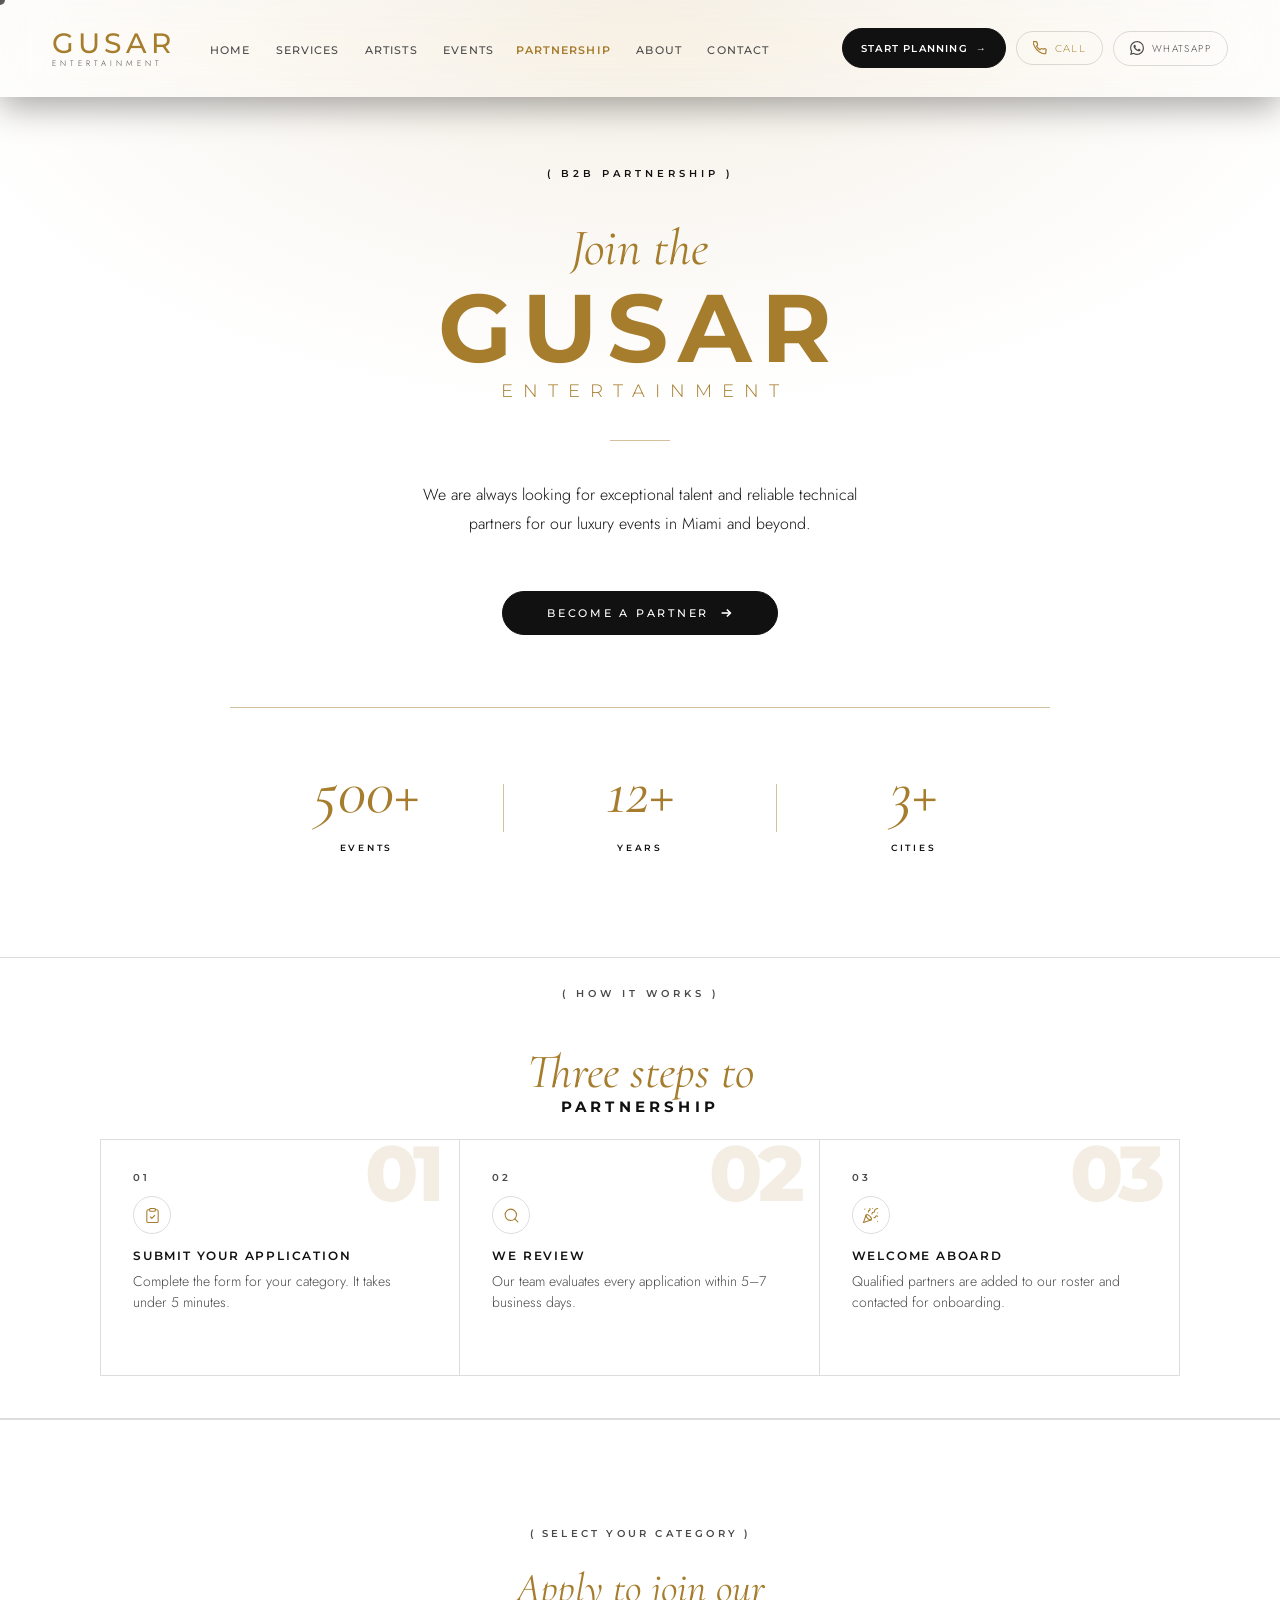
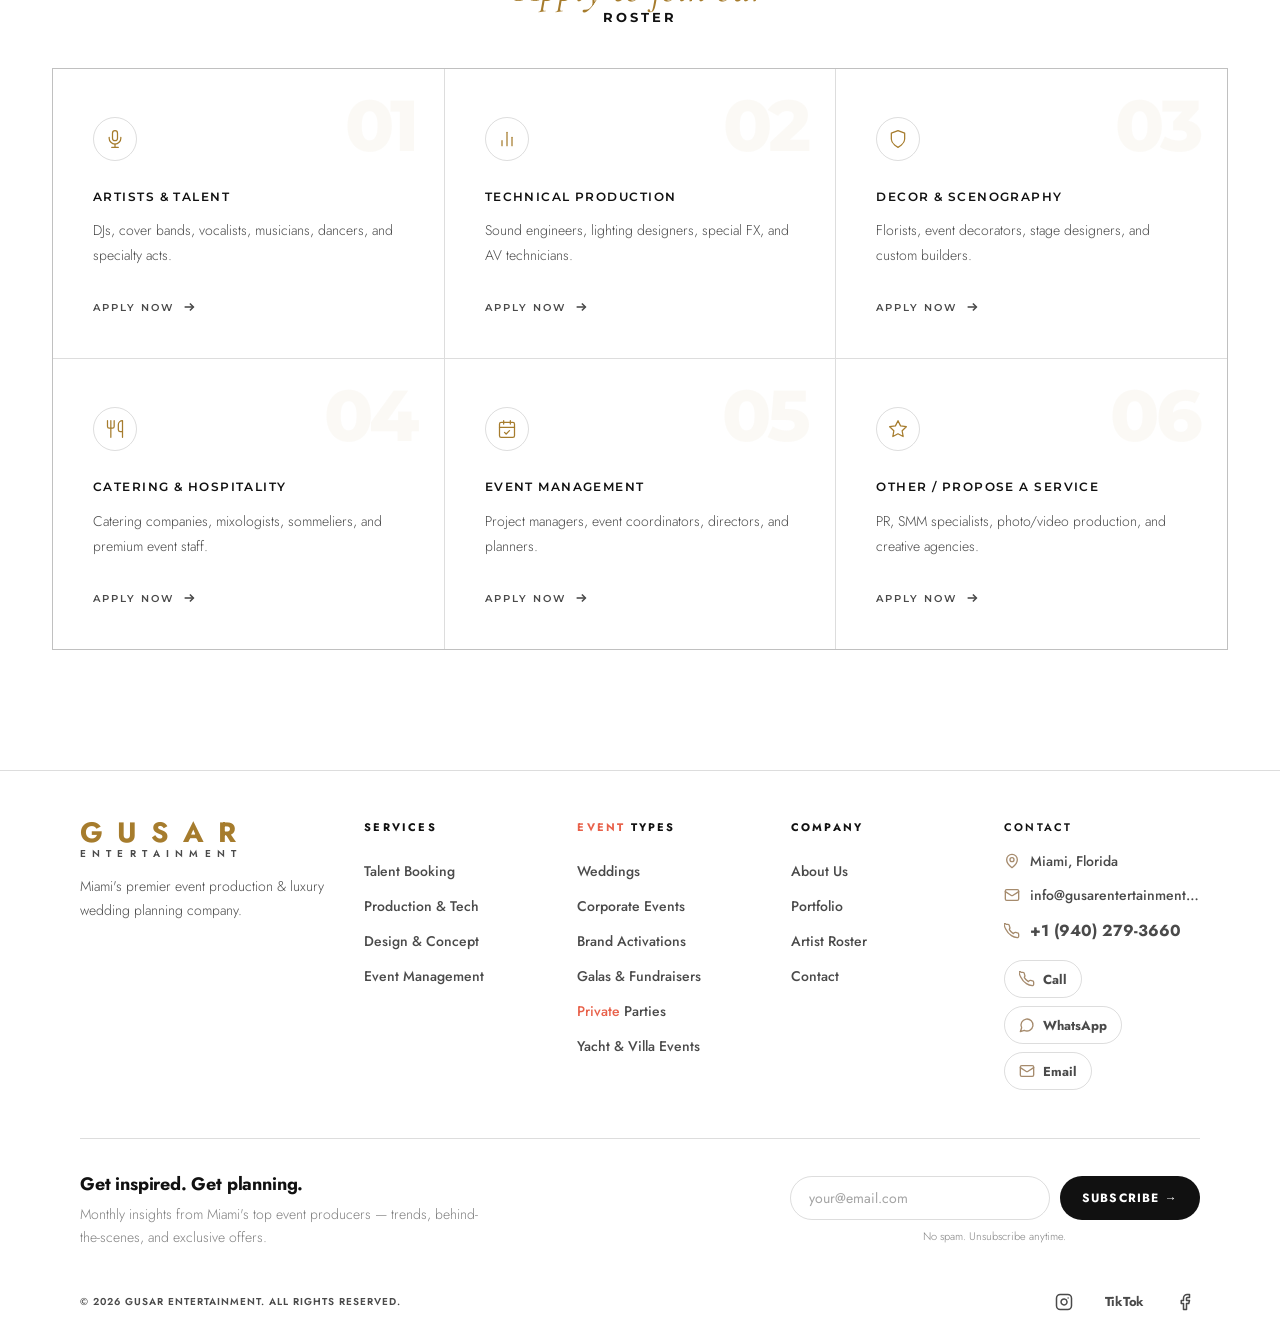
==== partnership.html @ 5da93780 "3" ====
<!DOCTYPE html>
<html lang="en">
<head>
  <meta charset="UTF-8">
  <meta name="viewport" content="width=device-width, initial-scale=1.0, minimum-scale=1.0, maximum-scale=1.0, user-scalable=no, viewport-fit=cover">
  <meta name="theme-color" content="transparent">
  <meta name="apple-mobile-web-app-capable" content="yes">
  <meta name="apple-mobile-web-app-status-bar-style" content="black-translucent">
  <meta name="color-scheme" content="light">
  <title>Partnership - GUSAR Entertainment</title>
  <link rel="preconnect" href="https://fonts.googleapis.com">
  <link rel="preconnect" href="https://fonts.gstatic.com" crossorigin>
  <link href="https://fonts.googleapis.com/css2?family=Cormorant+Garamond:ital,wght@0,400;0,500;1,400;1,500&family=Montserrat:wght@300;400;500;600;700&family=Jost:wght@300;400;500&display=swap" rel="stylesheet">
  <link rel="stylesheet" href="css/style.css?v=partnership-hiw-light">
  <style>
    /* ═══════════════════════════════════════════
       LUXURY LIGHT MINIMALISM — PARTNERSHIP
       ═══════════════════════════════════════════ */
    .partnership-page {
      --pp-bg:       #FFFFFF;
      --pp-bg2:      #FFFFFF;
      --pp-bg3:      #F8F6F1;
      --pp-bg4:      #FFFFFF;
      --pp-light-bg: #FFFFFF;
      --pp-light-card: #F8F6F1;
      --pp-light-text: #111111;
      --pp-light-muted: #4A4A4A;
      --pp-card-bg:  #FFFFFF;
      --pp-card-bg2: #F8F6F1;
      --pp-text:     #111111;
      --pp-text2:    #4A4A4A;
      --pp-accent:   #A67C2D;
      --pp-accent-l: #C29A4A;
      --pp-gold:     #A67C2D;
      --pp-border:   rgba(17, 17, 17, 0.14);
      --pp-border-h: rgba(166, 124, 45, 0.48);
      --pp-button-bg: #111111;
      --pp-button-text: #FFFFFF;
      --pp-ease:     cubic-bezier(0.4, 0, 0.2, 1);
      background: var(--pp-bg);
      color: var(--pp-text);
    }

    /* Base font */
    .partnership-page,
    .partnership-page * {
      font-family: 'Jost', 'Inter', sans-serif !important;
    }
    .partnership-page #cursor {
      background: var(--pp-button-bg) !important;
    }

    /* ── SCROLL ANIMATIONS ── */
    .fade-up {
      opacity: 0;
      transform: translateY(20px);
      transition: opacity 0.7s var(--pp-ease), transform 0.7s var(--pp-ease);
    }
    .fade-up.in { opacity: 1; transform: translateY(0); }
    .fade-up.d1 { transition-delay: 0.1s; }
    .fade-up.d2 { transition-delay: 0.2s; }
    .fade-up.d3 { transition-delay: 0.3s; }
    .fade-up.d4 { transition-delay: 0.4s; }

    /* ── NAV ── */
    .partnership-page nav,
    .partnership-page nav.scrolled,
    body.partnership-page.page-scrolled nav {
      background: rgba(255, 255, 255, 0.84) !important;
      backdrop-filter: blur(28px) saturate(145%) !important;
      -webkit-backdrop-filter: blur(28px) saturate(145%) !important;
      border-bottom: 1px solid rgba(17, 17, 17, 0.1) !important;
      box-shadow: 0 10px 34px rgba(17, 17, 17, 0.07) !important;
    }
    .partnership-page .nav-logo-top {
      color: var(--pp-accent) !important;
      font-family: 'Montserrat', sans-serif !important;
      letter-spacing: 0.15em !important;
    }
    .partnership-page .nav-logo-sub {
      color: var(--pp-text2) !important;
      letter-spacing: 0.58em !important;
      width: 100% !important;
      text-align: center !important;
    }
    .partnership-page .nav-links a {
      color: var(--pp-text2) !important;
      font-family: 'Montserrat', sans-serif !important;
      letter-spacing: 0.1em !important;
      font-weight: 500 !important;
      font-size: 11px !important;
    }
    .partnership-page .nav-links a:hover { color: var(--pp-accent) !important; }
    .partnership-page .nav-links a[href="partnership.html"] {
      color: var(--pp-accent) !important;
      font-weight: 600 !important;
    }
    .partnership-page .nav-call {
      color: var(--pp-accent) !important;
      border: 1px solid var(--pp-border) !important;
      border-radius: 30px !important;
      animation: none !important;
      background: transparent !important;
      font-family: 'Montserrat', sans-serif !important;
      font-size: 10px !important;
      letter-spacing: 0.12em !important;
    }
    .partnership-page .nav-call:hover {
      background: var(--pp-button-bg) !important;
      border-color: var(--pp-button-bg) !important;
      color: var(--pp-button-text) !important;
    }
    .partnership-page .nav-wa {
      color: var(--pp-text2) !important;
      border: 1px solid var(--pp-border) !important;
      border-radius: 30px !important;
      animation: none !important;
      background: transparent !important;
    }
    .partnership-page .nav-wa:hover {
      border-color: var(--pp-button-bg) !important;
      color: var(--pp-accent-l) !important;
    }
    .partnership-page .nav-burger span { background: var(--pp-text) !important; }

    @media (max-width: 900px) {
      .partnership-page nav,
      .partnership-page nav.scrolled,
      body.partnership-page.page-scrolled nav {
        padding: calc(env(safe-area-inset-top,0px) + 14px) 20px 14px !important;
        justify-content: space-between !important;
      }
      .partnership-page .nav-logo {
        position: static !important;
        transform: none !important;
        align-items: flex-start !important;
        margin-right: auto !important;
      }
      .partnership-page .nav-links-left,
      .partnership-page .nav-links-right { display: none !important; }
      .partnership-page .nav-right { display: flex !important; align-items: center !important; gap: 8px !important; margin-left: auto !important; }
      .partnership-page .nav-actions { display: flex !important; align-items: center !important; gap: 8px !important; }
      .partnership-page .nav-call,
      .partnership-page .nav-wa { min-height: 38px !important; padding: 0 11px !important; font-size: 8px !important; white-space: nowrap !important; }
      .partnership-page .nav-burger { display: flex !important; margin-left: 0 !important; }
    }
    @media (max-width: 430px) {
      .partnership-page nav,
      .partnership-page nav.scrolled,
      body.partnership-page.page-scrolled nav { padding: calc(env(safe-area-inset-top,0px) + 12px) 14px 12px !important; }
      .partnership-page .nav-logo-top { font-size: 22px !important; }
      .partnership-page .nav-logo-sub { font-size: 6px !important; letter-spacing: 1em !important; }
      .partnership-page .nav-call,
      .partnership-page .nav-wa { width: 38px !important; min-height: 38px !important; padding: 0 !important; font-size: 0 !important; justify-content: center !important; }
      .partnership-page .nav-burger { width: 38px !important; height: 38px !important; }
    }

    /* ════════════════════════
       HERO
       ════════════════════════ */
    .pp-hero {
      padding: 160px 52px 100px;
      text-align: center;
      background: var(--pp-bg);
      position: relative;
      overflow: hidden;
      min-height: 100svh;
      display: flex;
      align-items: center;
      justify-content: center;
    }
    .pp-hero::before {
      content: '';
      position: absolute;
      inset: 0;
      background: radial-gradient(ellipse 80% 60% at 50% 0%, rgba(166, 124, 45, 0.12) 0%, transparent 72%);
      pointer-events: none;
    }
    .pp-hero-inner { max-width: 820px; width: 100%; position: relative; }

    .pp-section-label {
      display: inline-block;
      font-family: 'Montserrat', sans-serif !important;
      font-size: 10px;
      font-weight: 600;
      letter-spacing: 0.4em;
      text-transform: uppercase;
      color: var(--pp-text2);
      margin-bottom: 40px;
    }

    .pp-hero h1 { margin: 0 0 36px; line-height: 1; }
    .pp-hero .pp-section-label { color: var(--pp-text); }
    .pp-hero-join {
      display: block;
      font-family: 'Cormorant Garamond', serif !important;
      font-size: clamp(28px, 4vw, 52px);
      font-weight: 400;
      font-style: italic;
      color: var(--pp-accent);
      line-height: 1.1;
      margin-bottom: 4px;
    }
    .pp-hero-name {
      display: block;
      font-family: 'Montserrat', sans-serif !important;
      font-size: clamp(44px, 8vw, 96px);
      font-weight: 700;
      letter-spacing: 0.1em;
      text-transform: uppercase;
      color: var(--pp-accent);
      line-height: 1;
      margin-bottom: 4px;
    }
    .pp-hero-network {
      display: block;
      font-family: 'Montserrat', sans-serif !important;
      font-size: clamp(14px, 2vw, 22px);
      font-weight: 300;
      letter-spacing: 0.4em;
      text-transform: uppercase;
      color: var(--pp-accent);
      line-height: 1;
    }
    .pp-hero-entertainment {
      display: block;
      font-family: 'Montserrat', sans-serif !important;
      font-size: clamp(12px, 1.55vw, 18px);
      font-weight: 300;
      letter-spacing: 0.56em;
      text-transform: uppercase;
      color: var(--pp-accent);
      line-height: 1;
      margin-top: 6px;
      padding-left: 0.56em;
    }

    .pp-divider-line {
      width: 60px;
      height: 1px;
      background: var(--pp-border-h);
      margin: 40px auto;
    }

    .pp-subtitle {
      font-size: 16px;
      font-weight: 300;
      color: var(--pp-text);
      line-height: 1.8;
      max-width: 480px;
      margin: 0 auto 52px;
    }

    .pp-btn {
      display: inline-flex;
      align-items: center;
      gap: 10px;
      background: var(--pp-button-bg);
      border: 1px solid var(--pp-button-bg);
      color: var(--pp-button-text);
      padding: 14px 44px;
      border-radius: 30px;
      font-family: 'Montserrat', sans-serif !important;
      font-weight: 500;
      font-size: 11px;
      letter-spacing: 0.25em;
      text-transform: uppercase;
      text-decoration: none;
      cursor: pointer;
      transition: all 0.4s var(--pp-ease);
      margin-bottom: 72px;
    }
    .pp-btn:hover {
      background: transparent;
      border-color: var(--pp-button-bg);
      color: var(--pp-text);
    }
    .pp-btn svg { width: 14px; height: 14px; flex-shrink: 0; transition: transform 0.3s; }
    .pp-btn:hover svg { transform: translateX(4px); }

    .pp-stats {
      display: flex;
      align-items: center;
      justify-content: center;
      border-top: 1px solid var(--pp-border-h);
      padding-top: 52px;
    }
    .pp-stat { flex: 1; text-align: center; padding: 0 32px; }
    .pp-stat strong {
      display: block;
      font-family: 'Cormorant Garamond', serif !important;
      font-size: clamp(38px, 5vw, 64px);
      font-weight: 400;
      font-style: italic;
      color: var(--pp-accent);
      line-height: 1;
      margin-bottom: 10px;
    }
    .pp-stat span {
      font-family: 'Montserrat', sans-serif !important;
      font-size: 9px;
      text-transform: uppercase;
      letter-spacing: 0.3em;
      color: var(--pp-text);
      font-weight: 600;
    }
    .pp-stat-sep { width: 1px; height: 48px; background: var(--pp-border-h); flex-shrink: 0; }

    /* ════════════════════════
       HOW IT WORKS
       ════════════════════════ */
    .hiw-section {
      padding: 22px 52px 42px;
      background: var(--pp-light-bg);
      border-top: 1px solid var(--pp-border);
      border-bottom: 1px solid var(--pp-border);
    }
    .hiw-inner { max-width: 1080px; margin: 0 auto; }
    .hiw-header { text-align: center; margin-bottom: 24px; }

    .hiw-heading {
      font-family: 'Cormorant Garamond', serif !important;
      font-size: clamp(30px, 3.8vw, 48px);
      font-weight: 400;
      font-style: italic;
      color: var(--pp-accent);
      line-height: 1.1;
      margin: 6px 0 2px;
    }
    .hiw-heading-caps {
      display: block;
      font-family: 'Montserrat', sans-serif !important;
      font-size: clamp(12px, 1.4vw, 15px);
      font-weight: 700;
      letter-spacing: 0.28em;
      text-transform: uppercase;
      color: var(--pp-light-text);
      font-style: normal;
    }

    .hiw-grid {
      display: grid;
      grid-template-columns: repeat(3, 1fr);
      border: 1px solid var(--pp-border);
    }
    @media (min-width: 901px) {
      .hiw-grid { min-height: 0; }
      .hiw-icon-wrap svg { width: 17px; height: 17px; }
    }
    .hiw-step {
      position: relative;
      padding: 24px 32px 26px;
      overflow: hidden;
      background: var(--pp-light-bg);
      transition: background 0.4s var(--pp-ease);
    }
    .hiw-step:hover { background: var(--pp-light-card); }
    .hiw-step-border { border-right: 1px solid var(--pp-border); }

    .hiw-bg-num {
      position: absolute;
      top: -6px;
      right: 18px;
      font-family: 'Montserrat', sans-serif !important;
      font-size: 78px;
      font-weight: 800;
      color: var(--pp-accent);
      opacity: 0.13;
      line-height: 1;
      user-select: none;
      pointer-events: none;
      letter-spacing: -0.05em;
      transition: opacity 0.4s;
    }
    .hiw-step:hover .hiw-bg-num { opacity: 0.18; }

    .hiw-num {
      display: inline-block;
      font-family: 'Montserrat', sans-serif !important;
      font-size: 10px;
      font-weight: 600;
      letter-spacing: 0.3em;
      color: var(--pp-light-muted);
      text-transform: uppercase;
      margin-bottom: 12px;
    }

    .hiw-icon-wrap {
      width: 38px;
      height: 38px;
      border: 1px solid var(--pp-border);
      border-radius: 50%;
      display: flex;
      align-items: center;
      justify-content: center;
      color: var(--pp-accent);
      margin-bottom: 14px;
      transition: border-color 0.4s, background 0.4s;
    }
    .hiw-step:hover .hiw-icon-wrap {
      border-color: var(--pp-accent);
      background: transparent;
    }

    .hiw-title {
      font-family: 'Montserrat', sans-serif !important;
      font-size: 12px;
      font-weight: 600;
      color: var(--pp-light-text);
      text-transform: uppercase;
      letter-spacing: 0.15em;
      margin: 0 0 8px;
      line-height: 1.25;
    }
    .hiw-desc {
      font-size: 14px;
      font-weight: 300;
      color: var(--pp-light-muted);
      line-height: 1.45;
      margin: 0;
    }
    .hiw-deco-line {
      margin-top: 36px;
      width: 0;
      height: 1px;
      background: var(--pp-accent);
      opacity: 0.35;
      transition: width 0.7s var(--pp-ease);
    }
    .hiw-step:hover .hiw-deco-line { width: 100%; }

    /* ════════════════════════
       CATEGORIES
       ════════════════════════ */
    .pp-cats {
      padding: 100px 52px 120px;
      background: var(--pp-bg2);
      border-top: 1px solid var(--pp-border);
    }
    .pp-cats-inner { max-width: 1200px; margin: 0 auto; }
    .pp-cats-header {
      width: min(100%, 360px);
      margin: 0 auto 42px;
      text-align: center;
    }

    .pp-cats-header .pp-section-label {
      margin-bottom: 28px;
      letter-spacing: 0.32em;
      white-space: nowrap;
    }

    .pp-cats-title-d {
      font-family: 'Cormorant Garamond', serif !important;
      font-size: clamp(30px, 3.2vw, 42px);
      font-weight: 400;
      font-style: italic;
      color: var(--pp-accent);
      line-height: 0.98;
      margin: 0;
    }
    .pp-cats-title-caps {
      display: block;
      font-family: 'Montserrat', sans-serif !important;
      font-size: clamp(11px, 1.1vw, 13px);
      font-weight: 700;
      letter-spacing: 0.24em;
      line-height: 1.2;
      margin-top: 2px;
      text-transform: uppercase;
      color: var(--pp-text);
      font-style: normal;
    }

    .pp-cards-grid {
      display: grid;
      grid-template-columns: repeat(3, 1fr);
      gap: 1px;
      background: var(--pp-border);
      border: 1px solid var(--pp-border);
    }
    .pp-card {
      background: var(--pp-card-bg);
      padding: 48px 40px 44px;
      position: relative;
      overflow: hidden;
      text-decoration: none;
      color: var(--pp-text);
      display: flex;
      flex-direction: column;
      cursor: pointer;
      transition: background 0.4s var(--pp-ease);
    }
    .pp-card:hover { background: var(--pp-card-bg2); }
    .pp-card-num {
      position: absolute;
      top: 20px;
      right: 28px;
      font-family: 'Montserrat', sans-serif !important;
      font-size: 72px;
      font-weight: 800;
      color: var(--pp-accent);
      opacity: 0.04;
      line-height: 1;
      user-select: none;
      pointer-events: none;
      letter-spacing: -0.05em;
      transition: opacity 0.4s;
    }
    .pp-card:hover .pp-card-num { opacity: 0.09; }
    .pp-card-icon {
      width: 44px;
      height: 44px;
      border: 1px solid var(--pp-border);
      border-radius: 50%;
      display: flex;
      align-items: center;
      justify-content: center;
      color: var(--pp-accent);
      margin-bottom: 28px;
      flex-shrink: 0;
      transition: border-color 0.4s, background 0.4s;
    }
    .pp-card:hover .pp-card-icon {
      border-color: var(--pp-accent);
      background: transparent;
    }
    .pp-card-title {
      font-family: 'Montserrat', sans-serif !important;
      font-size: 12px;
      font-weight: 600;
      color: var(--pp-text);
      text-transform: uppercase;
      letter-spacing: 0.12em;
      margin: 0 0 14px;
      line-height: 1.3;
    }
    .pp-card-desc {
      font-size: 14px;
      font-weight: 300;
      color: var(--pp-text2);
      line-height: 1.8;
      flex: 1;
      margin: 0 0 32px;
    }
    .pp-card-cta {
      display: inline-flex;
      align-items: center;
      gap: 8px;
      font-family: 'Montserrat', sans-serif !important;
      font-size: 10px;
      font-weight: 600;
      letter-spacing: 0.2em;
      text-transform: uppercase;
      color: var(--pp-text2);
      transition: gap 0.3s, color 0.3s;
    }
    .pp-card:hover .pp-card-cta { gap: 14px; color: var(--pp-accent); }
    .pp-card-cta svg { width: 14px; height: 14px; transition: transform 0.3s; }
    .pp-card:hover .pp-card-cta svg { transform: translateX(4px); }

    /* ════════════════════════
       FOOTER OVERRIDES
       ════════════════════════ */
    .partnership-page footer {
      background: var(--pp-bg4) !important;
      border-top: 1px solid var(--pp-border) !important;
    }
    .partnership-page footer .nf-logo-name { color: var(--pp-accent) !important; }
    .partnership-page footer .nf-logo-sub,
    .partnership-page footer .nf-brand-desc { color: var(--pp-text2) !important; }
    .partnership-page footer .nf-col-title { color: var(--pp-text) !important; }
    .partnership-page footer .nf-acc-btn { color: var(--pp-text) !important; background: transparent !important; border-color: transparent !important; }
    .partnership-page footer .nf-chevron { color: var(--pp-text2) !important; }
    .partnership-page footer .nf-list a,
    .partnership-page footer .nf-contact-item,
    .partnership-page footer .nf-action,
    .partnership-page footer .nf-wa,
    .partnership-page footer .nf-copy,
    .partnership-page footer .nf-social-link,
    .partnership-page footer .nf-tiktok { color: var(--pp-text2) !important; }
    .partnership-page footer .nf-action,
    .partnership-page footer .nf-wa {
      background: transparent !important;
      border-color: var(--pp-border) !important;
    }
    .partnership-page footer .nf-list a:hover,
    .partnership-page footer .nf-contact-item:hover,
    .partnership-page footer .nf-action:hover,
    .partnership-page footer .nf-wa:hover,
    .partnership-page footer .nf-social-link:hover { color: var(--pp-accent) !important; }
    .partnership-page footer .nf-action:hover,
    .partnership-page footer .nf-wa:hover { background: var(--pp-button-bg) !important; color: var(--pp-button-text) !important; }
    .partnership-page footer .nf-bottom {
      border-top: 0 !important;
      padding-top: 10px !important;
    }
    .partnership-page footer .nf-newsletter {
      border-top-color: var(--pp-border) !important;
      border-bottom: 0 !important;
      margin-bottom: 10px !important;
      padding-bottom: 18px !important;
    }
    .partnership-page footer .nf-newsletter-headline { color: var(--pp-text) !important; }
    .partnership-page footer .nf-newsletter-sub,
    .partnership-page footer .nf-newsletter-note { color: var(--pp-text2) !important; opacity: 0.7; }
    .partnership-page footer .nf-newsletter-input { border-color: var(--pp-border) !important; color: var(--pp-text) !important; }
    .partnership-page footer .nf-newsletter-input::placeholder { color: var(--pp-text2) !important; opacity: 0.5; }
    .partnership-page footer .nf-newsletter-btn { background: var(--pp-button-bg) !important; color: var(--pp-button-text) !important; }
    .partnership-page footer .nf-newsletter-btn:hover { background: var(--pp-accent-l) !important; }

    /* ════════════════════════
       MOBILE
       ════════════════════════ */
    @media (max-width: 900px) {
      .pp-hero { padding: 140px 28px 72px; min-height: auto; }
      .pp-stat { padding: 0 20px; }
      .pp-stat strong { font-size: 36px; }
      .hiw-section { padding: 20px 28px 34px; }
      .hiw-header { margin-bottom: 18px; }
      .hiw-heading { font-size: 31px; margin: 6px 0 2px; }
      .hiw-heading-caps { font-size: 11px; letter-spacing: 0.22em; }
      .hiw-grid { grid-template-columns: 1fr; }
      .hiw-step {
        display: grid;
        grid-template-columns: 34px 1fr;
        column-gap: 14px;
        align-items: start;
        padding: 14px 18px;
      }
      .hiw-step-border { border-right: none; border-bottom: 1px solid var(--pp-border); }
      .hiw-bg-num {
        top: 8px;
        right: 14px;
        font-size: 48px;
      }
      .hiw-num {
        grid-column: 1;
        grid-row: 1;
        margin: 2px 0 0;
        font-size: 8px;
        letter-spacing: 0.18em;
      }
      .hiw-icon-wrap {
        grid-column: 1;
        grid-row: 2 / span 2;
        width: 32px;
        height: 32px;
        margin: 14px 0 0;
      }
      .hiw-icon-wrap svg { width: 16px; height: 16px; }
      .hiw-text-wrap {
        grid-column: 2;
        grid-row: 1 / span 3;
      }
      .hiw-title {
        font-size: 10px;
        letter-spacing: 0.12em;
        margin: 0 0 6px;
      }
      .hiw-desc {
        font-size: 13px;
        line-height: 1.45;
      }
      .hiw-deco-line { display: none; }
      .pp-cats { padding: 72px 28px 88px; }
      .pp-cards-grid { grid-template-columns: repeat(2, 1fr); }
      .pp-card { padding: 36px 28px 32px; }
      .partnership-page footer { background: var(--pp-bg4) !important; }
    }
    @media (max-width: 560px) {
      .pp-hero { padding: 120px 20px 56px; }
      .pp-stats {
        flex-direction: row;
        gap: 0;
        padding-top: 40px;
      }
      .pp-stat {
        min-width: 0;
        padding: 0 8px;
      }
      .pp-stat strong { font-size: 32px; }
      .pp-stat span {
        font-size: 8px;
        letter-spacing: 0.22em;
      }
      .pp-stat-sep {
        width: 1px;
        height: 44px;
      }
      .hiw-section { padding: 18px 20px 30px; }
      .hiw-header { margin-bottom: 14px; }
      .hiw-heading { font-size: 28px; }
      .hiw-step { padding: 13px 14px; }
      .pp-cats { padding: 56px 20px 72px; }
      .pp-cats-header {
        width: min(100%, 300px);
        margin-bottom: 34px;
      }
      .pp-cats-header .pp-section-label {
        margin-bottom: 24px;
        letter-spacing: 0.24em;
        font-size: 9px;
      }
      .pp-cats-title-d {
        font-size: 32px;
      }
      .pp-cats-title-caps {
        font-size: 11px;
        letter-spacing: 0.2em;
      }
      .pp-cards-grid { grid-template-columns: 1fr; }
    }

    /* Match the shared home navigation treatment */
    .partnership-page nav,
    .partnership-page nav.scrolled,
    body.partnership-page.page-scrolled nav {
      background: rgba(255, 255, 255, 0.055) !important;
      backdrop-filter: blur(28px) saturate(145%) !important;
      -webkit-backdrop-filter: blur(28px) saturate(145%) !important;
      border-bottom: 1px solid rgba(255, 255, 255, 0.1) !important;
      box-shadow: 0 10px 34px rgba(0, 0, 0, 0.34) !important;
    }

    .partnership-page .nav-logo-sub {
      width: auto !important;
      letter-spacing: 0.5em !important;
      text-align: left !important;
    }

    .partnership-page .nav-cta {
      display: inline-flex !important;
      align-items: center !important;
      justify-content: center !important;
      min-height: 40px !important;
      padding: 0 18px !important;
      border-radius: 999px !important;
      background: var(--pp-button-bg) !important;
      border: 1px solid var(--pp-button-bg) !important;
      color: var(--pp-button-text) !important;
      font-family: "Montserrat", sans-serif !important;
      font-size: 10px !important;
      font-weight: 600 !important;
      letter-spacing: 0.12em !important;
      text-transform: uppercase !important;
      text-decoration: none !important;
      white-space: nowrap !important;
      gap: 8px !important;
    }

    .partnership-page .nav-cta:hover {
      transform: translateY(-1px) !important;
      background: var(--pp-accent) !important;
      border-color: var(--pp-accent) !important;
      color: #111111 !important;
    }

    .partnership-page .nav-arrow {
      display: inline-block !important;
      transition: transform 0.25s !important;
    }

    .partnership-page .nav-cta:hover .nav-arrow {
      transform: translateX(3px) !important;
    }

    .partnership-page footer .nf-logo-wrap {
      display: inline-block;
      width: 156px;
    }

    .partnership-page footer .nf-logo-name {
      display: flex;
      justify-content: space-between;
      width: 100%;
      letter-spacing: 0 !important;
      line-height: 1 !important;
      white-space: nowrap;
    }

    .partnership-page footer .nf-logo-sub {
      display: flex;
      justify-content: space-between;
      width: 100%;
      letter-spacing: 0 !important;
      line-height: 1 !important;
      white-space: nowrap;
    }

    @media (min-width: 901px) {
      .partnership-page nav,
      .partnership-page nav.scrolled,
      body.partnership-page.page-scrolled nav {
        justify-content: flex-start !important;
        gap: clamp(16px, 1.7vw, 28px) !important;
      }

      .partnership-page .nav-logo {
        position: static !important;
        order: 1 !important;
        flex: 0 0 auto !important;
        align-items: flex-start !important;
        margin: 0 clamp(8px, 1vw, 18px) 0 0 !important;
        transform: none !important;
      }

      .partnership-page .nav-links-left {
        order: 2 !important;
      }

      .partnership-page .nav-right {
        order: 3 !important;
        flex: 1 1 auto !important;
        min-width: 0 !important;
        justify-content: space-between !important;
        gap: clamp(16px, 1.5vw, 26px) !important;
      }

      .partnership-page .nav-links {
        gap: clamp(18px, 2vw, 34px) !important;
        flex: 0 1 auto !important;
      }

      .partnership-page .nav-links-right {
        margin-right: auto !important;
      }

      .partnership-page .nav-actions {
        flex: 0 0 auto !important;
        margin-left: auto !important;
      }
    }

    @media (min-width: 901px) and (max-width: 1240px) {
      .partnership-page nav,
      .partnership-page nav.scrolled,
      body.partnership-page.page-scrolled nav {
        padding-left: 28px !important;
        padding-right: 28px !important;
        gap: 14px !important;
      }

      .partnership-page .nav-links {
        gap: 16px !important;
      }

      .partnership-page .nav-links a {
        font-size: 10px !important;
        letter-spacing: 0.08em !important;
      }

      .partnership-page .nav-logo-top {
        font-size: 24px !important;
      }

      .partnership-page .nav-logo-sub {
        font-size: 6px !important;
        letter-spacing: 0.42em !important;
      }

      .partnership-page .nav-call,
      .partnership-page .nav-wa,
      .partnership-page .nav-cta {
        padding-left: 12px !important;
        padding-right: 12px !important;
        font-size: 9px !important;
        letter-spacing: 0.08em !important;
      }
    }

    @media (max-width: 900px) {
      .partnership-page .nav-cta {
        min-height: 38px !important;
        padding: 0 14px !important;
        font-size: 9px !important;
        letter-spacing: 0.1em !important;
      }
    }

    @media (max-width: 560px) {
      .partnership-page .nav-call,
      .partnership-page .nav-wa {
        display: none !important;
      }

      .partnership-page .nav-cta {
        min-height: 36px !important;
        padding: 0 12px !important;
        font-size: 8px !important;
        letter-spacing: 0.08em !important;
      }

      .partnership-page .nav-cta .nav-arrow {
        display: none !important;
      }
    }
  </style>
</head>
<body class="partnership-page has-bottom-nav" data-cc-id="cc-partnership">
  <div id="cursor"></div>
  <nav id="nav">
    <ul class="nav-links nav-links-left">
      <li><a href="index.html#hero">Home</a></li>
      <li><a href="index.html#services-editorial">Services</a></li>
      <li><a href="index.html#roster">Artists</a></li>
      <li><a href="index.html#portfolio">Events</a></li>
    </ul>
    <a href="index.html" class="nav-logo">
      <span class="nav-logo-top">GUSAR</span>
      <span class="nav-logo-sub">Entertainment</span>
    </a>
    <div class="nav-right">
      <ul class="nav-links nav-links-right">
        <li><a href="partnership.html">Partnership</a></li>
        <li><a href="index.html#about">About</a></li>
        <li><a href="#contacts">Contact</a></li>
      </ul>
      <div class="nav-actions">
        <a href="index.html#quiz-section" class="nav-cta">Start planning <span class="nav-arrow" aria-hidden="true">&rarr;</span></a>
        <a href="tel:+19402793660" class="nav-call" aria-label="Call GUSAR Entertainment">
          <svg viewBox="0 0 24 24" fill="none" stroke="currentColor" stroke-width="2" stroke-linecap="round" stroke-linejoin="round"><path d="M22 16.92v3a2 2 0 01-2.18 2 19.79 19.79 0 01-8.63-3.07A19.5 19.5 0 013.07 9.81a19.79 19.79 0 01-3.07-8.68A2 2 0 012 .99h3a2 2 0 012 1.72c.12.96.36 1.9.72 2.81a2 2 0 01-.45 2.11L6.09 8.91a16 16 0 006 6l1.27-1.27a2 2 0 012.11-.45c.91.36 1.85.6 2.81.72A2 2 0 0122 16.92z"/></svg>
          Call
        </a>
        <a href="https://wa.me/19402793660" class="nav-wa" target="_blank" rel="noopener" aria-label="Message GUSAR Entertainment on WhatsApp">
          <svg viewBox="0 0 24 24" fill="currentColor"><path d="M17.472 14.382c-.297-.149-1.758-.867-2.03-.967-.273-.099-.471-.148-.67.15-.197.297-.767.966-.94 1.164-.173.199-.347.223-.644.075-.297-.15-1.255-.463-2.39-1.475-.883-.788-1.48-1.761-1.653-2.059-.173-.297-.018-.458.13-.606.134-.133.298-.347.446-.52.149-.174.198-.298.298-.497.099-.198.05-.371-.025-.52-.075-.149-.669-1.612-.916-2.207-.242-.579-.487-.5-.669-.51-.173-.008-.371-.01-.57-.01-.198 0-.52.074-.792.372-.272.297-1.04 1.016-1.04 2.479 0 1.462 1.065 2.875 1.213 3.074.149.198 2.096 3.2 5.077 4.487.709.306 1.262.489 1.694.625.712.227 1.36.195 1.871.118.571-.085 1.758-.719 2.006-1.413.248-.694.248-1.289.173-1.413-.074-.124-.272-.198-.57-.347m-5.421 7.403h-.004a9.87 9.87 0 01-5.031-1.378l-.361-.214-3.741.982.998-3.648-.235-.374a9.86 9.86 0 01-1.51-5.26c.001-5.45 4.436-9.884 9.888-9.884 2.64 0 5.122 1.03 6.988 2.898a9.825 9.825 0 012.893 6.994c-.003 5.45-4.437 9.884-9.885 9.884m8.413-18.297A11.815 11.815 0 0012.05 0C5.495 0 .16 5.335.157 11.892c0 2.096.547 4.142 1.588 5.945L.057 24l6.305-1.654a11.882 11.882 0 005.683 1.448h.005c6.554 0 11.89-5.335 11.893-11.893a11.821 11.821 0 00-3.48-8.413z"/></svg>
          WhatsApp
        </a>
      </div>
    </div>
    <button class="nav-burger" aria-label="Open menu" aria-expanded="false">
      <span></span><span></span><span></span>
    </button>
  </nav>

  <!-- MOBILE MENU OVERLAY -->
  <div id="mobile-menu" aria-hidden="true">
    <button class="mobile-menu-close" aria-label="Close menu">
      <svg viewBox="0 0 24 24" fill="none" stroke="currentColor" stroke-width="1.5" stroke-linecap="round">
        <line x1="18" y1="6" x2="6" y2="18"/><line x1="6" y1="6" x2="18" y2="18"/>
      </svg>
    </button>
    <div class="mobile-menu-nav" role="navigation" aria-label="Mobile menu">
      <a href="index.html#hero" class="mobile-menu-link">Home</a>
      <a href="index.html#services-editorial" class="mobile-menu-link">Services</a>
      <a href="index.html#roster" class="mobile-menu-link">Artists</a>
      <a href="index.html#portfolio" class="mobile-menu-link">Events</a>
      <a href="partnership.html" class="mobile-menu-link">Partnership</a>
      <a href="index.html#about" class="mobile-menu-link">About</a>
      <a href="#contacts" class="mobile-menu-link">Contact</a>
    </div>
    <div class="mobile-menu-contacts">
      <a href="tel:+19402793660" class="mobile-menu-btn mobile-menu-call">
        <svg viewBox="0 0 24 24" fill="none" stroke="currentColor" stroke-width="1.8" stroke-linecap="round" stroke-linejoin="round"><path d="M22 16.92v3a2 2 0 01-2.18 2 19.79 19.79 0 01-8.63-3.07A19.5 19.5 0 013.07 9.81a19.79 19.79 0 01-3.07-8.68A2 2 0 012 .99h3a2 2 0 012 1.72c.12.96.36 1.9.72 2.81a2 2 0 01-.45 2.11L6.09 8.91a16 16 0 006 6l1.27-1.27a2 2 0 012.11-.45c.91.36 1.85.6 2.81.72A2 2 0 0122 16.92z"/></svg>
        Call
      </a>
      <a href="https://wa.me/19402793660" class="mobile-menu-btn mobile-menu-wa" target="_blank" rel="noopener">
        <svg viewBox="0 0 24 24" fill="currentColor"><path d="M17.472 14.382c-.297-.149-1.758-.867-2.03-.967-.273-.099-.471-.148-.67.15-.197.297-.767.966-.94 1.164-.173.199-.347.223-.644.075-.297-.15-1.255-.463-2.39-1.475-.883-.788-1.48-1.761-1.653-2.059-.173-.297-.018-.458.13-.606.134-.133.298-.347.446-.52.149-.174.198-.298.298-.497.099-.198.05-.371-.025-.52-.075-.149-.669-1.612-.916-2.207-.242-.579-.487-.5-.669-.51-.173-.008-.371-.01-.57-.01-.198 0-.52.074-.792.372-.272.297-1.04 1.016-1.04 2.479 0 1.462 1.065 2.875 1.213 3.074.149.198 2.096 3.2 5.077 4.487.709.306 1.262.489 1.694.625.712.227 1.36.195 1.871.118.571-.085 1.758-.719 2.006-1.413.248-.694.248-1.289.173-1.413-.074-.124-.272-.198-.57-.347m-5.421 7.403h-.004a9.87 9.87 0 01-5.031-1.378l-.361-.214-3.741.982.998-3.648-.235-.374a9.86 9.86 0 01-1.51-5.26c.001-5.45 4.436-9.884 9.888-9.884 2.64 0 5.122 1.03 6.988 2.898a9.825 9.825 0 012.893 6.994c-.003 5.45-4.437 9.884-9.885 9.884m8.413-18.297A11.815 11.815 0 0012.05 0C5.495 0 .16 5.335.157 11.892c0 2.096.547 4.142 1.588 5.945L.057 24l6.305-1.654a11.882 11.882 0 005.683 1.448h.005c6.554 0 11.89-5.335 11.893-11.893a11.821 11.821 0 00-3.48-8.413z"/></svg>
        WhatsApp
      </a>
      <a href="https://instagram.com/gusarentertainment" class="mobile-menu-btn mobile-menu-ig" target="_blank" rel="noopener">
        <svg viewBox="0 0 24 24" fill="none" stroke="currentColor" stroke-width="1.8" stroke-linecap="round" stroke-linejoin="round"><rect x="2" y="2" width="20" height="20" rx="5" ry="5"/><circle cx="12" cy="12" r="4"/><circle cx="17.5" cy="6.5" r="0.5" fill="currentColor"/></svg>
        Instagram
      </a>
    </div>
  </div>

  <main>

    <!-- ── HERO ── -->
    <section class="pp-hero">
      <div class="pp-hero-inner">
        <span class="pp-section-label fade-up">( B2B Partnership )</span>
        <h1 class="fade-up d1">
          <span class="pp-hero-join">Join the</span>
          <span class="pp-hero-name">GUSAR</span>
          <span class="pp-hero-entertainment">Entertainment</span>
        </h1>
        <div class="pp-divider-line fade-up d2"></div>
        <p class="pp-subtitle fade-up d2">We are always looking for exceptional talent and reliable technical partners for our luxury events in Miami and beyond.</p>
        <a href="#pp-categories" class="pp-btn fade-up d3" data-open-collab>
          Become a Partner
          <svg viewBox="0 0 16 16" fill="none" stroke="currentColor" stroke-width="1.8" aria-hidden="true"><path d="M3 8h10"/><path d="M9 4l4 4-4 4"/></svg>
        </a>
        <div class="pp-stats fade-up d4">
          <div class="pp-stat">
            <strong>500+</strong>
            <span>Events</span>
          </div>
          <div class="pp-stat-sep"></div>
          <div class="pp-stat">
            <strong>12+</strong>
            <span>Years</span>
          </div>
          <div class="pp-stat-sep"></div>
          <div class="pp-stat">
            <strong>3+</strong>
            <span>Cities</span>
          </div>
        </div>
      </div>
    </section>

    <!-- ── HOW IT WORKS ── -->
    <section class="hiw-section">
      <div class="hiw-inner">
        <div class="hiw-header fade-up">
          <span class="pp-section-label">( How It Works )</span>
          <p class="hiw-heading">Three steps to<span class="hiw-heading-caps">Partnership</span></p>
        </div>
        <div class="hiw-grid">

          <div class="hiw-step hiw-step-border fade-up d1">
            <div class="hiw-bg-num" aria-hidden="true">01</div>
            <span class="hiw-num">01</span>
            <div class="hiw-icon-wrap">
              <svg xmlns="http://www.w3.org/2000/svg" width="22" height="22" viewBox="0 0 24 24" fill="none" stroke="currentColor" stroke-width="1.5" stroke-linecap="round" stroke-linejoin="round"><rect width="8" height="4" x="8" y="2" rx="1" ry="1"/><path d="M16 4h2a2 2 0 0 1 2 2v14a2 2 0 0 1-2 2H6a2 2 0 0 1-2-2V6a2 2 0 0 1 2-2h2"/><path d="m9 14 2 2 4-4"/></svg>
            </div>
            <h3 class="hiw-title">Submit Your Application</h3>
            <p class="hiw-desc">Complete the form for your category. It takes under 5 minutes.</p>
            <div class="hiw-deco-line"></div>
          </div>

          <div class="hiw-step hiw-step-border fade-up d2">
            <div class="hiw-bg-num" aria-hidden="true">02</div>
            <span class="hiw-num">02</span>
            <div class="hiw-icon-wrap">
              <svg xmlns="http://www.w3.org/2000/svg" width="22" height="22" viewBox="0 0 24 24" fill="none" stroke="currentColor" stroke-width="1.5" stroke-linecap="round" stroke-linejoin="round"><circle cx="11" cy="11" r="8"/><path d="m21 21-4.3-4.3"/></svg>
            </div>
            <h3 class="hiw-title">We Review</h3>
            <p class="hiw-desc">Our team evaluates every application within 5–7 business days.</p>
            <div class="hiw-deco-line"></div>
          </div>

          <div class="hiw-step fade-up d3">
            <div class="hiw-bg-num" aria-hidden="true">03</div>
            <span class="hiw-num">03</span>
            <div class="hiw-icon-wrap">
              <svg xmlns="http://www.w3.org/2000/svg" width="22" height="22" viewBox="0 0 24 24" fill="none" stroke="currentColor" stroke-width="1.5" stroke-linecap="round" stroke-linejoin="round"><path d="M5.8 11.3 2 22l10.7-3.79"/><path d="M4 3h.01"/><path d="M22 8h.01"/><path d="M15 2h.01"/><path d="M22 20h.01"/><path d="m22 2-2.24.75a2.9 2.9 0 0 0-1.96 3.12v0c.1.86-.57 1.63-1.45 1.63h-.38c-.86 0-1.6.6-1.76 1.44L14 10"/><path d="m22 13-.82-.33c-.86-.34-1.82.2-1.98 1.11v0c-.11.7-.72 1.22-1.43 1.22H17"/><path d="m11 2 .33.82c.34.86-.2 1.82-1.11 1.98v0C9.52 4.9 9 5.52 9 6.23V7"/><path d="M11 13c1.93 1.93 2.83 4.17 2 5-.83.83-3.07-.07-5-2-1.93-1.93-2.83-4.17-2-5 .83-.83 3.07.07 5 2Z"/></svg>
            </div>
            <h3 class="hiw-title">Welcome Aboard</h3>
            <p class="hiw-desc">Qualified partners are added to our roster and contacted for onboarding.</p>
            <div class="hiw-deco-line"></div>
          </div>

        </div>
      </div>
    </section>

    <!-- ── CATEGORIES ── -->
    <section class="pp-cats" id="pp-categories">
      <div class="pp-cats-inner">
        <div class="pp-cats-header fade-up">
          <span class="pp-section-label">( Select Your Category )</span>
          <p class="pp-cats-title-d">Apply to join our<span class="pp-cats-title-caps">Roster</span></p>
        </div>
        <div class="pp-cards-grid">

          <a href="#collab-section" class="pp-card fade-up d1" data-open-collab aria-haspopup="dialog">
            <span class="pp-card-num" aria-hidden="true">01</span>
            <div class="pp-card-icon">
              <svg xmlns="http://www.w3.org/2000/svg" width="20" height="20" viewBox="0 0 24 24" fill="none" stroke="currentColor" stroke-width="1.5" stroke-linecap="round" stroke-linejoin="round"><path d="M12 2a3 3 0 0 1 3 3v6a3 3 0 0 1-6 0V5a3 3 0 0 1 3-3Z"/><path d="M19 10v1a7 7 0 0 1-14 0v-1"/><path d="M12 18v4"/><path d="M8 22h8"/></svg>
            </div>
            <h3 class="pp-card-title">Artists &amp; Talent</h3>
            <p class="pp-card-desc">DJs, cover bands, vocalists, musicians, dancers, and specialty acts.</p>
            <span class="pp-card-cta">Apply Now <svg viewBox="0 0 16 16" fill="none" stroke="currentColor" stroke-width="1.8" aria-hidden="true"><path d="M3 8h10"/><path d="M9 4l4 4-4 4"/></svg></span>
          </a>

          <a href="https://wa.me/19402793660" target="_blank" rel="noopener" class="pp-card fade-up d2">
            <span class="pp-card-num" aria-hidden="true">02</span>
            <div class="pp-card-icon">
              <svg xmlns="http://www.w3.org/2000/svg" width="20" height="20" viewBox="0 0 24 24" fill="none" stroke="currentColor" stroke-width="1.5" stroke-linecap="round" stroke-linejoin="round"><line x1="18" x2="18" y1="20" y2="10"/><line x1="12" x2="12" y1="20" y2="4"/><line x1="6" x2="6" y1="20" y2="14"/></svg>
            </div>
            <h3 class="pp-card-title">Technical Production</h3>
            <p class="pp-card-desc">Sound engineers, lighting designers, special FX, and AV technicians.</p>
            <span class="pp-card-cta">Apply Now <svg viewBox="0 0 16 16" fill="none" stroke="currentColor" stroke-width="1.8" aria-hidden="true"><path d="M3 8h10"/><path d="M9 4l4 4-4 4"/></svg></span>
          </a>

          <a href="https://wa.me/19402793660" target="_blank" rel="noopener" class="pp-card fade-up d3">
            <span class="pp-card-num" aria-hidden="true">03</span>
            <div class="pp-card-icon">
              <svg xmlns="http://www.w3.org/2000/svg" width="20" height="20" viewBox="0 0 24 24" fill="none" stroke="currentColor" stroke-width="1.5" stroke-linecap="round" stroke-linejoin="round"><path d="M12 22s8-4 8-10V5l-8-3-8 3v7c0 6 8 10 8 10"/></svg>
            </div>
            <h3 class="pp-card-title">Decor &amp; Scenography</h3>
            <p class="pp-card-desc">Florists, event decorators, stage designers, and custom builders.</p>
            <span class="pp-card-cta">Apply Now <svg viewBox="0 0 16 16" fill="none" stroke="currentColor" stroke-width="1.8" aria-hidden="true"><path d="M3 8h10"/><path d="M9 4l4 4-4 4"/></svg></span>
          </a>

          <a href="https://wa.me/19402793660" target="_blank" rel="noopener" class="pp-card fade-up d1">
            <span class="pp-card-num" aria-hidden="true">04</span>
            <div class="pp-card-icon">
              <svg xmlns="http://www.w3.org/2000/svg" width="20" height="20" viewBox="0 0 24 24" fill="none" stroke="currentColor" stroke-width="1.5" stroke-linecap="round" stroke-linejoin="round"><path d="M3 2v7c0 1.1.9 2 2 2h4a2 2 0 0 0 2-2V2"/><path d="M7 2v20"/><path d="M21 15V2a5 5 0 0 0-5 5v6c0 1.1.9 2 2 2h3Zm0 0v7"/></svg>
            </div>
            <h3 class="pp-card-title">Catering &amp; Hospitality</h3>
            <p class="pp-card-desc">Catering companies, mixologists, sommeliers, and premium event staff.</p>
            <span class="pp-card-cta">Apply Now <svg viewBox="0 0 16 16" fill="none" stroke="currentColor" stroke-width="1.8" aria-hidden="true"><path d="M3 8h10"/><path d="M9 4l4 4-4 4"/></svg></span>
          </a>

          <a href="https://wa.me/19402793660" target="_blank" rel="noopener" class="pp-card fade-up d2">
            <span class="pp-card-num" aria-hidden="true">05</span>
            <div class="pp-card-icon">
              <svg xmlns="http://www.w3.org/2000/svg" width="20" height="20" viewBox="0 0 24 24" fill="none" stroke="currentColor" stroke-width="1.5" stroke-linecap="round" stroke-linejoin="round"><rect width="18" height="18" x="3" y="4" rx="2" ry="2"/><line x1="16" x2="16" y1="2" y2="6"/><line x1="8" x2="8" y1="2" y2="6"/><line x1="3" x2="21" y1="10" y2="10"/><path d="m9 16 2 2 4-4"/></svg>
            </div>
            <h3 class="pp-card-title">Event Management</h3>
            <p class="pp-card-desc">Project managers, event coordinators, directors, and planners.</p>
            <span class="pp-card-cta">Apply Now <svg viewBox="0 0 16 16" fill="none" stroke="currentColor" stroke-width="1.8" aria-hidden="true"><path d="M3 8h10"/><path d="M9 4l4 4-4 4"/></svg></span>
          </a>

          <a href="https://wa.me/19402793660" target="_blank" rel="noopener" class="pp-card fade-up d3">
            <span class="pp-card-num" aria-hidden="true">06</span>
            <div class="pp-card-icon">
              <svg xmlns="http://www.w3.org/2000/svg" width="20" height="20" viewBox="0 0 24 24" fill="none" stroke="currentColor" stroke-width="1.5" stroke-linecap="round" stroke-linejoin="round"><polygon points="12 2 15.09 8.26 22 9.27 17 14.14 18.18 21.02 12 17.77 5.82 21.02 7 14.14 2 9.27 8.91 8.26 12 2"/></svg>
            </div>
            <h3 class="pp-card-title">Other / Propose a Service</h3>
            <p class="pp-card-desc">PR, SMM specialists, photo/video production, and creative agencies.</p>
            <span class="pp-card-cta">Apply Now <svg viewBox="0 0 16 16" fill="none" stroke="currentColor" stroke-width="1.8" aria-hidden="true"><path d="M3 8h10"/><path d="M9 4l4 4-4 4"/></svg></span>
          </a>

        </div>
      </div>
    </section>

    <!-- ── COLLABORATION QUIZ ── -->
    <section id="collab-section" class="collab-modal" role="dialog" aria-modal="true" aria-labelledby="collab-title" aria-hidden="true">
    <style>
      #collab-section {
        --gq-bg:          #FFFFFF;
        --gq-card:        #FFFFFF;
        --gq-input-bg:    #FFFFFF;
        --gq-border:      rgba(17, 17, 17, 0.16);
        --gq-border-hover: #A67C2D;
        --gq-gold:        #A67C2D;
        --gq-gold-hover:  #C29A4A;
        --gq-gold-mut:    transparent;
        --gq-text:        #111111;
        --gq-text-mut:    #4A4A4A;
        --gq-text-dim:    #777777;
        --gq-error:       #A67C2D;
        --ez: cubic-bezier(0.4, 0, 0.2, 1);

        background: radial-gradient(ellipse 70% 40% at 50% 0%, rgba(166, 124, 45, 0.1), transparent 60%), rgba(255, 255, 255, 0.98);
        color: var(--gq-text);
        font-family: 'Jost', 'Inter', sans-serif !important;
        padding: 48px 24px;
        box-sizing: border-box;
        width: 100%;
        min-height: 100dvh;
        position: fixed;
        inset: 0;
        z-index: 5000;
        overflow-y: auto;
        display: none;
        backdrop-filter: blur(18px);
        -webkit-backdrop-filter: blur(18px);
      }
      #collab-section.is-open { display: block; }
      body.collab-modal-open { overflow: hidden; }
      #collab-section *, #collab-section *::before, #collab-section *::after { box-sizing: border-box; }

      #collab-section .gq-inner { max-width: 820px; margin: 0 auto; width: 100%; position: relative; z-index: 1; }
      #collab-section .gq-modal-close {
        position: sticky;
        top: 0;
        z-index: 2;
        width: 46px;
        height: 46px;
        margin: 0 0 18px auto;
        display: flex;
        align-items: center;
        justify-content: center;
        background: rgba(255, 255, 255, 0.94);
        border: 1px solid var(--gq-border);
        border-radius: 50%;
        color: var(--gq-text);
        cursor: pointer;
        transition: border-color 0.3s var(--ez), color 0.3s var(--ez);
      }
      #collab-section .gq-modal-close:hover { color: var(--gq-gold); border-color: var(--gq-gold); }
      #collab-section .gq-modal-close svg { width: 20px; height: 20px; }

      #collab-section .gq-head { text-align: center; margin-bottom: 48px; }
      #collab-section .gq-label {
        font-family: 'Montserrat', sans-serif !important;
        font-size: 10px;
        font-weight: 600;
        letter-spacing: 0.38em;
        color: var(--gq-gold);
        text-transform: uppercase;
        margin-bottom: 16px;
        display: block;
      }
      #collab-section .gq-title {
        font-size: clamp(32px, 4vw, 48px);
        font-weight: 300;
        letter-spacing: -0.01em;
        line-height: 1.15;
        margin: 0 0 16px;
        color: var(--gq-text);
      }
      #collab-section .gq-title em {
        font-family: 'Cormorant Garamond', serif !important;
        font-style: italic;
        font-weight: 400;
        color: var(--gq-gold);
        font-size: 1.15em;
      }
      #collab-section .gq-subtitle { font-size: 15px; color: var(--gq-text-mut); line-height: 1.7; max-width: 500px; margin: 0 auto; font-weight: 300; }

      #collab-section .gq-prog { margin-bottom: 32px; }
      #collab-section .gq-prog-label {
        font-family: 'Montserrat', sans-serif !important;
        font-size: 10px;
        font-weight: 600;
        letter-spacing: 0.2em;
        text-transform: uppercase;
        color: var(--gq-text-mut);
        margin-bottom: 12px;
        text-align: left;
      }
      #collab-section .gq-track { height: 1px; background: var(--gq-border); }
      #collab-section .gq-fill { height: 100%; background: var(--gq-gold); transition: width 0.6s var(--ez); width: 20%; }

      #collab-section .gq-card { background: var(--gq-card); border: 1px solid var(--gq-border); padding: 56px 48px; }
      #collab-section .gq-step { display: none; }
      #collab-section .gq-step.active { display: block; animation: gqFadeIn 0.4s var(--ez); }
      @keyframes gqFadeIn { from { opacity: 0; transform: translateY(12px); } to { opacity: 1; transform: translateY(0); } }

      #collab-section .gq-num {
        font-family: 'Montserrat', sans-serif !important;
        font-size: 10px;
        letter-spacing: 0.28em;
        text-transform: uppercase;
        color: var(--gq-gold);
        font-weight: 600;
        display: block;
        margin-bottom: 16px;
      }
      #collab-section .gq-stitle { font-size: clamp(22px, 3vw, 30px); font-weight: 300; letter-spacing: -0.01em; line-height: 1.2; margin: 0 0 8px; color: var(--gq-text); }
      #collab-section .gq-sub { font-size: 14px; color: var(--gq-text-mut); margin: 0 0 32px; line-height: 1.6; font-weight: 300; }

      #collab-section .qz-grid { display: grid; grid-template-columns: repeat(3, 1fr); gap: 12px; margin-bottom: 32px; }
      #collab-section .quiz-card {
        background: var(--gq-input-bg);
        border: 1px solid var(--gq-border);
        padding: 20px;
        aspect-ratio: 1 / 1;
        display: flex;
        flex-direction: column;
        align-items: center;
        justify-content: center;
        gap: 12px;
        cursor: pointer;
        position: relative;
        transition: all 0.3s var(--ez);
        color: var(--gq-text);
        text-align: center;
        width: 100%;
        outline: none;
      }
      #collab-section .quiz-card:hover { border-color: var(--gq-border-hover); transform: translateY(-2px); }
      #collab-section .quiz-card.sel,
      #collab-section .quiz-card[aria-pressed="true"] { border-color: var(--gq-gold); background: transparent; }
      #collab-section .quiz-card:focus-visible { outline: 1px solid var(--gq-gold); outline-offset: 2px; }

      #collab-section .quiz-card__icon { color: var(--gq-gold); width: 40px; height: 40px; opacity: 0.7; transition: opacity 0.3s; flex-shrink: 0; }
      #collab-section .quiz-card.sel .quiz-card__icon { opacity: 1; }

      #collab-section .quiz-card__label { font-size: 13px; font-weight: 400; line-height: 1.3; display: -webkit-box; -webkit-line-clamp: 2; line-clamp: 2; -webkit-box-orient: vertical; overflow: hidden; margin: 0; color: var(--gq-text-mut); }
      #collab-section .quiz-card.sel .quiz-card__label { color: var(--gq-text); }

      #collab-section .quiz-card__check {
        position: absolute; top: 10px; right: 10px;
        width: 20px; height: 20px;
        background: var(--gq-gold);
        border-radius: 50%;
        color: #111111;
        display: flex; align-items: center; justify-content: center;
        opacity: 0; transform: scale(0.5);
        transition: all 0.3s var(--ez);
      }
      #collab-section .quiz-card__check svg { width: 12px; height: 12px; stroke-width: 3px; }
      #collab-section .quiz-card.sel .quiz-card__check { opacity: 1; transform: scale(1); }

      #collab-section .qz-grid-sm { grid-template-columns: repeat(3, 1fr); gap: 10px; margin-bottom: 24px; display: grid; }
      #collab-section .qz-grid-sm .quiz-card { aspect-ratio: auto; padding: 14px 10px; min-height: 80px; }
      #collab-section .qz-grid-sm .quiz-card__icon { width: 26px; height: 26px; }
      #collab-section .qz-grid-sm .quiz-card__label { font-size: 12px; }

      #collab-section .gq-field { margin-bottom: 24px; width: 100%; }
      #collab-section .gq-flabel {
        font-family: 'Montserrat', sans-serif !important;
        display: block;
        font-size: 10px;
        letter-spacing: 0.18em;
        text-transform: uppercase;
        color: var(--gq-text-mut);
        font-weight: 600;
        margin-bottom: 10px;
      }
      #collab-section .gq-input {
        width: 100%;
        background: var(--gq-input-bg) !important;
        border: 1px solid var(--gq-border) !important;
        color: var(--gq-text) !important;
        -webkit-text-fill-color: var(--gq-text) !important;
        padding: 16px 20px;
        font-size: 15px !important;
        outline: none;
        transition: border-color 0.3s;
        opacity: 1 !important;
        visibility: visible !important;
        font-family: 'Jost', sans-serif !important;
        font-weight: 300 !important;
      }
      #collab-section .gq-input:focus { border-color: var(--gq-gold) !important; }
      #collab-section .gq-input::placeholder { color: var(--gq-text-dim) !important; -webkit-text-fill-color: var(--gq-text-dim) !important; }
      #collab-section .gq-ta { min-height: 100px; resize: vertical; line-height: 1.6; }
      #collab-section .gq-col2 { display: grid; grid-template-columns: 1fr 1fr; gap: 16px; margin-bottom: 24px; }

      #collab-section .gq-fcheck { display: flex; align-items: center; gap: 8px; margin-top: 10px; font-size: 13px; color: var(--gq-text-mut); cursor: pointer; user-select: none; font-weight: 300; }
      #collab-section .gq-fcheck input { accent-color: var(--gq-gold); cursor: pointer; width: 16px; height: 16px; }

      #collab-section .gq-chips { display: flex; flex-wrap: wrap; gap: 8px; margin-bottom: 16px; }
      #collab-section .gq-chip {
        background: var(--gq-input-bg);
        border: 1px solid var(--gq-border);
        padding: 9px 18px;
        cursor: pointer;
        font-size: 13px;
        color: var(--gq-text-mut);
        transition: all 0.3s var(--ez);
        user-select: none;
        font-weight: 400;
      }
      #collab-section .gq-chip:hover { border-color: var(--gq-border-hover); color: var(--gq-text); }
      #collab-section .gq-chip.sel { border-color: var(--gq-gold); background: transparent; color: var(--gq-gold); }

      #collab-section .gq-cons { margin: 24px 0; }
      #collab-section .gq-cons-lbl { display: flex; align-items: flex-start; gap: 12px; cursor: pointer; user-select: none; }
      #collab-section .gq-cons-box { width: 18px; height: 18px; border: 1px solid var(--gq-border); background: var(--gq-input-bg); flex-shrink: 0; position: relative; transition: all 0.2s; }
      #collab-section .gq-cons-chk { display: none; }
      #collab-section .gq-cons-chk:checked + .gq-cons-box { background: var(--gq-gold); border-color: var(--gq-gold); }
      #collab-section .gq-cons-chk:checked + .gq-cons-box::after { content: ''; position: absolute; left: 5px; top: 1px; width: 5px; height: 10px; border: solid #111111; border-width: 0 2px 2px 0; transform: rotate(45deg); }
      #collab-section .gq-cons-txt { font-size: 13px; color: var(--gq-text-mut); line-height: 1.5; font-weight: 300; }

      #collab-section .gq-err { font-size: 12px; font-weight: 500; color: var(--gq-error); margin: 0 0 16px; display: none; font-family: 'Montserrat', sans-serif !important; letter-spacing: 0.05em; }
      #collab-section .gq-err.show { display: block; animation: gqFadeIn 0.3s ease; }

      #collab-section .gq-row { display: flex; gap: 12px; justify-content: space-between; margin-top: 32px; flex-wrap: wrap; }
      #collab-section .gq-btn {
        font-family: 'Montserrat', sans-serif !important;
        display: inline-flex;
        align-items: center;
        justify-content: center;
        padding: 14px 32px;
        font-size: 10px;
        font-weight: 600;
        letter-spacing: 0.22em;
        text-transform: uppercase;
        text-decoration: none;
        border-radius: 30px;
        border: 1px solid transparent;
        cursor: pointer;
        transition: all 0.3s var(--ez);
      }
      #collab-section .gq-btn-primary { background: #111111; color: #FFFFFF; border-color: #111111; margin-left: auto; }
      #collab-section .gq-btn-primary:hover { background: var(--gq-gold-hover); border-color: var(--gq-gold-hover); }
      #collab-section .gq-btn-secondary { background: transparent; color: var(--gq-text-mut); border-color: var(--gq-border); }
      #collab-section .gq-btn-secondary:hover { color: var(--gq-text); border-color: var(--gq-border-hover); }

      #collab-section .gq-succ { display: none; text-align: center; padding: 24px 0; }
      #collab-section .gq-succ.show { display: block; animation: gqFadeIn 0.5s var(--ez); }
      #collab-section .gq-succ-ic {
        width: 64px; height: 64px;
        border-radius: 50%;
        border: 1px solid var(--gq-gold);
        color: var(--gq-gold);
        display: flex; align-items: center; justify-content: center;
        margin: 0 auto 24px;
        background: var(--gq-gold-mut);
      }
      #collab-section .gq-succ-ic svg { width: 28px; height: 28px; }
      #collab-section .gq-succ-t {
        font-family: 'Cormorant Garamond', serif !important;
        font-size: clamp(28px, 4vw, 42px);
        font-weight: 400;
        font-style: italic;
        letter-spacing: -0.01em;
        margin: 0 0 16px;
        color: var(--gq-gold);
      }
      #collab-section .gq-succ-s { color: var(--gq-text-mut); font-size: 15px; line-height: 1.7; max-width: 480px; margin: 0 auto 32px; font-weight: 300; }
      #collab-section .gq-close { background: none; border: none; color: var(--gq-text-mut); font-size: 11px; font-weight: 600; cursor: pointer; padding: 8px 16px; letter-spacing: 0.15em; text-transform: uppercase; text-decoration: underline; text-underline-offset: 4px; transition: color 0.3s; font-family: 'Montserrat', sans-serif !important; }
      #collab-section .gq-close:hover { color: var(--gq-gold); }

      #collab-section .gq-trust {
        display: flex; justify-content: center; align-items: center;
        gap: 20px; margin-top: 40px; flex-wrap: wrap;
        font-family: 'Montserrat', sans-serif !important;
        font-size: 10px; font-weight: 600; color: var(--gq-text-dim);
        letter-spacing: 0.15em; text-transform: uppercase;
      }
      #collab-section .gq-trust-i { display: inline-flex; align-items: center; gap: 8px; }
      #collab-section .gq-trust-i svg { width: 14px; height: 14px; color: var(--gq-gold); opacity: 0.7; }

      @media (max-width: 768px) {
        #collab-section { padding: 28px 16px; }
        #collab-section .gq-card { padding: 36px 24px; }
        #collab-section .qz-grid, #collab-section .qz-grid-sm { grid-template-columns: repeat(3, 1fr); gap: 10px; }
        #collab-section .gq-col2 { grid-template-columns: 1fr; gap: 0; }
      }
      @media (max-width: 480px) {
        #collab-section { padding: 18px 12px; }
        #collab-section .gq-card { padding: 28px 16px; }
        #collab-section .gq-title { font-size: 26px; }
        #collab-section .qz-grid, #collab-section .qz-grid-sm { grid-template-columns: repeat(2, 1fr); }
        #collab-section .quiz-card { padding: 12px; gap: 8px; }
        #collab-section .quiz-card__icon { width: 32px; height: 32px; }
        #collab-section .gq-btn { width: 100%; justify-content: center; }
        #collab-section .gq-btn-primary { margin-left: 0; margin-bottom: 12px; }
        #collab-section .gq-row { flex-direction: column-reverse; gap: 0; }
      }
    </style>

    <div class="gq-inner">
      <button type="button" class="gq-modal-close" data-close-collab aria-label="Close application form">
        <svg viewBox="0 0 24 24" fill="none" stroke="currentColor" stroke-width="1.5" stroke-linecap="round">
          <line x1="18" y1="6" x2="6" y2="18"></line>
          <line x1="6" y1="6" x2="18" y2="18"></line>
        </svg>
      </button>

      <div class="gq-head">
        <span class="gq-label">( Join Our Network )</span>
        <h2 class="gq-title" id="collab-title">Collaborate With <em>Gusar Entertainment</em></h2>
        <p class="gq-subtitle">Tell us about yourself in 5 quick steps. Our partnership team reviews every application personally.</p>
      </div>

      <div class="gq-prog">
        <div class="gq-prog-label" id="cProgLabel">Step 1 of 5 · Category</div>
        <div class="gq-track"><div class="gq-fill" id="cProgFill"></div></div>
      </div>

      <div class="gq-card">

        <!-- STEP 1 -->
        <div class="gq-step active" data-step="1">
          <span class="gq-num">01 · Artist Type</span>
          <h3 class="gq-stitle">What kind of artist are you?</h3>
          <p class="gq-sub">Select the role that best describes your act.</p>
          <div class="qz-grid" data-name="collabCategory" data-multi="false">
            <button type="button" class="quiz-card" aria-pressed="false" data-val="DJ">
              <svg class="quiz-card__icon" viewBox="0 0 24 24" fill="none" stroke="currentColor" stroke-width="1.5" stroke-linecap="round" stroke-linejoin="round"><path d="M9 18V5l12-2v13"/><circle cx="6" cy="18" r="3"/><circle cx="18" cy="16" r="3"/></svg>
              <span class="quiz-card__label">DJ</span>
              <span class="quiz-card__check"><svg viewBox="0 0 24 24" fill="none" stroke="currentColor" stroke-linecap="round" stroke-linejoin="round"><polyline points="20 6 9 17 4 12"/></svg></span>
            </button>
            <button type="button" class="quiz-card" aria-pressed="false" data-val="Singer / Vocalist">
              <svg class="quiz-card__icon" viewBox="0 0 24 24" fill="none" stroke="currentColor" stroke-width="1.5" stroke-linecap="round" stroke-linejoin="round"><path d="M12 2a3 3 0 0 1 3 3v6a3 3 0 0 1-6 0V5a3 3 0 0 1 3-3Z"/><path d="M19 10v1a7 7 0 0 1-14 0v-1"/><path d="M12 18v4"/><path d="M8 22h8"/></svg>
              <span class="quiz-card__label">Singer /<br>Vocalist</span>
              <span class="quiz-card__check"><svg viewBox="0 0 24 24" fill="none" stroke="currentColor" stroke-linecap="round" stroke-linejoin="round"><polyline points="20 6 9 17 4 12"/></svg></span>
            </button>
            <button type="button" class="quiz-card" aria-pressed="false" data-val="Live Band">
              <svg class="quiz-card__icon" viewBox="0 0 24 24" fill="none" stroke="currentColor" stroke-width="1.5" stroke-linecap="round" stroke-linejoin="round"><path d="M9 18V5l12-2v13"/><circle cx="6" cy="18" r="3"/><circle cx="18" cy="16" r="3"/></svg>
              <span class="quiz-card__label">Live<br>Band</span>
              <span class="quiz-card__check"><svg viewBox="0 0 24 24" fill="none" stroke="currentColor" stroke-linecap="round" stroke-linejoin="round"><polyline points="20 6 9 17 4 12"/></svg></span>
            </button>
            <button type="button" class="quiz-card" aria-pressed="false" data-val="Dancer">
              <svg class="quiz-card__icon" viewBox="0 0 24 24" fill="none" stroke="currentColor" stroke-width="1.5" stroke-linecap="round" stroke-linejoin="round"><circle cx="12" cy="4" r="2"/><path d="M15 22v-7l-2-2V9l3-3 2 4 3 1"/><path d="M9 22v-6l-3-2 1-5 3-3"/></svg>
              <span class="quiz-card__label">Dancer</span>
              <span class="quiz-card__check"><svg viewBox="0 0 24 24" fill="none" stroke="currentColor" stroke-linecap="round" stroke-linejoin="round"><polyline points="20 6 9 17 4 12"/></svg></span>
            </button>
            <button type="button" class="quiz-card" aria-pressed="false" data-val="Acrobat / Aerialist">
              <svg class="quiz-card__icon" viewBox="0 0 24 24" fill="none" stroke="currentColor" stroke-width="1.5" stroke-linecap="round" stroke-linejoin="round"><path d="M12 2v4M12 6c3 0 5 2 5 5"/><path d="M7 11c0-3 2-5 5-5"/><circle cx="12" cy="11" r="2"/><path d="M12 13l-4 7"/><path d="M12 13l4 7"/><path d="M8 20h8"/></svg>
              <span class="quiz-card__label">Acrobat /<br>Aerialist</span>
              <span class="quiz-card__check"><svg viewBox="0 0 24 24" fill="none" stroke="currentColor" stroke-linecap="round" stroke-linejoin="round"><polyline points="20 6 9 17 4 12"/></svg></span>
            </button>
            <button type="button" class="quiz-card" aria-pressed="false" data-val="Other">
              <svg class="quiz-card__icon" viewBox="0 0 24 24" fill="none" stroke="currentColor" stroke-width="1.5" stroke-linecap="round" stroke-linejoin="round"><line x1="12" y1="5" x2="12" y2="19"/><line x1="5" y1="12" x2="19" y2="12"/></svg>
              <span class="quiz-card__label">Other</span>
              <span class="quiz-card__check"><svg viewBox="0 0 24 24" fill="none" stroke="currentColor" stroke-linecap="round" stroke-linejoin="round"><polyline points="20 6 9 17 4 12"/></svg></span>
            </button>
          </div>
          <div class="gq-field">
            <label class="gq-flabel" for="cOtherArtistType">Other artist type</label>
            <input type="text" class="gq-input" id="cOtherArtistType" placeholder="Describe your act">
          </div>
          <p class="gq-err" id="cerr-1">Please select or type your artist type</p>
          <div class="gq-row">
            <button type="button" class="gq-btn gq-btn-primary gq-next" data-next="1">Continue &rarr;</button>
          </div>
        </div>

        <!-- STEP 2 -->
        <div class="gq-step" data-step="2">
          <span class="gq-num">02 · Specialization</span>
          <h3 class="gq-stitle">What exactly do you do?</h3>
          <p class="gq-sub">Select your main roles (you can pick multiple)</p>
          <div class="qz-grid-sm" data-name="specialization" data-multi="true">
            <button type="button" class="quiz-card" aria-pressed="false" data-val="DJ"><span class="quiz-card__label">DJ</span><span class="quiz-card__check"><svg viewBox="0 0 24 24" fill="none" stroke="currentColor" stroke-linecap="round" stroke-linejoin="round"><polyline points="20 6 9 17 4 12"/></svg></span></button>
            <button type="button" class="quiz-card" aria-pressed="false" data-val="Singer / Vocalist"><span class="quiz-card__label">Singer</span><span class="quiz-card__check"><svg viewBox="0 0 24 24" fill="none" stroke="currentColor" stroke-linecap="round" stroke-linejoin="round"><polyline points="20 6 9 17 4 12"/></svg></span></button>
            <button type="button" class="quiz-card" aria-pressed="false" data-val="Live Band"><span class="quiz-card__label">Live Band</span><span class="quiz-card__check"><svg viewBox="0 0 24 24" fill="none" stroke="currentColor" stroke-linecap="round" stroke-linejoin="round"><polyline points="20 6 9 17 4 12"/></svg></span></button>
            <button type="button" class="quiz-card" aria-pressed="false" data-val="Dancer"><span class="quiz-card__label">Dancer</span><span class="quiz-card__check"><svg viewBox="0 0 24 24" fill="none" stroke="currentColor" stroke-linecap="round" stroke-linejoin="round"><polyline points="20 6 9 17 4 12"/></svg></span></button>
            <button type="button" class="quiz-card" aria-pressed="false" data-val="Acrobat / Aerialist"><span class="quiz-card__label">Acrobat</span><span class="quiz-card__check"><svg viewBox="0 0 24 24" fill="none" stroke="currentColor" stroke-linecap="round" stroke-linejoin="round"><polyline points="20 6 9 17 4 12"/></svg></span></button>
            <button type="button" class="quiz-card" aria-pressed="false" data-val="Specialty Act"><span class="quiz-card__label">Specialty Act</span><span class="quiz-card__check"><svg viewBox="0 0 24 24" fill="none" stroke="currentColor" stroke-linecap="round" stroke-linejoin="round"><polyline points="20 6 9 17 4 12"/></svg></span></button>
          </div>
          <div class="gq-field">
            <label class="gq-flabel" for="cCustomSpec">Other specialization</label>
            <input type="text" class="gq-input" id="cCustomSpec" placeholder="e.g. Magician, saxophonist, violinist...">
          </div>
          <p class="gq-err" id="cerr-2">Please select or type a specialization</p>
          <div class="gq-row">
            <button type="button" class="gq-btn gq-btn-secondary gq-back" data-back="2">&larr; Back</button>
            <button type="button" class="gq-btn gq-btn-primary gq-next" data-next="2">Continue &rarr;</button>
          </div>
        </div>

        <!-- STEP 3 -->
        <div class="gq-step" data-step="3">
          <span class="gq-num">03 · Portfolio</span>
          <h3 class="gq-stitle">Show us your work</h3>
          <p class="gq-sub">The best way to impress us is to show us what you can do.</p>
          <div class="gq-field">
            <label class="gq-flabel" for="cInsta">Instagram Handle</label>
            <input type="text" class="gq-input" id="cInsta" placeholder="@yourprofile">
          </div>
          <div class="gq-field">
            <label class="gq-flabel" for="cVideo">Promo Video / Reel URL (Important)</label>
            <input type="url" class="gq-input" id="cVideo" placeholder="YouTube, Vimeo, or Drive link">
          </div>
          <div class="gq-field">
            <label class="gq-flabel" for="cWeb">Website / Press Kit (Optional)</label>
            <input type="url" class="gq-input" id="cWeb" placeholder="https://yourwebsite.com">
          </div>
          <p class="gq-err" id="cerr-3">Please provide at least your Instagram or a Video link</p>
          <div class="gq-row">
            <button type="button" class="gq-btn gq-btn-secondary gq-back" data-back="3">&larr; Back</button>
            <button type="button" class="gq-btn gq-btn-primary gq-next" data-next="3">Continue &rarr;</button>
          </div>
        </div>

        <!-- STEP 4 -->
        <div class="gq-step" data-step="4">
          <span class="gq-num">04 · Details</span>
          <h3 class="gq-stitle">Location &amp; Languages</h3>
          <p class="gq-sub">Help us match you with the right events.</p>
          <div class="gq-field">
            <label class="gq-flabel" for="cCity">Where are you currently based?</label>
            <input type="text" class="gq-input" id="cCity" placeholder="e.g. Miami, FL">
            <label class="gq-fcheck"><input type="checkbox" id="cTravel"> <span>I am willing to travel for events</span></label>
          </div>
          <div class="gq-field" style="margin-top: 32px;">
            <label class="gq-flabel">Spoken Languages</label>
            <div class="gq-chips" data-name="collabLangs">
              <button type="button" class="gq-chip" data-val="English">English</button>
              <button type="button" class="gq-chip" data-val="Spanish">Spanish</button>
              <button type="button" class="gq-chip" data-val="Russian">Russian</button>
              <button type="button" class="gq-chip" data-val="Portuguese">Portuguese</button>
              <button type="button" class="gq-chip" data-val="French">French</button>
            </div>
          </div>
          <p class="gq-err" id="cerr-4">Please tell us where you are based</p>
          <div class="gq-row">
            <button type="button" class="gq-btn gq-btn-secondary gq-back" data-back="4">&larr; Back</button>
            <button type="button" class="gq-btn gq-btn-primary gq-next" data-next="4">Continue &rarr;</button>
          </div>
        </div>

        <!-- STEP 5 -->
        <div class="gq-step" data-step="5">
          <span class="gq-num">05 · Contact</span>
          <h3 class="gq-stitle">How can we reach you?</h3>
          <p class="gq-sub">Final step! Leave your details so our booking team can contact you.</p>
          <div class="gq-col2">
            <div class="gq-field">
              <label class="gq-flabel" for="cName">Full Name / Stage Name</label>
              <input type="text" class="gq-input" id="cName" placeholder="Your name">
            </div>
            <div class="gq-field">
              <label class="gq-flabel" for="cPhone">Phone / WhatsApp</label>
              <input type="tel" class="gq-input" id="cPhone" placeholder="+1 (305) 555-0000">
            </div>
          </div>
          <div class="gq-field">
            <label class="gq-flabel" for="cEmail">Email</label>
            <input type="email" class="gq-input" id="cEmail" placeholder="you@example.com">
          </div>
          <div class="gq-field">
            <label class="gq-flabel" for="cBio">Short Bio / Rates (Optional)</label>
            <textarea class="gq-input gq-ta" id="cBio" placeholder="Tell us a bit about your experience or standard rates..."></textarea>
          </div>
          <p class="gq-err" id="cerr-5">Please complete name, phone, and email</p>
          <div class="gq-row">
            <button type="button" class="gq-btn gq-btn-secondary gq-back" data-back="5">&larr; Back</button>
            <button type="button" class="gq-btn gq-btn-primary" id="cSubmit">Submit Application &rarr;</button>
          </div>
        </div>

        <!-- SUCCESS -->
        <div class="gq-succ" id="cSucc">
          <div class="gq-succ-ic"><svg viewBox="0 0 24 24" fill="none" stroke="currentColor" stroke-width="2" stroke-linecap="round" stroke-linejoin="round"><polyline points="20 6 9 17 4 12"/></svg></div>
          <h3 class="gq-succ-t">Application Received</h3>
          <p class="gq-succ-s">Thank you for wanting to join Gusar Entertainment.<br>Our talent managers will review your portfolio and reach out if there's a match for our upcoming events.</p>
          <button type="button" class="gq-close" id="cClose" style="margin-top:20px;">Back to Home</button>
        </div>

      </div>

      <div class="gq-trust">
        <span class="gq-trust-i"><svg viewBox="0 0 24 24" fill="none" stroke="currentColor" stroke-width="2" stroke-linecap="round" stroke-linejoin="round"><path d="M12 22s8-4 8-10V5l-8-3-8 3v7c0 6 8 10 8 10"/></svg> Reviewed Personally</span>
        <span class="gq-trust-i"><svg viewBox="0 0 24 24" fill="none" stroke="currentColor" stroke-width="2" stroke-linecap="round" stroke-linejoin="round"><rect width="18" height="11" x="3" y="11" rx="2" ry="2"/><path d="M7 11V7a5 5 0 0 1 10 0v4"/></svg> Data Secure</span>
        <span class="gq-trust-i"><svg viewBox="0 0 24 24" fill="none" stroke="currentColor" stroke-width="2" stroke-linecap="round" stroke-linejoin="round"><circle cx="12" cy="12" r="10"/><polyline points="12 6 12 12 16 14"/></svg> Reply in 5–7 days</span>
      </div>
    </div>
    </section>

    <!-- COLLABORATION SCRIPT -->
    <script>
    (function(){
      const sec = document.getElementById('collab-section');
      if(!sec) return;

      const COLLAB_SCRIPT_URL = 'https://script.google.com/macros/s/AKfycbyERCBhNWg5FZMPO96XJK_3Wo_9eslOugO8GNGDeYnRJHcblYYJU-bM28SwTblAQHhM/exec';

      let step = 1;
      const totalSteps = 5;
      const stepTitles = ['Artist Type', 'Specialization', 'Portfolio', 'Details', 'Contact'];

      function updateUI() {
        sec.querySelector('#cProgFill').style.width = ((step / totalSteps) * 100) + '%';
        sec.querySelector('#cProgLabel').innerText = `Step ${step} of ${totalSteps} · ${stepTitles[step-1]}`;
        sec.querySelectorAll('.gq-step').forEach(s => s.classList.remove('active'));
        sec.querySelector(`.gq-step[data-step="${step}"]`)?.classList.add('active');
        sec.querySelectorAll('.gq-err').forEach(e => e.classList.remove('show'));
      }

      function openModal(event) {
        if(event) event.preventDefault();
        sec.classList.add('is-open');
        sec.setAttribute('aria-hidden', 'false');
        document.body.classList.add('collab-modal-open');
        step = 1;
        updateUI();
        window.setTimeout(() => sec.querySelector('.quiz-card')?.focus(), 80);
      }

      function closeModal() {
        sec.classList.remove('is-open');
        sec.setAttribute('aria-hidden', 'true');
        document.body.classList.remove('collab-modal-open');
      }

      document.querySelectorAll('[data-open-collab]').forEach(trigger => {
        trigger.addEventListener('click', openModal);
      });

      sec.querySelectorAll('[data-close-collab]').forEach(trigger => {
        trigger.addEventListener('click', closeModal);
      });

      sec.addEventListener('click', event => {
        if(event.target === sec) closeModal();
      });

      document.addEventListener('keydown', event => {
        if(event.key === 'Escape' && sec.classList.contains('is-open')) closeModal();
      });

      sec.querySelectorAll('.quiz-card').forEach(choice => {
        choice.addEventListener('click', function() {
          const parent = this.closest('[data-multi]');
          if (parent.dataset.multi === 'false') {
            parent.querySelectorAll('.quiz-card').forEach(c => {
              c.classList.remove('sel');
              c.setAttribute('aria-pressed', 'false');
            });
          }
          this.classList.toggle('sel');
          const isSel = this.classList.contains('sel');
          this.setAttribute('aria-pressed', isSel ? 'true' : 'false');
          sec.querySelectorAll('.gq-err').forEach(e => e.classList.remove('show'));
        });
      });

      sec.querySelectorAll('.gq-chip').forEach(chip => {
        chip.addEventListener('click', function() {
          this.classList.toggle('sel');
        });
      });

      function validate(s) {
        let err = sec.querySelector(`#cerr-${s}`);
        if(s === 1) {
          const hasType = sec.querySelector('.gq-step[data-step="1"] .quiz-card.sel');
          const hasCustomType = sec.querySelector('#cOtherArtistType')?.value.trim() !== '';
          if(!hasType && !hasCustomType) { err.classList.add('show'); return false; }
        }
        if(s === 2) {
          const hasSpec = sec.querySelector('.gq-step[data-step="2"] .quiz-card.sel');
          const hasCustom = sec.querySelector('#cCustomSpec').value.trim() !== '';
          if(!hasSpec && !hasCustom) { err.classList.add('show'); return false; }
        }
        if(s === 3) {
          const ig = sec.querySelector('#cInsta').value.trim();
          const vid = sec.querySelector('#cVideo').value.trim();
          if(!ig && !vid) { err.classList.add('show'); return false; }
        }
        if(s === 4) {
          const loc = sec.querySelector('#cCity').value.trim();
          if(!loc) { err.classList.add('show'); return false; }
        }
        if(s === 5) {
          const n = sec.querySelector('#cName').value.trim();
          const p = sec.querySelector('#cPhone').value.trim();
          const e = sec.querySelector('#cEmail').value.trim();
          if(!n || !p || !e) { err.classList.add('show'); return false; }
        }
        return true;
      }

      sec.querySelectorAll('.gq-next').forEach(btn => {
        btn.addEventListener('click', function() {
          const s = parseInt(this.dataset.next);
          if(validate(s)) { step = s + 1; updateUI(); }
        });
      });
      sec.querySelectorAll('.gq-back').forEach(btn => {
        btn.addEventListener('click', function() {
          step = parseInt(this.dataset.back) - 1; updateUI();
        });
      });

      const submitBtn = sec.querySelector('#cSubmit');
      if(submitBtn) {
        submitBtn.addEventListener('click', async function() {
          if(!validate(5)) return;
          const origText = this.innerText;
          this.innerText = 'Submitting...';
          this.style.opacity = '0.7';
          this.style.pointerEvents = 'none';

          const selectedCat = sec.querySelector('.gq-step[data-step="1"] .quiz-card.sel')?.dataset.val || '';
          const typedCat = sec.querySelector('#cOtherArtistType')?.value.trim() || '';
          const cat = typedCat || selectedCat || 'Not specified';
          const specs = Array.from(sec.querySelectorAll('.gq-step[data-step="2"] .quiz-card.sel')).map(c => c.dataset.val);
          const customSpec = sec.querySelector('#cCustomSpec').value.trim();
          if(customSpec) specs.push(customSpec);
          const langs = Array.from(sec.querySelectorAll('.gq-step[data-step="4"] .gq-chip.sel')).map(c => c.dataset.val);

          const data = {
            type: "TalentApplication",
            category: cat,
            specialization: specs.join(', '),
            instagram: sec.querySelector('#cInsta').value,
            videoLink: sec.querySelector('#cVideo').value,
            website: sec.querySelector('#cWeb').value,
            location: sec.querySelector('#cCity').value,
            willingToTravel: sec.querySelector('#cTravel').checked ? "Yes" : "No",
            languages: langs.join(', '),
            name: sec.querySelector('#cName').value,
            phone: sec.querySelector('#cPhone').value,
            email: sec.querySelector('#cEmail').value,
            bio: sec.querySelector('#cBio').value
          };

          try {
            await fetch(COLLAB_SCRIPT_URL, {
              method: 'POST', mode: 'no-cors', headers: { 'Content-Type': 'application/json' },
              body: JSON.stringify(data)
            });
          } catch(e) { console.error(e); }

          sec.querySelector('.gq-step[data-step="5"]').classList.remove('active');
          sec.querySelector('.gq-prog').style.display = 'none';
          sec.querySelector('#cSucc').classList.add('show');
          this.innerText = origText;
          this.style.opacity = '1';
          this.style.pointerEvents = 'auto';
        });
      }

      const closeBtn = sec.querySelector('#cClose');
      if(closeBtn) {
        closeBtn.addEventListener('click', () => {
          sec.querySelector('#cSucc').classList.remove('show');
          sec.querySelector('.gq-prog').style.display = 'block';
          step = 1; updateUI();
          sec.querySelectorAll('.quiz-card').forEach(c => { c.classList.remove('sel'); c.setAttribute('aria-pressed', 'false'); });
          sec.querySelectorAll('.gq-chip').forEach(c => c.classList.remove('sel'));
          sec.querySelectorAll('input[type="text"], input[type="tel"], input[type="email"], input[type="url"], textarea').forEach(i => i.value = '');
          sec.querySelectorAll('input[type="checkbox"]').forEach(i => i.checked = false);
          closeModal();
        });
      }

    })();
    </script>
  </main>

  <footer id="contacts">
    <div class="nf-inner">
      <div class="nf-grid">
          <div class="nf-brand">
            <div class="nf-logo-wrap">
              <h2 class="nf-logo-name" aria-label="GUSAR">
                <span>G</span><span>U</span><span>S</span><span>A</span><span>R</span>
              </h2>
              <p class="nf-logo-sub" aria-label="Entertainment">
                <span>E</span><span>N</span><span>T</span><span>E</span><span>R</span><span>T</span><span>A</span><span>I</span><span>N</span><span>M</span><span>E</span><span>N</span><span>T</span>
              </p>
            </div>
            <p class="nf-brand-desc">Miami's premier event production &amp; luxury wedding planning company.</p>
          </div>
        <div class="nf-col">
          <button class="nf-acc-btn" aria-expanded="false" data-nf-acc="services">
            <span class="nf-col-title">Services</span>
            <svg class="nf-chevron" viewBox="0 0 16 16" fill="none" stroke="currentColor" stroke-width="2" stroke-linecap="round" stroke-linejoin="round" aria-hidden="true"><path d="M4 6l4 4 4-4"/></svg>
          </button>
          <ul class="nf-list" id="nf-services">
            <li><a href="index.html#services-editorial">Talent Booking</a></li>
            <li><a href="index.html#services-editorial">Production &amp; Tech</a></li>
            <li><a href="index.html#services-editorial">Design &amp; Concept</a></li>
            <li><a href="index.html#services-editorial">Event Management</a></li>
          </ul>
        </div>
        <div class="nf-col">
          <button class="nf-acc-btn" aria-expanded="false" data-nf-acc="eventtypes">
            <span class="nf-col-title"><span class="mmcl-accent">Event</span> Types</span>
            <svg class="nf-chevron" viewBox="0 0 16 16" fill="none" stroke="currentColor" stroke-width="2" stroke-linecap="round" stroke-linejoin="round" aria-hidden="true"><path d="M4 6l4 4 4-4"/></svg>
          </button>
          <ul class="nf-list" id="nf-eventtypes">
            <li><a href="index.html#services-editorial">Weddings</a></li>
            <li><a href="index.html#services-editorial">Corporate Events</a></li>
            <li><a href="index.html#services-editorial">Brand Activations</a></li>
            <li><a href="index.html#services-editorial">Galas &amp; Fundraisers</a></li>
            <li><a href="index.html#services-editorial"><span class="mmcl-accent">Private</span> Parties</a></li>
            <li><a href="index.html#services-editorial">Yacht &amp; Villa Events</a></li>
          </ul>
        </div>
        <div class="nf-col">
          <button class="nf-acc-btn" aria-expanded="false" data-nf-acc="company">
            <span class="nf-col-title">Company</span>
            <svg class="nf-chevron" viewBox="0 0 16 16" fill="none" stroke="currentColor" stroke-width="2" stroke-linecap="round" stroke-linejoin="round" aria-hidden="true"><path d="M4 6l4 4 4-4"/></svg>
          </button>
          <ul class="nf-list" id="nf-company">
            <li><a href="index.html#about">About Us</a></li>
            <li><a href="index.html#portfolio">Portfolio</a></li>
            <li><a href="index.html#roster">Artist Roster</a></li>
            <li><a href="index.html#cta">Contact</a></li>
          </ul>
        </div>
        <div class="nf-col">
          <span class="nf-contact-title" style="font-family:'Montserrat',sans-serif;font-size:11px;font-weight:600;letter-spacing:0.2em;text-transform:uppercase;color:#111111;display:block;margin-bottom:16px;">Contact</span>
          <div class="nf-contact-list">
            <a href="#" class="nf-contact-item">
              <svg xmlns="http://www.w3.org/2000/svg" width="16" height="16" viewBox="0 0 24 24" fill="none" stroke="currentColor" stroke-width="2" stroke-linecap="round" stroke-linejoin="round" aria-hidden="true"><path d="M20 10c0 6-8 12-8 12s-8-6-8-12a8 8 0 0 1 16 0Z"/><circle cx="12" cy="10" r="3"/></svg>
              <span>Miami, Florida</span>
            </a>
            <a href="mailto:info@gusarentertainment.com" class="nf-contact-item">
              <svg xmlns="http://www.w3.org/2000/svg" width="16" height="16" viewBox="0 0 24 24" fill="none" stroke="currentColor" stroke-width="2" stroke-linecap="round" stroke-linejoin="round" aria-hidden="true"><rect width="20" height="16" x="2" y="4" rx="2"/><path d="m22 7-8.97 5.7a1.94 1.94 0 0 1-2.06 0L2 7"/></svg>
              <span>info@gusarentertainment.com</span>
            </a>
            <a href="tel:+19402793660" class="nf-contact-item nf-phone">
              <svg xmlns="http://www.w3.org/2000/svg" width="16" height="16" viewBox="0 0 24 24" fill="none" stroke="currentColor" stroke-width="2" stroke-linecap="round" stroke-linejoin="round" aria-hidden="true"><path d="M22 16.92v3a2 2 0 0 1-2.18 2 19.79 19.79 0 0 1-8.63-3.07A19.5 19.5 0 0 1 3.07 9.81a19.79 19.79 0 0 1-3.07-8.67A2 2 0 0 1 3 2h3a2 2 0 0 1 2 1.72 12.84 12.84 0 0 0 .7 2.81 2 2 0 0 1-.45 2.11L8.09 9.91a16 16 0 0 0 6 6l1.27-1.27a2 2 0 0 1 2.11-.45 12.84 12.84 0 0 0 2.81.7A2 2 0 0 1 22 16.92z"/></svg>
              <span>+1 (940) 279-3660</span>
            </a>
            <div class="nf-actions" aria-label="Contact actions">
              <a href="tel:+19402793660" class="nf-action nf-action-call">
                <svg xmlns="http://www.w3.org/2000/svg" width="16" height="16" viewBox="0 0 24 24" fill="none" stroke="currentColor" stroke-width="2" stroke-linecap="round" stroke-linejoin="round" aria-hidden="true"><path d="M22 16.92v3a2 2 0 0 1-2.18 2 19.79 19.79 0 0 1-8.63-3.07A19.5 19.5 0 0 1 3.07 9.81a19.79 19.79 0 0 1-3.07-8.67A2 2 0 0 1 3 2h3a2 2 0 0 1 2 1.72 12.84 12.84 0 0 0 .7 2.81 2 2 0 0 1-.45 2.11L8.09 9.91a16 16 0 0 0 6 6l1.27-1.27a2 2 0 0 1 2.11-.45 12.84 12.84 0 0 0 2.81.7A2 2 0 0 1 22 16.92z"/></svg>
                Call
              </a>
              <a href="https://wa.me/19402793660" class="nf-action nf-wa" target="_blank" rel="noopener">
                <svg xmlns="http://www.w3.org/2000/svg" width="16" height="16" viewBox="0 0 24 24" fill="none" stroke="currentColor" stroke-width="2" stroke-linecap="round" stroke-linejoin="round" aria-hidden="true"><path d="M7.9 20A9 9 0 1 0 4 16.1L2 22Z"/></svg>
                WhatsApp
              </a>
              <a href="mailto:info@gusarentertainment.com" class="nf-action nf-action-email">
                <svg xmlns="http://www.w3.org/2000/svg" width="16" height="16" viewBox="0 0 24 24" fill="none" stroke="currentColor" stroke-width="2" stroke-linecap="round" stroke-linejoin="round" aria-hidden="true"><rect width="20" height="16" x="2" y="4" rx="2"/><path d="m22 7-8.97 5.7a1.94 1.94 0 0 1-2.06 0L2 7"/></svg>
                Email
              </a>
            </div>
          </div>
        </div>
      </div>
      <div class="nf-newsletter">
        <div class="nf-newsletter-text">
          <p class="nf-newsletter-headline">Get inspired. Get planning.</p>
          <p class="nf-newsletter-sub">Monthly insights from Miami's top event producers — trends, behind-the-scenes, and exclusive offers.</p>
        </div>
        <form class="nf-newsletter-form" onsubmit="return false;">
          <div class="nf-newsletter-row">
            <input class="nf-newsletter-input" type="email" placeholder="your@email.com" aria-label="Email address" required>
            <button class="nf-newsletter-btn" type="submit">SUBSCRIBE →</button>
          </div>
          <p class="nf-newsletter-note">No spam. Unsubscribe anytime.</p>
        </form>
      </div>

      <div class="nf-bottom">
        <p class="nf-copy">© 2026 GUSAR ENTERTAINMENT. ALL RIGHTS RESERVED.</p>
        <div class="nf-socials">
          <a href="https://www.instagram.com/gusarentertainment/" target="_blank" rel="noopener" class="nf-social-link" aria-label="Instagram">
            <svg xmlns="http://www.w3.org/2000/svg" width="18" height="18" viewBox="0 0 24 24" fill="none" stroke="currentColor" stroke-width="2" stroke-linecap="round" stroke-linejoin="round" aria-hidden="true"><rect width="20" height="20" x="2" y="2" rx="5" ry="5"/><path d="M16 11.37A4 4 0 1 1 12.63 8 4 4 0 0 1 16 11.37z"/><line x1="17.5" y1="6.5" x2="17.51" y2="6.5"/></svg>
          </a>
          <a href="#" class="nf-social-link" aria-label="TikTok">
            <span class="nf-tiktok">TikTok</span>
          </a>
          <a href="#" class="nf-social-link" aria-label="Facebook">
            <svg xmlns="http://www.w3.org/2000/svg" width="18" height="18" viewBox="0 0 24 24" fill="none" stroke="currentColor" stroke-width="2" stroke-linecap="round" stroke-linejoin="round" aria-hidden="true"><path d="M18 2h-3a5 5 0 0 0-5 5v3H7v4h3v8h4v-8h3l1-4h-4V7a1 1 0 0 1 1-1h3z"/></svg>
          </a>
        </div>
      </div>
    </div>
    <script>
      (function() {
        document.querySelectorAll('.nf-acc-btn').forEach(function(btn) {
          btn.addEventListener('click', function() {
            var id = 'nf-' + this.dataset.nfAcc;
            var list = document.getElementById(id);
            var open = this.getAttribute('aria-expanded') === 'true';
            this.setAttribute('aria-expanded', open ? 'false' : 'true');
            list.classList.toggle('is-open', !open);
          });
        });
      })();
    </script>
  </footer>

  <div class="bottom-nav" role="navigation" aria-label="Quick mobile navigation">
    <div class="bottom-nav-side">
      <a href="index.html#hero" class="bottom-nav-item" aria-label="Go to home">
        <svg viewBox="0 0 24 24" aria-hidden="true"><path d="m3 10 9-7 9 7"/><path d="M5 9v11h14V9"/><path d="M9 20v-6h6v6"/></svg>
        <span>Home</span>
      </a>
      <a href="index.html#services-editorial" class="bottom-nav-item" aria-label="Go to services">
        <svg viewBox="0 0 24 24" aria-hidden="true"><path d="m12 3 1.8 5.2L19 10l-5.2 1.8L12 17l-1.8-5.2L5 10l5.2-1.8Z"/><path d="m19 14 .7 2.1L22 17l-2.3.9L19 20l-.7-2.1L16 17l2.3-.9Z"/></svg>
        <span>Services</span>
      </a>
    </div>
    <a href="index.html#quiz-section" class="bottom-nav-quote" aria-label="Go to application quiz">
      <span class="bottom-nav-quote-ring">
        <span class="bottom-nav-quote-text">Start</span>
      </span>
    </a>
    <div class="bottom-nav-side">
      <a href="tel:+19402793660" class="bottom-nav-item" aria-label="Call GUSAR Entertainment">
        <svg viewBox="0 0 24 24" aria-hidden="true"><path d="M22 16.92v3a2 2 0 0 1-2.18 2 19.8 19.8 0 0 1-8.63-3.07 19.5 19.5 0 0 1-6-6A19.8 19.8 0 0 1 2.11 4.2 2 2 0 0 1 4.1 2h3a2 2 0 0 1 2 1.72c.12.9.32 1.77.62 2.6a2 2 0 0 1-.45 2.1L8 9.7a16 16 0 0 0 6.3 6.3l1.27-1.27a2 2 0 0 1 2.1-.45c.83.3 1.7.5 2.6.62A2 2 0 0 1 22 16.92Z"/></svg>
        <span>Call</span>
      </a>
      <a href="https://wa.me/19402793660" class="bottom-nav-item" target="_blank" rel="noopener" aria-label="Message GUSAR Entertainment on WhatsApp">
        <svg viewBox="0 0 24 24" aria-hidden="true"><path d="M7.9 20A9 9 0 1 0 4 16.1L2 22Z"/><path d="M8.8 9.2c.2 3.2 2.8 5.8 6 6"/><path d="M9 9h.01"/><path d="M15 15h.01"/></svg>
        <span>WhatsApp</span>
      </a>
    </div>
  </div>

  <!-- Scroll fade-up init -->
  <script>
  (function() {
    const els = document.querySelectorAll('.fade-up');
    if (!els.length) return;
    const io = new IntersectionObserver(function(entries) {
      entries.forEach(function(e) {
        if (e.isIntersecting) { e.target.classList.add('in'); io.unobserve(e.target); }
      });
    }, { threshold: 0.12 });
    els.forEach(function(el) { io.observe(el); });
  })();
  </script>

  <script src="js/script.js?v=viewport-lock"></script>
</body>
</html>
---- css/style.css ----
/* ── TOKENS ── */
  :root {
    --black: #080808;
    --surface: #111111;
    --surface2: #181818;
    --cream: #F4EFE6;
    --cream-dim: rgba(244,239,230,0.55);
    --gold: oklch(0.75 0.11 74);
    --gold-dim: oklch(0.75 0.11 74 / 0.35);
    --border: rgba(244,239,230,0.08);
    --serif: 'Cormorant Garamond', Georgia, serif;
    --sans: 'DM Sans', sans-serif;
    --mono: 'Space Mono', monospace;
  }

  *, *::before, *::after { box-sizing: border-box; margin: 0; padding: 0; }

  html {
    width: 100%;
    min-width: 320px;
    background: transparent;
    overflow-x: hidden;
    scroll-behavior: smooth;
    overscroll-behavior-x: none;
    overscroll-behavior-y: none;
    -webkit-text-size-adjust: 100%;
    text-size-adjust: 100%;
  }

  body {
    width: 100%;
    min-width: 320px;
    min-height: 100%;
    background: var(--black);
    color: var(--cream);
    font-family: var(--sans);
    font-weight: 300;
    overflow-x: hidden;
    overscroll-behavior-x: none;
    touch-action: pan-y;
    -webkit-tap-highlight-color: transparent;
    cursor: none;
  }

  img,
  video,
  canvas,
  svg {
    max-width: 100%;
  }

  input,
  select,
  textarea {
    font-size: 16px;
  }

  /* ── CURSOR ── */
  #cursor {
    position: fixed; top: 0; left: 0; z-index: 10000;
    width: 10px; height: 10px;
    background: #D6A23A;
    border-radius: 50%;
    pointer-events: none;
    transform: translate(-50%,-50%);
    will-change: left, top;
  }
  #cursor-ring, #cursor-canvas { display: none !important; }
  @media (pointer: coarse), (max-width: 900px) {
    #cursor { display: none !important; }
    body { cursor: auto !important; }
  }

  /* NAV */
nav {
  position: fixed !important;
  top: 0;
  left: 0;
  right: 0;
  z-index: 999999 !important;
  padding: 28px 52px;
  display: flex;
  align-items: center;
  justify-content: space-between;
  background: transparent !important;
  border-bottom: 1px solid transparent !important;
  box-shadow: none !important;
  backdrop-filter: none !important;
  -webkit-backdrop-filter: none !important;
  transition: transform 0.32s ease, background 0.4s, padding 0.4s, backdrop-filter 0.4s, box-shadow 0.4s;
  will-change: transform;
  transform: translateZ(0);
}

body.nav-hidden nav {
  transform: translate3d(0, -110%, 0) !important;
}

body.mobile-menu-open nav,
body:not(.page-scrolled) nav {
  transform: translate3d(0, 0, 0);
}

/* Home page dark theme aligned with Partnership */
  body.home-light {
  --home-bg: #1E1E1E;
  --home-bg2: #1E1E1E;
  --home-card: #1E1E1E;
  --home-text: #F2F2F2;
  --home-muted: #F2F2F2;
  --home-accent: #C6B69D;
  --home-button-bg: #D3C3AA;
  --home-button-text: #1E1E1E;
  --home-border: #C6B69D;
  --black: #1E1E1E;
  --surface: #1E1E1E;
  --surface2: #1E1E1E;
  --cream: #F2F2F2;
  --cream-dim: #F2F2F2;
  --gold: #C6B69D;
  --gold-dim: #C6B69D;
  --border: #C6B69D;
  background: var(--home-bg) !important;
  color: var(--home-text) !important;
  font-family: "Jost", "Inter", sans-serif !important;
}

html:has(body.home-light),
html:has(body.partnership-page),
body.home-light,
body.partnership-page {
  background-color: transparent !important;
}

body.home-light *,
body.home-light *::before,
body.home-light *::after {
  font-family: "Jost", "Inter", sans-serif !important;
}

body.home-light #cursor {
  background: var(--home-button-bg) !important;
}

body.home-light nav,
body.home-light nav.scrolled,
body.home-light.page-scrolled nav {
  background: rgba(30, 30, 30, 0.94) !important;
  backdrop-filter: blur(24px) !important;
  -webkit-backdrop-filter: blur(24px) !important;
  border-bottom: 1px solid var(--home-border) !important;
  box-shadow: none !important;
}

body.home-light .nav-logo-top {
  color: var(--home-accent) !important;
  font-family: "Montserrat", sans-serif !important;
  letter-spacing: 0.15em !important;
}

body.home-light .nav-logo-sub {
  color: var(--home-muted) !important;
  font-family: "Jost", sans-serif !important;
  letter-spacing: 0.58em !important;
  width: 100% !important;
  text-align: center !important;
}

body.home-light .nav-links a {
  color: var(--home-muted) !important;
  font-family: "Montserrat", sans-serif !important;
  font-size: 11px !important;
  font-weight: 500 !important;
  letter-spacing: 0.1em !important;
}

body.home-light .nav-links a:hover,
body.home-light .nav-links a[href="partnership.html"] {
  color: var(--home-accent) !important;
}

body.home-light .nav-call,
body.home-light .nav-wa {
  background: transparent !important;
  border: 1px solid var(--home-border) !important;
  border-radius: 30px !important;
  color: var(--home-accent) !important;
  font-family: "Montserrat", sans-serif !important;
  font-size: 10px !important;
  letter-spacing: 0.12em !important;
  box-shadow: none !important;
}

body.home-light .nav-call:hover,
body.home-light .nav-wa:hover {
  background: var(--home-button-bg) !important;
  border-color: var(--home-button-bg) !important;
  color: var(--home-button-text) !important;
}

body.home-light .nav-burger span {
  background: var(--home-text) !important;
}

body.home-light #mobile-menu {
  background: var(--home-bg) !important;
  color: var(--home-text) !important;
}

body.home-light .mobile-menu-link {
  color: var(--home-text) !important;
  border-bottom-color: transparent !important;
}

body.home-light .mobile-menu-link:hover {
  color: var(--home-text) !important;
  padding-left: 0 !important;
}

body.home-light .mobile-menu-link::before {
  color: var(--home-text) !important;
}

body.home-light .mobile-menu-link::after {
  display: none !important;
  content: none !important;
}

body.home-light .mobile-menu-close,
body.home-light .mobile-menu-btn {
  background: transparent !important;
  border-color: var(--home-border) !important;
  color: var(--home-text) !important;
  box-shadow: none !important;
}

body.home-light .mobile-menu-close:hover,
body.home-light .mobile-menu-btn:hover {
  background: var(--home-button-bg) !important;
  border-color: var(--home-button-bg) !important;
  color: var(--home-button-text) !important;
  box-shadow: none !important;
}

body.home-light #hero,
body.home-light #services-editorial,
body.home-light #testimonials,
body.home-light #quiz-section,
body.home-light #about,
body.home-light #stats,
body.home-light #roster,
body.home-light #portfolio,
body.home-light #process,
body.home-light #cta,
body.home-light .mcta,
body.home-light footer,
body.home-light .new-footer {
  background: var(--home-bg) !important;
  color: var(--home-text) !important;
  border-color: var(--home-border) !important;
}

body.home-light .nf-newsletter-headline,
body.home-light .nf-newsletter-sub {
  color: #fff !important;
}

body.home-light #hero {
  min-height: min(760px, 100svh) !important;
}

body.home-light .hero-bg {
  background: var(--home-bg) !important;
}

body.home-light .hero-bg-img {
  opacity: 0.42 !important;
  filter: grayscale(0.2) brightness(0.58) contrast(1.08) saturate(0.9) !important;
}

body.home-light .hero-bg::after {
  background:
    linear-gradient(90deg, rgba(30, 30, 30, 0.78) 0%, rgba(30, 30, 30, 0.54) 45%, rgba(30, 30, 30, 0.78) 100%),
    linear-gradient(180deg, rgba(30, 30, 30, 0.26) 0%, rgba(30, 30, 30, 0.18) 42%, rgba(30, 30, 30, 0.7) 100%),
    radial-gradient(circle at 50% 18%, rgba(198, 182, 157, 0.08), transparent 56%) !important;
}

body.home-light .hero-glow {
  background: radial-gradient(circle, rgba(198, 182, 157, 0.08), transparent 64%) !important;
}

body.home-light .hero-title,
body.home-light .hero-title-line span,
body.home-light .section-title,
body.home-light .cta-title,
body.home-light .mcta-headline,
body.home-light .ed-card-title,
body.home-light .tss-name,
body.home-light .portfolio-title,
body.home-light .process-title,
body.home-light .about-text p strong,
body.home-light .qtitle,
body.home-light .qstep-title,
body.home-light .qsvc-name {
  color: var(--home-text) !important;
  -webkit-text-fill-color: currentColor !important;
}

body.home-light .hero-title,
body.home-light .hero-title-line span,
body.home-light .section-title,
body.home-light .cta-title,
body.home-light .mcta-headline {
  font-family: "Montserrat", sans-serif !important;
  letter-spacing: 0.04em !important;
}

body.home-light .section-title em,
body.home-light .cta-title em,
body.home-light .mcta-headline em,
body.home-light .hero-title-line.italic-line span {
  color: var(--home-accent) !important;
  font-family: "Cormorant Garamond", serif !important;
  font-style: italic !important;
  letter-spacing: 0 !important;
}

body.home-light .hero-label,
body.home-light .section-label,
body.home-light .ed-label,
body.home-light .process-num,
body.home-light .portfolio-cat,
body.home-light .hero-support,
body.home-light .hero-outcome,
body.home-light .hero-tailored {
  color: var(--home-accent) !important;
  font-family: "Montserrat", sans-serif !important;
}

body.home-light .hero-sub,
body.home-light .hero-checks,
body.home-light .hero-checks li,
body.home-light .hero-microcopy,
body.home-light .section-sub,
body.home-light .about-text p,
body.home-light .process-desc,
body.home-light .cta-sub,
body.home-light .ed-card-desc,
body.home-light .ed-tech-list li,
body.home-light .ed-tech-description,
body.home-light .tss-sub,
body.home-light .tss-time,
body.home-light .qsubtitle,
body.home-light .qsvc-desc,
body.home-light .qconsent-text {
  color: var(--home-muted) !important;
}

body.home-light .section-label::before,
body.home-light .hero-line,
body.home-light .hero-line-bottom,
body.home-light #testimonials::before,
body.home-light #about::before,
body.home-light #roster::before,
body.home-light #portfolio::before,
body.home-light #process::before {
  background: var(--home-border) !important;
}

body.home-light .btn-primary,
body.home-light .ed-btn,
body.home-light .mcta-btn,
body.home-light .qbtn-next,
body.home-light .qbtn-submit {
  background: var(--home-button-bg) !important;
  border: 1px solid var(--home-button-bg) !important;
  border-radius: 30px !important;
  color: var(--home-button-text) !important;
  font-family: "Montserrat", sans-serif !important;
  font-size: 11px !important;
  font-weight: 500 !important;
  letter-spacing: 0.25em !important;
  text-transform: uppercase !important;
  box-shadow: none !important;
}

body.home-light .btn-primary:hover,
body.home-light .ed-btn:hover,
body.home-light .mcta-btn:hover,
body.home-light .qbtn-next:hover,
body.home-light .qbtn-submit:hover {
  background: transparent !important;
  color: var(--home-button-bg) !important;
  border-color: var(--home-button-bg) !important;
  box-shadow: none !important;
}

body.home-light .btn-ghost,
body.home-light .btn-ghost-gold,
body.home-light .qbtn-back,
body.home-light .qbtn-home {
  background: transparent !important;
  border: 1px solid var(--home-border) !important;
  border-radius: 30px !important;
  color: var(--home-text) !important;
  font-family: "Montserrat", sans-serif !important;
  letter-spacing: 0.18em !important;
  box-shadow: none !important;
}

body.home-light .btn-ghost:hover,
body.home-light .btn-ghost-gold:hover,
body.home-light .qbtn-back:hover,
body.home-light .qbtn-home:hover {
  background: var(--home-button-bg) !important;
  color: var(--home-button-text) !important;
  border-color: var(--home-button-bg) !important;
}

body.home-light #marquee-gusar {
  --mq-bg: #1E1E1E;
  --mq-green-dark: #1E1E1E;
  --mq-text: #F2F2F2;
  --mq-muted: #C6B69D;
  background: var(--home-bg) !important;
  border-color: var(--home-border) !important;
}

body.home-light #marquee-gusar::before {
  background: linear-gradient(to right, var(--home-bg), rgba(30, 30, 30, 0.72), transparent) !important;
}

body.home-light #marquee-gusar::after {
  background: linear-gradient(to left, var(--home-bg), rgba(30, 30, 30, 0.72), transparent) !important;
}

body.home-light #services-editorial {
  --ed-bg: #1E1E1E;
  --ed-card-bg: #1E1E1E;
  --ed-card-hover: #1E1E1E;
  --ed-text: #F2F2F2;
  --ed-text-mut: #F2F2F2;
  --ed-border: #C6B69D;
  --ed-gold: #C6B69D;
  --ed-gold-hover: #D3C3AA;
  --ed-tags: #C6B69D;
}

body.home-light .ed-grid,
body.home-light .ed-card,
body.home-light .ed-cta-block,
body.home-light .tss-card,
body.home-light .roster-card,
body.home-light .portfolio-item,
body.home-light .process-step,
body.home-light .quiz-card,
body.home-light .qchoice,
body.home-light .qsvc,
body.home-light .qpill,
body.home-light .qcmethod,
body.home-light .qbudget-toggle {
  background: var(--home-card) !important;
  color: var(--home-text) !important;
  border-color: var(--home-border) !important;
  box-shadow: none !important;
}

body.home-light .ed-bg,
body.home-light .portfolio-bg,
body.home-light .about-img-placeholder,
body.home-light .roster-img {
  background:
    radial-gradient(circle at 25% 20%, rgba(198, 182, 157, 0.08), transparent 36%),
    repeating-linear-gradient(135deg, rgba(198, 182, 157, 0.06) 0 1px, transparent 1px 26px),
    var(--home-bg) !important;
}

body.home-light #services-editorial .ed-bg {
  opacity: 0 !important;
}

body.home-light .ed-bg:has(img)::after,
body.home-light .portfolio-overlay,
body.home-light .roster-card::after {
  background: linear-gradient(180deg, transparent 20%, rgba(30, 30, 30, 0.82) 100%) !important;
}

body.home-light .ed-card-technical,
body.home-light .ed-card-technical .ed-tech-description,
body.home-light .tss-bar,
body.home-light .tss-chat,
body.home-light .tss-bubble--in,
body.home-light .tss-bubble--out,
body.home-light .qfield-input,
body.home-light .qfield-input:-webkit-autofill,
body.home-light .qfield-input:-webkit-autofill:focus {
  background: var(--home-bg) !important;
  color: var(--home-text) !important;
  -webkit-text-fill-color: var(--home-text) !important;
  border-color: var(--home-border) !important;
  box-shadow: none !important;
}

body.home-light #quiz-section #qEventTypeChoices .qchoice,
body.home-light #quiz-section #qEventTypeChoices .qchoice:hover,
body.home-light #quiz-section #qEventTypeChoices .qchoice.selected,
body.home-light #quiz-section .qservices .qsvc,
body.home-light #quiz-section .qservices .qsvc:hover,
body.home-light #quiz-section .qservices .qsvc.selected,
body.home-light #quiz-section .qcmethod,
body.home-light #quiz-section .qcmethod:hover,
body.home-light #quiz-section .qcmethod.selected,
body.home-light #quiz-section #qHeardPills .qpill,
body.home-light #quiz-section #qHeardPills .qpill:hover,
body.home-light #quiz-section #qHeardPills .qpill.selected {
  background: var(--home-bg) !important;
  color: var(--home-text) !important;
  border-color: var(--home-border) !important;
  box-shadow: none !important;
}

body.home-light #quiz-section #qEventTypeChoices .qchoice.selected,
body.home-light #quiz-section .qservices .qsvc.selected,
body.home-light #quiz-section .qcmethod.selected,
body.home-light #quiz-section #qHeardPills .qpill.selected {
  color: var(--home-accent) !important;
}

body.home-light #quiz-section #qEventTypeChoices .qchoice-icon-svg,
body.home-light #quiz-section .qservices .qsvc-icon {
  color: var(--home-accent) !important;
}

body.home-light #quiz-section #qEventTypeChoices .qchoice-label,
body.home-light #quiz-section .qservices .qsvc-name {
  color: var(--home-text) !important;
}

body.home-light #quiz-section .qservices .qsvc-desc {
  color: var(--home-muted) !important;
}

body.home-light #quiz-section #qEventTypeChoices .qchoice-tick,
body.home-light #quiz-section #qEventTypeChoices .qchoice.selected .qchoice-tick,
body.home-light #quiz-section .qservices .qsvc::after,
body.home-light #quiz-section .qservices .qsvc.selected::after {
  border-color: var(--home-border) !important;
}

body.home-light #quiz-section #qEventTypeChoices .qchoice.selected .qchoice-tick::after,
body.home-light #quiz-section .qservices .qsvc.selected::before {
  background: var(--home-accent) !important;
}

/* bottom-nav is always dark glass regardless of page theme */

body.home-light .nf-logo-name,
body.home-light .new-footer .nf-logo-name {
  color: var(--home-accent) !important;
}

body.home-light .nf-list a,
body.home-light .nf-contact-item,
body.home-light .nf-action,
body.home-light .nf-wa,
body.home-light .nf-copy,
body.home-light .nf-social-link,
body.home-light .nf-tiktok,
body.home-light .nf-brand-desc {
  color: var(--home-muted) !important;
}

body.home-light .nf-action,
body.home-light .nf-wa {
  background: transparent !important;
  border-color: var(--home-border) !important;
}

body.home-light .nf-action:hover,
body.home-light .nf-wa:hover {
  background: var(--home-button-bg) !important;
  color: var(--home-button-text) !important;
  border-color: var(--home-button-bg) !important;
}

@media (max-width: 430px) {
  body.home-light .nav-logo-sub {
    letter-spacing: 1em !important;
  }
}

nav.scrolled,
body.page-scrolled nav {
  background: rgba(8, 8, 8, 0.96) !important;
  backdrop-filter: blur(18px) !important;
  -webkit-backdrop-filter: blur(18px) !important;
  padding: 18px 52px !important;
  border-bottom: 1px solid transparent !important;
  box-shadow: 0 16px 50px rgba(0, 0, 0, 0.65) !important;
}
  /* Logo — centred absolutely so left/right groups can flex freely */
  .nav-logo {
    position: absolute;
    left: 50%;
    transform: translateX(-50%);
    display: flex; flex-direction: column; align-items: center;
    text-decoration: none; cursor: none; line-height: 1; gap: 2px;
  }
  .nav-logo-top {
    font-family: var(--serif);
    font-size: 28px; font-weight: 500;
    letter-spacing: 0.06em; text-transform: uppercase;
    color: var(--gold); line-height: 1;
  }
  .nav-logo-sub {
    font-family: var(--mono);
    font-size: 8px; letter-spacing: 0.38em;
    text-transform: uppercase;
    color: rgba(201,169,97,0.5); line-height: 1; white-space: nowrap;
  }
  /* Nav links */
  .nav-links { display: flex; gap: 40px; list-style: none; margin: 0; padding: 0; }
  .nav-right { display: flex; align-items: center; gap: 24px; }
  .nav-links a {
    font-family: var(--mono); font-size: 11px;
    letter-spacing: 0.15em; text-transform: uppercase;
    color: var(--cream-dim); text-decoration: none;
    transition: color 0.25s; cursor: none;
  }
  .nav-links a:hover { color: var(--gold); }
  /* Right actions */
  .nav-actions { display: flex; align-items: center; gap: 10px; }
  .nav-wa {
    display: flex; align-items: center; gap: 8px;
    font-family: var(--sans); font-size: 10px;
    letter-spacing: 0.14em; text-transform: uppercase;
    color: var(--cream-dim); text-decoration: none;
    padding: 9px 16px; border: 1px solid var(--border);
    transition: border-color 0.3s, color 0.3s; cursor: none;
    animation: navFadeIn 0.7s 0.3s both;
  }
  .nav-wa:hover { border-color: rgba(37,211,102,0.55); color: #25D366; }
  .nav-wa svg { width: 14px; height: 14px; flex-shrink: 0; }
  .nav-call {
    display: flex; align-items: center; gap: 8px;
    font-family: var(--sans); font-size: 10px;
    letter-spacing: 0.14em; text-transform: uppercase;
    color: var(--gold); text-decoration: none;
    padding: 9px 16px; border: 1px solid var(--gold-dim);
    transition: border-color 0.3s, color 0.3s; cursor: none;
    animation: navFadeIn 0.7s 0.2s both;
  }
  .nav-call:hover { border-color: var(--gold); color: var(--gold); }
  .nav-call svg { width: 14px; height: 14px; flex-shrink: 0; }
  .nav-cta {
    display: flex; align-items: center; gap: 8px;
    font-family: var(--mono); font-size: 10px;
    letter-spacing: 0.14em; text-transform: uppercase;
    padding: 9px 18px; background: var(--gold);
    color: var(--black); text-decoration: none; font-weight: 700;
    transition: transform 0.25s, box-shadow 0.25s; cursor: none;
    white-space: nowrap; animation: navFadeIn 0.7s 0.5s both;
  }
  .nav-cta:hover { transform: translateY(-1px); box-shadow: 0 6px 20px var(--gold-dim); }
  .nav-arrow { display: inline-block; transition: transform 0.25s; }
  .nav-cta:hover .nav-arrow { transform: translateX(3px); }
  @keyframes navFadeIn { from { opacity:0; transform:translateY(-5px); } to { opacity:1; transform:translateY(0); } }

  /* ── HERO ── */
  #hero {
    position: relative;
    height: 100vh; height: 100svh; min-height: 700px;
    display: flex; align-items: center;
    padding: 120px 52px 80px;
    overflow: hidden;
  }
  .hero-bg {
    position: absolute; inset: 0;
    width: 100%; height: 100%;
    background: #080808;
    overflow: hidden;
  }
  .hero-bg-img {
    position: absolute;
    inset: 0;
    width: 100%;
    height: 100%;
    object-fit: cover;
    object-position: center;
    pointer-events: none;
    filter: brightness(0.62) contrast(1.06) saturate(1);
  }
  /* Grain texture */
  .hero-bg::after {
    content: '';
    position: absolute; inset: 0;
    background:
      linear-gradient(90deg, rgba(8, 8, 8, 0.62) 0%, rgba(8, 8, 8, 0.36) 45%, rgba(8, 8, 8, 0.5) 100%),
      linear-gradient(180deg, rgba(8, 8, 8, 0.18) 0%, rgba(8, 8, 8, 0.06) 42%, rgba(8, 8, 8, 0.48) 100%),
      url("data:image/svg+xml,%3Csvg viewBox='0 0 512 512' xmlns='http://www.w3.org/2000/svg'%3E%3Cfilter id='n'%3E%3CfeTurbulence type='fractalNoise' baseFrequency='0.75' numOctaves='4' stitchTiles='stitch'/%3E%3C/filter%3E%3Crect width='100%25' height='100%25' filter='url(%23n)' opacity='0.04'/%3E%3C/svg%3E");
    opacity: 1;
    pointer-events: none;
  }
  /* Radial glow */
  .hero-glow {
    position: absolute;
    width: 70vw; height: 70vw;
    top: -20%; right: -15%;
    background: radial-gradient(ellipse, oklch(0.75 0.11 74 / 0.06) 0%, transparent 65%);
    pointer-events: none;
  }
  /* Horizontal line accent */
  .hero-line {
    position: absolute;
    top: 50%; left: 52px; right: 52px;
    height: 1px;
    background: linear-gradient(90deg, transparent, var(--border) 30%, var(--border) 70%, transparent);
    opacity: 0;
    animation: fadeIn 1.5s 1.2s forwards;
  }
  /* Bottom line */
  .hero-line-bottom {
    position: absolute;
    bottom: 0; left: 0; right: 0;
    height: 1px;
    background: var(--border);
  }

  .hero-content { position: relative; z-index: 2; width: 100%; max-width: 780px; }
  @media (min-width: 901px) {
    #hero {
      justify-content: center;
      text-align: center;
    }

    .hero-content {
      margin-inline: auto;
      max-width: 860px;
      text-align: center;
    }

    .hero-label,
    .hero-checks,
    .hero-actions {
      justify-content: center;
    }

    .hero-label {
      width: 100%;
    }

    .hero-checks {
      align-items: center;
    }

    .hero-checks li {
      justify-content: center;
      text-align: center;
    }

    .hero-microcopy {
      text-align: center;
    }
  }
  .hero-label {
    font-family: var(--sans);
    font-size: 11px;
    letter-spacing: 0.25em;
    text-transform: uppercase;
    color: var(--gold);
    margin-bottom: 32px;
    opacity: 0;
    transform: translateY(12px);
    animation: slideUp 0.8s 0.3s forwards;
    display: flex; align-items: center; gap: 14px;
  }
  .hero-label::before {
    content: '';
    display: inline-block; width: 40px; height: 1px;
    background: var(--gold);
  }
  /* Hero title — 25% smaller */
  .hero-title {
    font-family: var(--serif);
    font-size: clamp(2.5rem, 5vw, 4.5rem);
    font-weight: 600;
    line-height: 0.95;
    letter-spacing: -0.02em;
    margin-bottom: 10px;
    text-transform: uppercase;
  }
  .hero-title-line {
    display: block;
    overflow: hidden;
  }
  .hero-title-line span {
    display: block;
    opacity: 0;
    transform: translateY(110%);
    animation: revealUp 1s cubic-bezier(0.16,1,0.3,1) forwards;
  }
  .hero-title-line:nth-child(1) span { animation-delay: 0.5s; }
  .hero-title-line:nth-child(2) span { animation-delay: 0.65s; }
  .hero-title-line:nth-child(3) span { animation-delay: 0.8s; }
  .hero-title-line.italic-line span {
    animation-delay: 0.8s;
    font-family: var(--serif);
    font-style: italic;
    font-weight: 300;
    text-transform: none;
    color: var(--gold);
    font-size: clamp(36px, 5.2vw, 80px);
  }
  .hero-support {
    max-width: 720px;
    margin: 0 0 22px;
    color: var(--gold);
    font-family: var(--sans);
    font-size: clamp(15px, 1.45vw, 22px);
    font-weight: 300;
    line-height: 1.45;
    letter-spacing: 0;
    opacity: 0;
    animation: fadeIn 1s 1s forwards;
  }
  .hero-sub {
    font-size: 15px;
    color: var(--cream-dim);
    line-height: 1.75;
    max-width: 540px;
    font-weight: 300;
    margin-bottom: 22px;
    opacity: 0;
    animation: fadeIn 1s 1.1s forwards;
  }
  .hero-outcome {
    font-family: var(--serif);
    font-size: clamp(26px, 3vw, 42px);
    font-style: italic;
    color: var(--gold);
    margin-bottom: 16px;
    opacity: 0;
    animation: fadeIn 1s 1s forwards;
  }
  /* Microcopy under primary CTA */
  .hero-microcopy {
    font-family: var(--sans);
    font-size: 10px;
    letter-spacing: 0.2em;
    text-transform: uppercase;
    color: var(--cream-dim);
    opacity: 0;
    margin-top: 12px;
    animation: fadeIn 1s 1.8s both;
  }
  .hero-micro-icon {
    color: var(--gold);
  }
  .hero-tailored {
    display: inline-block;
    width: fit-content;
    margin-top: 18px;
    font-family: var(--sans);
    font-size: 12px;
    font-weight: 600;
    line-height: 1.45;
    letter-spacing: 0.14em;
    text-transform: uppercase;
    color: var(--gold);
    opacity: 0;
    background-image: linear-gradient(
      120deg,
      var(--gold) 0%,
      var(--gold) 34%,
      #fff5d6 48%,
      #ffe8a0 50%,
      #fff5d6 52%,
      var(--gold) 66%,
      var(--gold) 100%
    );
    background-size: 300% 100%;
    -webkit-background-clip: text;
    background-clip: text;
    -webkit-text-fill-color: transparent;
    animation: fadeIn 1s 2s both, shimmer-sweep 4s ease-in-out 2.2s infinite;
  }
  .services-tailored {
    display: block;
    width: min(100%, 1120px);
    margin: 0 auto 56px;
    text-align: center;
    font-size: 16px;
    font-weight: 600;
    line-height: 1.55;
    letter-spacing: 0.08em;
    text-transform: none;
    color: rgba(166, 139, 109, 0.78);
    background-image: none;
    -webkit-background-clip: initial;
    background-clip: initial;
    -webkit-text-fill-color: currentColor;
    animation: fadeIn 0.7s 0.2s both;
    text-shadow: none;
  }
  /* Secondary CTA gold border */
  .btn-ghost-gold {
  display: inline-flex;
  align-items: center;
  justify-content: center;

  height: 56px; /* фиксируем высоту */
  padding: 0 36px; /* убираем вертикальный padding */

  font-family: var(--mono);
  font-size: 11px;
  letter-spacing: 0.2em;
  text-transform: uppercase;

  border: 1px solid var(--gold);
  color: var(--cream-dim);
  text-decoration: none;

  transition: background 0.25s, color 0.25s;
  cursor: none;
}
  .btn-ghost-gold:hover { background: oklch(0.75 0.11 74 / 0.1); color: var(--gold); }
  /* Delicate scroll indicator */
  .delicate-scroll {
    position: absolute;
    bottom: 24px;
    left: 50%;
    transform: translateX(-50%);
    display: flex;
    align-items: center;
    gap: 12px;
    text-decoration: none;
    color: var(--cream);
    opacity: 0;
    animation: delicateFadeIn 1s 2s forwards;
    font-family: var(--mono);
    cursor: none;
    z-index: 3;
    transition: opacity 0.4s ease;
  }
  .delicate-scroll:hover { opacity: 1 !important; }
  .delicate-scroll-text {
    font-size: 10px;
    text-transform: uppercase;
    font-weight: 300;
    letter-spacing: 0.35em;
    margin-right: -0.35em;
  }
  .delicate-scroll-icon {
    width: 14px;
    height: 14px;
    animation: delicateBounce 2.5s infinite ease-in-out;
  }
  @keyframes delicateFadeIn {
    from { opacity: 0; }
    to   { opacity: 0.45; }
  }
  @keyframes delicateBounce {
    0%, 100% { transform: translateY(0); }
    50%      { transform: translateY(4px); }
  }
  /* Trust tags */
  .hero-category-title {
    margin-top: 28px;
    margin-bottom: 10px;
    font-family: var(--sans);
    font-size: 10px;
    font-weight: 500;
    letter-spacing: 0.22em;
    text-transform: uppercase;
    color: var(--gold);
    opacity: 0;
    animation: fadeIn 1s 1.95s forwards;
  }
  .hcb-trust { display: flex; flex-wrap: wrap; gap: 10px; opacity: 0; animation: fadeIn 1s 2s forwards; }
  .hcb-tag {
    font-family: var(--sans); font-size: 10px;
    letter-spacing: 0.22em; text-transform: uppercase;
    color: var(--cream-dim);
    border: 1px solid rgba(201,169,97,0.3);
    padding: 6px 14px;
    cursor: pointer;
    text-decoration: none;
    transition: border-color 0.25s, color 0.25s, background 0.25s;
    display: inline-block;
  }
  .hcb-tag:hover { border-color: var(--gold); color: var(--gold); background: oklch(0.75 0.11 74 / 0.07); }
  .services-category-title {
    margin-top: 28px;
    text-align: center;
    opacity: 1;
    animation: none;
  }
  .services-hcb-trust {
    justify-content: center;
    opacity: 1;
    animation: none;
  }
  @media (max-width: 900px) {
    .hcb-trust { gap: 8px; }
    .hcb-tag { font-size: 9px; padding: 5px 10px; }
  }
  .hero-checks {
    list-style: none;
    margin-bottom: 44px;
    display: flex;
    flex-direction: column;
    gap: 12px;
    opacity: 0;
    animation: fadeIn 1s 1.3s forwards;
  }
  .hero-checks li {
    display: flex;
    align-items: center;
    gap: 12px;
    font-size: 15px;
    color: var(--cream);
    font-weight: 400;
    font-family: var(--sans);
  }
  .hero-checks li::before {
    content: '✓';
    width: 18px; flex-shrink: 0;
    color: var(--gold);
    font-weight: 700;
  }
  .hero-actions {
    display: flex; gap: 16px; align-items: flex-start;
    opacity: 0;
    animation: fadeIn 1s 1.5s forwards;
  }
  .hero-actions-single {
    width: auto;
  }
  .hero-actions-single .btn-primary {
    width: auto;
    padding: 0 48px;
  }
  .btn-primary {
  display: inline-flex;
  align-items: center;
  justify-content: center;

  height: 56px; /* такая же высота */
  padding: 0 36px;

  font-family: var(--sans);
  font-size: 11px;
  font-weight: 700;
  letter-spacing: 0.2em;
  text-transform: uppercase;

  background: var(--gold);
  color: var(--black);
  text-decoration: none;

  transition: transform 0.25s, box-shadow 0.25s;
  cursor: none;
}
  .btn-primary:hover { transform: scale(1.02); box-shadow: 0 12px 40px var(--gold-dim); }
  .btn-ghost {
    font-family: var(--mono);
    font-size: 11px;
    letter-spacing: 0.2em;
    text-transform: uppercase;
    padding: 16px 36px;
    border: 1px solid var(--border);
    color: var(--cream-dim);
    text-decoration: none;
    transition: border-color 0.25s, color 0.25s;
    cursor: none;
    display: inline-block;
  }
  .btn-ghost:hover { border-color: var(--cream-dim); color: var(--cream); }

  /* Trust bar */
  .hcb-trust {
    margin-top: 32px;
    font-family: var(--mono);
    font-size: 10px;
    letter-spacing: 0.3em;
    text-transform: uppercase;
    color: var(--cream-dim);
    opacity: 0;
    animation: fadeIn 1s 1.8s forwards;
  }
  .hcb-trust span { color: var(--gold); margin: 0 6px; }
  .hero-trust {
    margin-top: 18px;
    display: flex;
    flex-wrap: wrap;
    gap: 8px;
    font-family: var(--mono);
    font-size: 10px;
    letter-spacing: 0.18em;
    text-transform: uppercase;
    color: var(--cream-dim);
    opacity: 0;
    animation: fadeIn 1s 1.9s forwards;
  }
  .hero-trust span { color: var(--gold); opacity: 0.65; }
  .section-anchor {
    display: block;
    position: relative;
    top: 0;
    visibility: hidden;
  }

  /* ── MARQUEE (old classes kept for compat) ── */

  /* ── SECTIONS ── */
  section { position: relative; }

  .section-label {
    font-family: var(--mono);
    font-size: 10px;
    letter-spacing: 0.25em;
    text-transform: uppercase;
    color: var(--gold);
    display: flex; align-items: center; gap: 14px;
    margin-bottom: 20px;
  }
  .section-label::before { content: ''; display: inline-block; width: 30px; height: 1px; background: var(--gold); }

  .section-title {
    font-family: var(--serif);
    font-size: clamp(42px, 5vw, 80px);
    font-weight: 300;
    line-height: 1.05;
    letter-spacing: -0.01em;
  }
  .section-title em { font-style: italic; color: var(--gold); }

  /* ── SERVICES ── */
  #services {
    padding: 120px 52px;
  }
  .services-header {
    display: flex; justify-content: space-between; align-items: flex-end;
    margin-bottom: 80px;
  }
  .services-header p {
    max-width: 320px;
    font-size: 15px;
    color: var(--cream-dim);
    line-height: 1.8;
  }
  .services-grid {
    display: grid;
    grid-template-columns: repeat(2, 1fr);
    gap: 1px;
    background: var(--border);
  }
  .service-card {
    background: var(--black);
    padding: 52px 44px;
    position: relative;
    overflow: hidden;
    transition: background 0.4s;
    cursor: none;
  }
  .service-card::before {
    content: '';
    position: absolute; top: 0; left: 0;
    width: 100%; height: 2px;
    background: var(--gold);
    transform: scaleX(0); transform-origin: left;
    transition: transform 0.4s cubic-bezier(0.16,1,0.3,1);
  }
  .service-card:hover { background: var(--surface); }
  .service-card:hover::before { transform: scaleX(1); }
  .service-card-img {
    width: calc(100% + 88px);
    margin: -52px -44px 32px -44px;
    height: 220px;
    overflow: hidden;
  }
  .service-card-img img {
    width: 100%;
    height: 100%;
    object-fit: cover;
    display: block;
    transition: transform 0.6s cubic-bezier(0.16,1,0.3,1);
  }
  .service-card:hover .service-card-img img { transform: scale(1.04); }
  .service-num {
    font-family: var(--mono);
    font-size: 11px;
    color: var(--gold);
    letter-spacing: 0.15em;
    margin-bottom: 32px;
  }
  .service-icon {
    width: 48px; height: 48px;
    margin-bottom: 28px;
    color: var(--cream-dim);
  }
  .service-title {
    font-family: var(--serif);
    font-size: 28px;
    font-weight: 400;
    margin-bottom: 16px;
    line-height: 1.2;
  }
  .service-desc {
    font-size: 14px;
    color: var(--cream-dim);
    line-height: 1.8;
  }
  .service-arrow {
    position: absolute; bottom: 44px; right: 44px;
    width: 36px; height: 36px;
    border: 1px solid var(--border);
    border-radius: 50%;
    display: flex; align-items: center; justify-content: center;
    transition: background 0.3s, border-color 0.3s, transform 0.3s;
  }
  .service-card:hover .service-arrow {
    background: var(--gold); border-color: var(--gold); transform: rotate(45deg);
  }
  .service-card:hover .service-arrow svg { color: var(--black); }

  /* ── STATS ── */
  #stats {
    width: 100%;
    margin: 0 auto;
    padding: 46px 52px;
    background: #0a0a0a;
    position: relative;
  }
  .stats-grid {
    display: flex;
    justify-content: center;
    align-items: flex-start;
    gap: clamp(48px, 8vw, 112px);
    width: 100%;
    max-width: 1120px;
    margin: 0 auto;
    position: relative;
    z-index: 1;
  }
  .stat-item {
    min-width: 0;
    width: max-content;
    text-align: left;
    display: flex;
    align-items: flex-start;
    gap: 14px;
    position: relative;
    color: #ffffff;
  }
  .stat-icon {
    width: 16px;
    height: 16px;
    flex: 0 0 16px;
    margin-top: 7px;
    color: #71717a;
    stroke: currentColor;
    stroke-width: 1.25;
    stroke-linecap: round;
    stroke-linejoin: round;
    transition: color 300ms ease;
  }
  .stat-item:hover .stat-icon {
    color: var(--gold);
  }
  .stat-content {
    display: flex;
    flex-direction: column;
    gap: 7px;
  }
  .stat-num {
    font-family: 'Plus Jakarta Sans', var(--sans);
    font-size: clamp(24px, 2.3vw, 32px);
    font-weight: 600;
    line-height: 0.95;
    letter-spacing: -0.02em;
    color: #ffffff;
    display: flex;
    align-items: baseline;
    gap: 1px;
  }
  .stat-num span {
    color: #c9a961;
  }
  .stat-num .stat-unit {
    font-size: 0.46em;
    line-height: 1;
    margin-left: 3px;
    letter-spacing: 0.08em;
    text-transform: uppercase;
  }
  .stat-label {
    font-family: 'Plus Jakarta Sans', var(--sans);
    font-size: 9px;
    font-weight: 600;
    line-height: 1.45;
    letter-spacing: 0.22em;
    text-transform: uppercase;
    color: #71717a;
  }

  /* ── ABOUT ── */
  #about {
    padding: 140px 52px;
    display: grid;
    grid-template-columns: 1fr 1fr;
    gap: 100px;
    align-items: center;
  }
  .about-visual {
    position: relative;
    aspect-ratio: 3/4;
  }
  .about-img-placeholder {
    position: absolute; inset: 0;
    background: var(--surface2);
    overflow: hidden;
  }
  .about-img-placeholder::before {
    content: '';
    position: absolute; inset: 0;
    background: repeating-linear-gradient(
      45deg,
      transparent,
      transparent 30px,
      rgba(244,239,230,0.015) 30px,
      rgba(244,239,230,0.015) 31px
    );
  }
  .about-img-placeholder::after {
    content: 'Event Photography';
    position: absolute;
    bottom: 24px; left: 0; right: 0;
    text-align: center;
    font-family: var(--mono); font-size: 10px;
    letter-spacing: 0.15em; text-transform: uppercase;
    color: var(--cream-dim);
  }
  .about-gold-frame {
    position: absolute;
    top: -20px; right: -20px;
    width: calc(100% - 40px); height: calc(100% - 40px);
    border: 1px solid var(--gold-dim);
    pointer-events: none;
  }
  .about-badge {
    position: absolute;
    bottom: -24px; left: -24px;
    background: var(--gold);
    color: var(--black);
    padding: 24px 28px;
    font-family: var(--serif);
    font-size: 48px;
    font-weight: 300;
    line-height: 1;
  }
  .about-badge small {
    display: block;
    font-family: var(--mono);
    font-size: 10px;
    letter-spacing: 0.2em;
    text-transform: uppercase;
    color: rgba(8,8,8,0.65);
    margin-top: 4px;
    font-weight: 400;
  }
  .about-text p {
    font-size: 16px;
    color: var(--cream-dim);
    line-height: 1.9;
    margin-bottom: 24px;
  }
  .about-text p strong { color: var(--cream); font-weight: 400; }

  /* ── ROSTER ── */
  #roster {
    padding: 120px 52px;
    background: var(--surface);
    border-top: 1px solid var(--border);
  }
  .roster-header {
    display: flex; justify-content: space-between; align-items: flex-end;
    margin-bottom: 64px;
  }
  .roster-scroll {
    display: grid;
    grid-template-columns: repeat(5, 1fr);
    gap: 16px;
  }
  .artist-card {
    position: relative;
    aspect-ratio: 3/4;
    overflow: hidden;
    cursor: none;
    background: var(--surface2);
  }
  .artist-bg {
    position: absolute; inset: 0;
    background: repeating-linear-gradient(
      135deg,
      transparent,
      transparent 25px,
      rgba(244,239,230,0.015) 25px,
      rgba(244,239,230,0.015) 26px
    );
    transition: transform 0.6s cubic-bezier(0.16,1,0.3,1);
  }
  .artist-card:hover .artist-bg { transform: scale(1.05); }
  .artist-overlay {
    position: absolute; inset: 0;
    background: linear-gradient(180deg, transparent 40%, rgba(8,8,8,0.9) 100%);
  }
  .artist-info {
    position: absolute; bottom: 0; left: 0; right: 0;
    padding: 24px 20px;
    transform: translateY(6px);
    transition: transform 0.3s;
  }
  .artist-card:hover .artist-info { transform: translateY(0); }
  .artist-name {
    font-family: var(--serif);
    font-size: 20px;
    font-weight: 400;
    line-height: 1.2;
  }
  .artist-genre {
    font-family: var(--mono);
    font-size: 10px;
    letter-spacing: 0.2em;
    text-transform: uppercase;
    color: var(--gold);
    margin-top: 4px;
  }
  .artist-num {
    position: absolute; top: 16px; left: 16px;
    font-family: var(--mono); font-size: 10px;
    color: var(--cream-dim); letter-spacing: 0.1em;
  }

  /* ── PORTFOLIO ── */
  #portfolio {
    padding: 120px 52px;
  }
  .portfolio-header {
    display: flex; justify-content: space-between; align-items: flex-end;
    margin-bottom: 64px;
  }
  .portfolio-grid {
    display: grid;
    grid-template-columns: 1.4fr 1fr 1fr;
    grid-template-rows: auto auto;
    gap: 12px;
  }
  .portfolio-item {
    position: relative;
    overflow: hidden;
    cursor: none;
    background: var(--surface2);
  }
  .portfolio-item:first-child {
    grid-row: 1 / 3;
    aspect-ratio: auto;
    min-height: 560px;
  }
  .portfolio-item:not(:first-child) { aspect-ratio: 4/3; }
  .portfolio-bg {
    position: absolute; inset: 0;
    background: repeating-linear-gradient(
      45deg,
      transparent, transparent 20px,
      rgba(244,239,230,0.015) 20px, rgba(244,239,230,0.015) 21px
    );
    transition: transform 0.7s cubic-bezier(0.16,1,0.3,1);
  }
  .portfolio-item:hover .portfolio-bg { transform: scale(1.04); }
  .portfolio-overlay {
    position: absolute; inset: 0;
    background: linear-gradient(180deg, transparent 30%, rgba(8,8,8,0.85) 100%);
  }
  .portfolio-info {
    position: absolute; bottom: 0; left: 0; right: 0;
    padding: 32px 28px;
  }
  .portfolio-cat {
    font-family: var(--mono); font-size: 10px;
    letter-spacing: 0.2em; text-transform: uppercase;
    color: var(--gold); margin-bottom: 8px;
  }
  .portfolio-title {
    font-family: var(--serif);
    font-size: clamp(22px, 2.5vw, 34px);
    font-weight: 300; line-height: 1.2;
  }
  .portfolio-placeholder {
    position: absolute; top: 50%; left: 50%;
    transform: translate(-50%,-50%);
    font-family: var(--mono); font-size: 9px;
    letter-spacing: 0.15em; text-transform: uppercase;
    color: rgba(244,239,230,0.12);
    text-align: center;
  }

  /* ── PROCESS ── */
  #process {
    padding: 120px 52px;
    background: var(--surface);
    border-top: 1px solid var(--border);
  }
  .process-header { margin-bottom: 80px; }
  .process-steps {
    display: grid;
    grid-template-columns: repeat(4, 1fr);
    gap: 1px;
    background: var(--border);
  }
  .process-step {
    background: var(--surface);
    padding: 52px 40px;
    position: relative;
  }
  .process-step::after {
    content: '';
    position: absolute; top: 68px; right: 0;
    width: 1px; height: 40px;
    background: var(--gold-dim);
  }
  .process-step:last-child::after { display: none; }
  .step-num {
    font-family: var(--serif);
    font-size: 80px;
    font-weight: 300;
    color: var(--border);
    line-height: 1;
    position: absolute; top: 32px; right: 32px;
  }
  .step-title {
    font-family: var(--serif);
    font-size: 26px;
    font-weight: 400;
    margin: 48px 0 16px;
  }
  .step-desc {
    font-size: 14px; color: var(--cream-dim); line-height: 1.8;
  }

  /* ── PARTNER ROSTER ── */
  #partnership {
    padding: 120px 52px;
    border-top: 1px solid var(--border);
  }
  .partner-header {
    margin-bottom: 80px;
  }
  .partner-subtitle {
    max-width: 520px;
    font-size: 15px;
    color: var(--cream-dim);
    line-height: 1.8;
    margin-top: 24px;
  }
  .partner-apply-intro {
    width: min(100%, 720px);
    margin: -24px auto 42px;
    text-align: center;
    font-family: var(--mono);
    font-size: 11px;
    line-height: 1.7;
    letter-spacing: 0.22em;
    text-transform: uppercase;
    color: var(--gold);
  }
  .partner-process {
    display: grid;
    grid-template-columns: repeat(3, 1fr);
    gap: 1px;
    width: min(100%, 1120px);
    margin: 0 auto 72px;
    border: 1px solid var(--border);
    background: var(--border);
  }
  .partner-process-step {
    min-height: 190px;
    padding: 34px 32px 32px;
    background: rgba(8, 8, 8, 0.86);
  }
  .partner-process-num {
    display: block;
    margin-bottom: 18px;
    font-family: var(--mono);
    font-size: 11px;
    letter-spacing: 0.2em;
    color: var(--gold);
  }
  .partner-process-step h2 {
    margin: 0 0 12px;
    font-family: var(--serif);
    font-size: clamp(24px, 2vw, 32px);
    font-weight: 400;
    line-height: 1.15;
    color: var(--cream);
  }
  .partner-process-step p {
    margin: 0;
    font-size: 14px;
    line-height: 1.8;
    color: var(--cream-dim);
  }
  .partner-grid {
    display: grid;
    grid-template-columns: repeat(3, 1fr);
    gap: 1px;
    background: var(--border);
  }
  .partner-card {
    background: var(--black);
    padding: 52px 44px 44px;
    position: relative;
    overflow: hidden;
    transition: background 0.4s;
    text-decoration: none;
    color: var(--cream);
    display: flex;
    flex-direction: column;
    cursor: none;
  }
  .partner-card::before {
    content: '';
    position: absolute; top: 0; left: 0;
    width: 100%; height: 2px;
    background: var(--gold);
    transform: scaleX(0); transform-origin: left;
    transition: transform 0.4s cubic-bezier(0.16,1,0.3,1);
  }
  .partner-card:hover { background: var(--surface); }
  .partner-card:hover::before { transform: scaleX(1); }
  .partner-card-num {
    font-family: var(--serif);
    font-size: 72px;
    font-weight: 300;
    color: var(--border);
    line-height: 1;
    position: absolute; top: 28px; right: 36px;
    transition: color 0.4s cubic-bezier(0.16,1,0.3,1);
    pointer-events: none;
  }
  .partner-card:hover .partner-card-num { color: var(--gold-dim); }
  .partner-card-title {
    font-family: var(--serif);
    font-size: 26px;
    font-weight: 400;
    margin: 48px 0 16px;
    line-height: 1.2;
  }
  .partner-card-desc {
    font-size: 14px;
    color: var(--cream-dim);
    line-height: 1.8;
    flex: 1;
  }
  .partner-card-cta {
    display: inline-flex; align-items: center; gap: 10px;
    font-family: var(--mono);
    font-size: 10px;
    letter-spacing: 0.2em;
    text-transform: uppercase;
    color: var(--gold);
    margin-top: 40px;
    transition: gap 0.3s cubic-bezier(0.16,1,0.3,1);
  }
  .partner-card:hover .partner-card-cta { gap: 16px; }
  .partner-card-cta svg {
    width: 14px; height: 14px;
    flex-shrink: 0;
    transition: transform 0.3s cubic-bezier(0.16,1,0.3,1);
  }
  .partner-card:hover .partner-card-cta svg { transform: translateX(4px); }

  .partnership-teaser {
    padding: 120px 52px;
    border-top: 1px solid var(--border);
    text-align: center;
    display: flex;
    flex-direction: column;
    align-items: center;
    gap: 24px;
  }
  .partnership-teaser .section-label {
    justify-content: center;
    margin-bottom: 0;
  }
  .partnership-teaser .partner-subtitle {
    margin: 0 auto;
    text-align: center;
  }
  .partnership-teaser .btn-primary {
    margin-top: 8px;
    min-width: 260px;
  }

  body.partnership-page { cursor: auto !important; background: #faf7f2; }

  /* ── CTA ── */
  #cta {
    padding: 160px 52px;
    text-align: center;
    position: relative;
    overflow: hidden;
  }
  #cta::before {
    content: '';
    position: absolute; inset: 0;
    background: radial-gradient(ellipse 80% 60% at 50% 50%, oklch(0.75 0.11 74 / 0.07) 0%, transparent 65%);
  }
  .cta-label { justify-content: center; margin-bottom: 32px; }
  .cta-title {
    font-family: var(--serif);
    font-size: clamp(52px, 7vw, 120px);
    font-weight: 300;
    line-height: 1;
    letter-spacing: -0.02em;
    margin-bottom: 24px;
  }
  .cta-title em { font-style: italic; color: var(--gold); }
  .cta-sub {
    font-size: 16px; color: var(--cream-dim); margin-bottom: 56px;
    font-weight: 300; line-height: 1.8;
  }
  .cta-actions { display: flex; justify-content: center; gap: 16px; flex-wrap: wrap; }
  .cta-quick-links {
    display: flex;
    justify-content: center;
    align-items: center;
    gap: 14px;
    flex-wrap: wrap;
    margin-top: 22px;
    color: var(--cream-dim);
    font-size: 15px;
    line-height: 1.6;
  }
  .cta-quick-links a {
    display: inline-flex;
    align-items: center;
    justify-content: center;
    gap: 8px;
    min-height: 38px;
    padding: 8px 14px;
    border: 1px solid rgba(166, 139, 109, 0.5);
    border-radius: 100px;
    color: var(--cream);
    text-decoration: none;
    font-size: 13px;
    font-weight: 700;
    transition: background 0.2s, color 0.2s, border-color 0.2s;
  }
  .cta-quick-links a svg {
    flex-shrink: 0;
    color: #a68b6d;
  }
  .cta-quick-links a:hover {
    background: rgba(166, 139, 109, 0.12);
    border-color: rgba(166, 139, 109, 0.72);
  }
  .cta-trust {
    margin: 34px 0 0;
    color: var(--gold);
    font-family: var(--mono);
    font-size: 11px;
    font-weight: 600;
    letter-spacing: 0.16em;
    line-height: 1.6;
    text-transform: uppercase;
  }

  /* ── FOOTER ── */
  /* ── FOOTER ── */
  footer {
    width: 100%;
    background: #fff;
    color: #3d3228;
    padding: 48px 52px 24px;
    border-top: 1px solid rgba(209,193,177,0.3);
  }
  .nf-inner { max-width: 1120px; margin: 0 auto; }
  .nf-grid {
    display: grid;
    grid-template-columns: 1.4fr 1fr 1fr 1fr 1fr;
    gap: 36px;
    margin-bottom: 48px;
  }
  /* Brand */
  .nf-logo-wrap { margin-bottom: 16px; }
  .nf-logo-name { font-size: 28px; font-weight: 700; letter-spacing: -0.02em; color: #3d3228; margin: 0 0 2px; line-height: 1; }
  .nf-logo-sub { font-size: 10px; text-transform: uppercase; letter-spacing: 0.3em; color: #a68b6d; font-weight: 600; margin: 0; }
  .nf-brand-desc { font-size: 14px; color: #8a725a; line-height: 1.7; max-width: 260px; margin: 0; }
  /* Columns */
  .nf-col-title { font-size: 11px; text-transform: uppercase; letter-spacing: 0.2em; color: #a68b6d; font-weight: 700; }
  .nf-acc-btn { width: 100%; display: flex; justify-content: space-between; align-items: center; background: none; border: none; cursor: pointer; text-align: left; padding: 0; margin-bottom: 24px; pointer-events: none; }
  .nf-chevron { display: none; }
  .nf-list { list-style: none; padding: 0; margin: 0; }
  .nf-list li { margin-bottom: 12px; }
  .nf-list a { font-size: 14px; color: #8a725a; text-decoration: none; font-weight: 500; transition: color 0.2s; cursor: pointer; }
  .nf-list a:hover { color: #3d3228; }
  /* Contact */
  .nf-contact-title { font-size: 11px; text-transform: uppercase; letter-spacing: 0.2em; color: #a68b6d; font-weight: 700; margin-bottom: 24px; display: block; }
  .nf-contact-list { display: flex; flex-direction: column; gap: 14px; }
  .nf-contact-item { display: flex; align-items: center; gap: 10px; font-size: 14px; color: #3d3228; text-decoration: none; font-weight: 500; transition: color 0.2s; }
  .nf-contact-item:hover { color: #a68b6d; }
  .nf-contact-item svg { color: #a68b6d; flex-shrink: 0; }
  .nf-contact-item span { overflow: hidden; text-overflow: ellipsis; white-space: nowrap; }
  .nf-phone { font-size: 16px; font-weight: 700; }
  .nf-actions { display: flex; align-items: center; gap: 8px; flex-wrap: wrap; margin-top: 4px; }
  .nf-action { display: inline-flex; align-items: center; justify-content: center; gap: 8px; min-height: 38px; padding: 8px 14px; border-radius: 100px; font-size: 13px; font-weight: 700; color: #3d3228; border: 1px solid rgba(166,139,109,0.32); text-decoration: none; transition: background 0.2s, color 0.2s, border-color 0.2s; }
  .nf-action svg { flex-shrink: 0; color: #a68b6d; }
  .nf-action:hover { background: rgba(166,139,109,0.12); border-color: rgba(166,139,109,0.55); color: #3d3228; }
  .nf-wa { color: #128C7E; border-color: rgba(37,211,102,0.26); }
  .nf-wa:hover { background: rgba(37,211,102,0.12); border-color: rgba(37,211,102,0.34); }
  /* Bottom */
  .nf-bottom { padding-top: 32px; border-top: 1px solid rgba(209,193,177,0.3); display: flex; justify-content: space-between; align-items: center; }
  .nf-copy { font-size: 10px; color: #8a725a; text-transform: uppercase; letter-spacing: 0.1em; font-weight: 600; margin: 0; }
  .nf-socials { display: flex; align-items: center; gap: 20px; }
  .nf-social-link { padding: 6px; color: #3d3228; text-decoration: none; display: flex; align-items: center; transition: color 0.2s; cursor: pointer; }
  .nf-social-link:hover { color: #a68b6d; }
  .nf-tiktok { font-size: 13px; font-weight: 700; letter-spacing: -0.02em; }

  /* Newsletter */
  .nf-newsletter { display: flex; align-items: center; gap: 48px; padding: 32px 0; border-top: 1px solid rgba(209,193,177,0.3); border-bottom: 1px solid rgba(209,193,177,0.3); margin-bottom: 32px; }
  .nf-newsletter-text { flex: 1; min-width: 0; }
  .nf-newsletter-headline { font-size: 18px; font-weight: 700; color: #3d3228; letter-spacing: -0.01em; margin: 0 0 6px; }
  .nf-newsletter-sub { font-size: 14px; color: #8a725a; line-height: 1.6; margin: 0; max-width: 400px; }
  .nf-newsletter-form { flex-shrink: 0; }
  .nf-newsletter-row { display: flex; gap: 10px; align-items: center; }
  .nf-newsletter-input { width: 260px; height: 44px; padding: 0 18px; border: 1px solid rgba(166,139,109,0.4); border-radius: 100px; font-size: 14px; color: #3d3228; background: transparent; outline: none; transition: border-color 0.2s; font-family: inherit; }
  .nf-newsletter-input::placeholder { color: #b8a090; }
  .nf-newsletter-input:focus { border-color: #a68b6d; }
  .nf-newsletter-btn { height: 44px; padding: 0 22px; border-radius: 100px; background: #3d3228; color: #fff; font-size: 12px; font-weight: 700; letter-spacing: 0.1em; border: none; cursor: pointer; white-space: nowrap; transition: background 0.2s; font-family: inherit; }
  .nf-newsletter-btn:hover { background: #5a4a3a; }
  .nf-newsletter-note { font-size: 11px; color: #b8a090; margin: 8px 0 0; text-align: center; }

  /* ── ANIMATIONS ── */
  @keyframes slideUp {
    to { opacity: 1; transform: translateY(0); }
  }
  @keyframes revealUp {
    to { opacity: 1; transform: translateY(0); }
  }
  @keyframes fadeIn {
    to { opacity: 1; }
  }

  /* ── BOTANICAL GOLD LEAF SYSTEM ── */
  .botanical-layer {
    position: absolute; inset: 0; z-index: 0; pointer-events: none;
    overflow: hidden;
  }
  .botanical-layer svg { position: absolute; inset: 0; width: 100%; height: 100%; }

  /* Ensure content sits above botanical layer */
  #hero > *:not(.botanical-layer):not(.hero-bg):not(.hero-glow):not(.scroll-hint):not(.delicate-scroll),
  #services > *:not(.botanical-layer),
  #stats > *:not(.botanical-layer),
  #about > *:not(.botanical-layer),
  #roster > *:not(.botanical-layer),
  #portfolio > *:not(.botanical-layer),
  #process > *:not(.botanical-layer),
  #cta > *:not(.botanical-layer),
  footer > *:not(.botanical-layer),
  .mcta > *:not(.botanical-layer) {
    position: relative; z-index: 2;
  }

  /* marquee keyframes moved to inline block-style */
  @keyframes scrollPulse {
    0%, 100% { opacity: 0.4; transform: scaleY(1); }
    50% { opacity: 1; transform: scaleY(1.15); }
  }

  /* Scroll reveal */
  .reveal {
    opacity: 0;
    transform: translateY(32px);
    transition: opacity 0.9s cubic-bezier(0.16,1,0.3,1), transform 0.9s cubic-bezier(0.16,1,0.3,1);
  }
  .reveal.visible { opacity: 1; transform: translateY(0); }
  .reveal-delay-1 { transition-delay: 0.1s; }
  .reveal-delay-2 { transition-delay: 0.2s; }
  .reveal-delay-3 { transition-delay: 0.3s; }
  .reveal-delay-4 { transition-delay: 0.4s; }
  .reveal-delay-5 { transition-delay: 0.5s; }

  /* ── TWEAKS PANEL ── */
  #tweaks-panel {
    display: none;
    position: fixed; bottom: 24px; right: 24px; z-index: 9000;
    background: var(--surface);
    border: 1px solid var(--border);
    padding: 24px;
    width: 280px;
    backdrop-filter: blur(20px);
  }
  #tweaks-panel.active { display: block; }
  .tweaks-title {
    font-family: var(--mono); font-size: 10px;
    letter-spacing: 0.2em; text-transform: uppercase;
    color: var(--gold); margin-bottom: 20px;
  }
  .tweak-row { margin-bottom: 16px; }
  .tweak-label {
    font-family: var(--mono); font-size: 10px;
    letter-spacing: 0.15em; text-transform: uppercase;
    color: var(--cream-dim); margin-bottom: 8px;
    display: block;
  }
  .tweak-select, .tweak-input {
    width: 100%; background: var(--black);
    border: 1px solid var(--border); color: var(--cream);
    padding: 8px 12px; font-family: var(--mono); font-size: 11px;
    outline: none; cursor: none;
  }
  .tweak-select option { background: var(--black); }

  @media (max-width: 900px) {
    .hero-bottom { flex-direction: column; align-items: flex-start; gap: 32px; }
    #services, #stats, #about, #roster, #portfolio, #process, #partnership, #cta { padding-left: 24px; padding-right: 24px; }
    .services-grid { grid-template-columns: 1fr; }
    .stats-grid {
      display: grid;
      grid-template-columns: repeat(2, minmax(0, 1fr));
      gap: 34px 28px;
      justify-content: stretch;
    }
    .stat-item { width: auto; }
    #about { grid-template-columns: 1fr; }
    .about-visual { display: none; }
    .roster-scroll { grid-template-columns: repeat(2,1fr); }
    .portfolio-grid { grid-template-columns: 1fr; }
    .portfolio-item:first-child { min-height: 300px; grid-row: auto; }
    .process-steps { grid-template-columns: 1fr 1fr; }
    .partner-process { grid-template-columns: 1fr; margin-bottom: 56px; }
    .partner-grid { grid-template-columns: repeat(2, 1fr); }
    footer { padding: 40px 20px 24px; }
    .nf-grid { grid-template-columns: 1fr; gap: 0; margin-bottom: 24px; }
    .nf-brand { margin-bottom: 24px; padding-bottom: 24px; border-bottom: 1px solid rgba(209,193,177,0.2); }
    .nf-col { border-bottom: 1px solid rgba(209,193,177,0.2); }
    .nf-acc-btn { pointer-events: auto; cursor: pointer; padding: 16px 0; margin-bottom: 0; }
    .nf-chevron { display: block; width: 16px; height: 16px; color: #a68b6d; transition: transform 0.3s; flex-shrink: 0; }
    .nf-acc-btn[aria-expanded="true"] .nf-chevron { transform: rotate(180deg); }
    .nf-list { display: none; padding-bottom: 16px; }
    .nf-list.is-open { display: block; }
    .nf-contact-title { display: none; }
    .nf-contact-list { padding: 16px 0; gap: 16px; }
    .nf-actions { display: grid; grid-template-columns: repeat(3, minmax(0, 1fr)); gap: 8px; width: 100%; }
    .nf-action { min-width: 0; min-height: 44px; padding: 8px 10px; font-size: 12px; }
    .nf-action svg { width: 16px; height: 16px; }
    .nf-bottom { flex-direction: column; gap: 20px; }
    .nf-copy { order: 2; text-align: center; }
    .nf-socials { order: 1; }
    .nf-newsletter { flex-direction: column; gap: 20px; align-items: flex-start; }
    .nf-newsletter-form { width: 100%; }
    .nf-newsletter-row { flex-direction: column; align-items: stretch; }
    .nf-newsletter-input { width: 100%; }
    .nf-newsletter-btn { width: 100%; }
    .nf-newsletter-note { text-align: left; }
    body { cursor: auto; }
    #cursor, #cursor-ring { display: none; }
  }

  @media (max-width: 520px) {
    .partner-apply-intro { margin: 0 auto 32px; font-size: 10px; }
    .partner-process-step { min-height: auto; padding: 28px 24px; }
    .partner-grid { grid-template-columns: 1fr; }
    .partner-card { cursor: auto; }
  }

  /* ── MICRO-CTA BANDS ── */
  .mcta {
    padding: 100px 52px;
    text-align: center;
    position: relative;
    overflow: hidden;
  }
  .mcta-1 { background: var(--surface); border-top: 1px solid var(--border); border-bottom: 1px solid var(--border); }
  .mcta-2 { background: #0c0a06; border-top: 1px solid var(--border); border-bottom: 1px solid var(--border); }
  .mcta-3 { background: var(--surface2); border-top: 1px solid var(--border); border-bottom: 1px solid var(--border); }
  .mcta-4 { background: linear-gradient(135deg, #0d0b08 0%, #111008 100%); border-top: 1px solid var(--border); border-bottom: 1px solid var(--border); }
  .mcta::before {
    content: '';
    position: absolute; inset: 0;
    background: radial-gradient(ellipse 60% 80% at 50% 50%, oklch(0.75 0.11 74 / 0.05) 0%, transparent 70%);
    pointer-events: none;
  }
  .mcta-context {
    font-family: var(--mono);
    font-size: 10px;
    letter-spacing: 0.28em;
    text-transform: uppercase;
    color: var(--cream-dim);
    margin-bottom: 28px;
    position: relative;
  }
  .mcta-headline {
    font-family: var(--serif);
    font-size: clamp(36px, 5vw, 72px);
    font-weight: 300;
    line-height: 1.05;
    color: var(--cream);
    letter-spacing: -0.01em;
    margin-bottom: 12px;
    position: relative;
  }
  .mcta-headline em { font-style: italic; color: var(--gold); }
  .mcta-sub {
    font-size: 14px;
    color: var(--cream-dim);
    margin-bottom: 44px;
    position: relative;
  }
  .mcta-actions {
    display: flex;
    align-items: center;
    justify-content: center;
    gap: 20px;
    flex-wrap: wrap;
    position: relative;
  }
  .mcta-btn {
    font-family: var(--mono);
    font-size: 11px;
    letter-spacing: 0.2em;
    text-transform: uppercase;
    padding: 16px 40px;
    background: var(--gold);
    color: var(--black);
    text-decoration: none;
    font-weight: 700;
    transition: transform 0.25s, box-shadow 0.25s;
    cursor: none;
    display: inline-block;
  }
  .mcta-btn:hover { transform: translateY(-2px); box-shadow: 0 10px 36px var(--gold-dim); }
  .mcta-link {
    font-family: var(--mono);
    font-size: 10px;
    letter-spacing: 0.18em;
    text-transform: uppercase;
    color: var(--cream-dim);
    text-decoration: none;
    display: flex;
    align-items: center;
    gap: 8px;
    transition: color 0.25s;
    cursor: none;
  }
  .mcta-link:hover { color: #25D366; }
  .mcta-link svg { width: 16px; height: 16px; }
  @media (max-width: 900px) { .mcta { padding: 72px 24px; } }

  /* ── SERVICES EDITORIAL ── */
  #services-editorial {
    --ed-bg: #0A0A0A;
    --ed-card-bg: #111111;
    --ed-card-hover: #141414;
    --ed-gold: #C9A961;
    --ed-gold-glow: rgba(201, 169, 97, 0.35);
    --ed-gold-hover: #B8985A;
    --ed-text: #F5F1EA;
    --ed-text-mut: rgba(245, 241, 234, 0.65);
    --ed-tags: rgba(201, 169, 97, 0.82);
    --ed-border: rgba(255, 255, 255, 0.1);
    --ease-out: cubic-bezier(0.23, 1, 0.32, 1);
    --ease-in-out: cubic-bezier(0.77, 0, 0.175, 1);
    --ease-hover: cubic-bezier(0.34, 1.2, 0.64, 1);
    background: var(--ed-bg);
    color: var(--ed-text);
    padding: 120px 52px;
    position: relative;
    overflow: hidden;
  }
  #services-editorial * { box-sizing: border-box; }
  #services-editorial::before {
    content: '';
    position: absolute;
    inset: 0;
    background-image: url("data:image/svg+xml,%3Csvg viewBox='0 0 256 256' xmlns='http://www.w3.org/2000/svg'%3E%3Cfilter id='noise'%3E%3CfeTurbulence type='fractalNoise' baseFrequency='0.9' numOctaves='4' stitchTiles='stitch'/%3E%3C/filter%3E%3Crect width='100%25' height='100%25' filter='url(%23noise)' opacity='1'/%3E%3C/svg%3E");
    opacity: 0.04;
    pointer-events: none;
  }
  .ed-header {
    display: flex;
    justify-content: space-between;
    align-items: flex-end;
    gap: 32px;
    margin-bottom: 80px;
    position: relative;
    z-index: 1;
  }
  .ed-header-left {
    display: flex;
    flex-direction: column;
    gap: 16px;
  }
  .ed-label {
    font-family: var(--mono);
    font-size: 11px;
    letter-spacing: 0.25em;
    text-transform: uppercase;
    color: var(--ed-gold);
    font-weight: 600;
    display: flex;
    align-items: center;
    gap: 14px;
  }
  .ed-label::before {
    content: '';
    width: 40px;
    height: 1px;
    background: var(--ed-gold);
    display: inline-block;
  }
  .ed-heading {
    font-family: var(--sans);
    font-size: clamp(40px, 4vw, 56px);
    font-weight: 600;
    line-height: 1.1;
    letter-spacing: -0.02em;
    color: var(--ed-text);
    margin: 0;
  }
  .ed-ig-link {
    font-size: 16px;
    color: var(--ed-gold);
    text-decoration: none;
    font-weight: 600;
    letter-spacing: 0.05em;
    position: relative;
    padding-bottom: 4px;
    transition: color 0.25s var(--ease-out);
  }
  .ed-ig-link::after {
    content: '';
    position: absolute;
    bottom: 0;
    left: 0;
    width: 100%;
    height: 1px;
    background: var(--ed-gold);
    transform: scaleX(0);
    transform-origin: right;
    transition: transform 0.4s var(--ease-out);
  }
  .ed-ig-link:hover::after {
    transform: scaleX(1);
    transform-origin: left;
  }
  .ed-grid {
    display: grid;
    grid-template-columns: repeat(2, minmax(0, 1fr));
    gap: 1px;
    background: var(--ed-border);
    border: 1px solid var(--ed-border);
    position: relative;
    z-index: 1;
  }
  .ed-card {
    min-height: 430px;
    background: var(--ed-card-bg);
    padding: 48px;
    display: flex;
    flex-direction: column;
    transition: background-color 0.4s var(--ease-out), box-shadow 0.4s var(--ease-out);
    position: relative;
    overflow: hidden;
    cursor: pointer;
  }
  .ed-bg {
    position: absolute;
    inset: 0;
    z-index: 0;
    opacity: 1;
    transform: scale(1);
    transition: opacity 0.7s var(--ease-out), transform 0.9s var(--ease-out);
    pointer-events: none;
    background:
      radial-gradient(circle at 20% 18%, rgba(201, 169, 97, 0.22), transparent 34%),
      linear-gradient(135deg, rgba(201, 169, 97, 0.12), rgba(255, 255, 255, 0.02) 34%, transparent 68%),
      repeating-linear-gradient(135deg, rgba(245, 241, 234, 0.035) 0 1px, transparent 1px 28px);
  }
  .ed-bg img {
    width: 100%;
    height: 100%;
    object-fit: cover;
    filter: brightness(0.78) contrast(1.04) saturate(1.02);
  }
  .ed-bg:has(img)::after {
    content: '';
    position: absolute;
    inset: 0;
    background:
      linear-gradient(90deg, rgba(10, 10, 10, 0.64) 0%, rgba(10, 10, 10, 0.34) 48%, rgba(10, 10, 10, 0.18) 100%),
      radial-gradient(circle at 18% 16%, rgba(201, 169, 97, 0.1), transparent 34%);
    pointer-events: none;
  }
  .ed-card:hover .ed-bg {
    opacity: 1;
    transform: scale(1.03);
  }
  .ed-card:hover {
    background: var(--ed-card-hover);
    box-shadow: inset 0 0 0 1px rgba(201, 169, 97, 0.28);
  }
  .ed-corner {
    position: absolute;
    top: 20px;
    left: 20px;
    width: 22px;
    height: 22px;
    border-top: 1px solid var(--ed-gold);
    border-left: 1px solid var(--ed-gold);
    opacity: 0;
    transform: scale(0.5) translate(-4px, -4px);
    transition: opacity 0.45s var(--ease-out), transform 0.45s var(--ease-hover);
    z-index: 2;
    pointer-events: none;
  }
  .ed-card:hover .ed-corner {
    opacity: 1;
    transform: scale(1) translate(0, 0);
  }
  .ed-card-top,
  .ed-card-title,
  .ed-card-body,
  .ed-tech-content,
  .ed-tech-list,
  .ed-divider,
  .ed-tags {
    position: relative;
    z-index: 2;
  }
  .ed-card-top {
    display: flex;
    align-items: center;
    gap: 16px;
    margin-bottom: 34px;
  }
  .ed-num {
    font-family: var(--mono);
    font-size: 13px;
    font-weight: 500;
    letter-spacing: 0.15em;
    color: var(--ed-gold);
    min-width: 24px;
    font-variant-numeric: tabular-nums;
    transition: transform 0.4s var(--ease-hover);
    transform-origin: left center;
  }
  .ed-line {
    width: 40px;
    height: 1px;
    background: var(--ed-gold);
    transition: width 0.5s var(--ease-out);
  }
  .ed-card-title {
    font-family: var(--sans);
    font-size: clamp(28px, 2.5vw, 36px);
    font-weight: 600;
    line-height: 1.1;
    letter-spacing: -0.02em;
    color: var(--ed-text);
    margin: 0 0 14px;
  }
  .ed-card-body {
    font-size: 16px;
    line-height: 1.55;
    font-weight: 400;
    color: var(--ed-text-mut);
    margin: 0 0 28px;
  }
  .ed-divider {
    border: none;
    height: 1px;
    background: var(--ed-border);
    margin: auto 0 24px;
  }
  .ed-tags {
    font-family: var(--mono);
    font-size: 11px;
    font-weight: 500;
    letter-spacing: 0.1em;
    text-transform: uppercase;
    color: var(--ed-tags);
    line-height: 1.6;
  }
  .ed-card:hover .ed-num { transform: scale(1.08); }
  .ed-card:hover .ed-line { width: 80px; }
  .ed-cta-block {
    width: 100%;
    margin-top: 80px;
    text-align: center;
    display: flex;
    flex-direction: column;
    align-items: center;
    border-bottom: 0;
    border-image: none;
    padding-bottom: 80px;
    position: relative;
    z-index: 1;
  }
  .ed-cta-title {
    font-family: var(--sans);
    font-size: clamp(28px, 3.5vw, 44px);
    font-weight: 600;
    line-height: 1.1;
    letter-spacing: -0.02em;
    color: var(--ed-text);
    margin: 0 0 16px;
  }
  .ed-cta-sub {
    font-size: clamp(16px, 1.5vw, 18px);
    line-height: 1.6;
    color: var(--ed-text-mut);
    max-width: 520px;
    margin: 0 auto 40px;
  }
  .ed-btn {
    display: inline-flex;
    align-items: center;
    justify-content: center;
    background: var(--ed-gold);
    color: #000000;
    padding: 18px 40px;
    font-family: var(--mono);
    font-size: 13px;
    font-weight: 700;
    letter-spacing: 0.1em;
    text-transform: uppercase;
    text-decoration: none;
    border-radius: 2px;
    transition: background-color 0.3s var(--ease-out), transform 0.2s var(--ease-hover);
    margin-bottom: 32px;
    position: relative;
    overflow: hidden;
  }
  .ed-btn:hover {
    background: var(--ed-gold-hover);
    transform: translateY(-1px);
  }
  .ed-btn-arrow {
    display: inline-block;
    margin-left: 10px;
    transition: transform 0.35s var(--ease-out);
  }
  .ed-btn:hover .ed-btn-arrow { transform: translateX(5px); }
  .ed-cta-footer {
    font-size: 16px;
    color: var(--ed-text-mut);
  }
  .ed-cta-footer a {
    color: var(--ed-gold);
    text-decoration: none;
    position: relative;
    padding-bottom: 2px;
    font-weight: 500;
  }
  .ed-cta-footer a::after {
    content: '';
    position: absolute;
    bottom: 0;
    left: 0;
    width: 100%;
    height: 1px;
    background: var(--ed-tags);
    transform: scaleX(0);
    transform-origin: right;
    transition: transform 0.4s var(--ease-out);
  }
  .ed-cta-footer a:hover::after {
    transform: scaleX(1);
    transform-origin: left;
  }
  .ed-header,
  .ed-card,
  .ed-cta-block {
    opacity: 0;
    transform: translateY(48px);
    transition: opacity 0.85s var(--ease-out), transform 0.85s var(--ease-out);
  }
  .ed-header.ed-visible,
  .ed-card.ed-visible,
  .ed-cta-block.ed-visible {
    opacity: 1;
    transform: translateY(0);
  }
  .ed-card:nth-child(1) { transition-delay: 0ms; }
  .ed-card:nth-child(2) { transition-delay: 120ms; }
  .ed-card:nth-child(3) { transition-delay: 240ms; }
  .ed-card:nth-child(4) { transition-delay: 360ms; }
  @keyframes ed-shimmer {
    0% { background-position: -250% center; }
    100% { background-position: 250% center; }
  }
  .ed-heading.ed-shimmer,
  .ed-cta-title.ed-shimmer {
    background: linear-gradient(90deg, var(--ed-text) 30%, var(--ed-gold) 47%, #EDD98A 50%, var(--ed-gold) 53%, var(--ed-text) 70%);
    background-size: 250% auto;
    -webkit-background-clip: text;
    background-clip: text;
    -webkit-text-fill-color: transparent;
    animation: ed-shimmer 1.6s var(--ease-in-out) forwards;
  }
  @keyframes ed-pulse {
    0%, 100% { box-shadow: 0 0 0 0 rgba(201, 169, 97, 0); }
    50% { box-shadow: 0 0 0 14px rgba(201, 169, 97, 0.22); }
  }
  .ed-btn.ed-pulse-active { animation: ed-pulse 2.8s ease-in-out infinite; }
  .ed-ripple {
    position: absolute;
    border-radius: 50%;
    background: radial-gradient(circle, rgba(201, 169, 97, 0.28) 0%, rgba(201, 169, 97, 0) 70%);
    transform: scale(0);
    animation: ed-ripple-out 0.8s var(--ease-out) forwards;
    pointer-events: none;
    z-index: 3;
  }
  @keyframes ed-ripple-out {
    to { transform: scale(1); opacity: 0; }
  }
  @media (max-width: 1024px) {
    #services-editorial { padding: 100px 40px; }
    .ed-card { padding: 40px; }
    .ed-card-top { margin-bottom: 30px; }
  }
  @media (max-width: 768px) {
    #services-editorial { padding: 60px 24px; }
    .ed-header {
      flex-direction: column;
      align-items: flex-start;
      gap: 24px;
      margin-bottom: 40px;
    }
    .ed-grid { grid-template-columns: 1fr; }
    .ed-card {
      min-height: 360px;
      padding: 32px;
    }
    .ed-card-top { margin-bottom: 26px; }
    .ed-cta-block {
      margin-top: 60px;
      padding-bottom: 60px;
    }
    .ed-btn {
      width: 100%;
      max-width: 320px;
    }
    .ed-card:nth-child(1),
    .ed-card:nth-child(2),
    .ed-card:nth-child(3),
    .ed-card:nth-child(4) {
      transition-delay: 0ms;
    }
  }
  .ed-card-technical {
    min-height: 384px;
    position: relative;
    overflow: hidden;
    display: flex;
    flex-direction: column;
    padding: 0;
    background: #111111;
    border: 1px solid rgba(255, 255, 255, 0.05);
    box-shadow: none;
  }
  .ed-card-technical .ed-corner,
  .ed-card-technical .ed-divider,
  .ed-card-technical .ed-tags {
    display: none;
  }
  .ed-card-technical .ed-bg {
    position: absolute;
    inset: 0;
    width: 100%;
    height: 100%;
    z-index: 0;
    opacity: 1;
    transform: none;
    background: none;
    -webkit-mask-image: none;
    mask-image: none;
  }
  .ed-card-technical .ed-bg img {
    width: 100%;
    height: 100%;
    object-fit: cover;
    opacity: 1;
    filter: brightness(0.78) contrast(1.04) saturate(1.02);
  }
  .ed-card-technical .ed-bg::after {
    content: '';
    position: absolute;
    inset: 0;
    display: block;
    background:
      linear-gradient(90deg, rgba(17, 17, 17, 0.78) 0%, rgba(17, 17, 17, 0.48) 47%, rgba(17, 17, 17, 0.16) 100%),
      linear-gradient(0deg, rgba(17, 17, 17, 0.22), rgba(17, 17, 17, 0.08)),
      radial-gradient(circle at 18% 16%, rgba(201, 169, 97, 0.1), transparent 34%);
    pointer-events: none;
  }
  .ed-card-technical .ed-tech-content {
    position: relative;
    z-index: 10;
    width: 68%;
    padding: 34px 0 0 32px;
  }
  .ed-card-technical .ed-card-top {
    gap: 12px;
    margin-bottom: 20px;
  }
  .ed-card-technical .ed-num {
    font-size: 11px;
    letter-spacing: 0.2em;
    color: #C9A961;
    min-width: auto;
  }
  .ed-card-technical .ed-line {
    width: 34px;
    opacity: 0.55;
    background: #C9A961;
  }
  .ed-card-technical .ed-card-title {
    font-family: var(--serif);
    font-size: clamp(28px, 2.35vw, 38px);
    line-height: 1.05;
    letter-spacing: 0;
    color: #ffffff;
    margin: 0 0 20px;
  }
  .ed-card-technical .ed-tech-list {
    display: flex;
    flex-direction: column;
    gap: 8px;
    margin: 0;
    padding: 0;
    list-style: none;
  }
  .ed-card-technical .ed-tech-list li {
    display: flex;
    align-items: center;
    gap: 10px;
    color: rgba(245, 241, 234, 0.82);
    font-family: var(--mono);
    font-size: 11px;
    line-height: 1.35;
    letter-spacing: 0.12em;
    text-transform: uppercase;
  }
  .ed-card-technical .ed-tech-list li::before {
    content: '';
    width: 5px;
    height: 5px;
    flex: 0 0 5px;
    border-radius: 50%;
    background: #C9A961;
    box-shadow: 0 0 0 4px rgba(201, 169, 97, 0.08);
  }
  .ed-card-technical .ed-tech-list li:last-child {
    color: #ffffff;
  }
  .ed-card-technical .ed-tech-description {
    position: absolute;
    bottom: 0;
    left: 0;
    z-index: 5;
    width: 100%;
    max-width: none;
    margin: 0;
    padding: 86px 10% 28px 32px;
    border-top: 1px solid rgba(255, 255, 255, 0.05);
    background: linear-gradient(to top, #111111 40%, rgba(17, 17, 17, 0.8) 75%, transparent 100%);
    color: rgba(245, 241, 234, 0.68);
    font-size: 13px;
    line-height: 1.6;
    font-weight: 300;
  }
  @media (max-width: 768px) {
    .ed-card-technical {
      min-height: 0;
      aspect-ratio: auto;
      padding: 0;
    }
    .ed-card-technical .ed-tech-content {
      width: 100%;
      padding: 26px 24px 28px;
    }
    .ed-card-technical .ed-card-top { margin-bottom: 18px; }
    .ed-card-technical .ed-card-title {
      font-size: 25px;
      margin-bottom: 16px;
    }
    .ed-card-technical .ed-tech-list {
      gap: 7px;
    }
    .ed-card-technical .ed-tech-list li {
      font-size: 10px;
      line-height: 1.25;
    }
    .ed-card-technical .ed-tech-description {
      padding: 82px 10% 24px 24px;
    }
  }
  @media (prefers-reduced-motion: reduce) {
    .ed-header,
    .ed-card,
    .ed-cta-block {
      opacity: 1 !important;
      transform: none !important;
      transition: none !important;
    }
    .ed-heading.ed-shimmer,
    .ed-cta-title.ed-shimmer {
      background: none !important;
      -webkit-text-fill-color: var(--ed-text) !important;
      animation: none !important;
    }
    .ed-btn.ed-pulse-active {
      animation: none !important;
    }
  }

  #quiz-section {
    padding: 38px 52px 72px;
    background: var(--black);
    border-top: 1px solid var(--border);
    position: relative;
    overflow: hidden;
  }
  #quiz-section::before {
    content: '';
    position: absolute;
    width: 60vw; height: 60vw;
    top: -20%; left: -10%;
    background: radial-gradient(ellipse, oklch(0.75 0.11 74 / 0.04) 0%, transparent 65%);
    pointer-events: none;
  }
  .quiz-inner {
    max-width: 860px;
    margin: 0 auto;
    position: relative;
    z-index: 2;
  }
  .quiz-section-header {
    text-align: center;
    margin-bottom: 26px;
  }
  .quiz-section-header .section-label {
    justify-content: center;
    margin-bottom: 12px;
  }
  .quiz-section-header .section-title {
    margin: 0 auto;
  }

  .quiz-section-header .section-title {
    font-style: normal;
  }

  /* Progress */
  .quiz-progress {
    width: 100%;
    height: 3px;
    margin-bottom: 28px;
    background: var(--border);
    position: relative;
    overflow: hidden;
  }
  .qp-fill {
    position: absolute;
    inset: 0 auto 0 0;
    width: 20%;
    background: var(--gold);
    transition: width 0.5s ease;
  }
  .qp-label {
    text-align: right;
    font-family: var(--mono);
    font-size: 10px;
    letter-spacing: 0.15em;
    text-transform: uppercase;
    color: var(--cream-dim);
    margin: 0 0 12px;
  }

  /* Card */
  .quiz-card {
    background: var(--surface);
    border: 1px solid var(--border);
    padding: 52px 56px 48px;
    position: relative;
    overflow: hidden;
  }
  .quiz-card::before {
    content: '';
    position: absolute; top: 0; left: 0; right: 0;
    height: 1px;
    background: linear-gradient(90deg, transparent, var(--gold), transparent);
    opacity: 0.5;
  }
  .quiz-whatsapp-cta {
    margin-top: 22px;
    display: flex;
    align-items: center;
    justify-content: center;
    gap: 16px;
    flex-wrap: wrap;
    font-size: 14px;
    color: var(--cream-dim);
  }
  .quiz-whatsapp-cta a {
    display: inline-flex;
    align-items: center;
    justify-content: center;
    gap: 10px;
    min-height: 46px;
    padding: 0 22px;
    border: 1px solid rgba(37, 211, 102, 0.42);
    color: #168a45;
    text-decoration: none;
    font-family: var(--mono);
    font-size: 10px;
    font-weight: 700;
    letter-spacing: 0.14em;
    text-transform: uppercase;
    transition: background 0.25s, color 0.25s, border-color 0.25s, transform 0.25s;
  }
  .quiz-whatsapp-cta a:hover {
    background: #25D366;
    border-color: #25D366;
    color: #ffffff;
    transform: translateY(-1px);
  }

  /* Steps */
  .qstep { display: none; animation: qSlideIn 0.38s cubic-bezier(0.16,1,0.3,1) forwards; }
  .qstep.active { display: block; }
  .qstep.back   { animation: qSlideBack 0.38s cubic-bezier(0.16,1,0.3,1) forwards; }
  @keyframes qSlideIn   { from { opacity:0; transform:translateX(24px);  } to { opacity:1; transform:translateX(0); } }
  @keyframes qSlideBack { from { opacity:0; transform:translateX(-24px); } to { opacity:1; transform:translateX(0); } }

  .qstep-num {
    font-family: var(--mono);
    font-size: 10px;
    letter-spacing: 0.25em;
    text-transform: uppercase;
    color: var(--gold);
    display: block;
    margin-bottom: 12px;
  }
  .qstep-title {
    font-family: var(--serif);
    font-size: clamp(28px, 3.5vw, 44px);
    font-weight: 300;
    line-height: 1.1;
    color: var(--cream);
    margin-bottom: 8px;
    letter-spacing: -0.01em;
  }
  .qstep-sub {
    font-size: 14px;
    color: var(--cream-dim);
    margin-bottom: 36px;
    line-height: 1.7;
  }

  /* Choices grid */
  .qchoices {
    display: grid;
    grid-template-columns: repeat(2, minmax(0, 1fr));
    gap: 12px 14px;
    margin-bottom: 36px;
  }
  .qchoice {
    border: 1px solid var(--border);
    border-radius: 14px;
    padding: 18px 58px 18px 20px;
    cursor: pointer;
    transition: border-color 0.2s, background 0.2s, box-shadow 0.2s, transform 0.2s;
    position: relative;
    user-select: none;
    min-height: 78px;
    display: flex;
    align-items: center;
    gap: 18px;
  }
  .qchoice:hover { border-color: oklch(0.75 0.11 74 / 0.4); background: oklch(0.75 0.11 74 / 0.03); transform: translateY(-1px); }
  .qchoice.selected { border-color: var(--gold); background: oklch(0.75 0.11 74 / 0.07); }
  .qchoice-icon { font-size: 22px; margin-bottom: 0; display: block; flex: 0 0 auto; line-height: 1; }
  .qchoice-icon--plus { font-size: 26px; font-weight: 300; color: rgba(255,255,255,0.6); }
  .qchoice-icon-svg {
    width: 44px;
    height: 34px;
    color: var(--gold);
  }
  .qchoice-icon-svg svg {
    width: 100%;
    height: 100%;
    display: block;
    overflow: visible;
  }
  .qchoice-icon-svg svg * {
    vector-effect: non-scaling-stroke;
  }
  .qchoice-icon-svg path,
  .qchoice-icon-svg rect,
  .qchoice-icon-svg circle {
    fill: none;
    stroke: currentColor;
    stroke-width: 2.2;
    stroke-linecap: round;
    stroke-linejoin: round;
  }
  .qchoice-icon-rings .ring,
  .qchoice-icon-rings .ring-shine {
    stroke-width: 3;
  }
  .qchoice-icon-rings .ring-left { opacity: 0.72; }
  .qchoice-icon-rings .ring-right { opacity: 0.95; }
  .qchoice-icon-rings .ring-shine {
    stroke-width: 1.4;
    opacity: 0.55;
  }
  .qchoice-label {
    font-size: 18px;
    font-weight: 500;
    color: var(--cream);
    line-height: 1.25;
    display: block;
    flex: 1 1 auto;
    text-align: left;
  }
  .qchoice-tick {
    position: absolute; top: 50%; right: 22px;
    width: 26px; height: 26px;
    border-radius: 50%;
    border: 2px solid rgba(54, 51, 46, 0.2);
    transition: all 0.2s;
    transform: translateY(-50%);
    background: rgba(255, 255, 255, 0.24);
  }
  .qchoice.selected .qchoice-tick {
    background: transparent;
    border-color: var(--gold);
  }
  .qchoice.selected .qchoice-tick::after {
    content: '';
    position: absolute; top: 50%; left: 50%;
    transform: translate(-50%,-50%);
    width: 12px; height: 12px;
    border-radius: 50%;
    background: var(--gold);
  }

  /* Something Else textarea */
  .qother-wrap {
    display: none;
    margin-top: 14px;
  }
  .qother-wrap.visible {
    display: block;
  }
  .qother-textarea {
    width: 100%;
    box-sizing: border-box;
    background: rgba(255,255,255,0.04);
    border: 1.5px solid rgba(255,255,255,0.18);
    border-radius: 12px;
    color: #fff;
    font-family: inherit;
    font-size: 15px;
    padding: 14px 16px;
    resize: vertical;
    outline: none;
    transition: border-color 0.2s;
  }
  .qother-textarea::placeholder { color: rgba(255,255,255,0.35); }
  .qother-textarea:focus { border-color: var(--gold); }

  /* Services grid */
  .qservices {
    display: grid;
    grid-template-columns: repeat(2, minmax(0, 1fr));
    gap: 12px 14px;
    margin-bottom: 24px;
  }
  .qsvc {
    border: 1px solid var(--border);
    border-radius: 14px;
    padding: 17px 58px 17px 20px;
    cursor: pointer;
    transition: border-color 0.2s, background 0.2s, box-shadow 0.2s, transform 0.2s;
    position: relative;
    user-select: none;
    min-height: 82px;
    display: grid;
    grid-template-columns: minmax(0, 1fr);
    grid-template-rows: auto auto;
    column-gap: 0;
    align-items: center;
  }
  .qsvc:hover { border-color: oklch(0.75 0.11 74 / 0.4); background: oklch(0.75 0.11 74 / 0.03); transform: translateY(-1px); }
  .qsvc.selected { border-color: var(--gold); background: oklch(0.75 0.11 74 / 0.07); }
  .qsvc-icon { font-size: 25px; margin-bottom: 0; display: flex; grid-row: 1 / 3; align-items: center; justify-content: center; }
  .qsvc-name { font-size: 17px; font-weight: 500; color: var(--cream); display: block; line-height: 1.2; }
  .qsvc-desc { font-size: 12px; color: var(--cream-dim); margin-top: 4px; display: block; line-height: 1.35; }
  .qsvc::after {
    content: '';
    position: absolute; top: 50%; right: 22px;
    width: 26px; height: 26px;
    border: 2px solid rgba(54, 51, 46, 0.2);
    border-radius: 50%;
    transition: all 0.2s;
    transform: translateY(-50%);
    background: rgba(255, 255, 255, 0.24);
  }
  .qsvc.selected::after {
    background: transparent;
    border-color: var(--gold);
    content: '';
    display: block;
  }
  .qsvc.selected::before {
    content: '';
    position: absolute;
    top: 50%; right: 29px;
    width: 12px; height: 12px;
    border-radius: 50%;
    background: var(--gold);
    transform: translateY(-50%);
    z-index: 1;
  }

  /* Custom service input wrap */
  .qcustom-wrap { margin-bottom: 28px; }
  .qcustom-label {
    font-family: var(--mono); font-size: 10px;
    letter-spacing: 0.2em; text-transform: uppercase;
    color: var(--cream-dim); display: block; margin-bottom: 8px;
  }

  /* Fields */
  .qfield-group { display: grid; gap: 20px; margin-bottom: 28px; }
  .qfield-group.col2 { grid-template-columns: repeat(2, 1fr); }
  .qfield-label {
    font-family: var(--mono); font-size: 10px;
    letter-spacing: 0.2em; text-transform: uppercase;
    color: var(--gold); display: block; margin-bottom: 8px;
  }
  .qfield-optional {
    font-size: 0.86em;
    letter-spacing: 0.12em;
    opacity: 0.72;
  }
  .qfield-input {
    width: 100%;
    background: var(--surface2);
    border: 1px solid var(--border);
    color: var(--cream);
    padding: 14px 18px;
    font-family: var(--sans); font-size: 15px;
    outline: none;
    transition: border-color 0.2s;
    -webkit-appearance: none;
    appearance: none;
    -webkit-text-fill-color: var(--cream);
  }
  .qfield-input::placeholder { color: var(--cream-dim); -webkit-text-fill-color: var(--cream-dim); font-size: 14px; }
  .qfield-input:focus { border-color: var(--gold); }
  textarea.qfield-input { resize: vertical; min-height: 80px; line-height: 1.6; }
  .qfield-input:-webkit-autofill,
  .qfield-input:-webkit-autofill:focus {
    -webkit-text-fill-color: var(--cream) !important;
    -webkit-box-shadow: 0 0 0 1000px var(--surface2) inset !important;
  }
  input[type="date"].qfield-input::-webkit-calendar-picker-indicator { filter: invert(0.8); cursor: pointer; }

  .qdate-options {
    display: grid;
    grid-template-columns: repeat(2, minmax(0, 1fr));
    gap: 8px;
    margin-top: 10px;
  }

  .qdate-option {
    min-height: 42px;
    padding: 9px 12px;
    border: 1px solid var(--border);
    border-radius: 10px;
    background: rgba(255,255,255,0.03);
    color: var(--cream);
    font-family: var(--mono);
    font-size: 10px;
    font-weight: 700;
    line-height: 1.15;
    letter-spacing: 0.08em;
    text-transform: uppercase;
    cursor: pointer;
    transition: border-color 0.2s, background 0.2s, color 0.2s, transform 0.2s;
  }

  .qdate-option:hover,
  .qdate-option.selected {
    border-color: var(--gold);
    background: oklch(0.75 0.11 74 / 0.08);
    color: var(--gold);
    transform: translateY(-1px);
  }

  /* Slider */
  .qslider-section { margin-bottom: 36px; }
  .qdisplay-block { text-align: center; margin-bottom: 20px; }
  .qdisplay-big {
    font-family: var(--serif);
    font-size: clamp(56px, 7vw, 88px);
    font-weight: 300;
    color: var(--gold);
    line-height: 1;
  }
  .qdisplay-unit { font-family: var(--mono); font-size: 16px; color: var(--cream-dim); margin-left: 4px; }
  .qdisplay-note { font-family: var(--mono); font-size: 10px; letter-spacing: 0.15em; text-transform: uppercase; color: var(--cream-dim); margin-top: 8px; }
  .qslider-wrap { padding: 0 4px; margin-bottom: 10px; }
  .qslider-wrap input[type=range] {
    -webkit-appearance: none; appearance: none; width: 100%; height: 2px;
    background: var(--border); outline: none; cursor: pointer;
  }
  .qslider-wrap input[type=range]::-webkit-slider-thumb {
    -webkit-appearance: none;
    width: 22px; height: 22px; border-radius: 50%;
    background: var(--gold); border: 3px solid var(--surface);
    box-shadow: 0 0 14px oklch(0.75 0.11 74 / 0.4);
    cursor: grab; transition: box-shadow 0.2s;
  }
  .qslider-wrap input[type=range]::-webkit-slider-thumb:active { cursor: grabbing; box-shadow: 0 0 24px oklch(0.75 0.11 74 / 0.7); }
  .qslider-labels { display: flex; justify-content: space-between; margin-top: 8px; }
  .qslider-labels span { font-family: var(--mono); font-size: 10px; color: var(--cream-dim); letter-spacing: 0.1em; }

  /* Pills */
  .qpill-group { display: flex; flex-wrap: wrap; gap: 8px; margin-bottom: 28px; }
  .qpill {
    border: 1px solid var(--border);
    border-radius: 999px;
    padding: 9px 18px;
    font-size: 13px; font-weight: 400;
    color: var(--cream-dim);
    cursor: pointer; transition: all 0.2s;
    user-select: none;
    font-family: var(--sans);
    appearance: none;
    -webkit-appearance: none;
  }
  .qpill:hover { border-color: oklch(0.75 0.11 74 / 0.4); color: var(--cream); }
  .qpill.selected { border-color: var(--gold); color: var(--gold); background: oklch(0.75 0.11 74 / 0.08); }

  /* Contact methods */
  .qcmethods { display: flex; flex-wrap: wrap; gap: 10px; margin-bottom: 32px; }
  .qcmethod {
    border: 1px solid var(--border);
    padding: 10px 18px;
    font-size: 13px; font-weight: 400;
    color: var(--cream-dim);
    cursor: pointer; transition: all 0.2s;
    display: flex; align-items: center; gap: 10px;
    user-select: none;
  }
  .qcmethod:hover { border-color: oklch(0.75 0.11 74 / 0.4); color: var(--cream); }
  .qcmethod.selected { border-color: var(--gold); color: var(--cream); background: oklch(0.75 0.11 74 / 0.06); }
  .qcmethod svg { width: 20px; height: 20px; flex-shrink: 0; }

  /* Consent */
  .qconsent-wrap { margin-bottom: 28px; }
  .qconsent-label { display: flex; align-items: flex-start; gap: 14px; cursor: pointer; }
  .qconsent-checkbox { position: absolute; opacity: 0; width: 0; height: 0; }
  .qconsent-box {
    width: 18px; height: 18px; flex-shrink: 0;
    border: 1px solid var(--border);
    display: flex; align-items: center; justify-content: center;
    transition: all 0.2s; margin-top: 2px;
  }
  .qconsent-checkbox:checked ~ .qconsent-box {
    background: var(--gold); border-color: var(--gold);
  }
  .qconsent-checkbox:checked ~ .qconsent-box::after {
    content: '✓'; font-size: 10px; color: var(--black); font-weight: 700;
  }
  .qconsent-text { font-size: 13px; color: var(--cream-dim); line-height: 1.6; }

  /* Budget personal */
  .qbudget-personal { text-align: center; padding: 24px 0 8px; display: none; }
  .qbudget-personal.active { display: block; }
  .qbudget-personal-icon { font-size: 36px; margin-bottom: 12px; }
  .qbudget-personal-title {
    font-family: var(--serif); font-size: 32px; font-weight: 300;
    color: var(--gold); margin-bottom: 8px;
  }
  .qbudget-personal-sub { font-size: 13px; color: var(--cream-dim); line-height: 1.6; }
  .qbudget-toggle {
    width: 100%; margin-top: 20px;
    background: transparent;
    border: 1px dashed var(--border);
    color: var(--cream-dim);
    font-family: var(--mono); font-size: 10px;
    letter-spacing: 0.15em; text-transform: uppercase;
    padding: 12px 24px; cursor: pointer;
    transition: border-color 0.25s, color 0.25s;
  }
  .qbudget-toggle:hover { border-color: var(--gold); color: var(--gold); }
  .qbudget-toggle.active { border-color: var(--gold); color: var(--gold); border-style: solid; }

  /* Error */
  .qerr {
    font-family: var(--mono); font-size: 11px;
    color: #FF6B6B; letter-spacing: 0.1em;
    margin-top: -20px; margin-bottom: 16px;
    display: none;
  }
  .qerr.show { display: block; }

  /* Buttons */
  .qbtn-row { display: flex; gap: 12px; align-items: center; margin-top: 12px; }
  .qbtn-back {
    background: transparent;
    border: 1px solid var(--border);
    color: var(--cream-dim);
    font-family: var(--mono); font-size: 11px;
    letter-spacing: 0.15em; text-transform: uppercase;
    padding: 16px 24px; cursor: pointer;
    transition: border-color 0.25s, color 0.25s;
    flex-shrink: 0;
  }
  .qbtn-back:hover { border-color: var(--cream-dim); color: var(--cream); }
  .qbtn-next {
    flex: 1;
    background: var(--gold);
    border: none; color: var(--black);
    font-family: var(--mono); font-size: 11px;
    letter-spacing: 0.2em; text-transform: uppercase;
    padding: 17px 32px; cursor: pointer;
    transition: transform 0.25s, box-shadow 0.25s;
    font-weight: 700;
  }
  .qbtn-next:hover { transform: translateY(-2px); box-shadow: 0 12px 40px oklch(0.75 0.11 74 / 0.3); }
  .qbtn-next:active { transform: scale(0.98); }
  .qbtn-next:disabled { opacity: 0.4; cursor: not-allowed; transform: none; box-shadow: none; }

  /* Success */
  .qsuccess {
    display: none; text-align: center;
    padding: 24px 0;
    animation: qSlideIn 0.5s ease forwards;
  }
  .qsuccess.active { display: block; }
  .qsuccess-icon {
    width: 72px; height: 72px; border-radius: 50%;
    background: oklch(0.75 0.11 74 / 0.1);
    border: 1px solid var(--gold);
    display: flex; align-items: center; justify-content: center;
    margin: 0 auto 24px;
    font-size: 28px;
  }
  .qsuccess-title {
    font-family: var(--serif);
    font-size: clamp(36px, 5vw, 60px);
    font-weight: 300; color: var(--cream);
    letter-spacing: -0.01em; margin-bottom: 12px;
  }
  .qsuccess-sub {
    font-size: 15px; color: var(--cream-dim);
    line-height: 1.8; max-width: 520px; margin: 0 auto 26px;
  }
  .qsuccess-sub strong { color: var(--gold); font-weight: 400; }
  .qsuccess-summary {
    max-width: 640px;
    margin: 0 auto 28px;
    padding: 20px;
    border: 1px solid var(--border);
    background: rgba(255,255,255,0.03);
    text-align: left;
  }
  .qsuccess-summary-title {
    font-family: var(--mono);
    font-size: 11px;
    font-weight: 800;
    letter-spacing: 0.18em;
    text-transform: uppercase;
    color: var(--gold);
    margin-bottom: 16px;
    text-align: center;
  }
  .qsummary-grid {
    display: grid;
    grid-template-columns: repeat(2, minmax(0, 1fr));
    gap: 12px 18px;
    margin: 0;
  }
  .qsummary-grid div {
    min-width: 0;
    padding-bottom: 10px;
    border-bottom: 1px solid rgba(166, 124, 45, 0.16);
  }
  .qsummary-grid dt {
    font-family: var(--mono);
    font-size: 9px;
    font-weight: 800;
    letter-spacing: 0.16em;
    text-transform: uppercase;
    color: var(--cream-dim);
    margin-bottom: 5px;
  }
  .qsummary-grid dd {
    margin: 0;
    color: var(--cream);
    font-size: 14px;
    line-height: 1.35;
    overflow-wrap: anywhere;
  }
  .qsuccess-actions { display: flex; flex-direction: column; gap: 12px; max-width: 380px; margin: 0 auto; }
  .qbtn-wa {
    display: flex; align-items: center; justify-content: center; gap: 10px;
    background: #25D366; border: none; color: #fff;
    font-family: var(--mono); font-size: 11px;
    letter-spacing: 0.15em; text-transform: uppercase;
    padding: 16px 28px; cursor: pointer; text-decoration: none;
    transition: transform 0.25s, box-shadow 0.25s;
  }
  .qbtn-wa:hover { transform: translateY(-2px); box-shadow: 0 8px 30px rgba(37,211,102,0.3); }
  .qbtn-ig {
    display: flex; align-items: center; justify-content: center; gap: 10px;
    background: linear-gradient(45deg,#f09433,#e6683c,#dc2743,#cc2366,#bc1888);
    border: none; color: #fff;
    font-family: var(--mono); font-size: 11px;
    letter-spacing: 0.15em; text-transform: uppercase;
    padding: 16px 28px; cursor: pointer; text-decoration: none;
    transition: transform 0.25s, filter 0.25s;
  }
  .qbtn-ig:hover { transform: translateY(-2px); filter: brightness(1.1); }
  .qbtn-home {
    display: flex; align-items: center; justify-content: center; gap: 10px;
    background: transparent; border: 1px solid var(--border); color: var(--cream-dim);
    font-family: var(--mono); font-size: 11px;
    letter-spacing: 0.15em; text-transform: uppercase;
    padding: 16px 28px; cursor: pointer; text-decoration: none;
    transition: border-color 0.25s, color 0.25s;
  }
  .qbtn-home:hover { border-color: var(--gold); color: var(--gold); }
  .qspinner {
    display: inline-block; width: 14px; height: 14px;
    border: 2px solid rgba(0,0,0,0.2); border-top-color: #000;
    border-radius: 50%; animation: qSpin 0.55s linear infinite;
    vertical-align: middle; margin-right: 8px;
  }
  @keyframes qSpin { to { transform: rotate(360deg); } }

  /* Responsive */
  @media (max-width: 900px) {
    #quiz-section { padding: 32px 24px 60px; }
    .quiz-card { padding: 36px 28px 32px; }
    #qEventTypeChoices.qchoices {
      grid-template-columns: repeat(4, minmax(0, 1fr));
      gap: 8px;
    }

    #qEventTypeChoices .qchoice {
      min-height: 74px;
      padding: 12px 8px 10px;
      border-radius: 12px;
      gap: 6px;
      align-items: center;
      justify-content: center;
      flex-direction: column;
      text-align: center;
    }

    #qEventTypeChoices .qchoice:has(.qchoice-icon--plus) {
      gap: 4px;
    }

    #qEventTypeChoices .qchoice-icon {
      font-size: 20px;
      line-height: 1;
    }

    #qEventTypeChoices .qchoice-icon--plus {
      font-size: 24px;
    }

    #qEventTypeChoices .qchoice-label {
      width: 100%;
      font-size: 11px;
      font-weight: 700;
      letter-spacing: 0.02em;
      line-height: 1.12;
      text-align: center;
      flex: 0 0 auto;
    }

    #qEventTypeChoices .qchoice-tick {
      top: 7px;
      right: 7px;
      width: 13px;
      height: 13px;
      border-width: 1px;
      opacity: 0;
      transform: none;
    }

    #qEventTypeChoices .qchoice.selected .qchoice-tick {
      opacity: 1;
    }

    #qEventTypeChoices .qchoice.selected .qchoice-tick::after {
      width: 5px;
      height: 5px;
    }

    .qservices { grid-template-columns: 1fr; }
    .qfield-group.col2 { grid-template-columns: 1fr; }
  }
  @media (max-width: 520px) {
    .quiz-section-header { margin-bottom: 20px; }
    .quiz-card { padding: 28px 20px 24px; }
    .qchoices { grid-template-columns: repeat(4, minmax(0, 1fr)); gap: 8px; }
    .qchoice {
      min-height: 74px;
      padding: 12px 8px 10px;
      border-radius: 12px;
      gap: 6px;
      align-items: center;
      justify-content: center;
      flex-direction: column;
      text-align: center;
    }
    .qchoice:has(.qchoice-icon--plus) { gap: 4px; }
    .qchoice-icon { font-size: 20px; }
    .qchoice-icon--plus { font-size: 24px; }
    .qchoice-icon-svg { width: 36px; height: 30px; }
    .qchoice-label {
      width: 100%;
      font-size: 11px;
      font-weight: 700;
      letter-spacing: 0.02em;
      line-height: 1.12;
      text-align: center;
      flex: 0 0 auto;
    }
    .qchoice-tick {
      top: 7px;
      right: 7px;
      width: 13px;
      height: 13px;
      border-width: 1px;
      opacity: 0;
      transform: none;
    }
    .qchoice.selected .qchoice-tick { opacity: 1; }
    .qchoice.selected .qchoice-tick::after { width: 5px; height: 5px; }
    .qservices { grid-template-columns: 1fr; gap: 8px; }
    .qsvc { min-height: 76px; padding: 14px 50px 14px 16px; border-radius: 12px; grid-template-columns: minmax(0, 1fr); column-gap: 0; }
    .qsvc-icon { font-size: 22px; }
    .qsvc-name { font-size: 16px; }
    .qsvc-desc { font-size: 11px; }
    .qsvc::after { right: 16px; width: 24px; height: 24px; }
    .qsvc.selected::before { right: 22px; }
    .qsuccess-summary { padding: 16px 14px; }
    .qsummary-grid { grid-template-columns: 1fr; gap: 10px; }
    .quiz-whatsapp-cta {
      align-items: stretch;
      gap: 12px;
      text-align: center;
    }
    .quiz-whatsapp-cta a {
      width: 100%;
    }
  }
  @media (max-width: 360px) {
    .qchoices, .qservices { grid-template-columns: 1fr; }
  }

/* =========================================================
   Extracted from original index.html
   ========================================================= */

#marquee-gusar {
    --mq-bg: #080808;
    --mq-green-dark: #050505;
    --mq-green-soft: #12100d;
    --mq-gold: #C6A15B;
    --mq-champagne: #E5C98B;
    --mq-warm-white: #F5F5F5;
    --mq-gold-dim: rgba(198,161,91,0.88);
    --mq-muted: rgba(245,245,245,0.52);
    --mq-divider: rgba(229,201,139,0.12);
    --mq-sep: rgba(229,201,139,0.72);
    background:
      radial-gradient(ellipse 75% 120% at 82% 18%, rgba(201, 169, 97, 0.075), transparent 56%),
      radial-gradient(ellipse 65% 100% at 12% 85%, rgba(245, 241, 234, 0.025), transparent 62%),
      linear-gradient(115deg, rgba(5, 5, 5, 0.99) 0%, rgba(11, 10, 9, 0.98) 46%, rgba(18, 16, 13, 0.99) 100%),
      url("data:image/svg+xml,%3Csvg viewBox='0 0 180 180' xmlns='http://www.w3.org/2000/svg'%3E%3Cfilter id='n'%3E%3CfeTurbulence type='fractalNoise' baseFrequency='.9' numOctaves='3' stitchTiles='stitch'/%3E%3C/filter%3E%3Crect width='180' height='180' filter='url(%23n)' opacity='.22'/%3E%3C/svg%3E");
    width: 100%; overflow: hidden; position: relative;
    border-top: 1px solid rgba(229,201,139,0.24);
    border-bottom: 1px solid rgba(229,201,139,0.24);
    box-shadow:
      inset 0 1px 0 rgba(245,245,245,0.04),
      inset 0 -1px 0 rgba(0,0,0,0.24);
  }
  #marquee-gusar * { box-sizing: border-box; }
  #marquee-gusar::before, #marquee-gusar::after {
    content: ''; position: absolute; top: 0; bottom: 0; width: 120px; z-index: 10; pointer-events: none;
  }
  #marquee-gusar::before { left: 0; background: linear-gradient(to right, var(--mq-green-dark) 0%, rgba(5,5,5,0.82) 34%, transparent 100%); }
  #marquee-gusar::after  { right: 0; background: linear-gradient(to left, var(--mq-green-dark) 0%, rgba(5,5,5,0.82) 34%, transparent 100%); }
  .mq-row { display: flex; width: 100%; overflow: hidden; padding: 9px 0; }
  .mq-row + .mq-row { border-top: 1px solid var(--mq-divider); }
  .mq-track { display: flex; width: max-content; min-width: max-content; white-space: nowrap; will-change: transform; }
  .mq-track-a { animation: mq-scroll-left 54s linear infinite; }
  .mq-track-b { animation: mq-scroll-right 74s linear infinite; }
  .mq-item { display: inline-flex; align-items: center; flex-shrink: 0; }
  .mq-text-a {
    font-family: var(--mono); font-size: 10px; font-weight: 400; line-height: 1.1;
    letter-spacing: 0.22em; text-transform: uppercase;
    color: var(--mq-gold-dim); padding: 0 0 0 32px;
    text-shadow: 0 0 14px rgba(229,201,139,0.22);
  }
  .mq-sep-a {
    display: inline-block; width: 3px; height: 3px; border-radius: 50%;
    background: var(--mq-sep); margin-left: 32px; flex-shrink: 0;
    box-shadow: 0 0 10px rgba(229,201,139,0.24);
  }
  .mq-text-b {
    font-family: var(--mono); font-size: 10px; font-weight: 400; line-height: 1.1;
    letter-spacing: 0.2em; text-transform: uppercase;
    color: var(--mq-muted); padding: 0 0 0 32px;
    text-shadow: 0 0 12px rgba(245,245,245,0.08);
  }
  .mq-sep-b { display: inline-block; color: var(--mq-sep); font-size: 9px; padding: 0 0 0 32px; flex-shrink: 0; text-shadow: 0 0 10px rgba(229,201,139,0.2); }
  @keyframes mq-scroll-left  { from { transform: translateX(0); }    to { transform: translateX(-50%); } }
  @keyframes mq-scroll-right { from { transform: translateX(-50%); } to { transform: translateX(0); } }
  #marquee-gusar:hover .mq-track-a,
  #marquee-gusar:hover .mq-track-b { animation-play-state: paused; }
  @media (prefers-reduced-motion: reduce) { .mq-track-a, .mq-track-b { animation: none !important; } }

/* =========================================================
   Extracted from original index.html
   ========================================================= */

/* =========================================================
   FINAL SAFE OVERRIDES - GUSAR ENTERTAINMENT
   Clean fixes for nav, hero buttons, shimmer, tags and mobile.
   Place at the very end of style.css.
   ========================================================= */

/* Stable fixed navigation */
nav {
  position: fixed !important;
  top: 0;
  left: 0;
  right: 0;
  z-index: 999999 !important;
  padding: 28px 52px;
  display: flex;
  align-items: center;
  justify-content: space-between;
  background: transparent;
  transition: background 0.4s ease, padding 0.4s ease, backdrop-filter 0.4s ease, box-shadow 0.4s ease, border-color 0.4s ease;
}

nav.scrolled,
body.page-scrolled nav {
  background: rgba(8, 8, 8, 0.96) !important;
  backdrop-filter: blur(18px) !important;
  -webkit-backdrop-filter: blur(18px) !important;
  padding: 18px 52px !important;
  border-bottom: 1px solid transparent !important;
  box-shadow: 0 16px 50px rgba(0, 0, 0, 0.65) !important;
}

/* Hero buttons - identical height and vertical alignment */
.hero-actions {
  display: flex;
  align-items: flex-start;
  gap: 16px;
}

.hero-actions > div {
  display: flex;
  flex-direction: column;
  align-items: flex-start;
}

.btn-primary,
.btn-ghost-gold {
  display: inline-flex !important;
  align-items: center !important;
  justify-content: center !important;
  height: 56px !important;
  min-height: 56px !important;
  padding: 0 36px !important;
  line-height: 1 !important;
  font-family: var(--sans);
  font-size: 11px;
  letter-spacing: 0.2em;
  text-transform: uppercase;
  text-decoration: none;
  cursor: none;
  box-sizing: border-box;
}

.btn-primary {
  background: var(--gold);
  color: var(--black);
  border: 1px solid var(--gold);
  transition: transform 0.25s ease, box-shadow 0.25s ease, filter 0.25s ease;
}

.btn-primary:hover {
  transform: scale(1.02);
  box-shadow: 0 12px 40px var(--gold-dim);
}

.btn-ghost-gold {
  position: relative;
  overflow: hidden;
  background: transparent;
  color: var(--cream-dim);
  border: 1px solid var(--gold);
  transition: background 0.25s ease, color 0.25s ease, border-color 0.25s ease, transform 0.25s ease;
}

.btn-ghost-gold:hover {
  background: var(--gold);
  color: var(--black);
  border-color: var(--gold);
}

/* Gold shimmer keyframe */
@keyframes shimmer-sweep {
  0% { background-position: 200% center; }
  100% { background-position: -200% center; }
}

/* Hero title shimmer without breaking reveal animation */
.hero-title-line:not(.italic-line) span {
  background-image: linear-gradient(
    120deg,
    #ffffff 0%,
    #ffffff 35%,
    #fff5d6 48%,
    #ffe8a0 50%,
    #fff5d6 52%,
    #ffffff 65%,
    #ffffff 100%
  );
  background-size: 300% 100%;
  -webkit-background-clip: text;
  background-clip: text;
  -webkit-text-fill-color: transparent;
}

.hero-title-line:nth-child(1):not(.italic-line) span {
  animation: revealUp 1s cubic-bezier(0.16, 1, 0.3, 1) 0.5s forwards, shimmer-sweep 4s ease-in-out 0s infinite;
}

.hero-title-line:nth-child(2):not(.italic-line) span {
  animation: revealUp 1s cubic-bezier(0.16, 1, 0.3, 1) 0.65s forwards, shimmer-sweep 4s ease-in-out 0s infinite;
}

.hero-title-line.italic-line span {
  background-image: linear-gradient(
    120deg,
    #c7a264 0%,
    #c7a264 35%,
    #fff5d6 48%,
    #ffe8a0 50%,
    #fff5d6 52%,
    #c7a264 65%,
    #c7a264 100%
  );
  background-size: 300% 100%;
  -webkit-background-clip: text;
  background-clip: text;
  -webkit-text-fill-color: transparent;
  animation: revealUp 1s cubic-bezier(0.16, 1, 0.3, 1) 0.8s forwards, shimmer-sweep 4s ease-in-out 0.8s infinite;
}

/* Shimmer on outlined hero button border */
.btn-ghost-gold::after {
  content: '';
  position: absolute;
  inset: 0;
  border-radius: inherit;
  padding: 1px;
  pointer-events: none;
  background: linear-gradient(
    120deg,
    transparent 0%,
    transparent 35%,
    rgba(199, 162, 100, 0.6) 48%,
    rgba(255, 215, 140, 0.85) 50%,
    rgba(199, 162, 100, 0.6) 52%,
    transparent 65%,
    transparent 100%
  );
  background-size: 300% 100%;
  -webkit-mask: linear-gradient(#fff 0 0) content-box, linear-gradient(#fff 0 0);
  mask: linear-gradient(#fff 0 0) content-box, linear-gradient(#fff 0 0);
  -webkit-mask-composite: xor;
  mask-composite: exclude;
  animation: shimmer-sweep 3.5s ease-in-out 1.5s infinite;
}

/* Shimmer on hero tags */
.hcb-tag {
  position: relative;
  overflow: hidden;
}

.hcb-tag::after {
  content: '';
  position: absolute;
  inset: 0;
  border-radius: inherit;
  padding: 1px;
  pointer-events: none;
  background: linear-gradient(
    120deg,
    transparent 0%,
    transparent 35%,
    rgba(199, 162, 100, 0.5) 48%,
    rgba(255, 215, 140, 0.75) 50%,
    rgba(199, 162, 100, 0.5) 52%,
    transparent 65%,
    transparent 100%
  );
  background-size: 300% 100%;
  -webkit-mask: linear-gradient(#fff 0 0) content-box, linear-gradient(#fff 0 0);
  mask: linear-gradient(#fff 0 0) content-box, linear-gradient(#fff 0 0);
  -webkit-mask-composite: xor;
  mask-composite: exclude;
  animation: shimmer-sweep 3.5s ease-in-out infinite;
}

.hcb-tag:nth-child(1)::after { animation-delay: 2.0s; }
.hcb-tag:nth-child(2)::after { animation-delay: 2.3s; }
.hcb-tag:nth-child(3)::after { animation-delay: 2.6s; }
.hcb-tag:nth-child(4)::after { animation-delay: 2.9s; }

/* Mobile polish */
@media (max-width: 900px) {
  nav {
    padding: 20px 24px;
  }

  nav.scrolled,
  body.page-scrolled nav {
    padding: 14px 24px !important;
    border-bottom: 1px solid transparent !important;
  }

  .hero-actions {
    flex-direction: column;
    align-items: stretch;
    width: 100%;
  }

  .btn-primary,
  .btn-ghost-gold {
    width: 100%;
  }
}

@media (max-width: 768px) {
  .hero-title-line:not(.italic-line) span,
  .hero-title-line.italic-line span {
    animation-duration: 1s, 6s;
  }

  .btn-ghost-gold::after,
  .hcb-tag::after {
    animation-duration: 5s;
  }
}

@media (prefers-reduced-motion: reduce) {
  .hero-title-line:not(.italic-line) span,
  .hero-title-line.italic-line span,
  .btn-ghost-gold::after,
  .hcb-tag::after {
    animation: none !important;
  }
}

/* Light quiz section theme */
#quiz-section {
  --surface: #f6f0e4;
  --surface2: #fffaf0;
  --cream: #17130d;
  --cream-dim: rgba(23, 19, 13, 0.62);
  --border: rgba(23, 19, 13, 0.14);
  background: #f3eee3;
  color: var(--cream);
}

#quiz-section::before {
  background:
    radial-gradient(ellipse, rgba(214, 162, 58, 0.14) 0%, transparent 62%),
    linear-gradient(180deg, rgba(255, 255, 255, 0.46), transparent 58%);
}

#quiz-section .quiz-card {
  background: rgba(255, 250, 240, 0.78);
  box-shadow: 0 24px 70px rgba(23, 19, 13, 0.08);
}

#quiz-section .qchoice,
#quiz-section .qsvc,
#quiz-section .qpill,
#quiz-section .qcmethod,
#quiz-section .qbudget-toggle,
#quiz-section .qbtn-back,
#quiz-section .qbtn-home {
  background: rgba(255, 250, 240, 0.42);
}

#quiz-section .qchoice:hover,
#quiz-section .qchoice.selected,
#quiz-section .qsvc:hover,
#quiz-section .qsvc.selected,
#quiz-section .qpill.selected,
#quiz-section .qcmethod.selected {
  background: rgba(214, 162, 58, 0.12);
}

#quiz-section .qfield-input {
  background: rgba(255, 250, 240, 0.72);
  -webkit-text-fill-color: var(--cream);
}

#quiz-section .qfield-input:-webkit-autofill,
#quiz-section .qfield-input:-webkit-autofill:focus {
  -webkit-text-fill-color: var(--cream) !important;
  -webkit-box-shadow: 0 0 0 1000px #fffaf0 inset !important;
}

#quiz-section input[type="date"].qfield-input::-webkit-calendar-picker-indicator {
  filter: none;
}

#quiz-section,
#quiz-section * {
  font-family: "Microsoft Sans Serif", "Segoe UI", Arial, sans-serif !important;
}

/* ── BURGER BUTTON (mobile only) ── */
.nav-burger {
  display: none;
  flex-direction: column;
  justify-content: center;
  align-items: center;
  gap: 5px;
  width: 44px;
  height: 44px;
  background: none;
  border: none;
  cursor: pointer;
  padding: 0;
  flex-shrink: 0;
}
.nav-burger span {
  display: block;
  width: 22px;
  height: 1.5px;
  background: var(--cream);
  transition: transform 0.35s cubic-bezier(0.16,1,0.3,1), opacity 0.25s;
  transform-origin: center;
}

/* ── MOBILE MENU OVERLAY ── */
#mobile-menu {
  display: none;
  position: fixed;
  inset: 0;
  z-index: 1000001;
  background:
    radial-gradient(circle at 50% 0%, rgba(214, 162, 58, 0.10), transparent 38%),
    linear-gradient(180deg, rgba(250, 247, 242, 0.98), rgba(242, 239, 234, 0.98));
  backdrop-filter: blur(22px);
  -webkit-backdrop-filter: blur(22px);
  flex-direction: column;
  justify-content: flex-start;
  align-items: stretch;
  padding: calc(env(safe-area-inset-top, 0px) + 92px) clamp(22px, 6vw, 44px) calc(env(safe-area-inset-bottom, 0px) + 138px);
  opacity: 0;
  transition: opacity 0.35s cubic-bezier(0.16,1,0.3,1);
  overflow-y: auto;
  color: #36332e;
  overscroll-behavior: contain;
}
#mobile-menu.is-open {
  display: flex;
  opacity: 1;
}
.mobile-menu-close {
  position: fixed;
  top: calc(env(safe-area-inset-top, 0px) + 18px);
  right: calc(env(safe-area-inset-right, 0px) + 18px);
  z-index: 1000002;
  width: 48px;
  height: 48px;
  background: rgba(250, 247, 242, 0.78);
  border: 1px solid rgba(209, 193, 177, 0.78);
  border-radius: 6px;
  box-shadow: 0 12px 34px rgba(54, 51, 46, 0.08);
  cursor: pointer;
  display: flex !important;
  align-items: center;
  justify-content: center;
  color: #a68b6d;
  transition: border-color 0.2s, color 0.2s, background-color 0.2s, transform 0.2s ease;
}
.mobile-menu-close:hover {
  border-color: rgba(166, 139, 109, 0.82);
  color: #3d3228;
  background: rgba(242, 239, 234, 0.96);
}
.mobile-menu-close:active {
  transform: scale(0.96);
}
.mobile-menu-close svg { width: 20px; height: 20px; }

.mobile-menu-nav {
  display: flex;
  flex-direction: column;
  align-items: stretch;
  gap: 0;
  width: 100%;
  margin: 0;
  padding: 6px 0 0;
  counter-reset: mobile-menu;
  text-align: left;
}
.mobile-menu-link {
  counter-increment: mobile-menu;
  position: relative;
  display: flex;
  align-items: center;
  justify-content: flex-start;
  width: 100%;
  max-width: none;
  min-height: 56px;
  border-bottom: 1px solid rgba(209, 193, 177, 0.56);
  font-family: "Plus Jakarta Sans", var(--sans);
  font-size: clamp(25px, 7.8vw, 42px);
  font-weight: 500;
  color: #36332e;
  text-align: left;
  text-decoration: none;
  line-height: 1.05;
  letter-spacing: 0.01em;
  opacity: 0;
  transform: translateY(16px);
  transition: color 0.25s, padding-left 0.25s ease, opacity 0.4s cubic-bezier(0.16,1,0.3,1), transform 0.4s cubic-bezier(0.16,1,0.3,1);
}
.mobile-menu-link::before {
  content: "0" counter(mobile-menu);
  width: 26px;
  margin-right: 14px;
  font-size: 9px;
  font-weight: 700;
  line-height: 1;
  letter-spacing: 0.16em;
  color: rgba(126, 103, 79, 0.58);
}
.mobile-menu-link::after {
  content: "";
  width: 28px;
  height: 1px;
  margin-left: 18px;
  background: rgba(166, 139, 109, 0.56);
  transform: scaleX(0.55);
  transform-origin: left center;
  transition: transform 0.25s ease, background-color 0.25s ease;
}
#mobile-menu.is-open .mobile-menu-link { opacity: 1; transform: translateY(0); }
#mobile-menu.is-open .mobile-menu-link:nth-child(1) { transition-delay: 0.05s; }
#mobile-menu.is-open .mobile-menu-link:nth-child(2) { transition-delay: 0.10s; }
#mobile-menu.is-open .mobile-menu-link:nth-child(3) { transition-delay: 0.15s; }
#mobile-menu.is-open .mobile-menu-link:nth-child(4) { transition-delay: 0.20s; }
#mobile-menu.is-open .mobile-menu-link:nth-child(5) { transition-delay: 0.25s; }
.mobile-menu-link:hover {
  color: #a68b6d;
  padding-left: 8px;
}
.mobile-menu-link:hover::after {
  background: #a68b6d;
  transform: scaleX(1);
}

/* Two-column menu (Services + Event Types) */
.mobile-menu-columns {
  display: grid;
  grid-template-columns: 1fr 1fr;
  gap: 20px;
  width: 100%;
  padding-bottom: 24px;
  border-bottom: 1px solid rgba(209, 193, 177, 0.3);
  margin-bottom: 18px;
  opacity: 0;
  transform: translateY(14px);
  transition: opacity 0.45s 0.05s cubic-bezier(0.16,1,0.3,1), transform 0.45s 0.05s cubic-bezier(0.16,1,0.3,1);
}
#mobile-menu.is-open .mobile-menu-columns { opacity: 1; transform: translateY(0); }
.mobile-menu-col { display: flex; flex-direction: column; }
.mobile-menu-col-label {
  font-family: "Plus Jakarta Sans", var(--sans);
  font-size: 10px;
  font-weight: 700;
  letter-spacing: 0.2em;
  text-transform: uppercase;
  color: #a68b6d;
  margin-bottom: 16px;
  display: block;
}
.mobile-menu-col-link {
  font-family: "Plus Jakarta Sans", var(--sans);
  font-size: clamp(19px, 5.2vw, 28px);
  font-weight: 500;
  color: #36332e;
  text-decoration: none;
  line-height: 1.2;
  padding: 9px 0;
  border-bottom: 1px solid rgba(209, 193, 177, 0.25);
  transition: color 0.2s;
  display: block;
}
.mobile-menu-col-link:last-child { border-bottom: none; }
.mobile-menu-col-link:hover { color: #a68b6d; }
.mmcl-accent { color: #E8614A; }

.mobile-menu-secondary {
  display: flex;
  flex-wrap: wrap;
  gap: 0;
  margin-bottom: 12px;
  opacity: 0;
  transform: translateY(8px);
  transition: opacity 0.4s 0.18s cubic-bezier(0.16,1,0.3,1), transform 0.4s 0.18s cubic-bezier(0.16,1,0.3,1);
}
#mobile-menu.is-open .mobile-menu-secondary { opacity: 1; transform: translateY(0); }
.mobile-menu-sec-link {
  font-family: "Plus Jakarta Sans", var(--sans);
  font-size: 14px;
  font-weight: 500;
  color: #8a725a;
  text-decoration: none;
  padding: 9px 18px 9px 0;
  transition: color 0.2s;
}
.mobile-menu-sec-link:hover { color: #3d3228; }

/* Partnership light overrides */
.partnership-page .mobile-menu-col-label { color: rgba(17, 17, 17, 0.46) !important; }
.partnership-page .mobile-menu-col-link { color: #111111 !important; border-bottom-color: rgba(166, 124, 45, 0.2) !important; }
.partnership-page .mobile-menu-col-link:hover { color: #A67C2D !important; }
.partnership-page .mobile-menu-columns { border-bottom-color: rgba(166, 124, 45, 0.24) !important; }
.partnership-page .mobile-menu-sec-link { color: rgba(17, 17, 17, 0.52) !important; }
.partnership-page .mobile-menu-sec-link:hover { color: #111111 !important; }

.mobile-menu-contacts {
  position: fixed;
  left: clamp(22px, 6vw, 44px);
  right: clamp(22px, 6vw, 44px);
  bottom: calc(env(safe-area-inset-bottom, 0px) + 24px);
  z-index: 1000002;
  display: grid;
  grid-template-columns: 1fr 1fr 1fr;
  gap: 10px;
  margin-top: 28px;
  opacity: 0;
  transform: translateY(12px);
  transition: opacity 0.4s 0.3s cubic-bezier(0.16,1,0.3,1), transform 0.4s 0.3s cubic-bezier(0.16,1,0.3,1);
}
#mobile-menu.is-open .mobile-menu-contacts { opacity: 1; transform: translateY(0); }

.mobile-menu-btn {
  display: flex;
  flex-direction: column;
  align-items: center;
  justify-content: center;
  gap: 8px;
  min-height: 92px;
  background: rgba(250, 247, 242, 0.58);
  border: 1px solid rgba(209, 193, 177, 0.72);
  border-radius: 8px;
  box-shadow: 0 12px 30px rgba(54, 51, 46, 0.06);
  font-family: "Plus Jakarta Sans", var(--sans);
  font-size: 9px;
  font-weight: 700;
  letter-spacing: 0.14em;
  text-transform: uppercase;
  text-decoration: none;
  padding: 16px 8px;
  transition: border-color 0.25s, color 0.25s, background-color 0.25s, transform 0.2s ease, box-shadow 0.25s ease;
}

.partnership-page .mobile-menu-close,
.partnership-page .mobile-menu-link,
.partnership-page .mobile-menu-btn,
.partnership-page .mobile-menu-btn svg {
  cursor: pointer !important;
}

.partnership-page #mobile-menu {
  background: #FFFFFF !important;
  color: #111111 !important;
}

.partnership-page .mobile-menu-link {
  color: #111111 !important;
  border-bottom-color: transparent !important;
}

.partnership-page .mobile-menu-link:hover {
  color: #A67C2D !important;
  padding-left: 0 !important;
}

.partnership-page .mobile-menu-link::before {
  color: #A67C2D !important;
}

.partnership-page .mobile-menu-link::after {
  display: none !important;
  content: none !important;
}

.partnership-page .mobile-menu-close {
  background: transparent !important;
  border-color: #A67C2D !important;
  color: #111111 !important;
  box-shadow: none !important;
}

.partnership-page .mobile-menu-close:hover {
  background: #111111 !important;
  border-color: #111111 !important;
  color: #FFFFFF !important;
}

.partnership-page .mobile-menu-btn {
  background: transparent !important;
  border-color: #A67C2D !important;
  border-radius: 8px !important;
  box-shadow: none !important;
  color: #111111 !important;
  font-size: 9px !important;
  font-weight: 700 !important;
  letter-spacing: 0.14em !important;
  text-transform: uppercase !important;
}

.partnership-page .mobile-menu-call,
.partnership-page .mobile-menu-ig {
  color: #111111 !important;
  border-color: #A67C2D !important;
}

.partnership-page .mobile-menu-wa {
  color: #111111 !important;
  border-color: #A67C2D !important;
}

.partnership-page .mobile-menu-btn:hover {
  background: #111111 !important;
  color: #FFFFFF !important;
  border-color: #111111 !important;
  box-shadow: none !important;
}
.mobile-menu-btn svg { width: 22px; height: 22px; flex-shrink: 0; }
.mobile-menu-btn:hover {
  background: rgba(242, 239, 234, 0.94);
  box-shadow: 0 16px 38px rgba(54, 51, 46, 0.10);
  transform: translateY(-2px);
}
.mobile-menu-btn:active {
  transform: translateY(0) scale(0.98);
}
.mobile-menu-call {
  color: #7e674f;
  border-color: rgba(166, 139, 109, 0.54);
}
.mobile-menu-call:hover { border-color: rgba(166, 139, 109, 0.9); }
.mobile-menu-wa {
  color: #2f7150;
  border-color: rgba(47, 113, 80, 0.36);
}
.mobile-menu-wa:hover { border-color: rgba(47, 113, 80, 0.74); }
.mobile-menu-ig {
  color: #7e674f;
  border-color: rgba(166, 139, 109, 0.42);
}
.mobile-menu-ig:hover { border-color: rgba(166, 139, 109, 0.82); }

@media (max-width: 520px) {
  #mobile-menu {
    padding: calc(env(safe-area-inset-top, 0px) + 86px) 24px calc(env(safe-area-inset-bottom, 0px) + 126px);
  }

  .mobile-menu-close {
    top: calc(env(safe-area-inset-top, 0px) + 16px);
    right: calc(env(safe-area-inset-right, 0px) + 22px);
    width: 46px;
    height: 46px;
  }

  .mobile-menu-link {
    min-height: 54px;
    font-size: clamp(26px, 10vw, 39px);
  }

  .mobile-menu-link::before {
    width: 22px;
    margin-right: 11px;
    font-size: 8px;
  }

  .mobile-menu-link::after {
    width: 22px;
  }

  .mobile-menu-contacts {
    left: 24px;
    right: 24px;
    bottom: calc(env(safe-area-inset-bottom, 0px) + 18px);
    gap: 8px;
  }

  .mobile-menu-btn {
    min-height: 78px;
    border-radius: 7px;
    font-size: 8px;
    letter-spacing: 0.12em;
    padding: 12px 4px;
  }

  .mobile-menu-btn svg {
    width: 20px;
    height: 20px;
  }
}

/* Mobile bottom quick navigation */
.bottom-nav {
  display: none;
}

@media (max-width: 900px) {
  body.has-bottom-nav {
    padding-bottom: env(safe-area-inset-bottom, 0px);
  }

  body.has-bottom-nav.bottom-nav-visible {
    padding-bottom: calc(78px + env(safe-area-inset-bottom, 0px));
  }

  .bottom-nav {
    --bottom-nav-lift: 14px;
    position: fixed;
    left: 0;
    right: 0;
    bottom: calc(var(--bottom-nav-lift) + env(safe-area-inset-bottom, 0px));
    z-index: 1000000;
    display: grid;
    grid-template-columns: repeat(5, minmax(0, 1fr));
    align-items: center;
    min-height: 60px;
    padding: 8px 16px calc(8px + env(safe-area-inset-bottom, 0px));
    color: rgba(255, 255, 255, 0.84);
    background: rgba(20, 19, 18, 0.96);
    backdrop-filter: blur(24px);
    -webkit-backdrop-filter: blur(24px);
    border: 1px solid rgba(198, 182, 157, 0.72);
    border-radius: 24px 24px 0 0;
    box-shadow: 0 -12px 36px rgba(0, 0, 0, 0.34), 0 -1px 0 rgba(255, 255, 255, 0.08) inset;
    opacity: 0;
    pointer-events: none;
    transform: translate3d(0, calc(100% + env(safe-area-inset-bottom, 0px) + 18px), 0);
    transition: transform 0.45s cubic-bezier(0.16, 1, 0.3, 1), opacity 0.3s ease;
    will-change: transform, opacity;
    backface-visibility: hidden;
    -webkit-backface-visibility: hidden;
    contain: layout;
    overflow: visible;
  }

  .bottom-nav::before {
    content: none;
    display: none;
  }

  .bottom-nav::after {
    content: none;
    display: none;
    pointer-events: none;
  }

  body.bottom-nav-visible .bottom-nav {
    opacity: 1;
    pointer-events: auto;
    transform: translate3d(0, 18%, 0);
  }

  body.mobile-menu-open .bottom-nav,
  body.collab-modal-open .bottom-nav {
    display: none !important;
    background: transparent !important;
    border-color: transparent !important;
    box-shadow: none !important;
    opacity: 0 !important;
    pointer-events: none !important;
    transform: translate3d(0, calc(100% + env(safe-area-inset-bottom, 0px)), 0) !important;
  }

  .bottom-nav-side {
    display: contents;
  }

  .bottom-nav-item,
  .bottom-nav-quote {
    position: relative;
    z-index: 1;
  }

  .bottom-nav-item,
  .bottom-nav-quote {
    color: inherit;
    text-decoration: none;
    cursor: auto;
    -webkit-tap-highlight-color: transparent;
  }

  .bottom-nav-item {
    display: flex;
    flex-direction: column;
    align-items: center;
    justify-content: center;
    gap: 4px;
    width: 100%;
    min-width: 0;
    min-height: 48px;
    font-family: var(--mono);
    font-size: 9px;
    font-weight: 800;
    letter-spacing: 0.1em;
    text-transform: uppercase;
    transition: color 0.2s ease, transform 0.2s ease;
  }

  .bottom-nav-item svg {
    width: 23px;
    height: 23px;
    fill: none;
    stroke: currentColor;
    stroke-width: 1.65;
    stroke-linecap: round;
    stroke-linejoin: round;
  }

  .bottom-nav-item:hover,
  .bottom-nav-item.is-active {
    color: #ffffff;
  }

  .bottom-nav-item:active,
  .bottom-nav-quote:active {
    transform: translateY(1px) scale(0.98);
  }

  .bottom-nav-quote {
    grid-column: 3;
    top: 0;
    transform: none;
    display: flex;
    flex-direction: column;
    align-items: center;
    justify-content: center;
    gap: 4px;
    width: 100%;
    min-width: 0;
    min-height: 48px;
    font-family: var(--mono);
    font-size: 8px;
    font-weight: 700;
    letter-spacing: 0.08em;
    text-transform: uppercase;
    color: #ffffff;
    transition: color 0.2s ease, transform 0.2s ease;
  }

  .bottom-nav-quote:hover {
    color: rgba(255, 255, 255, 1);
  }

  .bottom-nav-quote-ring {
    position: absolute;
    left: 50%;
    bottom: 10px;
    transform: translateX(-50%) rotate(45deg);
    display: flex;
    align-items: center;
    justify-content: center;
    width: 60px;
    height: 60px;
    border-radius: 1.2rem;
    background: linear-gradient(to top right, #d3c3aa, #f2e7d2);
    border: 1px solid rgba(255, 255, 255, 0.78);
    box-shadow: 0 10px 26px rgba(0, 0, 0, 0.38), 0 0 0 5px rgba(198, 182, 157, 0.12);
    transition: transform 0.2s ease, box-shadow 0.2s ease;
  }

  .bottom-nav-quote-ring::before,
  .bottom-nav-quote-ring::after {
    content: none;
    display: none;
  }

  .bottom-nav-quote-ring svg {
    width: 28px;
    height: 28px;
    transform: rotate(-45deg);
    color: #141312;
    fill: none;
    stroke: currentColor;
    stroke-width: 2;
    stroke-linecap: round;
    stroke-linejoin: round;
    transition: transform 0.2s ease;
  }

  .bottom-nav-quote-text {
    display: flex;
    align-items: center;
    justify-content: center;
    width: 46px;
    height: 46px;
    transform: rotate(-45deg);
    color: #1a1a1a;
    font-family: var(--mono);
    font-size: 8px;
    font-weight: 800;
    line-height: 1.05;
    letter-spacing: 0.08em;
    text-align: center;
    text-transform: uppercase;
    white-space: normal;
  }

  .bottom-nav-quote:hover .bottom-nav-quote-ring {
    transform: translateX(-50%) rotate(45deg) scale(1.05);
    box-shadow: 0 10px 28px rgba(227, 213, 186, 0.35);
  }

  .bottom-nav span {
    line-height: 1;
    white-space: nowrap;
  }

  /* Tap ripple element */
  .bnav-ripple {
    position: absolute;
    left: 50%;
    top: 50%;
    width: 54px;
    height: 54px;
    border-radius: 50%;
    background: rgba(61, 50, 40, 0.18);
    transform: translate(-50%, -50%) scale(0.3);
    animation: bnav-ripple 0.7s cubic-bezier(0.2, 0.6, 0.4, 1) forwards;
    pointer-events: none;
    z-index: 0;
  }
}

@keyframes bnav-ripple {
  from { transform: translate(-50%, -50%) scale(0.3); opacity: 1; }
  to   { transform: translate(-50%, -50%) scale(4.5); opacity: 0; }
}


@media (max-width: 380px) {
  .bottom-nav {
    left: 0;
    right: 0;
    padding-left: 8px;
    padding-right: 8px;
  }

  .bottom-nav-item {
    font-size: 7px;
    letter-spacing: 0.06em;
  }

  .bottom-nav-item svg {
    width: 20px;
    height: 20px;
  }
}

/* Mobile header and hero layout fixes */
@media (max-width: 900px) {
  nav {
    display: flex !important;
    align-items: center;
    justify-content: space-between !important;
    flex-wrap: nowrap;
    padding: calc(env(safe-area-inset-top, 0px) + 14px) 20px 14px !important;
    background: transparent !important;
    border-bottom: 1px solid transparent !important;
    backdrop-filter: none !important;
    -webkit-backdrop-filter: none !important;
    box-shadow: none !important;
  }
  nav.scrolled,
  body.page-scrolled nav {
    background: rgba(8, 8, 8, 0.92) !important;
    backdrop-filter: blur(18px) !important;
    -webkit-backdrop-filter: blur(18px) !important;
    padding: calc(env(safe-area-inset-top, 0px) + 12px) 20px 12px !important;
    border-bottom: 1px solid var(--border) !important;
  }
  .nav-links { display: none !important; }
  .nav-right { display: none !important; }
  .nav-burger { display: flex; }

  /* Compact nav actions on mobile */
  .nav-actions {
    display: flex !important;
    align-items: center;
    gap: 6px;
  }
  .nav-call,
  .nav-wa {
    min-height: 40px;
    padding: 0 12px;
    font-size: 8px;
    letter-spacing: 0.1em;
    gap: 6px;
  }
  .nav-call svg,
  .nav-wa svg { width: 13px; height: 13px; }
  /* hide text labels on very small screens, keep icons */
  @media (max-width: 400px) {
    .nav-call span,
    .nav-wa span { display: none; }
    .nav-call, .nav-wa { padding: 0 10px; }
  }

  #hero {
    height: 100svh !important;
    min-height: 0 !important;
    align-items: center;
    justify-content: center;
    padding: calc(env(safe-area-inset-top, 0px) + 82px) 24px 64px !important;
    overflow: hidden;
    text-align: center;
  }

  .hero-content {
    max-width: none;
    display: flex;
    flex-direction: column;
    align-items: center;
    margin-inline: auto;
    text-align: center;
  }

  .hero-label {
    max-width: 100%;
    margin-bottom: 18px;
    font-size: 8px;
    line-height: 1.55;
    letter-spacing: 0.2em;
    justify-content: center;
    text-align: center;
  }

  .hero-title {
    font-size: clamp(20px, 5.2vw, 32px);
    line-height: 1.02;
    letter-spacing: 0;
    margin-bottom: 18px;
  }

  .hero-support {
    max-width: 620px;
    margin-bottom: 18px;
    font-size: clamp(14px, 2.45vw, 18px);
    line-height: 1.45;
    text-align: center;
  }

  .hero-title-line {
    overflow: visible;
  }

  .hero-outcome {
    font-size: clamp(28px, 6vw, 42px);
    line-height: 1.18;
    margin-bottom: 28px;
  }

  .hero-checks {
    align-items: center;
    gap: 9px;
    margin-bottom: 24px;
  }

  .hero-checks li {
    align-items: flex-start;
    justify-content: center;
    text-align: center;
    font-size: 11px;
    line-height: 1.35;
  }

  .hero-actions {
    display: flex;
    align-items: stretch;
    justify-content: center;
    gap: 10px;
    width: 100%;
  }

  .hero-actions .btn-primary,
  .hero-actions .btn-ghost-gold {
    width: 100%;
    min-width: 0;
  }

  .hero-wa-short {
    display: inline;
  }

  .hero-wa-full {
    display: none;
  }

  .hero-microcopy,
  .hero-trust,
  .hero-tailored {
    line-height: 1.7;
  }

  .hero-tailored {
    max-width: 100%;
  }

  .services-tailored {
    max-width: 320px;
    margin: 0 0 34px;
    text-align: left;
    font-size: 12px;
    line-height: 1.65;
    letter-spacing: 0.06em;
  }

  .hcb-trust {
    justify-content: center;
    width: 100%;
  }

  .hero-category-title {
    text-align: center;
    width: 100%;
  }
}

@media (max-width: 430px) {
  nav {
    grid-template-columns: auto minmax(0, 1fr);
    gap: 10px;
    padding: calc(env(safe-area-inset-top, 0px) + 12px) 14px 12px !important;
  }

  nav.scrolled,
  body.page-scrolled nav {
    padding: calc(env(safe-area-inset-top, 0px) + 10px) 14px 10px !important;
    border-bottom: 1px solid transparent !important;
  }

  .nav-logo-top {
    font-size: 23px;
    letter-spacing: 0.05em;
  }

  .nav-logo-sub {
    font-size: 7px;
    letter-spacing: 0.3em;
  }

  .nav-actions {
    width: auto;
    display: flex;
    justify-content: end;
    gap: 7px;
  }

  .nav-wa,
  .nav-call,
  .nav-cta {
    width: auto;
    min-width: 0;
    min-height: 40px;
    padding: 0 8px;
    font-size: 8px;
    letter-spacing: 0.08em;
  }

  .nav-wa {
    gap: 5px;
  }

  .nav-wa svg {
    width: 13px;
    height: 13px;
  }

  .nav-cta {
    gap: 5px;
  }

  #hero {
    min-height: auto;
    padding: calc(env(safe-area-inset-top, 0px) + 84px) 20px 64px !important;
  }

  .hero-label {
    margin-bottom: 14px;
    font-size: 7px;
    letter-spacing: 0.16em;
  }

  .hero-label::before {
    width: 26px;
  }

  .hero-title {
    font-size: clamp(18px, 5.7vw, 26px);
    line-height: 1.02;
    margin-bottom: 18px;
  }

  .hero-support {
    font-size: 13px;
    line-height: 1.5;
    margin-bottom: 18px;
  }

  .hero-outcome {
    font-size: clamp(27px, 8vw, 38px);
    line-height: 1.2;
    margin-bottom: 30px;
  }

  .hero-checks li {
    font-size: 11px;
  }

  .hero-microcopy {
    text-align: center;
    font-size: 8px;
    letter-spacing: 0.15em;
  }

  .hero-tailored {
    align-self: center;
    max-width: 320px;
    text-align: center;
    font-size: 8px;
    line-height: 1.6;
    letter-spacing: 0.14em;
    margin-top: 12px;
  }

  .services-tailored {
    max-width: 300px;
    margin: 0 0 34px;
    text-align: left;
  }

  .hcb-trust {
    display: grid;
    grid-template-columns: repeat(2, minmax(118px, 1fr));
    gap: 10px;
    justify-items: stretch;
  }

  .hcb-tag {
    text-align: center;
  }

  .btn-primary,
  .btn-ghost-gold {
    min-height: 54px !important;
    padding: 0 10px !important;
    font-size: 9px;
    letter-spacing: 0.12em;
  }
}

/* ── TESTIMONIALS ── */
#testimonials {
  padding: 120px 52px;
  background: var(--black);
  position: relative;
}

#testimonials::before {
  content: '';
  position: absolute;
  top: 0;
  left: 52px;
  right: 52px;
  height: 1px;
  background: var(--border);
}

.tss-inner {
  max-width: 1200px;
  margin: 0 auto;
}

.tss-header {
  text-align: center;
  margin-bottom: 72px;
}

.tss-header .section-label {
  justify-content: center;
  margin-bottom: 20px;
}

.tss-header .section-label::before {
  display: none;
}

.tss-header .section-label::after {
  content: '';
  display: inline-block;
  width: 30px;
  height: 1px;
  background: var(--gold);
}

.tss-grid {
  display: grid;
  grid-template-columns: repeat(3, 1fr);
  gap: 22px;
}

.tss-card {
  background: #0b141a;
  border-radius: 16px;
  overflow: hidden;
  border: 1px solid rgba(201, 168, 97, 0.12);
  box-shadow:
    0 2px 0 rgba(201, 168, 97, 0.06) inset,
    0 8px 40px rgba(0, 0, 0, 0.65),
    0 20px 60px rgba(0, 0, 0, 0.4);
  transition: transform 0.3s ease, box-shadow 0.3s ease;
}

.tss-card:hover {
  transform: translateY(-4px);
  box-shadow:
    0 2px 0 rgba(201, 168, 97, 0.1) inset,
    0 12px 50px rgba(0, 0, 0, 0.7),
    0 28px 80px rgba(0, 0, 0, 0.45),
    0 0 0 1px rgba(201, 168, 97, 0.18);
}

.tss-bar {
  background: #1f2c34;
  padding: 12px 16px;
  display: flex;
  align-items: center;
  gap: 11px;
  border-bottom: 1px solid rgba(255, 255, 255, 0.04);
}

.tss-avatar {
  width: 38px;
  height: 38px;
  border-radius: 50%;
  display: flex;
  align-items: center;
  justify-content: center;
  font-family: var(--sans);
  font-size: 15px;
  font-weight: 500;
  color: #fff;
  flex-shrink: 0;
  letter-spacing: 0;
}

.tss-av-1 { background: linear-gradient(135deg, #7c3aed, #4c1d95); }
.tss-av-2 { background: linear-gradient(135deg, #1e40af, #1e3a8a); }
.tss-av-3 { background: linear-gradient(135deg, #be185d, #831843); }
.tss-av-4 { background: linear-gradient(135deg, #0f766e, #134e4a); }
.tss-av-5 { background: linear-gradient(135deg, #b45309, #78350f); }
.tss-av-6 { background: linear-gradient(135deg, #475569, #1e293b); }

.tss-info { flex: 1; min-width: 0; }

.tss-name {
  font-family: var(--sans);
  font-size: 13px;
  font-weight: 500;
  color: #e9edef;
  letter-spacing: 0;
  line-height: 1.25;
}

.tss-sub {
  font-family: var(--sans);
  font-size: 11px;
  color: rgba(233, 238, 239, 0.4);
  letter-spacing: 0;
  line-height: 1;
  margin-top: 2px;
}

.tss-wa-icon {
  width: 18px;
  height: 18px;
  display: block;
  flex-shrink: 0;
  color: #25D366;
  opacity: 0.7;
}

.tss-chat {
  background: #0b141a;
  padding: 16px 14px;
  display: flex;
  flex-direction: column;
  gap: 7px;
}

.tss-bubble {
  max-width: 86%;
  padding: 8px 11px 20px;
  position: relative;
  font-family: var(--sans);
  font-size: 13px;
  line-height: 1.45;
  color: #e9edef;
  letter-spacing: 0;
  font-weight: 300;
}

.tss-bubble--in {
  background: #202c33;
  border-radius: 0 12px 12px 12px;
  align-self: flex-start;
}

.tss-bubble--out {
  background: #005c4b;
  border-radius: 12px 0 12px 12px;
  align-self: flex-end;
}

.tss-time {
  position: absolute;
  bottom: 5px;
  right: 9px;
  font-size: 10px;
  color: rgba(233, 238, 239, 0.4);
  white-space: nowrap;
  letter-spacing: 0;
}

.tss-bubble--out .tss-time {
  color: rgba(233, 238, 239, 0.5);
}

@media (max-width: 1024px) {
  #testimonials {
    padding: 80px 32px;
  }
  #testimonials::before {
    left: 32px;
    right: 32px;
  }
  .tss-grid {
    grid-template-columns: repeat(2, 1fr);
    gap: 16px;
  }
}

@media (max-width: 640px) {
  #testimonials {
    padding: 64px 20px;
  }
  #testimonials::before {
    left: 20px;
    right: 20px;
  }
  .tss-header {
    margin-bottom: 48px;
  }
  .tss-grid {
    grid-template-columns: 1fr;
    gap: 14px;
  }
  .tss-bubble {
    font-size: 12px;
  }
}

@media (max-width: 360px) {
  nav {
    gap: 7px;
    padding-left: 10px !important;
    padding-right: 10px !important;
  }

  .nav-logo-top {
    font-size: 21px;
  }

  .nav-logo-sub {
    font-size: 6px;
  }

  .nav-actions {
    display: flex;
    gap: 6px;
  }

  .nav-wa,
  .nav-call,
  .nav-cta {
    min-height: 38px;
    font-size: 7px;
    letter-spacing: 0.07em;
  }

  #hero {
    padding-top: calc(env(safe-area-inset-top, 0px) + 78px) !important;
  }

  .hero-title {
    font-size: 17px;
  }
}

/* Home page light theme aligned with Partnership */
body.home-light {
  --home-bg: #F2EFEA;
  --home-bg2: #E6E1D8;
  --home-card: #FAF7F2;
  --home-text: #36332E;
  --home-muted: #756F65;
  --home-accent: #4A463F;
  --home-border: #D8D2C9;
  --black: #F2EFEA;
  --surface: #E6E1D8;
  --surface2: #FAF7F2;
  --cream: #36332E;
  --cream-dim: #756F65;
  --border: rgba(54, 51, 46, 0.12);
  background: var(--home-bg) !important;
  color: var(--home-text) !important;
  cursor: auto !important;
  font-family: "Plus Jakarta Sans", "Inter", Helvetica, sans-serif !important;
}

body.home-light *,
body.home-light *::before,
body.home-light *::after {
  font-family: "Plus Jakarta Sans", "Inter", Helvetica, sans-serif !important;
}

body.home-light nav,
body.home-light nav.scrolled,
body.home-light.page-scrolled nav {
  background: rgba(242, 239, 234, 0.96) !important;
  backdrop-filter: blur(24px) !important;
  -webkit-backdrop-filter: blur(24px) !important;
  border-bottom: 1px solid var(--home-border) !important;
  box-shadow: 0 1px 20px rgba(54, 51, 46, 0.05) !important;
}

body.home-light .nav-logo-top {
  color: var(--home-accent) !important;
  letter-spacing: 0.1em !important;
}

body.home-light .nav-logo-sub,
body.home-light .nav-links a,
body.home-light .nav-wa {
  color: var(--home-muted) !important;
}

body.home-light .nav-links a:hover,
body.home-light .nav-call,
body.home-light .nav-burger span {
  color: var(--home-text) !important;
}

body.home-light .nav-call,
body.home-light .nav-wa {
  border-color: var(--home-border) !important;
  border-radius: 6px !important;
  cursor: pointer !important;
}

body.home-light .nav-call:hover,
body.home-light .nav-wa:hover {
  background: var(--home-bg2) !important;
  color: var(--home-accent) !important;
  border-color: var(--home-accent) !important;
}

body.home-light .nav-burger span {
  background: var(--home-text) !important;
}

body.home-light #hero {
  background: #080808 !important;
  color: var(--cream) !important;
  height: auto !important;
  min-height: min(760px, 100svh) !important;
  padding-bottom: 72px !important;
}

body.home-light .hero-bg {
  background: #080808 !important;
}

body.home-light .hero-bg-img {
  opacity: 1;
  filter: brightness(0.78) contrast(1.08) saturate(1.05);
}

body.home-light .hero-bg::after {
  background:
    linear-gradient(90deg, rgba(8, 8, 8, 0.76) 0%, rgba(8, 8, 8, 0.52) 45%, rgba(8, 8, 8, 0.72) 100%),
    linear-gradient(180deg, rgba(8, 8, 8, 0.36) 0%, rgba(8, 8, 8, 0.18) 42%, rgba(8, 8, 8, 0.62) 100%),
    radial-gradient(circle at 50% 18%, rgba(201, 169, 97, 0.16), transparent 56%) !important;
}

body.home-light .hero-glow {
  background: radial-gradient(circle, rgba(201, 169, 97, 0.12), transparent 64%) !important;
}

body.home-light .hero-title,
body.home-light .hero-title-line span,
body.home-light .hero-sub,
body.home-light .hero-checks,
body.home-light .hero-checks li,
body.home-light .hero-microcopy {
  color: var(--cream) !important;
  -webkit-text-fill-color: currentColor !important;
}

body.home-light .hero-label,
body.home-light .hero-support,
body.home-light .hero-outcome,
body.home-light .hero-tailored,
body.home-light .section-label,
body.home-light .section-title em,
body.home-light .hero-title-line.italic-line span {
  color: #e5c98b !important;
}

body.home-light .hero-support,
body.home-light .hero-sub,
body.home-light .hero-microcopy {
  color: rgba(244, 239, 230, 0.82) !important;
}

body.home-light .section-sub,
body.home-light .about-text p,
body.home-light .process-desc,
body.home-light .cta-sub {
  color: var(--home-muted) !important;
}

body.home-light .btn-primary,
body.home-light .ed-btn,
body.home-light .mcta-btn {
  background: var(--home-accent) !important;
  border-color: var(--home-accent) !important;
  color: var(--home-bg) !important;
  border-radius: 6px !important;
  box-shadow: 0 14px 34px rgba(54, 51, 46, 0.12) !important;
}

body.home-light .btn-ghost-gold,
body.home-light .btn-ghost {
  color: var(--home-text) !important;
  border-color: var(--home-border) !important;
  background: rgba(250, 247, 242, 0.64) !important;
  border-radius: 6px !important;
}

body.home-light #marquee-gusar {
  --mq-bg: #E6E1D8;
  --mq-green-dark: #E6E1D8;
  --mq-text: #756F65;
  --mq-muted: rgba(117, 111, 101, 0.58);
  background: var(--home-bg2) !important;
  border-color: var(--home-border) !important;
}

body.home-light #marquee-gusar::before {
  background: linear-gradient(to right, var(--home-bg2), rgba(230, 225, 216, 0.72), transparent) !important;
}

body.home-light #marquee-gusar::after {
  background: linear-gradient(to left, var(--home-bg2), rgba(230, 225, 216, 0.72), transparent) !important;
}

body.home-light #services-editorial {
  --ed-bg: #F2EFEA;
  --ed-card-bg: #FAF7F2;
  --ed-card-hover: #EDEAD5;
  --ed-text: #36332E;
  --ed-text-mut: #756F65;
  --ed-border: rgba(216, 210, 201, 0.78);
  --ed-tags: #a68b6d;
  background: var(--home-bg) !important;
  color: var(--home-text) !important;
}

body.home-light #services-editorial::before {
  opacity: 0.02 !important;
}

body.home-light .ed-grid,
body.home-light .ed-card,
body.home-light .ed-cta-block {
  border-color: var(--home-border) !important;
}

body.home-light .ed-card {
  box-shadow: none !important;
}

body.home-light .ed-bg {
  opacity: 0.36 !important;
  background:
    radial-gradient(circle at 20% 18%, rgba(201, 169, 97, 0.10), transparent 34%),
    repeating-linear-gradient(135deg, rgba(54, 51, 46, 0.035) 0 1px, transparent 1px 28px) !important;
}

body.home-light .ed-card-technical,
body.home-light .ed-card-technical .ed-tech-description {
  background: rgba(250, 247, 242, 0.9) !important;
  border-color: var(--home-border) !important;
}

body.home-light .ed-card-technical .ed-bg {
  opacity: 0.18 !important;
  background:
    radial-gradient(circle at 70% 12%, rgba(201, 169, 97, 0.12), transparent 38%),
    repeating-linear-gradient(135deg, rgba(54, 51, 46, 0.035) 0 1px, transparent 1px 28px) !important;
}

body.home-light .ed-card-technical .ed-bg img {
  opacity: 0.22 !important;
  filter: grayscale(1) brightness(1.22) contrast(0.82) !important;
}

body.home-light .ed-card-technical .ed-bg::after {
  background: linear-gradient(90deg, rgba(250, 247, 242, 0.92), rgba(250, 247, 242, 0.56)) !important;
}

body.home-light .ed-card-technical .ed-card-title,
body.home-light .ed-card-technical .ed-tech-list li:last-child {
  color: var(--home-text) !important;
}

body.home-light .ed-card-technical .ed-tech-list li,
body.home-light .ed-card-technical .ed-tech-description {
  color: var(--home-muted) !important;
}

body.home-light .ed-bg:has(img)::after,
body.home-light .portfolio-overlay,
body.home-light .roster-card::after {
  background: linear-gradient(180deg, transparent 24%, rgba(54, 51, 46, 0.18) 100%) !important;
}

body.home-light #testimonials,
body.home-light #quiz-section,
body.home-light #about,
body.home-light #roster,
body.home-light #portfolio,
body.home-light #process,
body.home-light #cta,
body.home-light .mcta {
  background: var(--home-bg) !important;
  color: var(--home-text) !important;
}

body.home-light #stats {
  background: #0a0a0a !important;
  color: #ffffff !important;
}

body.home-light #testimonials::before,
body.home-light #about::before,
body.home-light #roster::before,
body.home-light #portfolio::before,
body.home-light #process::before {
  background: var(--home-border) !important;
}

body.home-light .tss-card,
body.home-light .roster-card,
body.home-light .portfolio-item,
body.home-light .process-step,
body.home-light .quiz-card,
body.home-light .qchoice,
body.home-light .qsvc,
body.home-light .qpill,
body.home-light .qcmethod,
body.home-light .qbudget-toggle {
  background: rgba(250, 247, 242, 0.86) !important;
  color: var(--home-text) !important;
  border-color: var(--home-border) !important;
  box-shadow: 0 18px 50px rgba(54, 51, 46, 0.07) !important;
}

body.home-light .tss-bar,
body.home-light .tss-chat,
body.home-light .tss-bubble--in {
  background: #FAF7F2 !important;
  color: var(--home-text) !important;
}

body.home-light .tss-bubble--out {
  background: rgba(37, 211, 102, 0.12) !important;
  color: #2f4f45 !important;
}

body.home-light #quiz-section #qEventTypeChoices .qchoice {
  background:
    linear-gradient(180deg, rgba(255, 255, 255, 0.82), rgba(244, 241, 235, 0.74)) !important;
  border-color: rgba(54, 51, 46, 0.08) !important;
  box-shadow:
    inset 0 1px 0 rgba(255, 255, 255, 0.76),
    0 10px 28px rgba(54, 51, 46, 0.08) !important;
  color: var(--home-text) !important;
}

body.home-light #quiz-section #qEventTypeChoices .qchoice:hover,
body.home-light #quiz-section #qEventTypeChoices .qchoice.selected {
  background:
    linear-gradient(180deg, rgba(255, 255, 255, 0.92), rgba(241, 235, 222, 0.84)) !important;
  border-color: rgba(166, 139, 109, 0.42) !important;
  box-shadow:
    inset 0 1px 0 rgba(255, 255, 255, 0.86),
    0 14px 34px rgba(54, 51, 46, 0.12) !important;
}

body.home-light #quiz-section #qEventTypeChoices .qchoice-icon-svg {
  color: #a68b6d !important;
}

body.home-light #quiz-section #qEventTypeChoices .qchoice-label {
  color: #36332e !important;
}

body.home-light #quiz-section #qEventTypeChoices .qchoice-tick {
  border-color: rgba(54, 51, 46, 0.18) !important;
}

body.home-light #quiz-section #qEventTypeChoices .qchoice.selected .qchoice-tick {
  border-color: #a68b6d !important;
}

body.home-light #quiz-section #qEventTypeChoices .qchoice.selected .qchoice-tick::after {
  background: #a68b6d !important;
}

body.home-light #quiz-section .qservices .qsvc {
  background:
    linear-gradient(180deg, rgba(255, 255, 255, 0.82), rgba(244, 241, 235, 0.74)) !important;
  border-color: rgba(54, 51, 46, 0.08) !important;
  box-shadow:
    inset 0 1px 0 rgba(255, 255, 255, 0.76),
    0 10px 28px rgba(54, 51, 46, 0.08) !important;
  color: var(--home-text) !important;
}

body.home-light #quiz-section .qservices .qsvc:hover,
body.home-light #quiz-section .qservices .qsvc.selected {
  background:
    linear-gradient(180deg, rgba(255, 255, 255, 0.92), rgba(241, 235, 222, 0.84)) !important;
  border-color: rgba(166, 139, 109, 0.42) !important;
  box-shadow:
    inset 0 1px 0 rgba(255, 255, 255, 0.86),
    0 14px 34px rgba(54, 51, 46, 0.12) !important;
}

body.home-light #quiz-section .qservices .qsvc-icon {
  color: #a68b6d !important;
}

body.home-light #quiz-section .qservices .qsvc-name {
  color: #36332e !important;
}

body.home-light #quiz-section .qservices .qsvc-desc {
  color: rgba(54, 51, 46, 0.58) !important;
}

body.home-light #quiz-section .qservices .qsvc::after {
  border-color: rgba(54, 51, 46, 0.18) !important;
}

body.home-light #quiz-section .qservices .qsvc.selected::after {
  border-color: #a68b6d !important;
}

body.home-light #quiz-section .qservices .qsvc.selected::before {
  background: #a68b6d !important;
}

body.home-light #quiz-section .qcmethod {
  border-color: rgba(54, 51, 46, 0.16) !important;
  background: rgba(250, 247, 242, 0.62) !important;
  color: #36332e !important;
  box-shadow: none !important;
}

body.home-light #quiz-section .qcmethod:hover {
  border-color: rgba(166, 139, 109, 0.42) !important;
  background: rgba(250, 247, 242, 0.86) !important;
}

body.home-light #quiz-section .qcmethod.selected {
  border-color: #a68b6d !important;
  background: rgba(166, 139, 109, 0.14) !important;
  color: #36332e !important;
  box-shadow:
    inset 0 0 0 1px rgba(166, 139, 109, 0.22),
    0 10px 26px rgba(54, 51, 46, 0.1) !important;
}

body.home-light #quiz-section #qHeardPills .qpill {
  border-color: rgba(54, 51, 46, 0.14) !important;
  background: rgba(250, 247, 242, 0.54) !important;
  color: #3f5063 !important;
  box-shadow: none !important;
}

body.home-light #quiz-section #qHeardPills .qpill:hover {
  border-color: rgba(166, 139, 109, 0.42) !important;
  background: rgba(250, 247, 242, 0.86) !important;
  color: #36332e !important;
}

body.home-light #quiz-section #qHeardPills .qpill.selected {
  border-color: #a68b6d !important;
  background: rgba(166, 139, 109, 0.16) !important;
  color: #36332e !important;
  box-shadow:
    inset 0 0 0 1px rgba(166, 139, 109, 0.24),
    0 8px 22px rgba(54, 51, 46, 0.09) !important;
}

body.home-light .tss-name,
body.home-light .tss-bubble,
body.home-light .portfolio-title,
body.home-light .process-title,
body.home-light .about-text p strong {
  color: var(--home-text) !important;
}

body.home-light .tss-sub,
body.home-light .tss-time,
body.home-light .portfolio-cat,
body.home-light .process-num {
  color: var(--home-muted) !important;
}

body.home-light .portfolio-bg,
body.home-light .about-img-placeholder,
body.home-light .roster-img {
  background:
    radial-gradient(circle at 25% 20%, rgba(201, 169, 97, 0.12), transparent 36%),
    repeating-linear-gradient(135deg, rgba(54, 51, 46, 0.04) 0 1px, transparent 1px 26px),
    var(--home-bg2) !important;
}

body.home-light .process-steps {
  background: var(--home-border) !important;
}

body.home-light .qfield-input,
body.home-light .qfield-input:-webkit-autofill,
body.home-light .qfield-input:-webkit-autofill:focus {
  background: rgba(250, 247, 242, 0.92) !important;
  color: var(--home-text) !important;
  -webkit-text-fill-color: var(--home-text) !important;
  border-color: var(--home-border) !important;
}

body.home-light footer,
body.home-light .new-footer {
  background: #fff !important;
  color: var(--home-text) !important;
  border-top: 1px solid var(--home-border) !important;
}

@media (max-width: 900px) {
  body.home-light #hero {
    height: 100svh !important;
    min-height: 100svh !important;
    padding: calc(env(safe-area-inset-top, 0px) + 104px) 20px 56px !important;
    overflow: hidden !important;
  }

  @supports (height: 100dvh) {
    body.home-light #hero {
      height: 100dvh !important;
      min-height: 100dvh !important;
    }
  }

  body.home-light nav,
  body.home-light nav.scrolled,
  body.home-light.page-scrolled nav {
    background: rgba(242, 239, 234, 0.96) !important;
    border-bottom: 1px solid var(--home-border) !important;
    box-shadow: 0 1px 20px rgba(54, 51, 46, 0.05) !important;
  }

  body.home-light .nav-logo {
    position: static !important;
    transform: none !important;
    align-items: flex-start !important;
    margin-right: auto !important;
  }

  body.home-light .nav-burger {
    display: flex !important;
    margin-left: auto !important;
    order: 3 !important;
  }
}

/* Final home override: keep index visually matched to Partnership */
body.home-light {
  --home-bg: #1E1E1E;
  --home-bg2: #1E1E1E;
  --home-card: #1E1E1E;
  --home-text: #F2F2F2;
  --home-muted: #F2F2F2;
  --home-accent: #C6B69D;
  --home-button-bg: #D3C3AA;
  --home-button-text: #1E1E1E;
  --home-border: #C6B69D;
  --black: #1E1E1E;
  --surface: #1E1E1E;
  --surface2: #1E1E1E;
  --cream: #F2F2F2;
  --cream-dim: #F2F2F2;
  --gold: #C6B69D;
  --gold-dim: #C6B69D;
  --border: #C6B69D;
  background: var(--home-bg) !important;
  color: var(--home-text) !important;
  font-family: "Jost", "Inter", sans-serif !important;
}

body.home-light *,
body.home-light *::before,
body.home-light *::after {
  font-family: "Jost", "Inter", sans-serif !important;
}

body.home-light #cursor { background: var(--home-button-bg) !important; }

body.home-light nav,
body.home-light nav.scrolled,
body.home-light.page-scrolled nav {
  background: rgba(30, 30, 30, 0.94) !important;
  border-bottom: 1px solid var(--home-border) !important;
  box-shadow: none !important;
  backdrop-filter: blur(24px) !important;
  -webkit-backdrop-filter: blur(24px) !important;
}

body.home-light .nav-logo-top {
  color: var(--home-accent) !important;
  font-family: "Montserrat", sans-serif !important;
  letter-spacing: 0.15em !important;
  display: block !important;
}

body.home-light .nav-logo-sub {
  color: var(--home-muted) !important;
  display: block !important;
  width: auto !important;
  letter-spacing: 0.5em !important;
  text-align: left !important;
}

body.home-light .nav-links a {
  color: var(--home-muted) !important;
  font-family: "Montserrat", sans-serif !important;
  font-size: 11px !important;
  font-weight: 500 !important;
  letter-spacing: 0.1em !important;
}

body.home-light .nav-links a:hover,
body.home-light .nav-links a[href="partnership.html"] {
  color: var(--home-accent) !important;
}

body.home-light .nav-call,
body.home-light .nav-wa {
  background: transparent !important;
  border: 1px solid var(--home-border) !important;
  border-radius: 30px !important;
  color: var(--home-accent) !important;
  font-family: "Montserrat", sans-serif !important;
  font-size: 10px !important;
  letter-spacing: 0.12em !important;
  box-shadow: none !important;
}

body.home-light .nav-call:hover,
body.home-light .nav-wa:hover {
  background: var(--home-button-bg) !important;
  border-color: var(--home-button-bg) !important;
  color: var(--home-button-text) !important;
}

body.home-light .nav-burger span { background: var(--home-text) !important; }

body.home-light #mobile-menu {
  background: var(--home-bg) !important;
  color: var(--home-text) !important;
}

body.home-light .mobile-menu-link {
  color: var(--home-text) !important;
  border-bottom-color: transparent !important;
}

body.home-light .mobile-menu-link:hover { color: var(--home-text) !important; padding-left: 0 !important; }
body.home-light .mobile-menu-link::before { color: var(--home-text) !important; }
body.home-light .mobile-menu-link::after { display: none !important; content: none !important; }

body.home-light .mobile-menu-close,
body.home-light .mobile-menu-btn {
  background: transparent !important;
  border-color: var(--home-border) !important;
  color: var(--home-text) !important;
  box-shadow: none !important;
}

body.home-light .mobile-menu-close:hover,
body.home-light .mobile-menu-btn:hover {
  background: var(--home-button-bg) !important;
  border-color: var(--home-button-bg) !important;
  color: var(--home-button-text) !important;
}

body.home-light #hero,
body.home-light #services-editorial,
body.home-light #testimonials,
body.home-light #quiz-section,
body.home-light #about,
body.home-light #stats,
body.home-light #roster,
body.home-light #portfolio,
body.home-light #process,
body.home-light #cta,
body.home-light .mcta,
body.home-light footer,
body.home-light .new-footer {
  background: var(--home-bg) !important;
  color: var(--home-text) !important;
  border-color: var(--home-border) !important;
}

body.home-light .hero-bg { background: var(--home-bg) !important; }
body.home-light .hero-bg-img {
  opacity: 0.42 !important;
  filter: grayscale(0.2) brightness(0.58) contrast(1.08) saturate(0.9) !important;
}
body.home-light .hero-bg::after {
  background:
    linear-gradient(90deg, rgba(30, 30, 30, 0.78), rgba(30, 30, 30, 0.54), rgba(30, 30, 30, 0.78)),
    linear-gradient(180deg, rgba(30, 30, 30, 0.26), rgba(30, 30, 30, 0.18), rgba(30, 30, 30, 0.7)),
    radial-gradient(circle at 50% 18%, rgba(198, 182, 157, 0.08), transparent 56%) !important;
}
body.home-light .hero-glow { background: radial-gradient(circle, rgba(198, 182, 157, 0.08), transparent 64%) !important; }

body.home-light .hero-title,
body.home-light .hero-title-line span,
body.home-light .section-title,
body.home-light .cta-title,
body.home-light .mcta-headline {
  color: var(--home-text) !important;
  background-image: none !important;
  -webkit-background-clip: border-box !important;
  background-clip: border-box !important;
  -webkit-text-fill-color: var(--home-text) !important;
  font-family: "Montserrat", sans-serif !important;
  letter-spacing: 0.04em !important;
  text-shadow: none !important;
}

body.home-light .section-title em,
body.home-light .cta-title em,
body.home-light .mcta-headline em,
body.home-light .hero-title-line.italic-line span {
  color: var(--home-accent) !important;
  -webkit-text-fill-color: var(--home-accent) !important;
  font-family: "Cormorant Garamond", serif !important;
  font-style: italic !important;
  letter-spacing: 0 !important;
}

body.home-light .hero-label,
body.home-light .section-label,
body.home-light .ed-label,
body.home-light .process-num,
body.home-light .portfolio-cat,
body.home-light .hero-support,
body.home-light .hero-outcome,
body.home-light .hero-tailored {
  color: var(--home-accent) !important;
  font-family: "Montserrat", sans-serif !important;
}

body.home-light .hero-sub,
body.home-light .hero-checks,
body.home-light .hero-checks li,
body.home-light .hero-microcopy,
body.home-light .section-sub,
body.home-light .about-text p,
body.home-light .process-desc,
body.home-light .cta-sub,
body.home-light .ed-card-desc,
body.home-light .ed-tech-list li,
body.home-light .ed-tech-description,
body.home-light .tss-sub,
body.home-light .tss-time,
body.home-light .qsubtitle,
body.home-light .qsvc-desc,
body.home-light .qconsent-text {
  color: var(--home-muted) !important;
}

body.home-light .section-label::before,
body.home-light .hero-line,
body.home-light .hero-line-bottom,
body.home-light #testimonials::before,
body.home-light #about::before,
body.home-light #roster::before,
body.home-light #portfolio::before,
body.home-light #process::before {
  background: var(--home-border) !important;
}

body.home-light .btn-primary,
body.home-light .ed-btn,
body.home-light .mcta-btn,
body.home-light .qbtn-next,
body.home-light .qbtn-submit {
  background: var(--home-button-bg) !important;
  border: 1px solid var(--home-button-bg) !important;
  border-radius: 30px !important;
  color: var(--home-button-text) !important;
  font-family: "Montserrat", sans-serif !important;
  font-size: 11px !important;
  font-weight: 500 !important;
  letter-spacing: 0.25em !important;
  text-transform: uppercase !important;
  box-shadow: none !important;
}

body.home-light .btn-primary:hover,
body.home-light .ed-btn:hover,
body.home-light .mcta-btn:hover,
body.home-light .qbtn-next:hover,
body.home-light .qbtn-submit:hover {
  background: transparent !important;
  border-color: var(--home-button-bg) !important;
  color: var(--home-button-bg) !important;
}

body.home-light .btn-ghost,
body.home-light .btn-ghost-gold,
body.home-light .qbtn-back,
body.home-light .qbtn-home {
  background: transparent !important;
  border: 1px solid var(--home-border) !important;
  border-radius: 30px !important;
  color: var(--home-text) !important;
  font-family: "Montserrat", sans-serif !important;
  letter-spacing: 0.18em !important;
  box-shadow: none !important;
}

body.home-light .btn-ghost:hover,
body.home-light .btn-ghost-gold:hover,
body.home-light .qbtn-back:hover,
body.home-light .qbtn-home:hover {
  background: var(--home-button-bg) !important;
  border-color: var(--home-button-bg) !important;
  color: var(--home-button-text) !important;
}

body.home-light #marquee-gusar {
  --mq-bg: #1E1E1E;
  --mq-green-dark: #1E1E1E;
  --mq-text: #F2F2F2;
  --mq-muted: #C6B69D;
  background: var(--home-bg) !important;
  border-color: var(--home-border) !important;
}
body.home-light #marquee-gusar::before { background: linear-gradient(to right, var(--home-bg), rgba(30, 30, 30, 0.72), transparent) !important; }
body.home-light #marquee-gusar::after { background: linear-gradient(to left, var(--home-bg), rgba(30, 30, 30, 0.72), transparent) !important; }

body.home-light #services-editorial {
  --ed-bg: #1E1E1E;
  --ed-card-bg: #1E1E1E;
  --ed-card-hover: #1E1E1E;
  --ed-text: #F2F2F2;
  --ed-text-mut: #F2F2F2;
  --ed-border: #C6B69D;
  --ed-gold: #C6B69D;
  --ed-gold-hover: #D3C3AA;
  --ed-tags: #C6B69D;
}

body.home-light .ed-grid,
body.home-light .ed-card,
body.home-light .ed-cta-block,
body.home-light .tss-card,
body.home-light .roster-card,
body.home-light .portfolio-item,
body.home-light .process-step,
body.home-light .quiz-card,
body.home-light .qchoice,
body.home-light .qsvc,
body.home-light .qpill,
body.home-light .qcmethod,
body.home-light .qbudget-toggle {
  background: var(--home-card) !important;
  color: var(--home-text) !important;
  border-color: var(--home-border) !important;
  box-shadow: none !important;
}

body.home-light .ed-card-title,
body.home-light .tss-name,
body.home-light .portfolio-title,
body.home-light .process-title,
body.home-light .about-text p strong,
body.home-light .qtitle,
body.home-light .qstep-title,
body.home-light .qsvc-name {
  color: var(--home-text) !important;
  -webkit-text-fill-color: var(--home-text) !important;
}

body.home-light .ed-bg,
body.home-light .portfolio-bg,
body.home-light .about-img-placeholder,
body.home-light .roster-img {
  background:
    radial-gradient(circle at 25% 20%, rgba(198, 182, 157, 0.08), transparent 36%),
    repeating-linear-gradient(135deg, rgba(198, 182, 157, 0.06) 0 1px, transparent 1px 26px),
    var(--home-bg) !important;
}

body.home-light .ed-bg:has(img)::after,
body.home-light .portfolio-overlay,
body.home-light .roster-card::after {
  background: linear-gradient(180deg, transparent 20%, rgba(30, 30, 30, 0.82) 100%) !important;
}

body.home-light .ed-card-technical,
body.home-light .ed-card-technical .ed-tech-description,
body.home-light .tss-bar,
body.home-light .tss-chat,
body.home-light .tss-bubble--in,
body.home-light .tss-bubble--out,
body.home-light .qfield-input,
body.home-light .qfield-input:-webkit-autofill,
body.home-light .qfield-input:-webkit-autofill:focus {
  background: var(--home-bg) !important;
  color: var(--home-text) !important;
  -webkit-text-fill-color: var(--home-text) !important;
  border-color: var(--home-border) !important;
  box-shadow: none !important;
}

body.home-light #quiz-section #qEventTypeChoices .qchoice,
body.home-light #quiz-section #qEventTypeChoices .qchoice:hover,
body.home-light #quiz-section #qEventTypeChoices .qchoice.selected,
body.home-light #quiz-section .qservices .qsvc,
body.home-light #quiz-section .qservices .qsvc:hover,
body.home-light #quiz-section .qservices .qsvc.selected,
body.home-light #quiz-section .qcmethod,
body.home-light #quiz-section .qcmethod:hover,
body.home-light #quiz-section .qcmethod.selected,
body.home-light #quiz-section #qHeardPills .qpill,
body.home-light #quiz-section #qHeardPills .qpill:hover,
body.home-light #quiz-section #qHeardPills .qpill.selected {
  background: var(--home-bg) !important;
  color: var(--home-text) !important;
  border-color: var(--home-border) !important;
  box-shadow: none !important;
}

body.home-light #quiz-section #qEventTypeChoices .qchoice.selected,
body.home-light #quiz-section .qservices .qsvc.selected,
body.home-light #quiz-section .qcmethod.selected,
body.home-light #quiz-section #qHeardPills .qpill.selected {
  color: var(--home-accent) !important;
}

body.home-light #quiz-section #qEventTypeChoices .qchoice-icon-svg,
body.home-light #quiz-section .qservices .qsvc-icon {
  color: var(--home-accent) !important;
}

body.home-light #quiz-section #qEventTypeChoices .qchoice-label,
body.home-light #quiz-section .qservices .qsvc-name {
  color: var(--home-text) !important;
}

body.home-light #quiz-section .qservices .qsvc-desc {
  color: var(--home-muted) !important;
}

body.home-light #quiz-section #qEventTypeChoices .qchoice-tick,
body.home-light #quiz-section #qEventTypeChoices .qchoice.selected .qchoice-tick,
body.home-light #quiz-section .qservices .qsvc::after,
body.home-light #quiz-section .qservices .qsvc.selected::after {
  border-color: var(--home-border) !important;
}

body.home-light #quiz-section #qEventTypeChoices .qchoice.selected .qchoice-tick::after,
body.home-light #quiz-section .qservices .qsvc.selected::before {
  background: var(--home-accent) !important;
}

/* bottom-nav uses dark glass design regardless of page theme */

body.home-light .nf-logo-name,
body.home-light .new-footer .nf-logo-name { color: var(--home-accent) !important; }
body.home-light .nf-list a,
body.home-light .nf-contact-item,
body.home-light .nf-action,
body.home-light .nf-wa,
body.home-light .nf-copy,
body.home-light .nf-social-link,
body.home-light .nf-tiktok,
body.home-light .nf-brand-desc { color: var(--home-muted) !important; }
body.home-light .nf-action,
body.home-light .nf-wa {
  background: transparent !important;
  border-color: var(--home-border) !important;
}
body.home-light .nf-action:hover,
body.home-light .nf-wa:hover {
  background: var(--home-button-bg) !important;
  border-color: var(--home-button-bg) !important;
  color: var(--home-button-text) !important;
}

/* ── STATS alignment with Partnership ── */
body.home-light .stat-num {
  color: var(--home-text) !important;
}
body.home-light .stat-num span {
  color: var(--home-accent) !important;
}
body.home-light .stat-label {
  color: var(--home-muted) !important;
  letter-spacing: 0.3em !important;
  font-family: "Montserrat", sans-serif !important;
}
body.home-light .stat-icon {
  color: var(--home-accent) !important;
  stroke: var(--home-accent) !important;
}

/* ── Section label letter-spacing alignment ── */
body.home-light .section-label {
  letter-spacing: 0.4em !important;
  font-size: 10px !important;
}

/* ── hcb-tag border alignment ── */
body.home-light .hcb-tag {
  border-color: rgba(198, 182, 157, 0.35) !important;
  color: var(--home-muted) !important;
}
body.home-light .hcb-tag:hover {
  border-color: var(--home-accent) !important;
  color: var(--home-accent) !important;
  background: rgba(198, 182, 157, 0.06) !important;
}

/* ── Quiz WhatsApp CTA alignment ── */
body.home-light .quiz-whatsapp-cta {
  color: var(--home-muted) !important;
}
body.home-light .quiz-whatsapp-cta a {
  border-color: var(--home-border) !important;
  color: var(--home-accent) !important;
  background: transparent !important;
}
body.home-light .quiz-whatsapp-cta a:hover {
  background: var(--home-button-bg) !important;
  border-color: var(--home-button-bg) !important;
  color: var(--home-button-text) !important;
  transform: none !important;
}

/* ── About badge alignment ── */
body.home-light .about-badge {
  background: var(--home-button-bg) !important;
  color: var(--home-button-text) !important;
}
body.home-light .about-badge small {
  color: rgba(30, 30, 30, 0.65) !important;
}
body.home-light .about-gold-frame {
  border-color: rgba(198, 182, 157, 0.35) !important;
}

/* ── Process step number alignment ── */
body.home-light .step-num {
  color: rgba(198, 182, 157, 0.18) !important;
  font-family: "Montserrat", sans-serif !important;
}
body.home-light .step-title {
  color: var(--home-text) !important;
  font-family: "Montserrat", sans-serif !important;
  font-size: 14px !important;
  font-weight: 600 !important;
  letter-spacing: 0.1em !important;
  text-transform: uppercase !important;
}
body.home-light .step-desc {
  color: var(--home-muted) !important;
  font-size: 14px !important;
  line-height: 1.8 !important;
}
body.home-light .process-step::after {
  background: var(--home-border) !important;
  opacity: 0.35 !important;
}

/* ── Artist card font alignment ── */
body.home-light .artist-name {
  color: var(--home-text) !important;
  font-family: "Montserrat", sans-serif !important;
  font-size: 14px !important;
  font-weight: 600 !important;
  letter-spacing: 0.08em !important;
}
body.home-light .artist-genre {
  color: var(--home-accent) !important;
  font-family: "Montserrat", sans-serif !important;
  letter-spacing: 0.2em !important;
}
body.home-light .artist-num {
  color: var(--home-muted) !important;
  font-family: "Montserrat", sans-serif !important;
}

/* ── Portfolio info alignment ── */
body.home-light .portfolio-cat {
  font-family: "Montserrat", sans-serif !important;
  letter-spacing: 0.2em !important;
}
body.home-light .portfolio-title {
  font-family: "Montserrat", sans-serif !important;
  font-size: clamp(14px, 1.6vw, 18px) !important;
  font-weight: 500 !important;
  letter-spacing: 0.04em !important;
}

/* ── Section title size alignment ── */
body.home-light .section-title {
  font-size: clamp(32px, 4.5vw, 60px) !important;
}

@media (max-width: 900px) {
  body.home-light nav,
  body.home-light nav.scrolled,
  body.home-light.page-scrolled nav {
    background: rgba(30, 30, 30, 0.94) !important;
    border-bottom: 1px solid var(--home-border) !important;
    box-shadow: none !important;
  }

  body.home-light .nav-right {
    display: flex !important;
    align-items: center !important;
    gap: 8px !important;
    margin-left: auto !important;
  }

  body.home-light .nav-links-right {
    display: none !important;
  }

  body.home-light .nav-actions {
    display: flex !important;
    align-items: center !important;
    gap: 8px !important;
  }

  body.home-light .nav-call,
  body.home-light .nav-wa {
    min-height: 38px !important;
    padding: 0 11px !important;
    font-size: 8px !important;
    white-space: nowrap !important;
  }

  body.home-light .nav-burger {
    margin-left: 0 !important;
  }
}

@media (max-width: 430px) {
  body.home-light .nav-logo-sub {
    letter-spacing: 0.5em !important;
  }

  body.home-light .nav-call,
  body.home-light .nav-wa {
    width: auto !important;
    min-height: 38px !important;
    padding: 0 9px !important;
    font-size: 7px !important;
    justify-content: center !important;
    gap: 5px !important;
  }
}

@media (max-width: 560px) {
  body.home-light #cta .cta-actions {
    display: grid !important;
    grid-template-columns: repeat(3, minmax(0, 1fr)) !important;
    align-items: stretch !important;
    justify-items: stretch !important;
    gap: 8px !important;
    width: 100% !important;
    max-width: 100% !important;
    margin-inline: auto !important;
    box-sizing: border-box !important;
  }

  body.home-light #cta .cta-actions .btn-primary,
  body.home-light #cta .cta-actions .btn-ghost {
    display: inline-flex !important;
    align-items: center !important;
    justify-content: center !important;
    width: 100% !important;
    min-width: 0 !important;
    height: 56px !important;
    min-height: 56px !important;
    padding: 0 6px !important;
    box-sizing: border-box !important;
    font-family: "Montserrat", sans-serif !important;
    font-size: 7px !important;
    line-height: 1 !important;
    letter-spacing: 0.08em !important;
    text-align: center !important;
    white-space: nowrap !important;
  }
}

@media (max-width: 560px) {
  body.home-light #process {
    padding: 64px 20px !important;
    overflow: hidden !important;
  }

  body.home-light #process .process-header {
    margin-bottom: 32px !important;
  }

  body.home-light #process .section-label {
    justify-content: flex-start !important;
    margin-bottom: 18px !important;
  }

  body.home-light #process .section-title {
    font-size: clamp(36px, 12vw, 48px) !important;
    line-height: 1.08 !important;
    letter-spacing: 0 !important;
    max-width: 100% !important;
  }

  body.home-light #process .process-steps {
    display: grid !important;
    grid-template-columns: 1fr !important;
    gap: 1px !important;
    width: 100% !important;
    background: var(--home-border) !important;
    border: 1px solid var(--home-border) !important;
  }

  body.home-light #process .process-step {
    min-height: 0 !important;
    padding: 22px 24px 24px !important;
    background: var(--home-bg) !important;
    overflow: hidden !important;
  }

  body.home-light #process .process-step::after {
    display: none !important;
  }

  body.home-light #process .step-num {
    top: 10px !important;
    right: 16px !important;
    font-size: 64px !important;
    line-height: 1 !important;
    opacity: 0.22 !important;
  }

  body.home-light #process .step-title {
    max-width: 70% !important;
    margin: 0 0 10px !important;
    font-family: "Montserrat", sans-serif !important;
    font-size: 16px !important;
    font-weight: 600 !important;
    line-height: 1.25 !important;
    letter-spacing: 0.12em !important;
    text-transform: uppercase !important;
  }

  body.home-light #process .step-desc {
    max-width: 82% !important;
    font-size: 14px !important;
    line-height: 1.55 !important;
  }
}

/* bottom-nav uses dark glass design regardless of page theme */

/* Final mobile process alignment */
@media (max-width: 900px) {
  body.home-light #process {
    padding: 64px 20px !important;
    overflow: hidden !important;
  }

  body.home-light #process .process-header {
    margin-bottom: 32px !important;
  }

  body.home-light #process .section-title {
    max-width: 100% !important;
    font-size: clamp(34px, 11vw, 48px) !important;
    line-height: 1.08 !important;
    letter-spacing: 0 !important;
  }

  body.home-light #process .process-steps {
    display: flex !important;
    flex-direction: column !important;
    grid-template-columns: none !important;
    gap: 1px !important;
    width: 100% !important;
    border: 1px solid var(--home-border) !important;
    background: var(--home-border) !important;
  }

  body.home-light #process .process-step {
    width: 100% !important;
    min-height: 0 !important;
    padding: 22px 24px 24px !important;
    background: var(--home-bg) !important;
    overflow: hidden !important;
  }

  body.home-light #process .process-step::after {
    display: none !important;
  }

  body.home-light #process .step-num {
    top: 10px !important;
    right: 16px !important;
    font-size: 64px !important;
    opacity: 0.22 !important;
  }

  body.home-light #process .step-title {
    max-width: 76% !important;
    margin: 0 0 10px !important;
    font-family: "Montserrat", sans-serif !important;
    font-size: 16px !important;
    font-weight: 600 !important;
    line-height: 1.25 !important;
    letter-spacing: 0.12em !important;
    text-transform: uppercase !important;
  }

  body.home-light #process .step-desc {
    max-width: 86% !important;
    font-size: 14px !important;
    line-height: 1.55 !important;
  }
}

/* Final home section tone rhythm */
body.home-light #hero {
  background: #1E1E1E !important;
}

body.home-light #services-editorial {
  background: #25221F !important;
}

body.home-light #testimonials {
  background: #1B1B1B !important;
}

body.home-light #quiz-section {
  background: #242A2C !important;
}

body.home-light #stats {
  background: #1E1E1E !important;
}

body.home-light #about {
  background: #25221F !important;
}

body.home-light #roster {
  background: #1B1B1B !important;
}

body.home-light #portfolio {
  background: #222222 !important;
}

body.home-light #process {
  background: #213246 !important;
}

body.home-light #cta,
body.home-light footer,
body.home-light .new-footer {
  background: #1E1E1E !important;
}

body.home-light #services-editorial .ed-card,
body.home-light #quiz-section .qcard,
body.home-light #about .about-card,
body.home-light #portfolio .portfolio-card,
body.home-light #process .process-step {
  background-color: rgba(30, 30, 30, 0.72) !important;
}

body.home-light #process .process-steps {
  background: rgba(198, 182, 157, 0.5) !important;
}

body.home-light #marquee-gusar::before {
  background: linear-gradient(to right, #25221F, rgba(37, 34, 31, 0.72), transparent) !important;
}

body.home-light #marquee-gusar::after {
  background: linear-gradient(to left, #25221F, rgba(37, 34, 31, 0.72), transparent) !important;
}

/* Final liquid-glass navigation behavior */
nav,
nav.scrolled,
body.page-scrolled nav,
body.home-light nav,
body.home-light nav.scrolled,
body.home-light.page-scrolled nav {
  background: rgba(255, 255, 255, 0.055) !important;
  backdrop-filter: blur(28px) saturate(145%) !important;
  -webkit-backdrop-filter: blur(28px) saturate(145%) !important;
  border-bottom: 1px solid rgba(255, 255, 255, 0.1) !important;
  box-shadow: 0 10px 34px rgba(0, 0, 0, 0.34) !important;
}

body.nav-hidden nav {
  transform: translate3d(0, -110%, 0) !important;
}

body.mobile-menu-open nav {
  transform: translate3d(0, 0, 0) !important;
}

/* Final services section background */
body.home-light #services-editorial {
  background: #F4F2EF !important;
}

body.home-light #services-editorial .ed-heading,
body.home-light #services-editorial .ed-heading.ed-shimmer {
  color: var(--home-accent) !important;
  background: none !important;
  background-image: none !important;
  -webkit-background-clip: border-box !important;
  background-clip: border-box !important;
  -webkit-text-fill-color: var(--home-accent) !important;
  text-shadow: none !important;
  filter: none !important;
  opacity: 1 !important;
  transform: none !important;
  animation: none !important;
  transition: none !important;
  font-family: "Montserrat", sans-serif !important;
  letter-spacing: 0.04em !important;
}

body.home-light #services-editorial .services-tailored {
  display: none !important;
}

body.home-light #services-editorial .ed-header {
  display: block !important;
  width: min(100%, 980px) !important;
  margin: 0 auto 54px !important;
  text-align: center !important;
}

body.home-light #services-editorial .ed-header-left {
  align-items: center !important;
  gap: 24px !important;
}

body.home-light #services-editorial .ed-label {
  justify-content: center !important;
  color: #A47F43 !important;
}

body.home-light #services-editorial .ed-label::before {
  background: rgba(164, 127, 67, 0.58) !important;
}

body.home-light #services-editorial .ed-heading,
body.home-light #services-editorial .ed-heading.ed-shimmer {
  font-size: clamp(42px, 5vw, 74px) !important;
  line-height: 1.08 !important;
  text-align: center !important;
}

body.home-light #services-editorial .ed-grid {
  background: rgba(170, 139, 93, 0.46) !important;
  border: 1px solid rgba(170, 139, 93, 0.46) !important;
}

body.home-light #services-editorial .ed-card,
body.home-light #services-editorial .ed-card-technical {
  background: #FFFFFF !important;
  background-color: #FFFFFF !important;
  border-color: rgba(170, 139, 93, 0.46) !important;
  color: #8F734A !important;
  box-shadow: none !important;
}

body.home-light #services-editorial .ed-card:hover,
body.home-light #services-editorial .ed-card-technical:hover {
  background: #FBFAF7 !important;
  background-color: #FBFAF7 !important;
}

body.home-light #services-editorial .ed-bg,
body.home-light #services-editorial .ed-bg img,
body.home-light #services-editorial .ed-bg::after {
  display: none !important;
}

body.home-light #services-editorial .ed-num,
body.home-light #services-editorial .ed-line,
body.home-light #services-editorial .ed-tech-list li::before {
  color: #B08B4F !important;
  background: #B08B4F !important;
}

body.home-light #services-editorial .ed-card-title,
body.home-light #services-editorial .ed-card-technical .ed-card-title {
  color: #A47F43 !important;
  -webkit-text-fill-color: #A47F43 !important;
  text-shadow: none !important;
}

body.home-light #services-editorial .ed-card-copy {
  max-width: 460px;
  margin: 0 0 22px;
  color: rgba(84, 69, 48, 0.82);
  font-size: clamp(15px, 1.08vw, 17px);
  line-height: 1.55;
  letter-spacing: 0;
}

body.home-light #services-editorial .ed-tech-list li,
body.home-light #services-editorial .ed-tech-list li:last-child,
body.home-light #services-editorial .ed-card-technical .ed-tech-description {
  color: #8F734A !important;
  -webkit-text-fill-color: #8F734A !important;
}

body.home-light #services-editorial .ed-card-technical .ed-tech-content {
  width: 86% !important;
}

body.home-light #services-editorial .ed-tech-list li {
  align-items: flex-start !important;
  font-family: "Montserrat", sans-serif !important;
  font-size: clamp(13px, 0.92vw, 15px) !important;
  line-height: 1.45 !important;
  letter-spacing: 0 !important;
  text-transform: none !important;
}

body.home-light #services-editorial .ed-card-technical .ed-tech-description {
  background: linear-gradient(to top, #FFFFFF 0%, rgba(255, 255, 255, 0.92) 72%, transparent 100%) !important;
  border-top-color: rgba(170, 139, 93, 0.22) !important;
}

body.home-light #services-editorial .ed-cta-block {
  background: transparent !important;
  color: #8F734A !important;
  border: 0 !important;
  box-shadow: none !important;
  margin-top: 30px !important;
  padding: 0 0 24px !important;
}

body.home-light #services-editorial .ed-event-types {
  width: min(100%, 1080px);
  margin: 8px auto 0;
  color: #9C7A45;
  font-family: var(--mono);
  font-size: clamp(12px, 1vw, 15px);
  font-weight: 600;
  letter-spacing: 0.12em;
  line-height: 1.7;
  text-align: center;
  text-transform: uppercase;
}

body.home-light #services-editorial .ed-cta-title {
  color: #A47F43 !important;
  -webkit-text-fill-color: #A47F43 !important;
  background: none !important;
  background-image: none !important;
  text-shadow: none !important;
  max-width: 900px;
  margin-bottom: 14px !important;
}

body.home-light #services-editorial .ed-cta-sub,
body.home-light #services-editorial .services-category-title {
  color: #8F734A !important;
  -webkit-text-fill-color: #8F734A !important;
}

body.home-light #services-editorial .ed-cta-sub {
  max-width: 680px;
  margin-bottom: 28px !important;
  line-height: 1.55 !important;
}

body.home-light #services-editorial .ed-cta-micro {
  margin: 18px 0 0;
  color: rgba(143, 115, 74, 0.82);
  font-family: var(--mono);
  font-size: clamp(11px, 0.85vw, 13px);
  font-weight: 500;
  letter-spacing: 0.1em;
  line-height: 1.6;
  text-transform: uppercase;
}

body.home-light #services-editorial .ed-btn {
  background: #D3C3AA !important;
  color: #1E1E1E !important;
  border: 1px solid rgba(170, 139, 93, 0.42) !important;
  box-shadow: none !important;
}

body.home-light #services-editorial .ed-btn:hover {
  background: #C6B69D !important;
}

body.home-light #services-editorial .services-hcb-trust .hcb-tag {
  background: transparent !important;
  color: #8F734A !important;
  border-color: rgba(170, 139, 93, 0.46) !important;
}

/* Final light quiz section */
body.home-light #quiz-section {
  --surface: #FFFFFF;
  --surface2: #FBFAF7;
  --cream: #8F734A;
  --cream-dim: rgba(143, 115, 74, 0.72);
  --gold: #B08B4F;
  --border: rgba(170, 139, 93, 0.46);
  background: #F4F2EF !important;
  color: #8F734A !important;
}

body.home-light #quiz-section::before {
  background: none !important;
}

body.home-light #quiz-section .section-label,
body.home-light #quiz-section .section-title,
body.home-light #quiz-section .section-title em,
body.home-light #quiz-section .qstep-num,
body.home-light #quiz-section .qstep-title,
body.home-light #quiz-section .qtitle,
body.home-light #quiz-section .qsuccess-title {
  color: #A47F43 !important;
  -webkit-text-fill-color: #A47F43 !important;
  background: none !important;
  background-image: none !important;
  text-shadow: none !important;
}

body.home-light #quiz-section .qstep-sub,
body.home-light #quiz-section .qsubtitle,
body.home-light #quiz-section .qp-label,
body.home-light #quiz-section .qfield-label,
body.home-light #quiz-section .qcustom-label,
body.home-light #quiz-section .qslider-labels span,
body.home-light #quiz-section .qdisplay-note,
body.home-light #quiz-section .qdisplay-unit,
body.home-light #quiz-section .qconsent-text,
body.home-light #quiz-section .quiz-whatsapp-cta {
  color: #8F734A !important;
  -webkit-text-fill-color: #8F734A !important;
}

body.home-light #quiz-section .qprivacy-note {
  margin: 16px 0 0;
  color: rgba(143, 115, 74, 0.72);
  font-family: var(--mono);
  font-size: clamp(10px, 0.82vw, 12px);
  font-weight: 500;
  letter-spacing: 0.08em;
  line-height: 1.6;
  text-align: center;
  text-transform: uppercase;
}

body.home-light #quiz-section .quiz-benefits {
  width: min(100%, 860px);
  margin: 0 auto 28px;
  padding: 22px 28px;
  background: #FFFFFF;
  border: 1px solid rgba(170, 139, 93, 0.32);
  color: #8F734A;
}

body.home-light #quiz-section .quiz-benefits-title {
  margin: 0 0 14px;
  color: #A47F43;
  font-family: var(--mono);
  font-size: 12px;
  font-weight: 700;
  letter-spacing: 0.16em;
  line-height: 1.4;
  text-align: center;
  text-transform: uppercase;
}

body.home-light #quiz-section .quiz-benefits ul {
  display: grid;
  grid-template-columns: repeat(2, minmax(0, 1fr));
  gap: 10px 28px;
  margin: 0;
  padding: 0;
  list-style: none;
}

body.home-light #quiz-section .quiz-benefits li {
  color: rgba(84, 69, 48, 0.86);
  font-size: clamp(13px, 0.95vw, 15px);
  line-height: 1.45;
}

body.home-light #quiz-section .quiz-benefits li::before {
  content: "✓";
  margin-right: 8px;
  color: #B08B4F;
  font-weight: 700;
}

body.home-light #quiz-section .quiz-card {
  background: #FFFFFF !important;
  color: #8F734A !important;
  border-color: rgba(170, 139, 93, 0.46) !important;
  box-shadow: none !important;
}

body.home-light #quiz-section .quiz-card::before {
  background: linear-gradient(90deg, transparent, rgba(176, 139, 79, 0.65), transparent) !important;
}

body.home-light #quiz-section .quiz-progress {
  background: rgba(170, 139, 93, 0.24) !important;
}

body.home-light #quiz-section .qp-fill {
  background: #B08B4F !important;
}

body.home-light #quiz-section .qchoice,
body.home-light #quiz-section .qsvc,
body.home-light #quiz-section .qpill,
body.home-light #quiz-section .qcmethod,
body.home-light #quiz-section .qdate-option,
body.home-light #quiz-section .qbudget-toggle,
body.home-light #quiz-section .qbtn-back,
body.home-light #quiz-section .qbtn-home {
  background: #FBFAF7 !important;
  color: #8F734A !important;
  border-color: rgba(170, 139, 93, 0.46) !important;
  box-shadow: none !important;
}

body.home-light #quiz-section .qchoice:hover,
body.home-light #quiz-section .qchoice.selected,
body.home-light #quiz-section .qsvc:hover,
body.home-light #quiz-section .qsvc.selected,
body.home-light #quiz-section .qpill:hover,
body.home-light #quiz-section .qpill.selected,
body.home-light #quiz-section .qcmethod:hover,
body.home-light #quiz-section .qcmethod.selected {
  background: #FFFFFF !important;
  color: #A47F43 !important;
  border-color: #B08B4F !important;
}

body.home-light #quiz-section .qchoice-label,
body.home-light #quiz-section .qsvc-name,
body.home-light #quiz-section .qsvc-desc {
  color: #F2F2F2 !important;
  -webkit-text-fill-color: #F2F2F2 !important;
}

body.home-light #quiz-section .qchoice-icon-svg,
body.home-light #quiz-section .qchoice-icon,
body.home-light #quiz-section .qsvc-icon,
body.home-light #quiz-section .qdisplay-big {
  color: #F2F2F2 !important;
}

body.home-light #quiz-section .qchoice-tick,
body.home-light #quiz-section .qsvc::after,
body.home-light #quiz-section .qconsent-box {
  background: #FFFFFF !important;
  border-color: rgba(170, 139, 93, 0.46) !important;
}

body.home-light #quiz-section .qchoice.selected .qchoice-tick,
body.home-light #quiz-section .qsvc.selected::after {
  border-color: #B08B4F !important;
}

body.home-light #quiz-section .qchoice.selected .qchoice-tick::after,
body.home-light #quiz-section .qsvc.selected::before,
body.home-light #quiz-section .qconsent-checkbox:checked ~ .qconsent-box {
  background: #B08B4F !important;
  border-color: #B08B4F !important;
}

body.home-light #quiz-section .qfield-input,
body.home-light #quiz-section .qfield-input:-webkit-autofill,
body.home-light #quiz-section .qfield-input:-webkit-autofill:focus {
  background: #FFFFFF !important;
  color: #8F734A !important;
  -webkit-text-fill-color: #8F734A !important;
  border-color: rgba(170, 139, 93, 0.46) !important;
  box-shadow: none !important;
}

body.home-light #quiz-section .qfield-input::placeholder {
  color: rgba(143, 115, 74, 0.58) !important;
  -webkit-text-fill-color: rgba(143, 115, 74, 0.58) !important;
}

body.home-light #quiz-section .qbtn-next,
body.home-light #quiz-section .qbtn-submit {
  background: #D3C3AA !important;
  color: #1E1E1E !important;
  border: 1px solid rgba(170, 139, 93, 0.42) !important;
  box-shadow: none !important;
}

body.home-light #quiz-section .qbtn-next:hover,
body.home-light #quiz-section .qbtn-submit:hover {
  background: #C6B69D !important;
}

body.home-light #quiz-section .quiz-whatsapp-cta a {
  background: transparent !important;
  color: #168A45 !important;
  border-color: rgba(22, 138, 69, 0.42) !important;
}

body.home-light #quiz-section .quiz-whatsapp-cta {
  display: flex !important;
  flex-direction: column !important;
  align-items: center !important;
  gap: 14px !important;
  width: min(100%, 860px) !important;
  margin: 26px auto 0 !important;
  color: #8F734A !important;
}

body.home-light #quiz-section .quiz-whatsapp-trust {
  display: flex;
  align-items: center;
  justify-content: center;
  gap: 16px;
  width: 100%;
  color: #A47F43;
  font-family: var(--mono);
  font-size: clamp(10px, 0.82vw, 12px);
  font-weight: 700;
  letter-spacing: 0.14em;
  line-height: 1.4;
  text-align: center;
  text-transform: uppercase;
}

body.home-light #quiz-section .quiz-whatsapp-trust span {
  display: block;
  width: min(120px, 18vw);
  height: 1px;
  background: rgba(164, 127, 67, 0.42);
}

body.home-light #quiz-section .quiz-whatsapp-row {
  display: flex;
  align-items: center;
  justify-content: center;
  gap: 16px;
  flex-wrap: wrap;
}

/* Temporarily remove testimonials section */
#testimonials {
  display: none !important;
}

/* Final process rewrite */
body.home-light #process {
  background: #F4F2EF !important;
  color: #8F734A !important;
  border-top: 1px solid rgba(170, 139, 93, 0.28) !important;
  padding: 96px 52px 104px !important;
}

body.home-light #process .process-header {
  max-width: 760px !important;
  margin: 0 auto 56px !important;
  text-align: center !important;
}

body.home-light #process .section-label {
  justify-content: center !important;
  margin-bottom: 24px !important;
  color: #A47F43 !important;
}

body.home-light #process .section-label::before {
  background: rgba(164, 127, 67, 0.58) !important;
}

body.home-light #process .section-title {
  color: #A47F43 !important;
  -webkit-text-fill-color: #A47F43 !important;
  text-align: center !important;
  margin: 0 !important;
  font-size: clamp(42px, 5vw, 72px) !important;
  line-height: 1.08 !important;
  letter-spacing: 0 !important;
  text-shadow: none !important;
}

body.home-light #process .section-title em {
  color: #C7B99F !important;
  -webkit-text-fill-color: #C7B99F !important;
}

body.home-light #process .process-intro {
  max-width: 560px;
  margin: 24px auto 0;
  color: rgba(84, 69, 48, 0.82);
  font-size: clamp(17px, 1.5vw, 21px);
  line-height: 1.55;
}

body.home-light #process .process-steps {
  display: grid !important;
  grid-template-columns: repeat(4, minmax(0, 1fr)) !important;
  gap: 0 !important;
  width: min(100%, 1280px) !important;
  margin: 0 auto !important;
  background: transparent !important;
  border: 1px solid rgba(170, 139, 93, 0.46) !important;
}

body.home-light #process .process-step {
  min-height: 410px !important;
  padding: 38px 34px 42px !important;
  background: #FFFFFF !important;
  background-color: #FFFFFF !important;
  border-right: 1px solid rgba(170, 139, 93, 0.46) !important;
  color: #8F734A !important;
  box-shadow: none !important;
  overflow: hidden !important;
}

body.home-light #process .process-step:last-child {
  border-right: 0 !important;
}

body.home-light #process .process-step::after {
  display: none !important;
}

body.home-light #process .step-num {
  position: static !important;
  display: block !important;
  margin: 0 0 64px !important;
  color: #A47F43 !important;
  font-family: var(--mono) !important;
  font-size: 14px !important;
  font-weight: 700 !important;
  letter-spacing: 0.14em !important;
  line-height: 1 !important;
  opacity: 1 !important;
}

body.home-light #process .step-title {
  max-width: none !important;
  margin: 0 0 28px !important;
  color: #A47F43 !important;
  font-family: "Montserrat", sans-serif !important;
  font-size: clamp(19px, 1.45vw, 25px) !important;
  font-weight: 700 !important;
  line-height: 1.18 !important;
  letter-spacing: 0.12em !important;
  text-transform: uppercase !important;
}

body.home-light #process .step-desc {
  max-width: none !important;
  color: rgba(84, 69, 48, 0.84) !important;
  font-size: clamp(14px, 1vw, 16px) !important;
  line-height: 1.68 !important;
}

body.home-light #process .process-cta {
  max-width: 760px;
  margin: 56px auto 0;
  text-align: center;
}

body.home-light #process .process-cta-title {
  margin: 0 0 20px;
  color: #A47F43;
  font-family: "Montserrat", sans-serif;
  font-size: clamp(22px, 2vw, 30px);
  font-weight: 700;
  line-height: 1.25;
}

body.home-light #process .process-cta-sub {
  margin: 0 0 28px;
  color: rgba(84, 69, 48, 0.84);
  font-size: clamp(16px, 1.35vw, 20px);
  line-height: 1.55;
}

body.home-light #process .process-cta-btn {
  display: inline-flex;
  align-items: center;
  justify-content: center;
  min-width: 260px;
  min-height: 58px;
  padding: 0 34px;
  border-radius: 999px;
  background: #D3C3AA;
  border: 1px solid rgba(170, 139, 93, 0.42);
  color: #1E1E1E;
  font-family: var(--mono);
  font-size: 12px;
  font-weight: 700;
  letter-spacing: 0.18em;
  text-decoration: none;
  text-transform: uppercase;
}

body.home-light #process .process-cta-micro {
  margin: 20px 0 0;
  color: rgba(143, 115, 74, 0.82);
  font-family: var(--mono);
  font-size: clamp(11px, 0.85vw, 13px);
  font-weight: 500;
  letter-spacing: 0.1em;
  line-height: 1.6;
  text-transform: uppercase;
}

body.home-light #cta .cta-title {
  max-width: 980px;
  margin-inline: auto;
  font-family: "Montserrat", sans-serif !important;
  font-size: clamp(42px, 6vw, 92px) !important;
  font-weight: 300 !important;
  line-height: 1.08 !important;
  letter-spacing: 0 !important;
}

body.home-light #cta .cta-sub {
  max-width: 620px;
  margin: 30px auto 42px !important;
  color: rgba(245, 241, 234, 0.78) !important;
  font-size: clamp(20px, 2vw, 31px) !important;
  line-height: 1.45 !important;
}

body.home-light #cta .cta-actions {
  margin-top: 0 !important;
}

body.home-light #cta .cta-quick-links {
  color: rgba(245, 241, 234, 0.72) !important;
}

body.home-light #cta .cta-quick-links a {
  color: #E0CBA9 !important;
  border-color: rgba(224, 203, 169, 0.48) !important;
  background: transparent !important;
}

body.home-light #cta .cta-quick-links a svg {
  color: #C9A961 !important;
}

body.home-light #cta .cta-quick-links a:hover {
  background: rgba(224, 203, 169, 0.1) !important;
  border-color: rgba(224, 203, 169, 0.76) !important;
}

body.home-light #cta .cta-trust {
  color: #D3C3AA !important;
}

@media (max-width: 900px) {
  body.home-light #process {
    padding: 68px 20px 78px !important;
  }

  body.home-light #process .process-header {
    margin-bottom: 36px !important;
  }

  body.home-light #process .process-steps {
    grid-template-columns: 1fr !important;
  }

  body.home-light #process .process-step {
    min-height: 0 !important;
    padding: 28px 24px 30px !important;
    border-right: 0 !important;
    border-bottom: 1px solid rgba(170, 139, 93, 0.46) !important;
  }

  body.home-light #process .process-step:last-child {
    border-bottom: 0 !important;
  }

  body.home-light #process .step-num {
    margin-bottom: 28px !important;
  }
}

@media (max-width: 700px) {
  body.home-light #quiz-section .quiz-benefits {
    padding: 18px 20px;
  }

  body.home-light #quiz-section .quiz-benefits ul {
    grid-template-columns: 1fr;
    gap: 8px;
  }
}

/* Quiz step 2 involvement options */
body.home-light #quiz-section .qservices {
  grid-template-columns: repeat(2, minmax(0, 1fr)) !important;
  gap: 12px 14px !important;
  width: 100% !important;
  margin: 0 auto 28px !important;
}

body.home-light #quiz-section .qservices .qsvc {
  min-height: 82px !important;
  padding: 17px 58px 17px 20px !important;
  grid-template-columns: minmax(0, 1fr) !important;
  align-items: center !important;
  border-radius: 8px !important;
}

body.home-light #quiz-section .qservices .qsvc-icon {
  font-size: 28px !important;
}

body.home-light #quiz-section .qservices .qsvc-name {
  font-size: clamp(16px, 1.35vw, 20px) !important;
  font-weight: 700 !important;
  letter-spacing: 0.04em !important;
  line-height: 1.2 !important;
  text-transform: uppercase !important;
}

body.home-light #quiz-section .qservices .qsvc-name small {
  font-size: 0.72em !important;
  font-weight: 600 !important;
  letter-spacing: 0.02em !important;
  text-transform: none !important;
}

body.home-light #quiz-section .qservices .qsvc-desc {
  font-size: clamp(13px, 1vw, 15px) !important;
  line-height: 1.35 !important;
}

@media (max-width: 560px) {
  body.home-light #quiz-section .qservices {
    grid-template-columns: repeat(3, minmax(0, 1fr)) !important;
    gap: 8px !important;
    margin-bottom: 24px !important;
  }

  body.home-light #quiz-section .qservices .qsvc {
    min-height: 86px !important;
    padding: 12px 8px 10px !important;
    grid-template-columns: minmax(0, 1fr) !important;
    grid-template-rows: auto auto !important;
    justify-items: center !important;
    justify-content: center !important;
    text-align: center !important;
    border-radius: 12px !important;
    gap: 4px !important;
  }

  body.home-light #quiz-section .qservices .qsvc-name {
    font-size: clamp(9px, 2.45vw, 11px) !important;
    font-weight: 800 !important;
    line-height: 1.12 !important;
    letter-spacing: 0.02em !important;
  }

  body.home-light #quiz-section .qservices .qsvc-name small {
    display: block !important;
    font-size: 0.78em !important;
    line-height: 1.1 !important;
    margin-top: 2px !important;
  }

  body.home-light #quiz-section .qservices .qsvc-desc {
    font-size: clamp(8px, 2.1vw, 10px) !important;
    line-height: 1.15 !important;
    margin-top: 0 !important;
  }

  body.home-light #quiz-section .qservices .qsvc::after {
    top: 7px !important;
    right: 7px !important;
    width: 13px !important;
    height: 13px !important;
    border-width: 1px !important;
    opacity: 0 !important;
    transform: none !important;
  }

  body.home-light #quiz-section .qservices .qsvc.selected::after {
    opacity: 1 !important;
  }

  body.home-light #quiz-section .qservices .qsvc.selected::before {
    top: 11px !important;
    right: 11px !important;
    width: 5px !important;
    height: 5px !important;
    transform: none !important;
  }
}

@media (min-width: 901px) {
  body.home-light nav,
  body.home-light nav.scrolled,
  body.home-light.page-scrolled nav {
    justify-content: flex-start !important;
    gap: clamp(16px, 1.7vw, 28px) !important;
  }

  body.home-light .nav-logo {
    position: static !important;
    order: 1 !important;
    flex: 0 0 auto !important;
    align-items: flex-start !important;
    margin: 0 clamp(8px, 1vw, 18px) 0 0 !important;
    transform: none !important;
  }

  body.home-light .nav-links-left {
    order: 2 !important;
  }

  body.home-light .nav-right {
    order: 3 !important;
    flex: 1 1 auto !important;
    min-width: 0 !important;
    justify-content: space-between !important;
    gap: clamp(16px, 1.5vw, 26px) !important;
  }

  body.home-light .nav-links {
    gap: clamp(18px, 2vw, 34px) !important;
    flex: 0 1 auto !important;
  }

  body.home-light .nav-links-right {
    margin-right: auto !important;
  }

  body.home-light .nav-actions {
    flex: 0 0 auto !important;
    margin-left: auto !important;
  }
}

@media (min-width: 901px) and (max-width: 1240px) {
  body.home-light nav,
  body.home-light nav.scrolled,
  body.home-light.page-scrolled nav {
    padding-left: 28px !important;
    padding-right: 28px !important;
    gap: 14px !important;
  }

  body.home-light .nav-links {
    gap: 16px !important;
  }

  body.home-light .nav-links a {
    font-size: 10px !important;
    letter-spacing: 0.08em !important;
  }

  body.home-light .nav-logo-top {
    font-size: 24px !important;
  }

  body.home-light .nav-logo-sub {
    font-size: 6px !important;
    letter-spacing: 0.42em !important;
  }

  body.home-light .nav-call,
  body.home-light .nav-wa,
  body.home-light .nav-cta {
    padding-left: 12px !important;
    padding-right: 12px !important;
    font-size: 9px !important;
    letter-spacing: 0.08em !important;
  }
}

body.home-light .nav-cta {
  display: inline-flex !important;
  align-items: center !important;
  justify-content: center !important;
  min-height: 40px !important;
  padding: 0 18px !important;
  border: 1px solid var(--home-button-bg) !important;
  border-radius: 30px !important;
  background: var(--home-button-bg) !important;
  color: var(--home-button-text) !important;
  box-shadow: 0 10px 28px rgba(211, 195, 170, 0.22) !important;
  font-family: "Montserrat", sans-serif !important;
  font-size: 10px !important;
  font-weight: 700 !important;
  letter-spacing: 0.12em !important;
  line-height: 1 !important;
  text-decoration: none !important;
  text-transform: uppercase !important;
  white-space: nowrap !important;
}

body.home-light .nav-cta:hover {
  border-color: var(--home-accent) !important;
  background: var(--home-accent) !important;
  color: var(--home-button-text) !important;
  box-shadow: 0 12px 32px rgba(198, 182, 157, 0.28) !important;
}

@media (max-width: 900px) {
  body.home-light .nav-right {
    display: flex !important;
    align-items: center !important;
    margin-left: auto !important;
  }

  body.home-light .nav-actions {
    display: flex !important;
    align-items: center !important;
    gap: 8px !important;
  }

  body.home-light .nav-cta {
    min-height: 38px !important;
    padding: 0 14px !important;
    font-size: 9px !important;
    letter-spacing: 0.1em !important;
  }
}

@media (max-width: 560px) {
  body.home-light .nav-call,
  body.home-light .nav-wa {
    display: none !important;
  }

  body.home-light .nav-cta {
    min-height: 36px !important;
    padding: 0 12px !important;
    font-size: 8px !important;
    letter-spacing: 0.08em !important;
  }

  body.home-light .nav-cta .nav-arrow {
    display: none !important;
  }
}

/* Final iPhone quiz event-type layout override */
@media (max-width: 900px) {
  body.home-light #quiz-section #qEventTypeChoices.qchoices {
    display: grid !important;
    grid-template-columns: repeat(4, minmax(0, 1fr)) !important;
    gap: 8px !important;
  }

  body.home-light #quiz-section #qEventTypeChoices .qchoice {
    min-height: 74px !important;
    padding: 12px 8px 10px !important;
    display: flex !important;
    flex-direction: column !important;
    align-items: center !important;
    justify-content: center !important;
    text-align: center !important;
    gap: 4px !important;
  }

  body.home-light #quiz-section #qEventTypeChoices .qchoice-label {
    width: 100% !important;
    flex: 0 0 auto !important;
    color: #F2F2F2 !important;
    -webkit-text-fill-color: #F2F2F2 !important;
    font-size: clamp(10px, 2.7vw, 12px) !important;
    font-weight: 800 !important;
    line-height: 1.12 !important;
    text-align: center !important;
  }

  body.home-light #quiz-section #qEventTypeChoices .qchoice-icon,
  body.home-light #quiz-section #qEventTypeChoices .qchoice-icon--plus {
    color: #F2F2F2 !important;
    -webkit-text-fill-color: #F2F2F2 !important;
  }

  body.home-light #quiz-section #qEventTypeChoices .qchoice-tick {
    opacity: 0 !important;
  }

  body.home-light #quiz-section #qEventTypeChoices .qchoice.selected .qchoice-tick {
    opacity: 1 !important;
  }
}

/* Final home stats light treatment */
body.home-light #stats {
  background: #ffffff !important;
  color: #171717 !important;
  border-color: rgba(23, 23, 23, 0.08) !important;
}

body.home-light #stats .stat-item {
  color: #171717 !important;
}

body.home-light #stats .stat-num {
  color: #111111 !important;
}

body.home-light #stats .stat-num span {
  color: #8b6f32 !important;
}

body.home-light #stats .stat-label {
  color: #555555 !important;
}

body.home-light #stats .stat-icon {
  color: #8b6f32 !important;
  stroke: #8b6f32 !important;
}

body.home-light #stats .stat-item:hover .stat-icon {
  color: #111111 !important;
  stroke: #111111 !important;
}

/* Hide the mobile header completely behind the iPhone safe area */
@media (max-width: 900px) {
  body.nav-hidden nav,
  body.home-light.nav-hidden nav,
  body.home-light.nav-hidden nav.scrolled,
  body.home-light.nav-hidden.page-scrolled nav {
    background: transparent !important;
    border-bottom-color: transparent !important;
    box-shadow: none !important;
    backdrop-filter: none !important;
    -webkit-backdrop-filter: none !important;
    transform: translate3d(0, calc(-100% - env(safe-area-inset-top, 0px) - 32px), 0) !important;
  }

  body.has-bottom-nav:not(.bottom-nav-visible) .bottom-nav {
    background: transparent !important;
    border-color: transparent !important;
    box-shadow: none !important;
    backdrop-filter: none !important;
    -webkit-backdrop-filter: none !important;
    opacity: 0 !important;
    pointer-events: none !important;
    transform: translate3d(0, calc(100% + env(safe-area-inset-bottom, 0px) + 32px), 0) !important;
  }
}

/* Final home palette: match Partnership light / black / gold system */
body.home-light {
  --home-bg: #FFFFFF;
  --home-bg2: #F8F6F1;
  --home-card: #FFFFFF;
  --home-text: #111111;
  --home-muted: #4A4A4A;
  --home-accent: #A67C2D;
  --home-accent-l: #C29A4A;
  --home-button-bg: #111111;
  --home-button-text: #FFFFFF;
  --home-border: rgba(17, 17, 17, 0.14);
  --black: #FFFFFF;
  --surface: #FFFFFF;
  --surface2: #F8F6F1;
  --cream: #111111;
  --cream-dim: #4A4A4A;
  --gold: #A67C2D;
  --gold-dim: #A67C2D;
  --border: rgba(17, 17, 17, 0.14);
  background: var(--home-bg) !important;
  color: var(--home-text) !important;
}

body.home-light nav,
body.home-light nav.scrolled,
body.home-light.page-scrolled nav {
  background: rgba(255, 255, 255, 0.84) !important;
  border-bottom: 1px solid rgba(17, 17, 17, 0.1) !important;
  box-shadow: 0 10px 34px rgba(17, 17, 17, 0.07) !important;
  backdrop-filter: blur(28px) saturate(145%) !important;
  -webkit-backdrop-filter: blur(28px) saturate(145%) !important;
}

body.home-light .nav-logo-top,
body.home-light .nf-logo-name,
body.home-light .new-footer .nf-logo-name {
  color: var(--home-accent) !important;
}

body.home-light .nav-logo-sub,
body.home-light .nav-links a,
body.home-light .nav-wa,
body.home-light .nf-logo-sub,
body.home-light .nf-brand-desc,
body.home-light .nf-list a,
body.home-light .nf-contact-item,
body.home-light .nf-copy,
body.home-light .nf-social-link,
body.home-light .nf-tiktok {
  color: var(--home-muted) !important;
}

body.home-light .nav-links a:hover,
body.home-light .nav-links a[href="partnership.html"],
body.home-light .nav-call,
body.home-light .nav-burger span {
  color: var(--home-accent) !important;
}

body.home-light .nav-call,
body.home-light .nav-wa,
body.home-light .nav-cta,
body.home-light .nf-action,
body.home-light .nf-wa {
  border-color: var(--home-border) !important;
}

body.home-light .nav-burger span {
  background: var(--home-text) !important;
}

body.home-light #mobile-menu {
  background: #FFFFFF !important;
  color: var(--home-text) !important;
}

body.home-light .mobile-menu-link,
body.home-light .mobile-menu-btn,
body.home-light .mobile-menu-close,
body.home-light .mobile-menu-col-link {
  color: var(--home-text) !important;
}

body.home-light .mobile-menu-link:hover,
body.home-light .mobile-menu-col-link:hover {
  color: var(--home-accent) !important;
}

body.home-light #hero,
body.home-light #stats,
body.home-light #roster,
body.home-light #portfolio,
body.home-light #cta,
body.home-light footer,
body.home-light .new-footer {
  background: #FFFFFF !important;
  color: var(--home-text) !important;
  border-color: var(--home-border) !important;
}

body.home-light #services-editorial,
body.home-light #testimonials,
body.home-light #quiz-section,
body.home-light #about,
body.home-light #process,
body.home-light .mcta {
  background: #F8F6F1 !important;
  color: var(--home-text) !important;
  border-color: var(--home-border) !important;
}

body.home-light .hero-bg,
body.home-light .hero-bg-img {
  background: #FFFFFF !important;
}

body.home-light .hero-bg-img {
  opacity: 0.08 !important;
  filter: grayscale(0.25) brightness(1.2) contrast(0.88) saturate(0.55) !important;
}

body.home-light .hero-bg::after {
  background:
    linear-gradient(180deg, rgba(255, 255, 255, 0.82) 0%, rgba(255, 255, 255, 0.94) 52%, #FFFFFF 100%),
    radial-gradient(circle at 50% 16%, rgba(166, 124, 45, 0.12), transparent 58%) !important;
}

body.home-light .hero-glow {
  background: radial-gradient(circle, rgba(166, 124, 45, 0.12), transparent 64%) !important;
}

body.home-light .hero-title,
body.home-light .hero-title-line span,
body.home-light .section-title,
body.home-light .cta-title,
body.home-light .mcta-headline,
body.home-light .ed-heading,
body.home-light .ed-heading.ed-shimmer,
body.home-light .ed-card-title,
body.home-light .tss-name,
body.home-light .portfolio-title,
body.home-light .process-title,
body.home-light .step-title,
body.home-light .qtitle,
body.home-light .qstep-title,
body.home-light .qsvc-name,
body.home-light .quiz-benefits-title,
body.home-light .nf-newsletter-headline {
  color: var(--home-text) !important;
  -webkit-text-fill-color: var(--home-text) !important;
  background: none !important;
}

body.home-light .section-title em,
body.home-light .cta-title em,
body.home-light .mcta-headline em,
body.home-light .hero-title-line.italic-line span,
body.home-light .hero-label,
body.home-light .section-label,
body.home-light .ed-label,
body.home-light .process-num,
body.home-light .step-num,
body.home-light .portfolio-cat,
body.home-light .hero-support,
body.home-light .hero-outcome,
body.home-light .hero-tailored,
body.home-light .qstep-num,
body.home-light .qdisplay-big {
  color: var(--home-accent) !important;
  -webkit-text-fill-color: var(--home-accent) !important;
}

body.home-light .hero-sub,
body.home-light .hero-checks,
body.home-light .hero-checks li,
body.home-light .hero-microcopy,
body.home-light .section-sub,
body.home-light .about-text p,
body.home-light .process-desc,
body.home-light .step-desc,
body.home-light .cta-sub,
body.home-light .ed-card-desc,
body.home-light .ed-card-copy,
body.home-light .ed-tech-list li,
body.home-light .ed-tech-description,
body.home-light .tss-sub,
body.home-light .tss-time,
body.home-light .qsubtitle,
body.home-light .qstep-sub,
body.home-light .qsvc-desc,
body.home-light .qchoice-label,
body.home-light .qconsent-text,
body.home-light .nf-newsletter-sub,
body.home-light .nf-newsletter-note {
  color: var(--home-muted) !important;
  -webkit-text-fill-color: var(--home-muted) !important;
}

body.home-light .section-label::before,
body.home-light .hero-line,
body.home-light .hero-line-bottom,
body.home-light #testimonials::before,
body.home-light #about::before,
body.home-light #roster::before,
body.home-light #portfolio::before,
body.home-light #process::before,
body.home-light .ed-line,
body.home-light .process-steps {
  background: var(--home-border) !important;
}

body.home-light .ed-grid,
body.home-light .ed-card,
body.home-light .ed-card-technical,
body.home-light .ed-cta-block,
body.home-light .tss-card,
body.home-light .roster-card,
body.home-light .portfolio-item,
body.home-light .portfolio-card,
body.home-light .process-step,
body.home-light .quiz-card,
body.home-light .quiz-benefits,
body.home-light .qchoice,
body.home-light .qsvc,
body.home-light .qpill,
body.home-light .qcmethod,
body.home-light .qbudget-toggle,
body.home-light .tss-bar,
body.home-light .tss-chat,
body.home-light .tss-bubble--in,
body.home-light .tss-bubble--out {
  background: #FFFFFF !important;
  background-color: #FFFFFF !important;
  color: var(--home-text) !important;
  border-color: var(--home-border) !important;
}

body.home-light .qfield-input,
body.home-light .qfield-input:-webkit-autofill,
body.home-light .qfield-input:-webkit-autofill:focus,
body.home-light .nf-newsletter-input {
  background: #FFFFFF !important;
  color: var(--home-text) !important;
  -webkit-text-fill-color: var(--home-text) !important;
  border-color: var(--home-border) !important;
}

body.home-light .qchoice:hover,
body.home-light .qchoice.selected,
body.home-light .qsvc:hover,
body.home-light .qsvc.selected,
body.home-light .qpill:hover,
body.home-light .qpill.selected,
body.home-light .qcmethod:hover,
body.home-light .qcmethod.selected {
  background: #F8F6F1 !important;
  color: var(--home-accent) !important;
  border-color: var(--home-accent) !important;
}

body.home-light .qchoice-icon-svg,
body.home-light .qchoice-icon,
body.home-light .qchoice-icon--plus,
body.home-light .qsvc-icon,
body.home-light .ed-num,
body.home-light .ed-tech-list li::before,
body.home-light .qchoice.selected .qchoice-tick::after,
body.home-light .qsvc.selected::before,
body.home-light .qconsent-checkbox:checked ~ .qconsent-box {
  color: var(--home-accent) !important;
  background: var(--home-accent) !important;
  -webkit-text-fill-color: var(--home-accent) !important;
}

body.home-light .btn-primary,
body.home-light .ed-btn,
body.home-light .mcta-btn,
body.home-light .qbtn-next,
body.home-light .qbtn-submit,
body.home-light .process-cta-btn,
body.home-light .nf-newsletter-btn,
body.home-light .nav-cta {
  background: var(--home-button-bg) !important;
  border-color: var(--home-button-bg) !important;
  color: var(--home-button-text) !important;
  -webkit-text-fill-color: var(--home-button-text) !important;
}

body.home-light .btn-primary:hover,
body.home-light .ed-btn:hover,
body.home-light .mcta-btn:hover,
body.home-light .qbtn-next:hover,
body.home-light .qbtn-submit:hover,
body.home-light .process-cta-btn:hover,
body.home-light .nf-newsletter-btn:hover,
body.home-light .nav-cta:hover {
  background: var(--home-accent) !important;
  border-color: var(--home-accent) !important;
  color: #111111 !important;
  -webkit-text-fill-color: #111111 !important;
}

body.home-light .btn-ghost,
body.home-light .btn-ghost-gold,
body.home-light .qbtn-back,
body.home-light .qbtn-home,
body.home-light .cta-quick-links a {
  background: transparent !important;
  border-color: var(--home-border) !important;
  color: var(--home-text) !important;
  -webkit-text-fill-color: var(--home-text) !important;
}

body.home-light .ed-bg,
body.home-light .portfolio-bg,
body.home-light .about-img-placeholder,
body.home-light .roster-img {
  background:
    linear-gradient(135deg, rgba(166, 124, 45, 0.12), transparent 58%),
    #F8F6F1 !important;
}

body.home-light .ed-bg:has(img)::after,
body.home-light .portfolio-overlay,
body.home-light .roster-card::after {
  background: linear-gradient(180deg, transparent 20%, rgba(255, 255, 255, 0.92) 100%) !important;
}

body.home-light #marquee-gusar {
  --mq-bg: #FFFFFF;
  --mq-green-dark: #FFFFFF;
  --mq-text: #111111;
  --mq-muted: #A67C2D;
  background: #FFFFFF !important;
  border-color: var(--home-border) !important;
}

body.home-light #marquee-gusar::before {
  background: linear-gradient(to right, #FFFFFF, rgba(255, 255, 255, 0.72), transparent) !important;
}

body.home-light #marquee-gusar::after {
  background: linear-gradient(to left, #FFFFFF, rgba(255, 255, 255, 0.72), transparent) !important;
}

body.home-light .qchoice-icon-svg,
body.home-light .qchoice-icon,
body.home-light .qchoice-icon--plus,
body.home-light .qsvc-icon,
body.home-light .ed-num {
  background: transparent !important;
}

body.home-light .qchoice.selected .qchoice-tick::after,
body.home-light .qsvc.selected::before,
body.home-light .qconsent-checkbox:checked ~ .qconsent-box {
  background: var(--home-accent) !important;
}

/* Final readability QA pass after light palette migration */
body.home-light #quiz-section #qEventTypeChoices .qchoice-label,
body.home-light #quiz-section #qEventTypeChoices .qchoice.selected .qchoice-label,
body.home-light #quiz-section .qservices .qsvc-name,
body.home-light #quiz-section .qservices .qsvc-name small {
  color: #111111 !important;
  -webkit-text-fill-color: #111111 !important;
}

body.home-light #quiz-section #qEventTypeChoices .qchoice-icon,
body.home-light #quiz-section #qEventTypeChoices .qchoice-icon--plus,
body.home-light #quiz-section #qEventTypeChoices .qchoice-icon-svg,
body.home-light #quiz-section .qservices .qsvc-icon,
body.home-light #quiz-section .qdisplay-big {
  color: #A67C2D !important;
  -webkit-text-fill-color: #A67C2D !important;
  background: transparent !important;
}

body.home-light #quiz-section .qservices .qsvc-desc,
body.home-light #quiz-section .qstep-sub,
body.home-light #quiz-section .qsubtitle,
body.home-light #quiz-section .qp-label,
body.home-light #quiz-section .qfield-label,
body.home-light #quiz-section .qcustom-label,
body.home-light #quiz-section .qslider-labels span,
body.home-light #quiz-section .qdisplay-note,
body.home-light #quiz-section .qdisplay-unit,
body.home-light #quiz-section .qconsent-text,
body.home-light #quiz-section .quiz-whatsapp-cta,
body.home-light #quiz-section .qprivacy-note {
  color: #4A4A4A !important;
  -webkit-text-fill-color: #4A4A4A !important;
}

body.home-light #quiz-section .qchoice,
body.home-light #quiz-section .qsvc,
body.home-light #quiz-section .qpill,
body.home-light #quiz-section .qcmethod,
body.home-light #quiz-section .qbudget-toggle,
body.home-light #quiz-section .qbtn-back,
body.home-light #quiz-section .qbtn-home {
  background: #FFFFFF !important;
  color: #111111 !important;
  border-color: rgba(17, 17, 17, 0.14) !important;
}

body.home-light #quiz-section .qchoice:hover,
body.home-light #quiz-section .qchoice.selected,
body.home-light #quiz-section .qsvc:hover,
body.home-light #quiz-section .qsvc.selected,
body.home-light #quiz-section .qpill:hover,
body.home-light #quiz-section .qpill.selected,
body.home-light #quiz-section .qcmethod:hover,
body.home-light #quiz-section .qcmethod.selected,
body.home-light #quiz-section .qdate-option:hover,
body.home-light #quiz-section .qdate-option.selected {
  background: #F8F6F1 !important;
  color: #111111 !important;
  -webkit-text-fill-color: #111111 !important;
  border-color: #A67C2D !important;
}

body.home-light #quiz-section #qHeardPills .qpill.selected {
  box-shadow: 0 0 0 1px #A67C2D inset !important;
}

body.home-light #quiz-section .quiz-benefits {
  width: min(100%, 760px) !important;
  margin: 0 auto 22px !important;
  padding: 0 !important;
  background: transparent !important;
  background-color: transparent !important;
  border: 0 !important;
  color: #4A4A4A !important;
}

body.home-light #quiz-section .quiz-benefits-title {
  margin-bottom: 12px !important;
}

body.home-light #quiz-section .quiz-benefits ul {
  grid-template-columns: repeat(4, minmax(0, 1fr)) !important;
  gap: 10px 18px !important;
  align-items: start !important;
}

body.home-light #quiz-section .quiz-benefits li {
  display: flex !important;
  align-items: flex-start !important;
  justify-content: center !important;
  gap: 7px !important;
  color: #4A4A4A !important;
  font-size: clamp(12px, 0.9vw, 14px) !important;
  line-height: 1.35 !important;
  text-align: left !important;
}

body.home-light #quiz-section .quiz-benefits li::before {
  flex: 0 0 auto !important;
  margin-right: 0 !important;
}

@media (max-width: 700px) {
  body.home-light #quiz-section .quiz-benefits {
    width: min(100%, 430px) !important;
    margin-bottom: 18px !important;
  }

  body.home-light #quiz-section .quiz-benefits ul {
    grid-template-columns: repeat(2, minmax(0, 1fr)) !important;
    gap: 8px 12px !important;
  }
}

body.home-light #quiz-section .qsuccess-summary {
  background: #FFFFFF !important;
  border-color: rgba(17, 17, 17, 0.14) !important;
}

body.home-light #quiz-section .qsuccess-summary-title,
body.home-light #quiz-section .qsummary-grid dt {
  color: #A67C2D !important;
  -webkit-text-fill-color: #A67C2D !important;
}

body.home-light #quiz-section .qsummary-grid dd {
  color: #111111 !important;
  -webkit-text-fill-color: #111111 !important;
}

body.home-light #cta .cta-title,
body.home-light #cta .cta-title em,
body.home-light #cta .cta-sub,
body.home-light #cta .cta-quick-links,
body.home-light #cta .cta-quick-links a,
body.home-light #cta .cta-trust {
  color: #111111 !important;
  -webkit-text-fill-color: #111111 !important;
}

body.home-light #cta .cta-title em,
body.home-light #cta .cta-trust,
body.home-light #cta .cta-quick-links a svg {
  color: #A67C2D !important;
  -webkit-text-fill-color: #A67C2D !important;
}

body.home-light #cta .cta-sub,
body.home-light #cta .cta-quick-links {
  color: #4A4A4A !important;
  -webkit-text-fill-color: #4A4A4A !important;
}

body.home-light .artist-card {
  background: #FFFFFF !important;
  border: 1px solid rgba(17, 17, 17, 0.14) !important;
}

body.home-light .artist-bg {
  background:
    radial-gradient(circle at 24% 18%, rgba(166, 124, 45, 0.14), transparent 36%),
    repeating-linear-gradient(135deg, rgba(17, 17, 17, 0.045) 0 1px, transparent 1px 28px),
    #F8F6F1 !important;
}

body.home-light .artist-overlay {
  background: linear-gradient(180deg, transparent 32%, rgba(255, 255, 255, 0.94) 100%) !important;
}

body.home-light .artist-name,
body.home-light .portfolio-title {
  color: #111111 !important;
  -webkit-text-fill-color: #111111 !important;
}

body.home-light .artist-genre,
body.home-light .artist-num,
body.home-light .portfolio-cat,
body.home-light .portfolio-placeholder {
  color: #A67C2D !important;
  -webkit-text-fill-color: #A67C2D !important;
}

body.home-light .portfolio-item {
  border: 1px solid rgba(17, 17, 17, 0.14) !important;
}

body.home-light .portfolio-bg {
  background:
    radial-gradient(circle at 50% 30%, rgba(166, 124, 45, 0.14), transparent 42%),
    #F8F6F1 !important;
}

@media (max-width: 900px) {
  body.home-light #quiz-section #qEventTypeChoices .qchoice-label,
  body.home-light #quiz-section #qEventTypeChoices .qchoice-icon,
  body.home-light #quiz-section #qEventTypeChoices .qchoice-icon--plus {
    color: #111111 !important;
    -webkit-text-fill-color: #111111 !important;
  }

  body.home-light #quiz-section #qEventTypeChoices .qchoice-icon,
  body.home-light #quiz-section #qEventTypeChoices .qchoice-icon--plus {
    color: #A67C2D !important;
    -webkit-text-fill-color: #A67C2D !important;
  }
}

html,
html:has(body.home-light),
html:has(body.partnership-page),
body.home-light,
body.partnership-page {
  background: transparent !important;
  background-color: transparent !important;
}

@media (max-width: 900px) {
  body.home-light nav,
  body.home-light nav.scrolled,
  body.home-light.page-scrolled nav,
  body.partnership-page nav,
  body.partnership-page nav.scrolled,
  body.partnership-page.page-scrolled nav {
    background:
      linear-gradient(180deg, rgba(255, 255, 255, 0.72), rgba(255, 255, 255, 0.42)) !important;
    background-color: rgba(255, 255, 255, 0.56) !important;
    border-bottom: 1px solid rgba(166, 124, 45, 0.18) !important;
    box-shadow: 0 12px 34px rgba(17, 17, 17, 0.06) !important;
    backdrop-filter: blur(22px) saturate(150%) !important;
    -webkit-backdrop-filter: blur(22px) saturate(150%) !important;
  }
}

@media (max-width: 900px) {
  body.home-light nav,
  body.partnership-page nav {
    display: flex !important;
    align-items: center !important;
    justify-content: space-between !important;
    gap: 8px !important;
    padding: calc(env(safe-area-inset-top, 0px) + 12px) 16px 12px !important;
  }

  body.home-light .nav-logo,
  body.partnership-page .nav-logo {
    position: static !important;
    order: 1 !important;
    flex: 0 0 auto !important;
    min-width: 0 !important;
    margin: 0 !important;
    transform: none !important;
    align-items: flex-start !important;
  }

  body.home-light .nav-logo-top,
  body.partnership-page .nav-logo-top {
    font-size: clamp(23px, 5vw, 31px) !important;
    line-height: 0.9 !important;
    letter-spacing: 0.1em !important;
  }

  body.home-light .nav-logo-sub,
  body.partnership-page .nav-logo-sub {
    font-size: clamp(6px, 1.35vw, 8px) !important;
    line-height: 1 !important;
    letter-spacing: 0.48em !important;
  }

  body.home-light .nav-right,
  body.partnership-page .nav-right {
    display: flex !important;
    order: 2 !important;
    flex: 1 1 auto !important;
    min-width: 0 !important;
    justify-content: flex-end !important;
    margin-left: auto !important;
  }

  body.home-light .nav-actions,
  body.partnership-page .nav-actions {
    display: flex !important;
    align-items: center !important;
    justify-content: flex-end !important;
    gap: 6px !important;
    min-width: 0 !important;
    margin-left: auto !important;
  }

  body.home-light .nav-cta,
  body.partnership-page .nav-cta {
    order: 1 !important;
    flex: 0 1 auto !important;
    min-width: 0 !important;
    min-height: 38px !important;
    padding: 0 16px !important;
    font-size: 9px !important;
    letter-spacing: 0.08em !important;
    white-space: nowrap !important;
  }

  body.home-light .nav-cta .nav-arrow,
  body.partnership-page .nav-cta .nav-arrow {
    display: none !important;
  }

  body.home-light .nav-wa,
  body.home-light .nav-call,
  body.partnership-page .nav-wa,
  body.partnership-page .nav-call {
    display: inline-flex !important;
    align-items: center !important;
    justify-content: center !important;
    flex: 0 0 38px !important;
    width: 38px !important;
    min-width: 38px !important;
    height: 38px !important;
    min-height: 38px !important;
    padding: 0 !important;
    border: 1px solid rgba(166, 124, 45, 0.42) !important;
    border-radius: 50% !important;
    background: rgba(166, 124, 45, 0.06) !important;
    color: #A67C2D !important;
    font-size: 0 !important;
    letter-spacing: 0 !important;
    line-height: 0 !important;
    overflow: hidden !important;
  }

  body.home-light .nav-wa,
  body.partnership-page .nav-wa {
    order: 2 !important;
    color: #A67C2D !important;
  }

  body.home-light .nav-call,
  body.partnership-page .nav-call {
    order: 3 !important;
  }

  body.home-light .nav-wa svg,
  body.home-light .nav-call svg,
  body.partnership-page .nav-wa svg,
  body.partnership-page .nav-call svg {
    display: block !important;
    width: 16px !important;
    height: 16px !important;
    flex: 0 0 16px !important;
    margin: auto !important;
    color: #A67C2D !important;
  }

  body.home-light .nav-call svg,
  body.partnership-page .nav-call svg {
    fill: none !important;
    stroke: currentColor !important;
    stroke-width: 2 !important;
  }

  body.home-light .nav-wa svg,
  body.partnership-page .nav-wa svg {
    fill: currentColor !important;
    stroke: none !important;
  }

  body.home-light .nav-wa:hover,
  body.home-light .nav-call:hover,
  body.partnership-page .nav-wa:hover,
  body.partnership-page .nav-call:hover {
    border-color: #A67C2D !important;
    background: rgba(166, 124, 45, 0.12) !important;
    color: #A67C2D !important;
  }

  body.home-light .nav-burger,
  body.partnership-page .nav-burger {
    display: flex !important;
    order: 3 !important;
    flex: 0 0 38px !important;
    width: 38px !important;
    height: 38px !important;
    margin-left: 0 !important;
  }
}

@media (max-width: 430px) {
  body.home-light nav,
  body.partnership-page nav {
    gap: 5px !important;
    padding: calc(env(safe-area-inset-top, 0px) + 10px) 10px 10px !important;
  }

  body.home-light .nav-logo-top,
  body.partnership-page .nav-logo-top {
    font-size: 22px !important;
    letter-spacing: 0.08em !important;
  }

  body.home-light .nav-logo-sub,
  body.partnership-page .nav-logo-sub {
    font-size: 5px !important;
    letter-spacing: 0.42em !important;
  }

  body.home-light .nav-actions,
  body.partnership-page .nav-actions {
    gap: 5px !important;
  }

  body.home-light .nav-cta,
  body.partnership-page .nav-cta {
    min-height: 34px !important;
    padding: 0 10px !important;
    font-size: 7px !important;
    letter-spacing: 0.06em !important;
  }

  body.home-light .nav-wa,
  body.home-light .nav-call,
  body.partnership-page .nav-wa,
  body.partnership-page .nav-call,
  body.home-light .nav-burger,
  body.partnership-page .nav-burger {
    flex-basis: 34px !important;
    width: 34px !important;
    min-width: 34px !important;
    height: 34px !important;
    min-height: 34px !important;
  }
}

/* Final corporate event hero background */
body.home-light #hero {
  background: #111111 !important;
}

body.home-light .hero-bg,
body.home-light .hero-bg-img {
  background: #111111 !important;
}

body.home-light .hero-bg-img {
  opacity: 0.92 !important;
  object-position: center center !important;
  filter: saturate(0.92) contrast(1.04) brightness(0.72) !important;
}

body.home-light .hero-bg::after {
  background:
    linear-gradient(90deg, rgba(10, 10, 10, 0.84) 0%, rgba(10, 10, 10, 0.62) 44%, rgba(10, 10, 10, 0.38) 100%),
    linear-gradient(180deg, rgba(10, 10, 10, 0.32) 0%, rgba(10, 10, 10, 0.22) 42%, rgba(10, 10, 10, 0.78) 100%),
    radial-gradient(circle at 28% 34%, rgba(166, 124, 45, 0.22), transparent 54%) !important;
}

body.home-light #hero .botanical-layer {
  opacity: 0.24 !important;
}

body.home-light #hero .hero-title,
body.home-light #hero .hero-title-line span,
body.home-light #hero .hero-support,
body.home-light #hero .hero-checks,
body.home-light #hero .hero-checks li,
body.home-light #hero .hero-microcopy {
  color: #FFFFFF !important;
  -webkit-text-fill-color: #FFFFFF !important;
  text-shadow: 0 2px 22px rgba(0, 0, 0, 0.38);
}

body.home-light #hero .hero-label,
body.home-light #hero .hero-tailored {
  color: #D3C3AA !important;
  -webkit-text-fill-color: #D3C3AA !important;
}

@media (max-width: 700px) {
  body.home-light .hero-bg-img {
    object-position: 58% center !important;
    filter: saturate(0.9) contrast(1.04) brightness(0.66) !important;
  }

  body.home-light .hero-bg::after {
    background:
      linear-gradient(180deg, rgba(10, 10, 10, 0.72) 0%, rgba(10, 10, 10, 0.48) 42%, rgba(10, 10, 10, 0.86) 100%),
      radial-gradient(circle at 50% 24%, rgba(166, 124, 45, 0.22), transparent 58%) !important;
  }
}
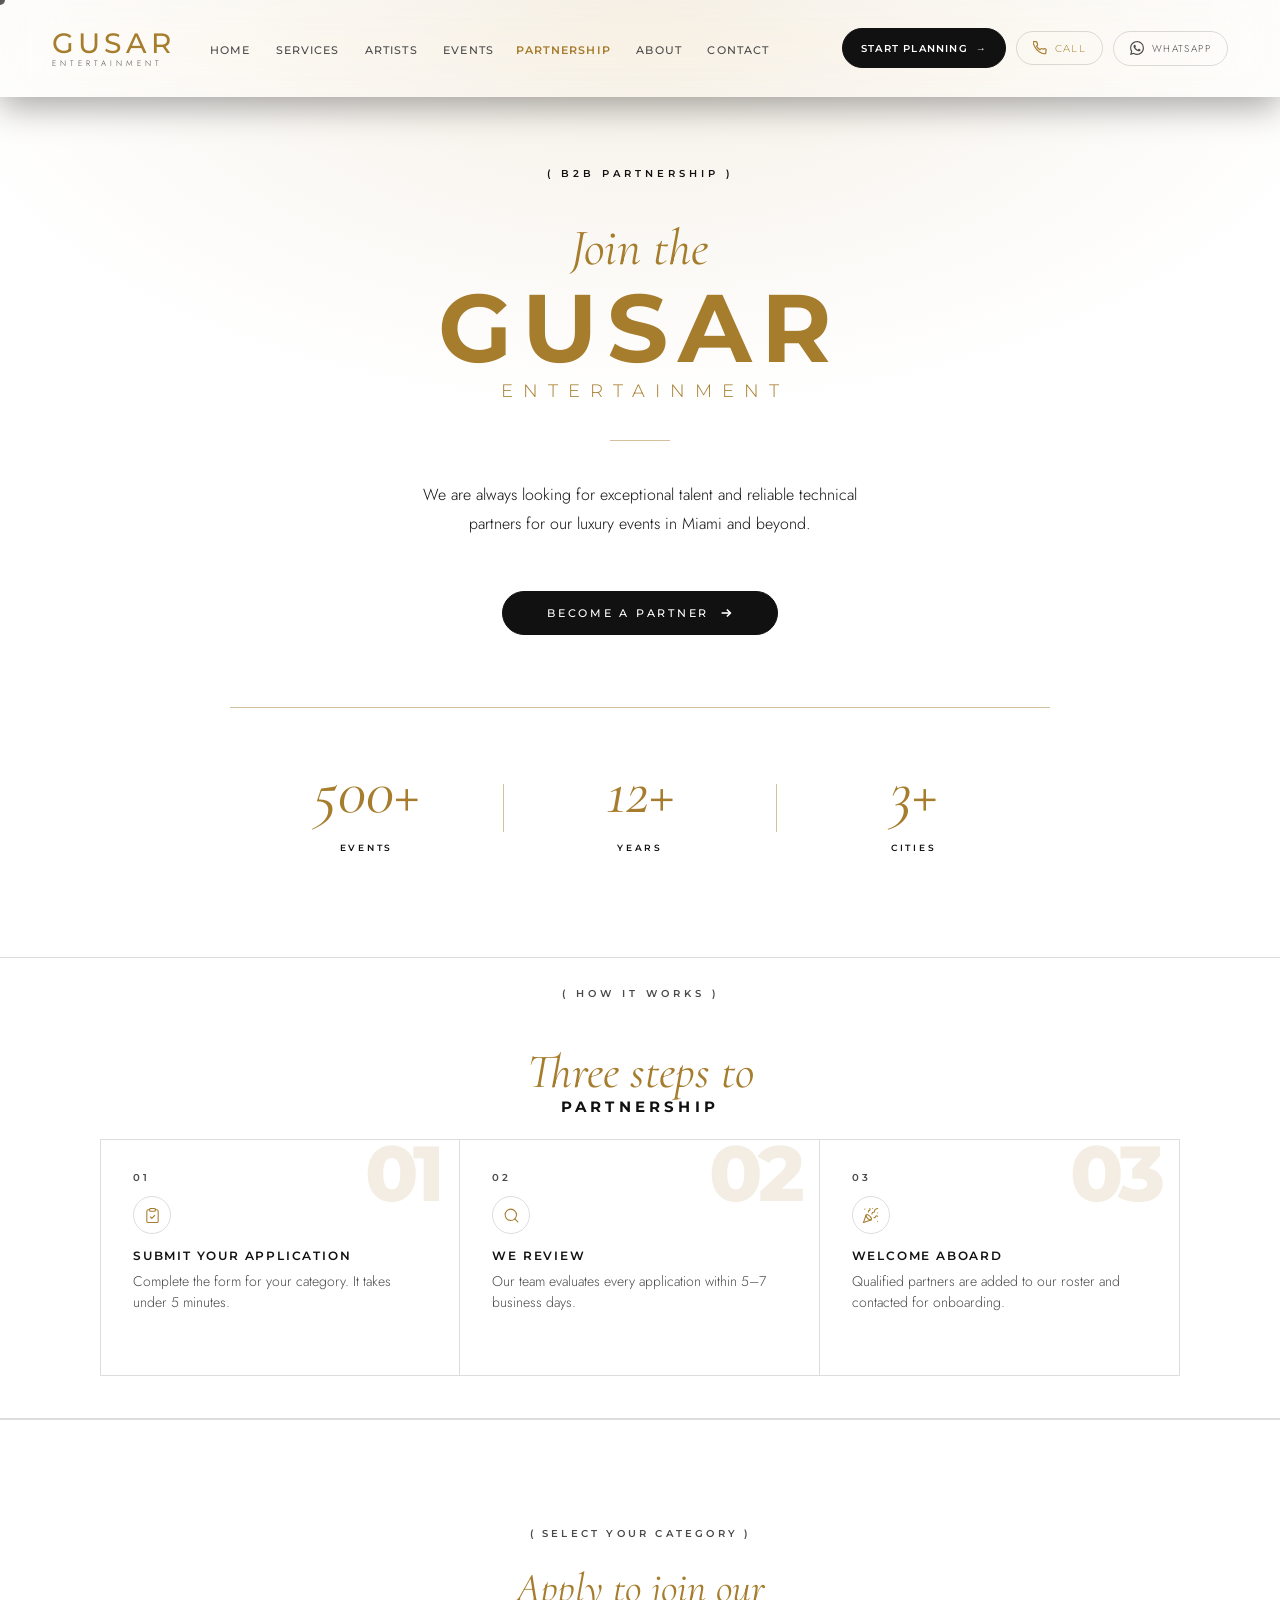
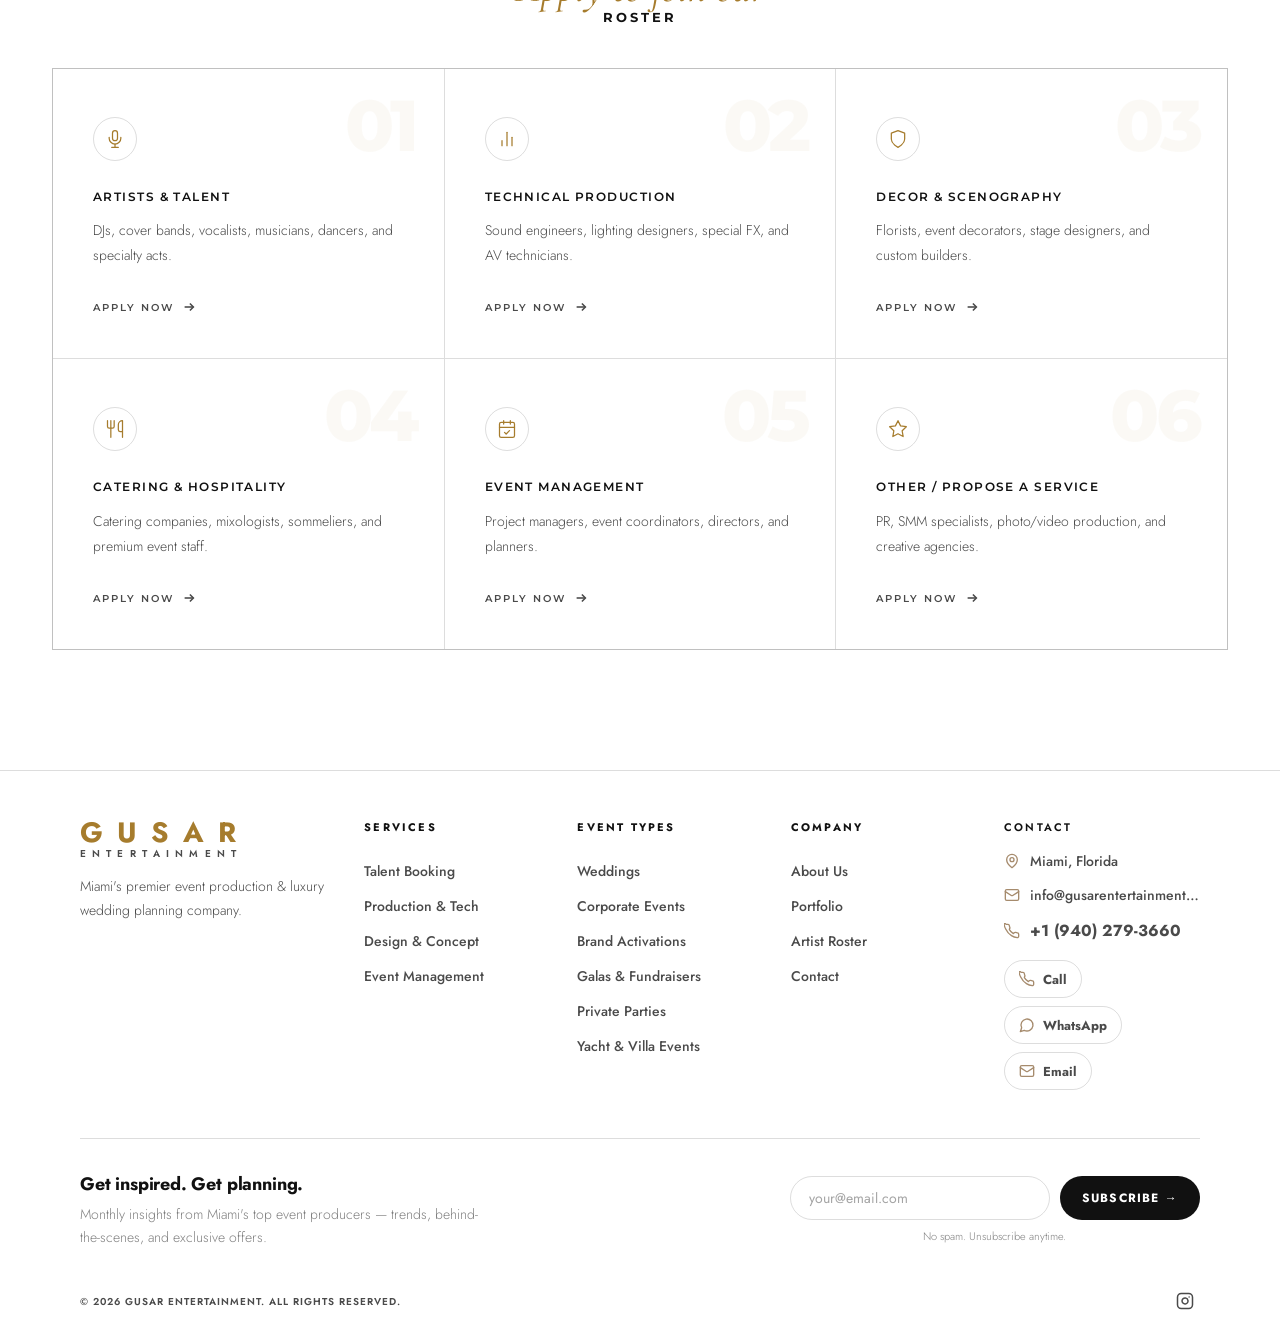
==== commit b6890322: "2123" ====
--- a/partnership.html
+++ b/partnership.html
@@ -570,6 +570,11 @@
     .partnership-page footer .nf-logo-sub,
     .partnership-page footer .nf-brand-desc { color: var(--pp-text2) !important; }
     .partnership-page footer .nf-col-title { color: var(--pp-text) !important; }
+    .partnership-page footer .nf-col-title .mmcl-accent,
+    .partnership-page footer .nf-list .mmcl-accent {
+      color: currentColor !important;
+      -webkit-text-fill-color: currentColor !important;
+    }
     .partnership-page footer .nf-acc-btn { color: var(--pp-text) !important; background: transparent !important; border-color: transparent !important; }
     .partnership-page footer .nf-chevron { color: var(--pp-text2) !important; }
     .partnership-page footer .nf-list a,
@@ -669,7 +674,21 @@
       .partnership-page footer { background: var(--pp-bg4) !important; }
     }
     @media (max-width: 560px) {
-      .pp-hero { padding: 120px 20px 56px; }
+      .pp-hero {
+        min-height: calc(100svh - 56px);
+        padding: 88px 20px 48px;
+        align-items: flex-start;
+      }
+      .pp-hero .fade-up {
+        opacity: 1;
+        transform: none;
+        transition: none;
+      }
+      .pp-hero .pp-section-label { margin-bottom: 26px; }
+      .pp-hero h1 { margin-bottom: 28px; }
+      .pp-divider-line { margin: 30px auto; }
+      .pp-subtitle { margin-bottom: 34px; }
+      .pp-btn { margin-bottom: 46px; }
       .pp-stats {
         flex-direction: row;
         gap: 0;
@@ -1900,12 +1919,6 @@
           <a href="https://www.instagram.com/gusarentertainment/" target="_blank" rel="noopener" class="nf-social-link" aria-label="Instagram">
             <svg xmlns="http://www.w3.org/2000/svg" width="18" height="18" viewBox="0 0 24 24" fill="none" stroke="currentColor" stroke-width="2" stroke-linecap="round" stroke-linejoin="round" aria-hidden="true"><rect width="20" height="20" x="2" y="2" rx="5" ry="5"/><path d="M16 11.37A4 4 0 1 1 12.63 8 4 4 0 0 1 16 11.37z"/><line x1="17.5" y1="6.5" x2="17.51" y2="6.5"/></svg>
           </a>
-          <a href="#" class="nf-social-link" aria-label="TikTok">
-            <span class="nf-tiktok">TikTok</span>
-          </a>
-          <a href="#" class="nf-social-link" aria-label="Facebook">
-            <svg xmlns="http://www.w3.org/2000/svg" width="18" height="18" viewBox="0 0 24 24" fill="none" stroke="currentColor" stroke-width="2" stroke-linecap="round" stroke-linejoin="round" aria-hidden="true"><path d="M18 2h-3a5 5 0 0 0-5 5v3H7v4h3v8h4v-8h3l1-4h-4V7a1 1 0 0 1 1-1h3z"/></svg>
-          </a>
         </div>
       </div>
     </div>
--- a/css/style.css
+++ b/css/style.css
@@ -6472,6 +6472,26 @@
   text-transform: uppercase;
 }
 
+/* Tighten the services section after the hero marquee */
+body.home-light #services-editorial {
+  padding-top: 38px !important;
+}
+
+body.home-light #services-editorial::before {
+  display: none !important;
+  content: none !important;
+}
+
+body.home-light #services-editorial .ed-header {
+  margin-bottom: 44px !important;
+}
+
+@media (max-width: 700px) {
+  body.home-light #services-editorial {
+    padding-top: 28px !important;
+  }
+}
+
 body.home-light #services-editorial .ed-cta-title {
   color: #A47F43 !important;
   -webkit-text-fill-color: #A47F43 !important;
@@ -8216,6 +8236,284 @@
   -webkit-text-fill-color: #D3C3AA !important;
 }
 
+/* Conversion proof cleanup: keep the homepage honest until real case photos are added. */
+body.home-light #services-editorial .ed-bg {
+  background:
+    radial-gradient(circle at 18% 18%, rgba(211, 195, 170, 0.2), transparent 34%),
+    linear-gradient(135deg, rgba(211, 195, 170, 0.13), rgba(255, 255, 255, 0.03)) !important;
+}
+
+body.home-light #services-editorial .ed-bg::before {
+  content: "" !important;
+  position: absolute !important;
+  inset: 18px !important;
+  border: 1px solid rgba(211, 195, 170, 0.28) !important;
+  pointer-events: none !important;
+}
+
+body.home-light .about-proof {
+  min-height: 540px !important;
+  display: grid !important;
+  align-content: center !important;
+  gap: 18px !important;
+}
+
+body.home-light .about-proof-card {
+  position: relative !important;
+  z-index: 2 !important;
+  padding: 42px !important;
+  border: 1px solid rgba(198, 182, 157, 0.62) !important;
+  background:
+    linear-gradient(145deg, rgba(211, 195, 170, 0.13), rgba(255, 255, 255, 0.02)),
+    #1E1E1E !important;
+  color: #F2F2F2 !important;
+}
+
+body.home-light .about-proof-kicker,
+body.home-light .about-proof-mini span {
+  display: block !important;
+  font-family: "Montserrat", sans-serif !important;
+  font-size: 10px !important;
+  font-weight: 600 !important;
+  letter-spacing: 0.18em !important;
+  text-transform: uppercase !important;
+  color: #C6B69D !important;
+}
+
+body.home-light .about-proof-card strong {
+  display: block !important;
+  margin: 18px 0 16px !important;
+  font-family: "Cormorant Garamond", serif !important;
+  font-size: clamp(34px, 4vw, 58px) !important;
+  font-weight: 400 !important;
+  line-height: 0.98 !important;
+  color: #F2F2F2 !important;
+}
+
+body.home-light .about-proof-card p {
+  margin: 0 !important;
+  max-width: 460px !important;
+  font-size: 16px !important;
+  line-height: 1.7 !important;
+  color: rgba(242, 242, 242, 0.78) !important;
+}
+
+body.home-light .about-proof-mini {
+  position: relative !important;
+  z-index: 2 !important;
+  display: grid !important;
+  grid-template-columns: repeat(3, minmax(0, 1fr)) !important;
+  gap: 1px !important;
+  background: rgba(198, 182, 157, 0.46) !important;
+  border: 1px solid rgba(198, 182, 157, 0.46) !important;
+}
+
+body.home-light .about-proof-mini span {
+  min-height: 78px !important;
+  display: grid !important;
+  place-items: center !important;
+  padding: 12px !important;
+  text-align: center !important;
+  line-height: 1.35 !important;
+  background: #1E1E1E !important;
+}
+
+body.home-light #roster .roster-header,
+body.home-light #portfolio .portfolio-header {
+  align-items: flex-end !important;
+  gap: 24px !important;
+}
+
+body.home-light .capability-grid {
+  display: grid !important;
+  grid-template-columns: repeat(5, minmax(220px, 1fr)) !important;
+  gap: 1px !important;
+  overflow: visible !important;
+  background: rgba(198, 182, 157, 0.5) !important;
+  border: 1px solid rgba(198, 182, 157, 0.5) !important;
+}
+
+body.home-light .capability-card,
+body.home-light .event-proof-card {
+  position: relative !important;
+  min-height: 260px !important;
+  padding: 28px !important;
+  border: 0 !important;
+  background:
+    radial-gradient(circle at 20% 16%, rgba(211, 195, 170, 0.16), transparent 36%),
+    #1E1E1E !important;
+  box-shadow: none !important;
+  overflow: hidden !important;
+}
+
+body.home-light .capability-card::before,
+body.home-light .event-proof-card::before {
+  content: "" !important;
+  position: absolute !important;
+  inset: 18px !important;
+  border: 1px solid rgba(198, 182, 157, 0.22) !important;
+  pointer-events: none !important;
+}
+
+body.home-light .capability-card .artist-info {
+  position: relative !important;
+  inset: auto !important;
+  height: 100% !important;
+  display: flex !important;
+  flex-direction: column !important;
+  justify-content: flex-end !important;
+  transform: none !important;
+  z-index: 2 !important;
+}
+
+body.home-light .capability-card .artist-name,
+body.home-light .event-proof-card .portfolio-cat {
+  font-family: "Montserrat", sans-serif !important;
+  font-size: 18px !important;
+  font-weight: 600 !important;
+  letter-spacing: 0.12em !important;
+  text-transform: uppercase !important;
+  color: #F2F2F2 !important;
+  -webkit-text-fill-color: #F2F2F2 !important;
+}
+
+body.home-light .capability-card .artist-genre,
+body.home-light .event-proof-card .portfolio-title {
+  margin-top: 12px !important;
+  font-size: 15px !important;
+  line-height: 1.55 !important;
+  letter-spacing: 0 !important;
+  text-transform: none !important;
+  color: rgba(242, 242, 242, 0.74) !important;
+  -webkit-text-fill-color: rgba(242, 242, 242, 0.74) !important;
+}
+
+body.home-light .capability-card .artist-num {
+  top: 24px !important;
+  right: 24px !important;
+  color: rgba(198, 182, 157, 0.38) !important;
+}
+
+body.home-light .event-proof-grid {
+  grid-template-columns: repeat(5, minmax(0, 1fr)) !important;
+  gap: 1px !important;
+  background: rgba(198, 182, 157, 0.5) !important;
+  border: 1px solid rgba(198, 182, 157, 0.5) !important;
+}
+
+body.home-light .event-proof-card {
+  aspect-ratio: auto !important;
+  grid-column: auto !important;
+}
+
+body.home-light .event-proof-card:first-child {
+  grid-column: auto !important;
+  grid-row: auto !important;
+}
+
+body.home-light .event-proof-card .portfolio-info {
+  position: relative !important;
+  left: auto !important;
+  right: auto !important;
+  bottom: auto !important;
+  z-index: 2 !important;
+  max-width: none !important;
+}
+
+body.home-light .event-proof-card:hover,
+body.home-light .capability-card:hover {
+  background:
+    radial-gradient(circle at 20% 16%, rgba(211, 195, 170, 0.22), transparent 38%),
+    #242424 !important;
+}
+
+body.home-light .nf-footer-cta {
+  align-items: center !important;
+}
+
+body.home-light .nf-footer-cta-actions {
+  display: flex !important;
+  align-items: center !important;
+  gap: 12px !important;
+  flex-wrap: wrap !important;
+}
+
+body.home-light .nf-footer-cta-actions .nf-newsletter-btn {
+  display: inline-flex !important;
+  align-items: center !important;
+  justify-content: center !important;
+  text-decoration: none !important;
+}
+
+body.home-light .nf-contact-item {
+  text-decoration: none !important;
+}
+
+@media (max-width: 1100px) {
+  body.home-light .capability-grid {
+    grid-template-columns: repeat(2, minmax(0, 1fr)) !important;
+  }
+
+  body.home-light .event-proof-grid {
+    grid-template-columns: repeat(2, minmax(0, 1fr)) !important;
+  }
+
+  body.home-light .event-proof-card,
+  body.home-light .event-proof-card:first-child {
+    grid-column: auto !important;
+  }
+}
+
+@media (max-width: 700px) {
+  body.home-light #roster .roster-header,
+  body.home-light #portfolio .portfolio-header {
+    display: grid !important;
+    grid-template-columns: 1fr !important;
+    align-items: start !important;
+    gap: 22px !important;
+  }
+
+  body.home-light #roster .btn-ghost,
+  body.home-light #portfolio .btn-ghost {
+    width: 100% !important;
+    max-width: 100% !important;
+    min-height: 58px !important;
+    justify-content: center !important;
+    white-space: normal !important;
+    line-height: 1.25 !important;
+    text-align: center !important;
+  }
+
+  body.home-light .about-proof {
+    min-height: 0 !important;
+  }
+
+  body.home-light .about-proof-card {
+    padding: 30px 24px !important;
+  }
+
+  body.home-light .about-proof-mini,
+  body.home-light .capability-grid,
+  body.home-light .event-proof-grid {
+    grid-template-columns: 1fr !important;
+  }
+
+  body.home-light .capability-card,
+  body.home-light .event-proof-card {
+    min-height: 220px !important;
+  }
+
+  body.home-light .nf-footer-cta-actions {
+    width: 100% !important;
+  }
+
+  body.home-light .nf-footer-cta-actions .nf-newsletter-btn,
+  body.home-light .nf-footer-cta-actions .nf-action {
+    width: 100% !important;
+    justify-content: center !important;
+  }
+}
+
 @media (max-width: 700px) {
   body.home-light .hero-bg-img {
     object-position: 58% center !important;
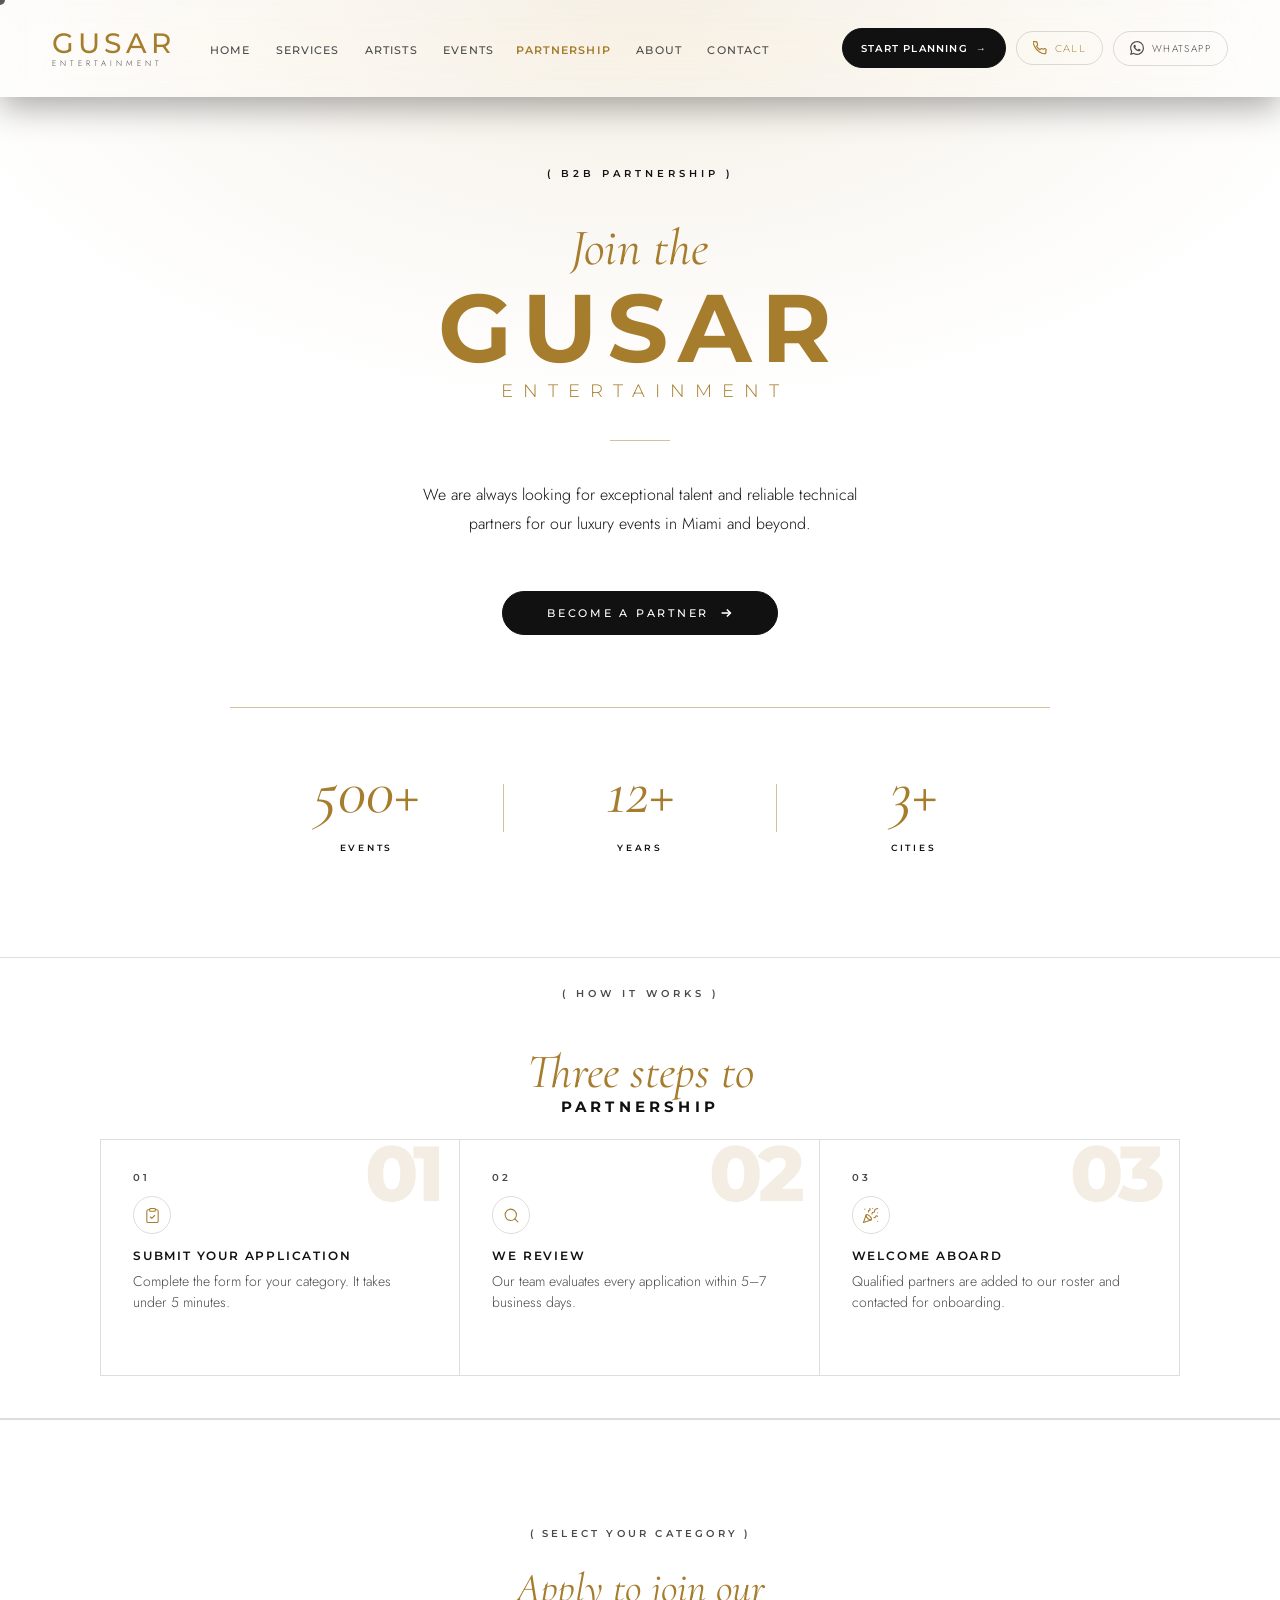
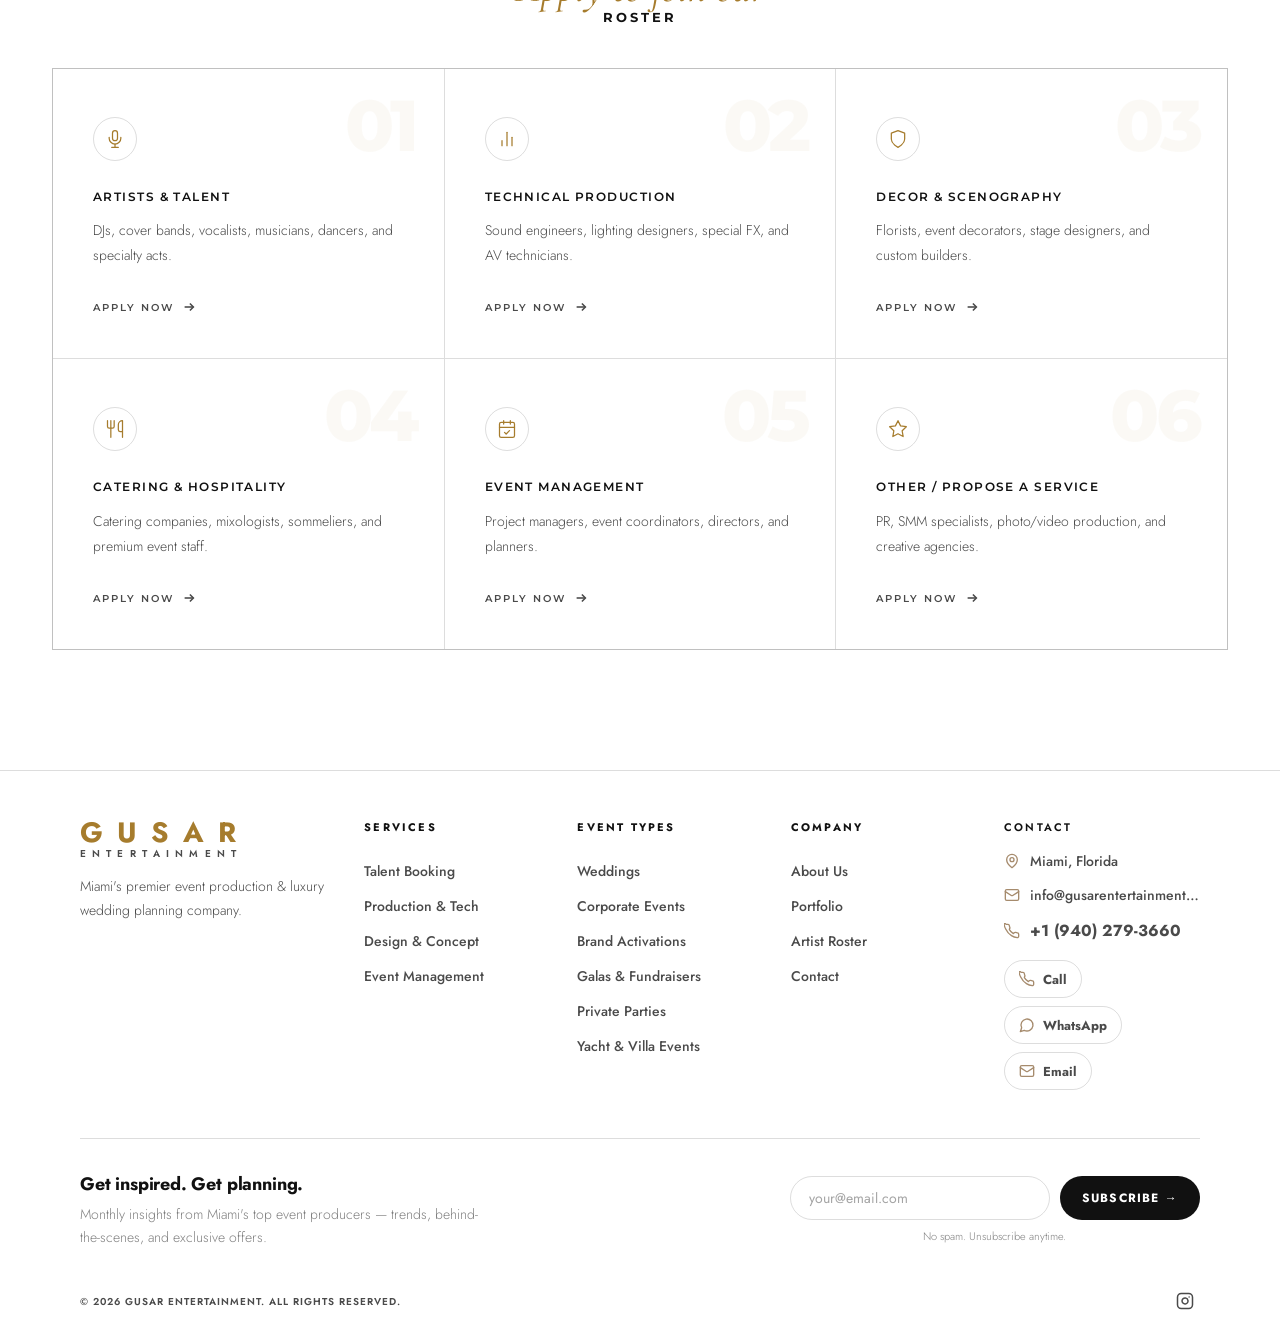
==== commit 1fb3baa2: "menu" ====
--- a/partnership.html
+++ b/partnership.html
@@ -11,7 +11,7 @@
   <link rel="preconnect" href="https://fonts.googleapis.com">
   <link rel="preconnect" href="https://fonts.gstatic.com" crossorigin>
   <link href="https://fonts.googleapis.com/css2?family=Cormorant+Garamond:ital,wght@0,400;0,500;1,400;1,500&family=Montserrat:wght@300;400;500;600;700&family=Jost:wght@300;400;500&display=swap" rel="stylesheet">
-  <link rel="stylesheet" href="css/style.css?v=partnership-hiw-light">
+  <link rel="stylesheet" href="css/style.css?v=side-glass-nav-2">
   <style>
     /* ═══════════════════════════════════════════
        LUXURY LIGHT MINIMALISM — PARTNERSHIP
--- a/css/style.css
+++ b/css/style.css
@@ -4168,31 +4168,40 @@
   }
 
   body.has-bottom-nav.bottom-nav-visible {
-    padding-bottom: calc(78px + env(safe-area-inset-bottom, 0px));
+    padding-bottom: env(safe-area-inset-bottom, 0px);
   }
 
   .bottom-nav {
-    --bottom-nav-lift: 14px;
     position: fixed;
-    left: 0;
-    right: 0;
-    bottom: calc(var(--bottom-nav-lift) + env(safe-area-inset-bottom, 0px));
+    top: 50%;
+    left: calc(10px + env(safe-area-inset-left, 0px));
+    right: auto;
+    bottom: auto;
     z-index: 1000000;
     display: grid;
-    grid-template-columns: repeat(5, minmax(0, 1fr));
+    grid-template-columns: 1fr;
+    grid-template-rows: repeat(5, 54px);
     align-items: center;
-    min-height: 60px;
-    padding: 8px 16px calc(8px + env(safe-area-inset-bottom, 0px));
-    color: rgba(255, 255, 255, 0.84);
-    background: rgba(20, 19, 18, 0.96);
-    backdrop-filter: blur(24px);
-    -webkit-backdrop-filter: blur(24px);
-    border: 1px solid rgba(198, 182, 157, 0.72);
-    border-radius: 24px 24px 0 0;
-    box-shadow: 0 -12px 36px rgba(0, 0, 0, 0.34), 0 -1px 0 rgba(255, 255, 255, 0.08) inset;
+    gap: 6px;
+    width: 70px;
+    min-height: auto;
+    padding: 10px 8px;
+    color: rgba(255, 255, 255, 0.88);
+    background:
+      linear-gradient(145deg, rgba(255, 255, 255, 0.24), rgba(255, 255, 255, 0.07) 38%, rgba(18, 23, 31, 0.52)),
+      rgba(19, 24, 32, 0.42);
+    backdrop-filter: blur(26px) saturate(1.45);
+    -webkit-backdrop-filter: blur(26px) saturate(1.45);
+    border: 1px solid rgba(255, 255, 255, 0.28);
+    border-radius: 26px;
+    box-shadow:
+      0 22px 46px rgba(7, 10, 18, 0.28),
+      0 0 0 1px rgba(165, 132, 81, 0.18),
+      inset 0 1px 0 rgba(255, 255, 255, 0.34),
+      inset 0 -18px 34px rgba(0, 0, 0, 0.2);
     opacity: 0;
     pointer-events: none;
-    transform: translate3d(0, calc(100% + env(safe-area-inset-bottom, 0px) + 18px), 0);
+    transform: translate3d(calc(-100% - 18px), -50%, 0) scale(0.96);
     transition: transform 0.45s cubic-bezier(0.16, 1, 0.3, 1), opacity 0.3s ease;
     will-change: transform, opacity;
     backface-visibility: hidden;
@@ -4215,7 +4224,7 @@
   body.bottom-nav-visible .bottom-nav {
     opacity: 1;
     pointer-events: auto;
-    transform: translate3d(0, 18%, 0);
+    transform: translate3d(0, -50%, 0) scale(1);
   }
 
   body.mobile-menu-open .bottom-nav,
@@ -4226,7 +4235,7 @@
     box-shadow: none !important;
     opacity: 0 !important;
     pointer-events: none !important;
-    transform: translate3d(0, calc(100% + env(safe-area-inset-bottom, 0px)), 0) !important;
+    transform: translate3d(calc(-100% - 18px), -50%, 0) scale(0.96) !important;
   }
 
   .bottom-nav-side {
@@ -4255,21 +4264,22 @@
     gap: 4px;
     width: 100%;
     min-width: 0;
-    min-height: 48px;
+    min-height: 54px;
+    border-radius: 18px;
     font-family: var(--mono);
-    font-size: 9px;
+    font-size: 7px;
     font-weight: 800;
-    letter-spacing: 0.1em;
+    letter-spacing: 0.04em;
     text-transform: uppercase;
-    transition: color 0.2s ease, transform 0.2s ease;
+    transition: color 0.2s ease, transform 0.2s ease, background 0.2s ease, box-shadow 0.2s ease;
   }
 
   .bottom-nav-item svg {
-    width: 23px;
-    height: 23px;
+    width: 22px;
+    height: 22px;
     fill: none;
     stroke: currentColor;
-    stroke-width: 1.65;
+    stroke-width: 1.7;
     stroke-linecap: round;
     stroke-linejoin: round;
   }
@@ -4277,6 +4287,8 @@
   .bottom-nav-item:hover,
   .bottom-nav-item.is-active {
     color: #ffffff;
+    background: rgba(255, 255, 255, 0.12);
+    box-shadow: inset 0 1px 0 rgba(255, 255, 255, 0.18);
   }
 
   .bottom-nav-item:active,
@@ -4285,7 +4297,7 @@
   }
 
   .bottom-nav-quote {
-    grid-column: 3;
+    grid-column: 1;
     top: 0;
     transform: none;
     display: flex;
@@ -4295,7 +4307,7 @@
     gap: 4px;
     width: 100%;
     min-width: 0;
-    min-height: 48px;
+    min-height: 54px;
     font-family: var(--mono);
     font-size: 8px;
     font-weight: 700;
@@ -4310,19 +4322,24 @@
   }
 
   .bottom-nav-quote-ring {
-    position: absolute;
-    left: 50%;
-    bottom: 10px;
-    transform: translateX(-50%) rotate(45deg);
+    position: relative;
+    left: auto;
+    bottom: auto;
+    transform: none;
     display: flex;
     align-items: center;
     justify-content: center;
-    width: 60px;
-    height: 60px;
-    border-radius: 1.2rem;
-    background: linear-gradient(to top right, #d3c3aa, #f2e7d2);
-    border: 1px solid rgba(255, 255, 255, 0.78);
-    box-shadow: 0 10px 26px rgba(0, 0, 0, 0.38), 0 0 0 5px rgba(198, 182, 157, 0.12);
+    width: 52px;
+    height: 52px;
+    border-radius: 18px;
+    background:
+      linear-gradient(145deg, rgba(255, 255, 255, 0.72), rgba(211, 195, 170, 0.62) 42%, rgba(255, 255, 255, 0.22)),
+      rgba(208, 189, 158, 0.72);
+    border: 1px solid rgba(255, 255, 255, 0.62);
+    box-shadow:
+      0 12px 24px rgba(0, 0, 0, 0.2),
+      inset 0 1px 0 rgba(255, 255, 255, 0.55),
+      inset 0 -12px 22px rgba(117, 89, 48, 0.14);
     transition: transform 0.2s ease, box-shadow 0.2s ease;
   }
 
@@ -4349,9 +4366,9 @@
     display: flex;
     align-items: center;
     justify-content: center;
-    width: 46px;
-    height: 46px;
-    transform: rotate(-45deg);
+    width: 44px;
+    height: 44px;
+    transform: none;
     color: #1a1a1a;
     font-family: var(--mono);
     font-size: 8px;
@@ -4364,8 +4381,11 @@
   }
 
   .bottom-nav-quote:hover .bottom-nav-quote-ring {
-    transform: translateX(-50%) rotate(45deg) scale(1.05);
-    box-shadow: 0 10px 28px rgba(227, 213, 186, 0.35);
+    transform: scale(1.04);
+    box-shadow:
+      0 14px 28px rgba(0, 0, 0, 0.22),
+      0 0 22px rgba(227, 213, 186, 0.28),
+      inset 0 1px 0 rgba(255, 255, 255, 0.62);
   }
 
   .bottom-nav span {
@@ -4397,15 +4417,17 @@
 
 @media (max-width: 380px) {
   .bottom-nav {
-    left: 0;
+    left: calc(8px + env(safe-area-inset-left, 0px));
     right: 0;
-    padding-left: 8px;
-    padding-right: 8px;
+    width: 64px;
+    grid-template-rows: repeat(5, 50px);
+    padding: 8px 6px;
   }
 
   .bottom-nav-item {
-    font-size: 7px;
-    letter-spacing: 0.06em;
+    min-height: 50px;
+    font-size: 6px;
+    letter-spacing: 0.03em;
   }
 
   .bottom-nav-item svg {
@@ -8526,3 +8548,57 @@
       radial-gradient(circle at 50% 24%, rgba(166, 124, 45, 0.22), transparent 58%) !important;
   }
 }
+
+/* Final mobile side quick navigation */
+@media (max-width: 900px) {
+  body.has-bottom-nav.bottom-nav-visible {
+    padding-bottom: env(safe-area-inset-bottom, 0px) !important;
+  }
+
+  .bottom-nav {
+    position: fixed !important;
+    top: 50dvh !important;
+    left: calc(10px + env(safe-area-inset-left, 0px)) !important;
+    right: auto !important;
+    bottom: auto !important;
+    width: 70px !important;
+    grid-template-columns: 1fr !important;
+    grid-template-rows: repeat(5, 54px) !important;
+    gap: 6px !important;
+    padding: 10px 8px !important;
+    border-radius: 26px !important;
+    color: rgba(255, 255, 255, 0.92) !important;
+    background:
+      linear-gradient(145deg, rgba(255, 255, 255, 0.18), rgba(255, 255, 255, 0.06) 34%, rgba(9, 14, 22, 0.7)),
+      rgba(16, 20, 28, 0.56) !important;
+    border: 1px solid rgba(255, 255, 255, 0.26) !important;
+    box-shadow:
+      0 24px 48px rgba(7, 10, 18, 0.34),
+      0 0 0 1px rgba(166, 124, 45, 0.2),
+      inset 0 1px 0 rgba(255, 255, 255, 0.3),
+      inset 0 -18px 34px rgba(0, 0, 0, 0.26) !important;
+    backdrop-filter: blur(28px) saturate(1.55) !important;
+    -webkit-backdrop-filter: blur(28px) saturate(1.55) !important;
+    transform: translate3d(calc(-100% - 18px), -50%, 0) scale(0.96) !important;
+  }
+
+  body.bottom-nav-visible .bottom-nav {
+    transform: translate3d(0, -50%, 0) scale(1) !important;
+  }
+
+  body.mobile-menu-open .bottom-nav,
+  body.collab-modal-open .bottom-nav,
+  body.has-bottom-nav:not(.bottom-nav-visible) .bottom-nav {
+    transform: translate3d(calc(-100% - 18px), -50%, 0) scale(0.96) !important;
+  }
+}
+
+@media (max-width: 380px) {
+  .bottom-nav {
+    left: calc(8px + env(safe-area-inset-left, 0px)) !important;
+    right: auto !important;
+    width: 64px !important;
+    grid-template-rows: repeat(5, 50px) !important;
+    padding: 8px 6px !important;
+  }
+}
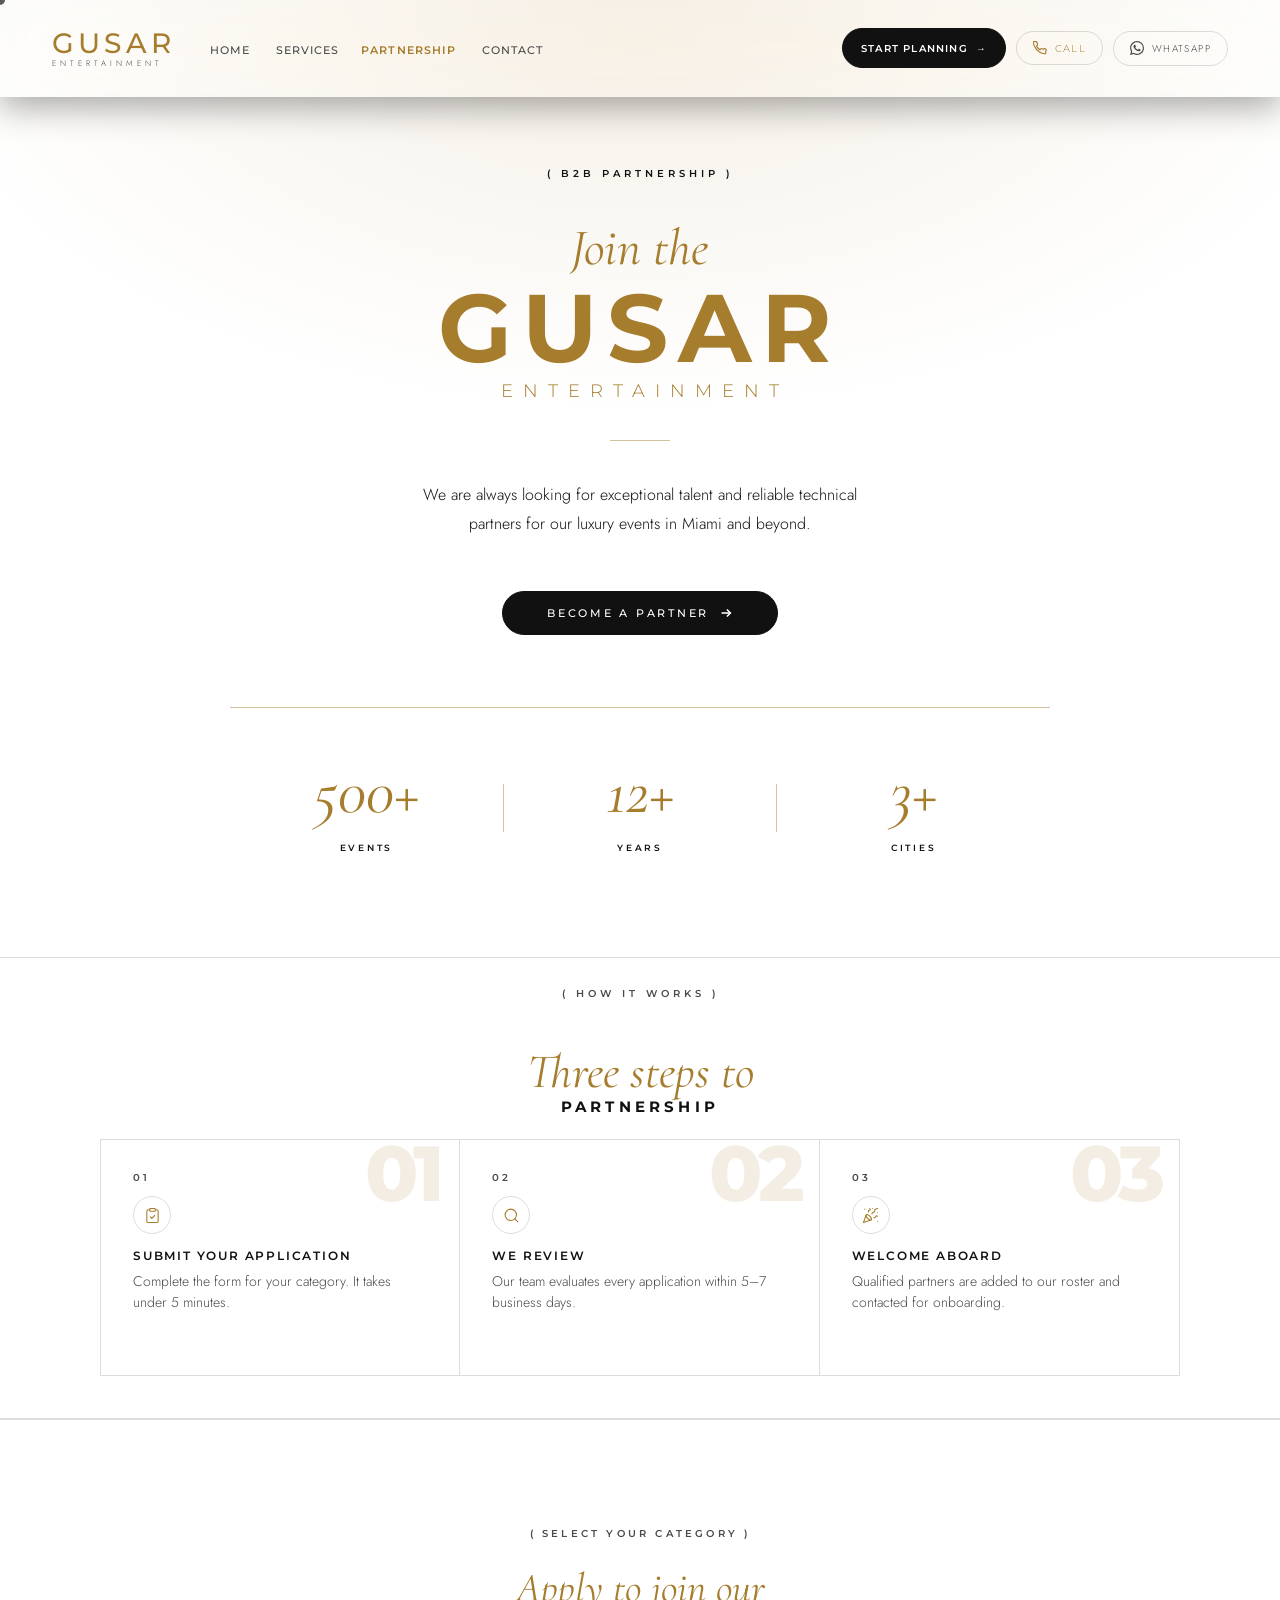
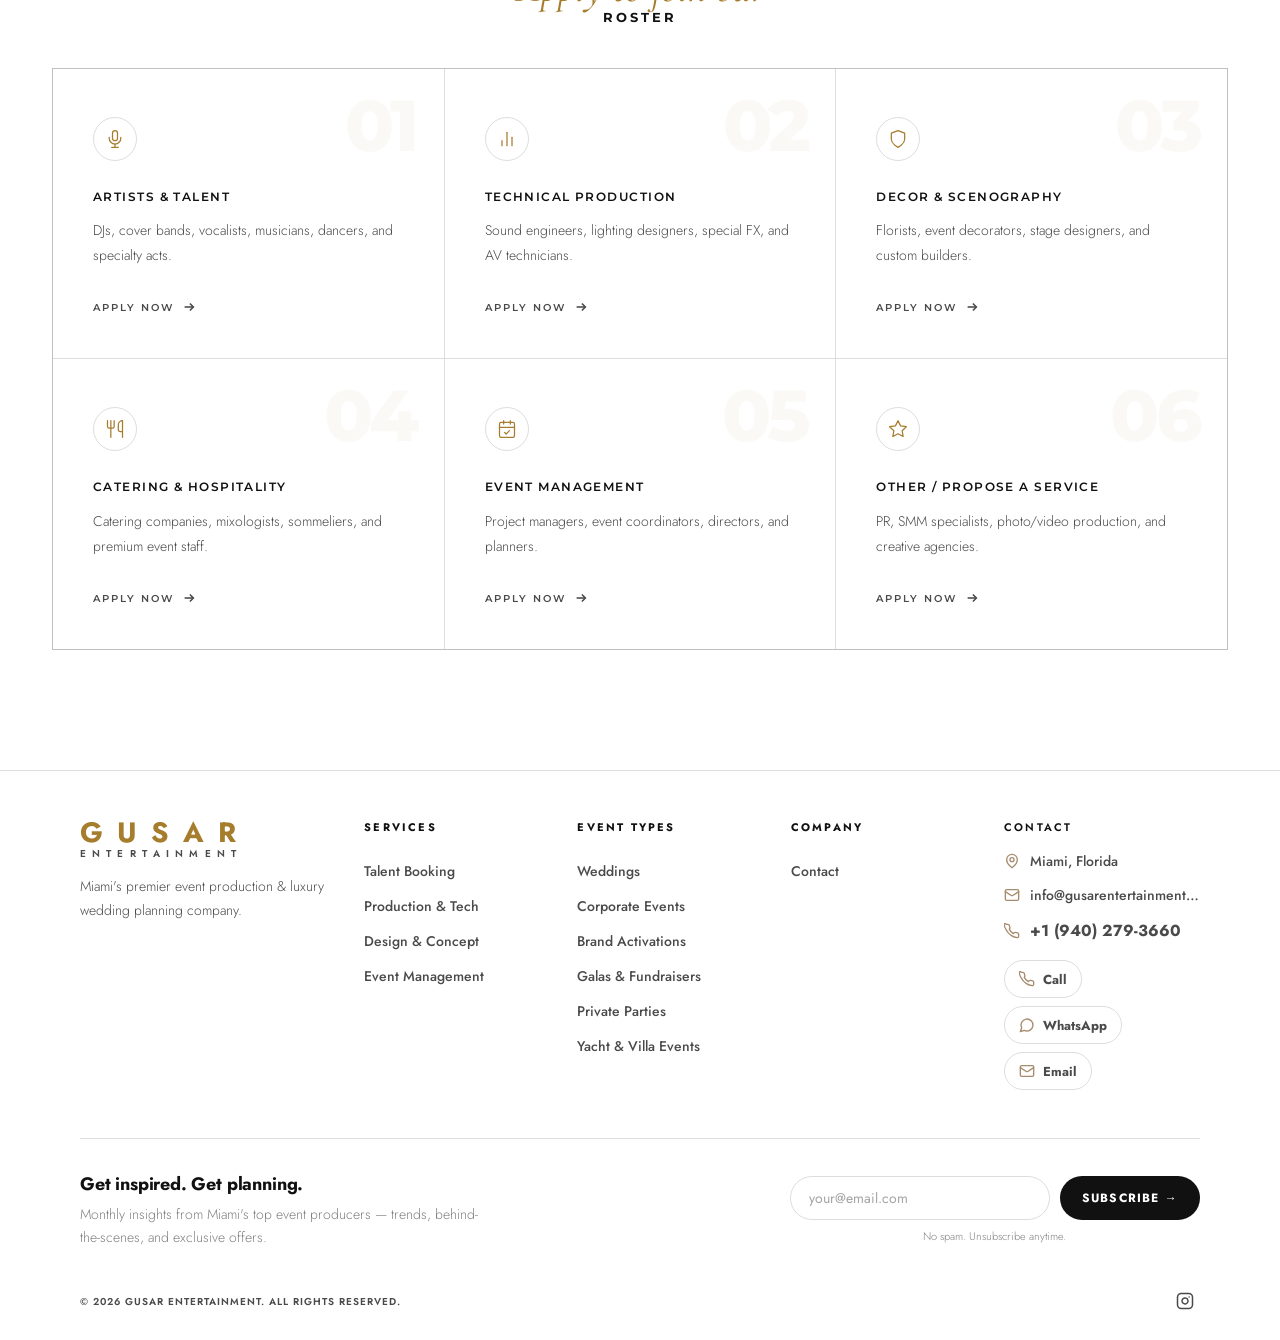
==== commit 2b1d873c: "h" ====
--- a/partnership.html
+++ b/partnership.html
@@ -11,7 +11,7 @@
   <link rel="preconnect" href="https://fonts.googleapis.com">
   <link rel="preconnect" href="https://fonts.gstatic.com" crossorigin>
   <link href="https://fonts.googleapis.com/css2?family=Cormorant+Garamond:ital,wght@0,400;0,500;1,400;1,500&family=Montserrat:wght@300;400;500;600;700&family=Jost:wght@300;400;500&display=swap" rel="stylesheet">
-  <link rel="stylesheet" href="css/style.css?v=side-glass-nav-2">
+  <link rel="stylesheet" href="css/style.css?v=side-glass-nav-3">
   <style>
     /* ═══════════════════════════════════════════
        LUXURY LIGHT MINIMALISM — PARTNERSHIP
@@ -922,8 +922,6 @@
     <ul class="nav-links nav-links-left">
       <li><a href="index.html#hero">Home</a></li>
       <li><a href="index.html#services-editorial">Services</a></li>
-      <li><a href="index.html#roster">Artists</a></li>
-      <li><a href="index.html#portfolio">Events</a></li>
     </ul>
     <a href="index.html" class="nav-logo">
       <span class="nav-logo-top">GUSAR</span>
@@ -932,7 +930,6 @@
     <div class="nav-right">
       <ul class="nav-links nav-links-right">
         <li><a href="partnership.html">Partnership</a></li>
-        <li><a href="index.html#about">About</a></li>
         <li><a href="#contacts">Contact</a></li>
       </ul>
       <div class="nav-actions">
@@ -962,10 +959,7 @@
     <div class="mobile-menu-nav" role="navigation" aria-label="Mobile menu">
       <a href="index.html#hero" class="mobile-menu-link">Home</a>
       <a href="index.html#services-editorial" class="mobile-menu-link">Services</a>
-      <a href="index.html#roster" class="mobile-menu-link">Artists</a>
-      <a href="index.html#portfolio" class="mobile-menu-link">Events</a>
       <a href="partnership.html" class="mobile-menu-link">Partnership</a>
-      <a href="index.html#about" class="mobile-menu-link">About</a>
       <a href="#contacts" class="mobile-menu-link">Contact</a>
     </div>
     <div class="mobile-menu-contacts">
@@ -1861,9 +1855,6 @@
             <svg class="nf-chevron" viewBox="0 0 16 16" fill="none" stroke="currentColor" stroke-width="2" stroke-linecap="round" stroke-linejoin="round" aria-hidden="true"><path d="M4 6l4 4 4-4"/></svg>
           </button>
           <ul class="nf-list" id="nf-company">
-            <li><a href="index.html#about">About Us</a></li>
-            <li><a href="index.html#portfolio">Portfolio</a></li>
-            <li><a href="index.html#roster">Artist Roster</a></li>
             <li><a href="index.html#cta">Contact</a></li>
           </ul>
         </div>
--- a/css/style.css
+++ b/css/style.css
@@ -8602,3 +8602,199 @@
     padding: 8px 6px !important;
   }
 }
+
+/* Smaller edge-attached mobile side navigation */
+@media (max-width: 900px) {
+  .bottom-nav {
+    left: 0 !important;
+    width: 49px !important;
+    grid-template-rows: repeat(5, 38px) !important;
+    gap: 4px !important;
+    padding: 7px 5px !important;
+    border-left: 0 !important;
+    border-radius: 0 18px 18px 0 !important;
+    box-shadow:
+      0 18px 34px rgba(7, 10, 18, 0.34),
+      0 0 0 1px rgba(166, 124, 45, 0.16),
+      inset 0 1px 0 rgba(255, 255, 255, 0.3),
+      inset 0 -12px 24px rgba(0, 0, 0, 0.26) !important;
+  }
+
+  .bottom-nav-item,
+  .bottom-nav-quote {
+    min-height: 38px !important;
+  }
+
+  .bottom-nav-item {
+    gap: 3px !important;
+    border-radius: 12px !important;
+    font-size: 5px !important;
+    letter-spacing: 0.02em !important;
+  }
+
+  .bottom-nav-item svg {
+    width: 16px !important;
+    height: 16px !important;
+  }
+
+  .bottom-nav-quote-ring {
+    width: 36px !important;
+    height: 36px !important;
+    border-radius: 12px !important;
+    box-shadow:
+      0 8px 18px rgba(0, 0, 0, 0.2),
+      inset 0 1px 0 rgba(255, 255, 255, 0.55),
+      inset 0 -8px 16px rgba(117, 89, 48, 0.14) !important;
+  }
+
+  .bottom-nav-quote-text {
+    width: 32px !important;
+    height: 32px !important;
+    font-size: 6px !important;
+    letter-spacing: 0.04em !important;
+  }
+
+  .bottom-nav span {
+    white-space: normal !important;
+  }
+}
+
+@media (max-width: 380px) {
+  .bottom-nav {
+    left: 0 !important;
+    width: 46px !important;
+    grid-template-rows: repeat(5, 36px) !important;
+    padding: 6px 4px !important;
+  }
+
+  .bottom-nav-item,
+  .bottom-nav-quote {
+    min-height: 36px !important;
+  }
+}
+
+/* Service card images */
+body.home-light #services-editorial .ed-card-talent,
+body.home-light #services-editorial .ed-card-production,
+body.home-light #services-editorial .ed-card-design,
+body.home-light #services-editorial .ed-card-management {
+  background: #17130f !important;
+  color: #ffffff !important;
+}
+
+body.home-light #services-editorial .ed-card-talent .ed-bg,
+body.home-light #services-editorial .ed-card-production .ed-bg,
+body.home-light #services-editorial .ed-card-design .ed-bg,
+body.home-light #services-editorial .ed-card-management .ed-bg,
+body.home-light #services-editorial .ed-card-talent .ed-bg img,
+body.home-light #services-editorial .ed-card-production .ed-bg img,
+body.home-light #services-editorial .ed-card-design .ed-bg img,
+body.home-light #services-editorial .ed-card-management .ed-bg img,
+body.home-light #services-editorial .ed-card-talent .ed-bg::after,
+body.home-light #services-editorial .ed-card-production .ed-bg::after,
+body.home-light #services-editorial .ed-card-design .ed-bg::after,
+body.home-light #services-editorial .ed-card-management .ed-bg::after {
+  display: block !important;
+}
+
+body.home-light #services-editorial .ed-card-talent .ed-bg,
+body.home-light #services-editorial .ed-card-production .ed-bg,
+body.home-light #services-editorial .ed-card-design .ed-bg,
+body.home-light #services-editorial .ed-card-management .ed-bg {
+  opacity: 1 !important;
+  background: none !important;
+}
+
+body.home-light #services-editorial .ed-card-talent .ed-bg img,
+body.home-light #services-editorial .ed-card-production .ed-bg img,
+body.home-light #services-editorial .ed-card-design .ed-bg img,
+body.home-light #services-editorial .ed-card-management .ed-bg img {
+  width: 100% !important;
+  height: 100% !important;
+  object-fit: cover !important;
+  object-position: right center !important;
+  opacity: 1 !important;
+  filter: brightness(0.86) contrast(1.04) saturate(0.92) !important;
+}
+
+body.home-light #services-editorial .ed-card-talent .ed-bg::after,
+body.home-light #services-editorial .ed-card-production .ed-bg::after,
+body.home-light #services-editorial .ed-card-design .ed-bg::after,
+body.home-light #services-editorial .ed-card-management .ed-bg::after {
+  content: "" !important;
+  position: absolute !important;
+  inset: 0 !important;
+  background:
+    linear-gradient(90deg, rgba(16, 13, 10, 0.84) 0%, rgba(16, 13, 10, 0.56) 46%, rgba(16, 13, 10, 0.04) 100%),
+    linear-gradient(0deg, rgba(16, 13, 10, 0.26), rgba(16, 13, 10, 0.04)) !important;
+  pointer-events: none !important;
+}
+
+body.home-light #services-editorial .ed-card-talent .ed-card-title,
+body.home-light #services-editorial .ed-card-production .ed-card-title,
+body.home-light #services-editorial .ed-card-design .ed-card-title,
+body.home-light #services-editorial .ed-card-management .ed-card-title,
+body.home-light #services-editorial .ed-card-talent .ed-card-copy,
+body.home-light #services-editorial .ed-card-production .ed-card-copy,
+body.home-light #services-editorial .ed-card-design .ed-card-copy,
+body.home-light #services-editorial .ed-card-management .ed-card-copy,
+body.home-light #services-editorial .ed-card-talent .ed-tech-list li,
+body.home-light #services-editorial .ed-card-production .ed-tech-list li,
+body.home-light #services-editorial .ed-card-design .ed-tech-list li,
+body.home-light #services-editorial .ed-card-management .ed-tech-list li,
+body.home-light #services-editorial .ed-card-talent .ed-tech-list li:last-child,
+body.home-light #services-editorial .ed-card-production .ed-tech-list li:last-child,
+body.home-light #services-editorial .ed-card-design .ed-tech-list li:last-child,
+body.home-light #services-editorial .ed-card-management .ed-tech-list li:last-child {
+  color: rgba(255, 255, 255, 0.9) !important;
+  -webkit-text-fill-color: rgba(255, 255, 255, 0.9) !important;
+}
+
+body.home-light #services-editorial .ed-card-talent .ed-card-title,
+body.home-light #services-editorial .ed-card-production .ed-card-title,
+body.home-light #services-editorial .ed-card-design .ed-card-title,
+body.home-light #services-editorial .ed-card-management .ed-card-title {
+  color: #f4ead9 !important;
+  -webkit-text-fill-color: #f4ead9 !important;
+}
+
+body.home-light #services-editorial .ed-card-talent .ed-num,
+body.home-light #services-editorial .ed-card-talent .ed-line,
+body.home-light #services-editorial .ed-card-talent .ed-tech-list li::before,
+body.home-light #services-editorial .ed-card-production .ed-num,
+body.home-light #services-editorial .ed-card-production .ed-line,
+body.home-light #services-editorial .ed-card-production .ed-tech-list li::before,
+body.home-light #services-editorial .ed-card-design .ed-num,
+body.home-light #services-editorial .ed-card-design .ed-line,
+body.home-light #services-editorial .ed-card-design .ed-tech-list li::before,
+body.home-light #services-editorial .ed-card-management .ed-num,
+body.home-light #services-editorial .ed-card-management .ed-line,
+body.home-light #services-editorial .ed-card-management .ed-tech-list li::before {
+  color: #d4b374 !important;
+  background: #d4b374 !important;
+}
+
+@media (max-width: 700px) {
+  body.home-light #services-editorial .ed-card-talent,
+  body.home-light #services-editorial .ed-card-production,
+  body.home-light #services-editorial .ed-card-design,
+  body.home-light #services-editorial .ed-card-management {
+    min-height: 460px !important;
+  }
+
+  body.home-light #services-editorial .ed-card-talent .ed-bg img,
+  body.home-light #services-editorial .ed-card-production .ed-bg img,
+  body.home-light #services-editorial .ed-card-design .ed-bg img,
+  body.home-light #services-editorial .ed-card-management .ed-bg img {
+    object-position: right center !important;
+  }
+
+  body.home-light #services-editorial .ed-card-talent .ed-bg::after,
+  body.home-light #services-editorial .ed-card-production .ed-bg::after,
+  body.home-light #services-editorial .ed-card-design .ed-bg::after,
+  body.home-light #services-editorial .ed-card-management .ed-bg::after {
+    background:
+      linear-gradient(90deg, rgba(16, 13, 10, 0.88) 0%, rgba(16, 13, 10, 0.62) 48%, rgba(16, 13, 10, 0.08) 100%),
+      linear-gradient(0deg, rgba(16, 13, 10, 0.32), rgba(16, 13, 10, 0.06)) !important;
+  }
+}
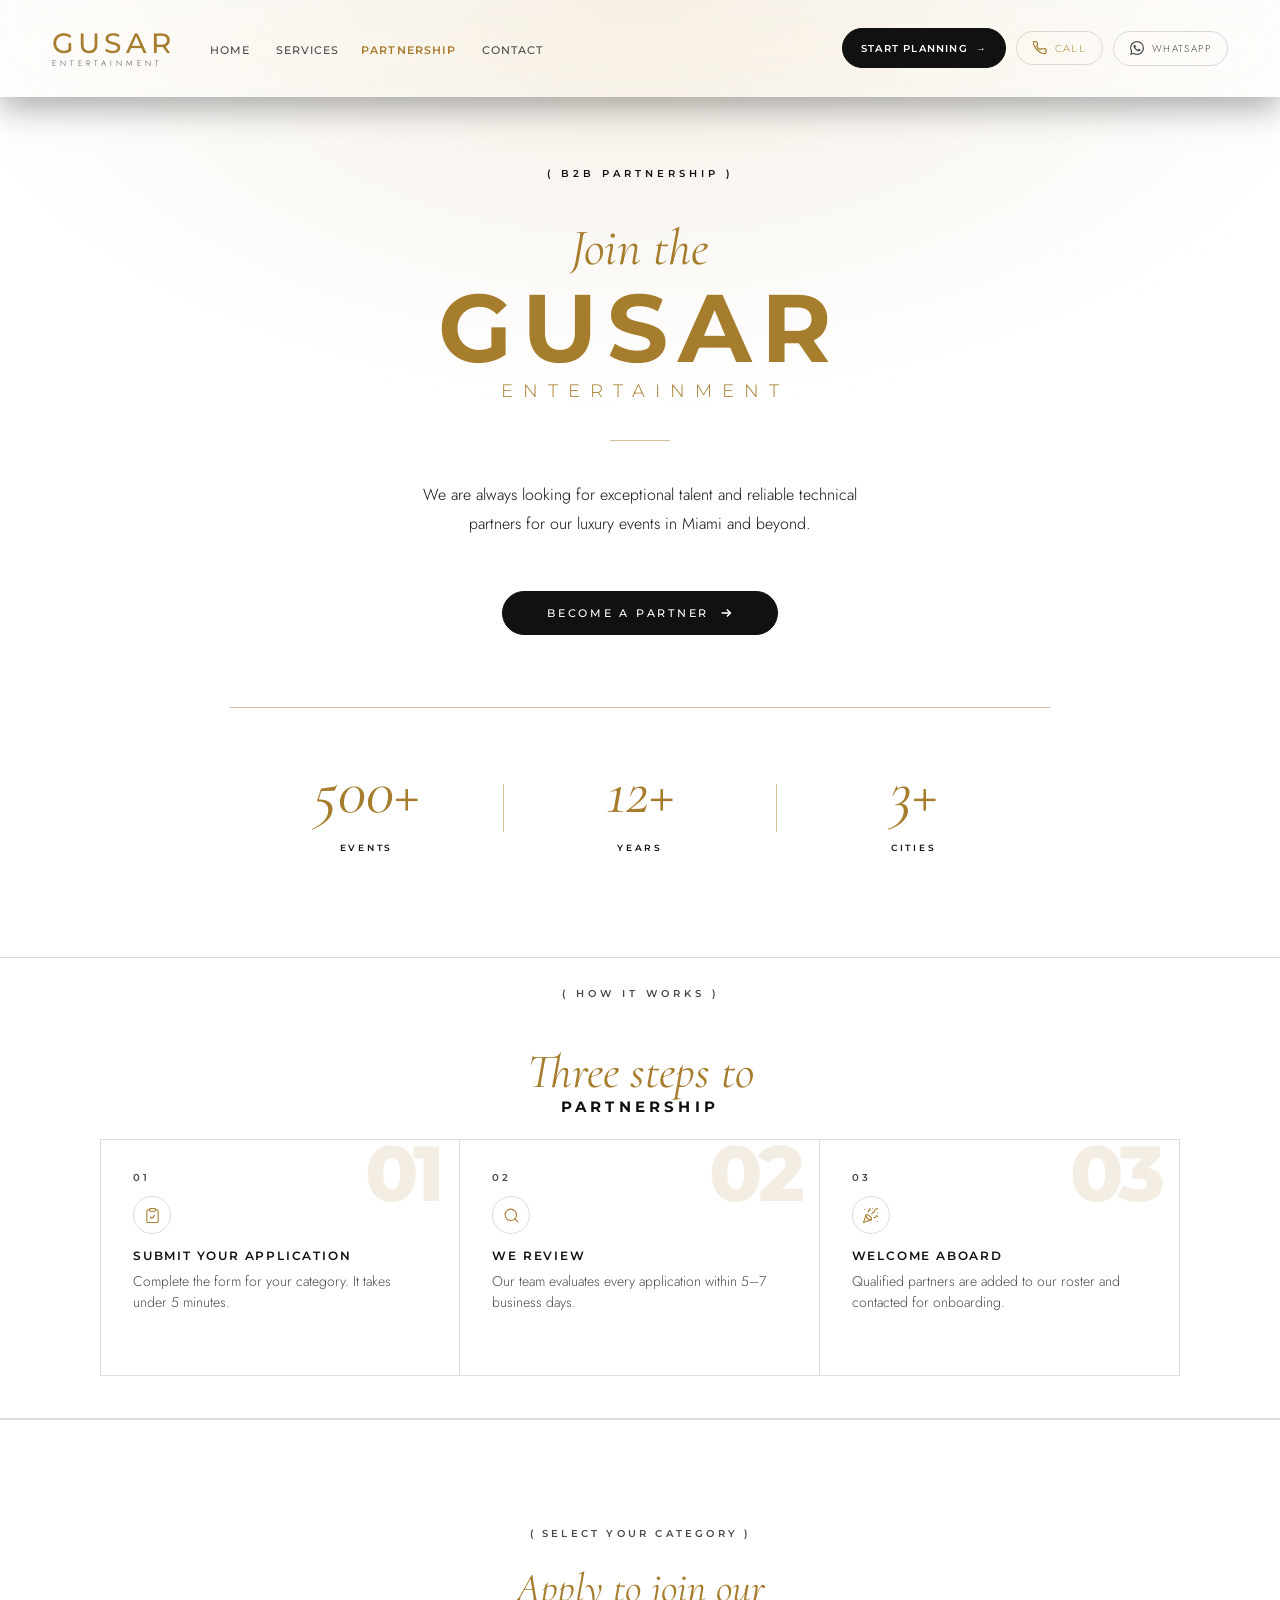
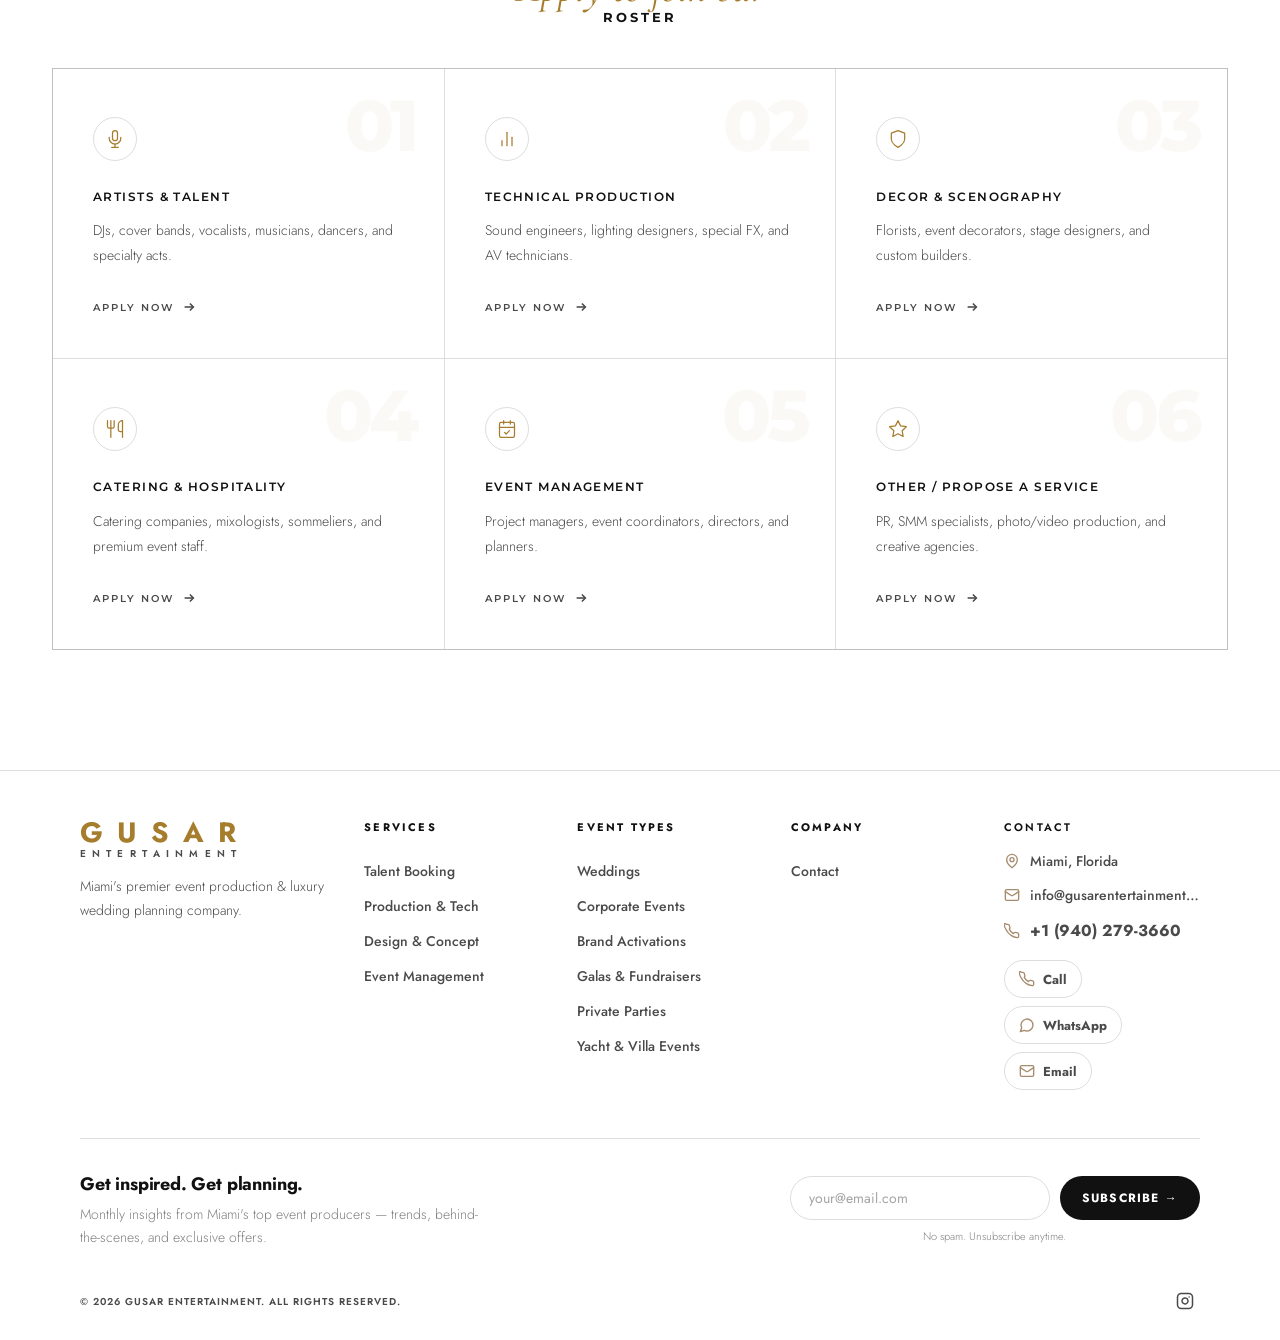
==== commit ef0414ce: "hjv" ====
--- a/partnership.html
+++ b/partnership.html
@@ -129,6 +129,9 @@
       body.partnership-page.page-scrolled nav {
         padding: calc(env(safe-area-inset-top,0px) + 14px) 20px 14px !important;
         justify-content: space-between !important;
+        backdrop-filter: none !important;
+        -webkit-backdrop-filter: none !important;
+        box-shadow: 0 6px 18px rgba(17, 17, 17, 0.08) !important;
       }
       .partnership-page .nav-logo {
         position: static !important;
@@ -740,6 +743,17 @@
       -webkit-backdrop-filter: blur(28px) saturate(145%) !important;
       border-bottom: 1px solid rgba(255, 255, 255, 0.1) !important;
       box-shadow: 0 10px 34px rgba(0, 0, 0, 0.34) !important;
+    }
+
+    @media (max-width: 900px) {
+      .partnership-page nav,
+      .partnership-page nav.scrolled,
+      body.partnership-page.page-scrolled nav {
+        background: rgba(255, 255, 255, 0.94) !important;
+        backdrop-filter: none !important;
+        -webkit-backdrop-filter: none !important;
+        box-shadow: 0 6px 18px rgba(17, 17, 17, 0.08) !important;
+      }
     }
 
     .partnership-page .nav-logo-sub {
--- a/css/style.css
+++ b/css/style.css
@@ -22,7 +22,7 @@
     overflow-x: hidden;
     scroll-behavior: smooth;
     overscroll-behavior-x: none;
-    overscroll-behavior-y: none;
+    overscroll-behavior-y: auto;
     -webkit-text-size-adjust: 100%;
     text-size-adjust: 100%;
   }
@@ -37,6 +37,7 @@
     font-weight: 300;
     overflow-x: hidden;
     overscroll-behavior-x: none;
+    overscroll-behavior-y: auto;
     touch-action: pan-y;
     -webkit-tap-highlight-color: transparent;
     cursor: none;
@@ -62,8 +63,8 @@
     background: #D6A23A;
     border-radius: 50%;
     pointer-events: none;
-    transform: translate(-50%,-50%);
-    will-change: left, top;
+    transform: translate(-100px, -100px);
+    will-change: transform;
   }
   #cursor-ring, #cursor-canvas { display: none !important; }
   @media (pointer: coarse), (max-width: 900px) {
@@ -689,6 +690,8 @@
     object-position: center;
     pointer-events: none;
     filter: brightness(0.62) contrast(1.06) saturate(1);
+    transform: translateZ(0);
+    will-change: transform;
   }
   /* Grain texture */
   .hero-bg::after {
@@ -1114,6 +1117,19 @@
 
   /* ── SECTIONS ── */
   section { position: relative; }
+
+  /* Limit paint scope so browser doesn't repaint the entire page on scroll */
+  #services-editorial,
+  #testimonials,
+  #quiz-section,
+  #about,
+  #stats,
+  #roster,
+  #portfolio,
+  #process,
+  #cta {
+    contain: paint;
+  }
 
   .section-label {
     font-family: var(--mono);
@@ -2184,6 +2200,7 @@
     transform: scale(1);
     transition: opacity 0.7s var(--ease-out), transform 0.9s var(--ease-out);
     pointer-events: none;
+    will-change: transform, opacity;
     background:
       radial-gradient(circle at 20% 18%, rgba(201, 169, 97, 0.22), transparent 34%),
       linear-gradient(135deg, rgba(201, 169, 97, 0.12), rgba(255, 255, 255, 0.02) 34%, transparent 68%),
@@ -2742,11 +2759,28 @@
   }
 
   /* Steps */
-  .qstep { display: none; animation: qSlideIn 0.38s cubic-bezier(0.16,1,0.3,1) forwards; }
+  .qstep { display: none; }
   .qstep.active { display: block; }
-  .qstep.back   { animation: qSlideBack 0.38s cubic-bezier(0.16,1,0.3,1) forwards; }
-  @keyframes qSlideIn   { from { opacity:0; transform:translateX(24px);  } to { opacity:1; transform:translateX(0); } }
-  @keyframes qSlideBack { from { opacity:0; transform:translateX(-24px); } to { opacity:1; transform:translateX(0); } }
+  .qstep.step-exit {
+    opacity: 0;
+    transform: translateX(-16px);
+    transition: opacity 200ms cubic-bezier(0.23, 1, 0.32, 1), transform 200ms cubic-bezier(0.23, 1, 0.32, 1);
+  }
+  .qstep.step-exit-back {
+    transform: translateX(16px);
+  }
+  .qstep.step-enter {
+    opacity: 0;
+    transform: translateX(16px);
+  }
+  .qstep.step-enter-back {
+    transform: translateX(-16px);
+  }
+  .qstep.step-enter-active {
+    opacity: 1;
+    transform: translateX(0);
+    transition: opacity 250ms cubic-bezier(0.23, 1, 0.32, 1), transform 250ms cubic-bezier(0.23, 1, 0.32, 1);
+  }
 
   .qstep-num {
     font-family: var(--mono);
@@ -2794,7 +2828,7 @@
     gap: 18px;
   }
   .qchoice:hover { border-color: oklch(0.75 0.11 74 / 0.4); background: oklch(0.75 0.11 74 / 0.03); transform: translateY(-1px); }
-  .qchoice.selected { border-color: var(--gold); background: oklch(0.75 0.11 74 / 0.07); }
+  .qchoice.selected { border-color: var(--gold); background: var(--gold); color: #ffffff; transform: scale(0.97); }
   .qchoice-icon { font-size: 22px; margin-bottom: 0; display: block; flex: 0 0 auto; line-height: 1; }
   .qchoice-icon--plus { font-size: 26px; font-weight: 300; color: rgba(255,255,255,0.6); }
   .qchoice-icon-svg {
@@ -2848,17 +2882,25 @@
     transform: translateY(-50%);
     background: rgba(255, 255, 255, 0.24);
   }
+  .qchoice.selected .qchoice-label,
+  .qchoice.selected .qchoice-icon {
+    color: #ffffff;
+  }
   .qchoice.selected .qchoice-tick {
     background: transparent;
-    border-color: var(--gold);
+    border-color: #ffffff;
   }
   .qchoice.selected .qchoice-tick::after {
-    content: '';
+    content: '✓';
     position: absolute; top: 50%; left: 50%;
     transform: translate(-50%,-50%);
-    width: 12px; height: 12px;
-    border-radius: 50%;
-    background: var(--gold);
+    width: auto; height: auto;
+    border-radius: 0;
+    background: transparent;
+    color: #ffffff;
+    font-size: 13px;
+    font-weight: 800;
+    line-height: 1;
   }
 
   /* Something Else textarea */
@@ -2924,19 +2966,23 @@
     background: rgba(255, 255, 255, 0.24);
   }
   .qsvc.selected::after {
-    background: transparent;
+    background: var(--gold);
     border-color: var(--gold);
     content: '';
     display: block;
   }
   .qsvc.selected::before {
-    content: '';
+    content: '✓';
     position: absolute;
-    top: 50%; right: 29px;
-    width: 12px; height: 12px;
-    border-radius: 50%;
-    background: var(--gold);
-    transform: translateY(-50%);
+    top: 50%; right: 28px;
+    width: auto; height: auto;
+    border-radius: 0;
+    background: transparent;
+    color: #ffffff;
+    font-size: 12px;
+    font-weight: 800;
+    line-height: 1;
+    transform: translate(50%, -50%);
     z-index: 1;
   }
 
@@ -3385,6 +3431,259 @@
     .qchoices, .qservices { grid-template-columns: 1fr; }
   }
 
+  /* ---- Quiz redesign additions ---- */
+
+  /* Compact badge (steps 2–4) */
+  .quiz-badge-compact {
+    text-align: center;
+    font-size: 13px;
+    color: #b8a070;
+    margin: 0 0 18px;
+    letter-spacing: 0.04em;
+  }
+
+  /* Progress wrap: bar + label side by side */
+  .qp-wrap {
+    display: flex;
+    align-items: center;
+    gap: 14px;
+    margin-bottom: 28px;
+  }
+  .qp-wrap .quiz-progress {
+    flex: 1;
+    height: 4px;
+    margin-bottom: 0;
+    border-radius: 2px;
+    overflow: hidden;
+    transition: none;
+  }
+  .qp-wrap .qp-fill {
+    height: 100%;
+    border-radius: 2px;
+    background: #b8a070;
+    transition: width 350ms cubic-bezier(0.32, 0.72, 0, 1);
+  }
+  .qp-wrap .qp-label {
+    white-space: nowrap;
+    margin: 0;
+    font-size: 11px;
+    flex-shrink: 0;
+  }
+
+  /* Step 1 event grid: 2 cols on mobile */
+  @media (max-width: 900px) {
+    #qEventTypeChoices.qchoices {
+      grid-template-columns: repeat(2, 1fr);
+      gap: 10px;
+    }
+    #qEventTypeChoices .qchoice {
+      min-height: 54px;
+      padding: 14px 40px 14px 16px;
+      border-radius: 12px;
+      flex-direction: row;
+      align-items: center;
+      justify-content: flex-start;
+      text-align: left;
+      gap: 0;
+    }
+    #qEventTypeChoices .qchoice-label {
+      font-size: 14px;
+      font-weight: 600;
+      letter-spacing: 0;
+      text-align: left;
+    }
+    #qEventTypeChoices .qchoice-tick {
+      top: 50%;
+      right: 14px;
+      width: 18px;
+      height: 18px;
+      opacity: 1;
+      transform: translateY(-50%);
+    }
+    #qEventTypeChoices .qchoice.selected .qchoice-tick::after {
+      width: 8px;
+      height: 8px;
+    }
+  }
+
+  /* Services: Full Ownership badge */
+  .qsvc--featured {
+    border: 2px solid #b8a070;
+    background: rgba(184, 160, 112, 0.04);
+  }
+  .qsvc-badge {
+    display: inline-block;
+    background: rgba(184, 160, 112, 0.15);
+    color: #b8a070;
+    font-size: 10px;
+    font-weight: 700;
+    letter-spacing: 0.08em;
+    text-transform: uppercase;
+    padding: 2px 8px;
+    border-radius: 3px;
+    margin-bottom: 5px;
+    align-self: flex-start;
+    grid-column: 1;
+  }
+  .qsvc-badge + .qsvc-name { margin-top: 0; }
+
+  /* Services: Not Sure Yet — escape hatch style */
+  .qsvc--escape {
+    border-style: dashed;
+    border-color: var(--border);
+    opacity: 0.72;
+  }
+  .qsvc--escape:hover { opacity: 1; }
+  .qsvc--escape.selected { opacity: 1; border-style: solid; border-color: var(--gold); }
+
+  /* Budget toggle — text link instead of button */
+  .qbudget-toggle-link {
+    display: block;
+    background: none;
+    border: none;
+    color: var(--cream-dim);
+    font-size: 13px;
+    font-family: var(--sans);
+    cursor: pointer;
+    padding: 8px 0 0;
+    text-decoration: underline;
+    text-underline-offset: 3px;
+    transition: color 0.2s;
+  }
+  .qbudget-toggle-link:hover { color: var(--gold); }
+
+  /* Name row always stays 2-col */
+  .qname-row { grid-template-columns: repeat(2, 1fr) !important; }
+
+  /* Notes toggle link */
+  .qnotes-toggle {
+    background: none;
+    border: none;
+    color: var(--gold);
+    font-size: 14px;
+    font-family: var(--sans);
+    cursor: pointer;
+    padding: 0;
+    text-decoration: underline;
+    text-underline-offset: 3px;
+    transition: color 0.2s;
+  }
+  .qnotes-toggle:hover { color: var(--cream); }
+
+  /* Contact methods — 3 items horizontal */
+  .qcmethods--row {
+    display: flex;
+    flex-wrap: nowrap;
+    gap: 10px;
+  }
+  .qcmethods--row .qcmethod {
+    flex: 1;
+    justify-content: center;
+    min-height: 52px;
+    padding: 12px 10px;
+  }
+
+  /* Consent link */
+  .qconsent-link {
+    color: var(--gold);
+    text-decoration: underline;
+    text-underline-offset: 2px;
+  }
+
+  .qsuccess-icon {
+    transform: scale(0);
+    animation: qSuccessCheck 420ms cubic-bezier(0.23, 1, 0.32, 1) 120ms forwards;
+  }
+
+  @keyframes qSuccessCheck {
+    to { transform: scale(1); }
+  }
+
+  .qsuccess-attribution {
+    max-width: 420px;
+    margin: 0 auto 24px;
+    text-align: left;
+  }
+
+  #qEventTypeChoices .qchoice.selected {
+    background: #b8a070;
+    border-color: #b8a070;
+    color: #ffffff;
+    transform: scale(0.97);
+    transition: all 150ms cubic-bezier(0.23, 1, 0.32, 1);
+  }
+
+  #qEventTypeChoices .qchoice.selected .qchoice-label,
+  #qEventTypeChoices .qchoice.selected .qchoice-icon {
+    color: #ffffff;
+  }
+
+  #qEventTypeChoices .qchoice.selected .qchoice-tick {
+    background: transparent;
+    border-color: #ffffff;
+  }
+
+  #qEventTypeChoices .qchoice.selected .qchoice-tick::after {
+    content: '✓';
+    width: auto;
+    height: auto;
+    background: transparent;
+    color: #ffffff;
+    font-size: 13px;
+    font-weight: 800;
+  }
+
+  #qEventTypeChoices .qchoice {
+    padding-left: 58px;
+    padding-right: 20px;
+  }
+
+  #qEventTypeChoices .qchoice .qchoice-tick {
+    left: 22px;
+    right: auto;
+  }
+
+  @media (prefers-reduced-motion: reduce) {
+    .qstep,
+    .qstep.step-exit,
+    .qstep.step-enter-active,
+    .qsuccess-icon {
+      animation: none !important;
+      transition: none !important;
+      transform: none !important;
+      opacity: 1 !important;
+    }
+    .qp-wrap .qp-fill { transition: none !important; }
+  }
+
+  @media (max-width: 520px) {
+    .qname-row { grid-template-columns: repeat(2, 1fr) !important; }
+    .qcmethods--row { flex-wrap: nowrap; }
+    .qcmethods--row .qcmethod {
+      flex: 1 1 0;
+      min-width: 0;
+      gap: 6px;
+      padding: 11px 6px;
+      font-size: 11px;
+    }
+    .qcmethods--row .qcmethod svg {
+      width: 16px;
+      height: 16px;
+    }
+  }
+
+  @media (max-width: 900px) {
+    #qEventTypeChoices .qchoice {
+      padding-left: 44px;
+      padding-right: 16px;
+    }
+
+    #qEventTypeChoices .qchoice .qchoice-tick {
+      left: 14px;
+      right: auto;
+    }
+  }
+
 /* =========================================================
    Extracted from original index.html
    ========================================================= */
@@ -6372,7 +6671,7 @@
 
 body.home-light #services-editorial .ed-header {
   display: block !important;
-  width: min(100%, 980px) !important;
+  width: min(100%, 1120px) !important;
   margin: 0 auto 54px !important;
   text-align: center !important;
 }
@@ -6393,9 +6692,20 @@
 
 body.home-light #services-editorial .ed-heading,
 body.home-light #services-editorial .ed-heading.ed-shimmer {
-  font-size: clamp(42px, 5vw, 74px) !important;
-  line-height: 1.08 !important;
+  font-size: clamp(32px, 3.8vw, 52px) !important;
+  line-height: 1.02 !important;
   text-align: center !important;
+  white-space: nowrap !important;
+}
+
+body.home-light #services-editorial #services-editorial-title {
+  letter-spacing: 0.015em !important;
+  max-width: none !important;
+}
+
+body.home-light #services-editorial #services-editorial-title .ed-heading-line {
+  display: inline-block;
+  white-space: nowrap;
 }
 
 body.home-light #services-editorial .ed-grid {
@@ -6511,6 +6821,16 @@
 @media (max-width: 700px) {
   body.home-light #services-editorial {
     padding-top: 28px !important;
+  }
+
+  body.home-light #services-editorial #services-editorial-title {
+    font-size: clamp(22px, 6.2vw, 34px) !important;
+    letter-spacing: 0 !important;
+  }
+
+  body.home-light #services-editorial #services-editorial-title .ed-heading-line {
+    white-space: normal !important;
+    display: block !important;
   }
 }
 
@@ -6878,6 +7198,10 @@
   margin: 0 auto !important;
   background: transparent !important;
   border: 1px solid rgba(170, 139, 93, 0.46) !important;
+}
+
+body.home-light #process .process-timeline-line {
+  display: none;
 }
 
 body.home-light #process .process-step {
@@ -8798,3 +9122,1378 @@
       linear-gradient(0deg, rgba(16, 13, 10, 0.32), rgba(16, 13, 10, 0.06)) !important;
   }
 }
+
+/* Reference palette refresh: clean white, black type, muted brown accent */
+body.home-light {
+  --home-bg: #FFFFFF;
+  --home-bg2: #F7F7F5;
+  --home-card: #FFFFFF;
+  --home-text: #050505;
+  --home-muted: #706B64;
+  --home-accent: #8F714B;
+  --home-accent-soft: #A8875A;
+  --home-button-bg: #9A7A51;
+  --home-button-text: #FFFFFF;
+  --home-border: #E8E5E0;
+  --black: #050505;
+  --surface: #FFFFFF;
+  --surface2: #F7F7F5;
+  --cream: #050505;
+  --cream-dim: #706B64;
+  --gold: #8F714B;
+  --gold-dim: rgba(143, 113, 75, 0.28);
+  --border: #E8E5E0;
+  background: #FFFFFF !important;
+  color: #050505 !important;
+}
+
+html:has(body.home-light) {
+  background: #FFFFFF !important;
+}
+
+body.home-light nav,
+body.home-light nav.scrolled,
+body.home-light.page-scrolled nav {
+  background: rgba(255, 255, 255, 0.94) !important;
+  border-bottom-color: var(--home-border) !important;
+  box-shadow: 0 10px 32px rgba(5, 5, 5, 0.04) !important;
+}
+
+body.home-light .nav-logo-top,
+body.home-light .hero-title,
+body.home-light .hero-title-line span,
+body.home-light .section-title,
+body.home-light .cta-title,
+body.home-light .mcta-headline,
+body.home-light .ed-heading,
+body.home-light .ed-heading.ed-shimmer,
+body.home-light .portfolio-title,
+body.home-light .process-title,
+body.home-light .step-title,
+body.home-light .qtitle,
+body.home-light .qstep-title,
+body.home-light .quiz-benefits-title,
+body.home-light .nf-newsletter-headline {
+  color: var(--home-text) !important;
+  -webkit-text-fill-color: var(--home-text) !important;
+  text-shadow: none !important;
+}
+
+body.home-light .nav-logo-sub,
+body.home-light .section-label,
+body.home-light .hero-label,
+body.home-light .ed-label,
+body.home-light .services-category-title,
+body.home-light .nf-col-title,
+body.home-light .nf-contact-title,
+body.home-light .nf-logo-sub {
+  color: var(--home-accent) !important;
+  -webkit-text-fill-color: var(--home-accent) !important;
+}
+
+body.home-light .nav-link,
+body.home-light .mobile-menu-link,
+body.home-light .mobile-menu-col-link,
+body.home-light .hero-subtitle,
+body.home-light .section-subtitle,
+body.home-light .portfolio-copy,
+body.home-light .process-copy,
+body.home-light .qsubtitle,
+body.home-light .nf-brand-desc,
+body.home-light .nf-newsletter-sub,
+body.home-light .nf-list a,
+body.home-light .nf-copy {
+  color: var(--home-muted) !important;
+  -webkit-text-fill-color: var(--home-muted) !important;
+}
+
+body.home-light .nav-link:hover,
+body.home-light .nav-link.active,
+body.home-light .mobile-menu-link:hover,
+body.home-light .mobile-menu-col-link:hover,
+body.home-light .nf-list a:hover,
+body.home-light .nf-contact-item:hover,
+body.home-light .nf-social-link:hover {
+  color: var(--home-accent) !important;
+  -webkit-text-fill-color: var(--home-accent) !important;
+}
+
+body.home-light #hero,
+body.home-light #stats,
+body.home-light #roster,
+body.home-light #portfolio,
+body.home-light #cta,
+body.home-light footer,
+body.home-light .new-footer {
+  background: #FFFFFF !important;
+  color: var(--home-text) !important;
+  border-color: var(--home-border) !important;
+}
+
+body.home-light #services-editorial,
+body.home-light #testimonials,
+body.home-light #quiz-section,
+body.home-light #about,
+body.home-light #process,
+body.home-light .mcta {
+  background: var(--home-bg2) !important;
+  color: var(--home-text) !important;
+  border-color: var(--home-border) !important;
+}
+
+body.home-light .hero-bg,
+body.home-light .hero-bg-img {
+  background: #FFFFFF !important;
+}
+
+body.home-light .hero-bg-img {
+  opacity: 0.07 !important;
+  filter: grayscale(0.2) brightness(1.18) contrast(0.9) saturate(0.55) !important;
+}
+
+body.home-light .hero-bg::after {
+  background:
+    linear-gradient(180deg, rgba(255, 255, 255, 0.48) 0%, rgba(255, 255, 255, 0.84) 54%, #FFFFFF 100%),
+    radial-gradient(circle at 50% 18%, rgba(143, 113, 75, 0.08), transparent 56%) !important;
+}
+
+body.home-light #hero .hero-title,
+body.home-light #hero .hero-title-line span {
+  color: var(--home-text) !important;
+  -webkit-text-fill-color: var(--home-text) !important;
+  background: none !important;
+  background-image: none !important;
+  text-shadow: none !important;
+}
+
+body.home-light #hero .hero-title-line.italic-line span,
+body.home-light #hero .hero-label,
+body.home-light #hero .hero-tailored,
+body.home-light #hero .hero-outcome {
+  color: var(--home-accent) !important;
+  -webkit-text-fill-color: var(--home-accent) !important;
+  background: none !important;
+  background-image: none !important;
+}
+
+body.home-light #hero .hero-support,
+body.home-light #hero .hero-sub,
+body.home-light #hero .hero-checks,
+body.home-light #hero .hero-checks li,
+body.home-light #hero .hero-microcopy {
+  color: var(--home-muted) !important;
+  -webkit-text-fill-color: var(--home-muted) !important;
+  text-shadow: none !important;
+}
+
+body.home-light .nav-cta,
+body.home-light .hero-cta,
+body.home-light .cta-btn,
+body.home-light .mcta-btn,
+body.home-light .ed-btn,
+body.home-light .qbtn-primary,
+body.home-light .nf-newsletter-btn,
+body.home-light .nf-action:hover,
+body.home-light .bottom-nav-quote {
+  background: var(--home-button-bg) !important;
+  border-color: var(--home-button-bg) !important;
+  color: var(--home-button-text) !important;
+  -webkit-text-fill-color: var(--home-button-text) !important;
+}
+
+body.home-light .nav-call,
+body.home-light .nav-wa,
+body.home-light .btn-ghost,
+body.home-light .hero-secondary,
+body.home-light .qbtn-secondary,
+body.home-light .nf-action,
+body.home-light .nf-wa {
+  background: #FFFFFF !important;
+  border-color: var(--home-border) !important;
+  color: var(--home-accent) !important;
+  -webkit-text-fill-color: var(--home-accent) !important;
+}
+
+body.home-light .ed-card:not(.ed-card-talent):not(.ed-card-production):not(.ed-card-design):not(.ed-card-management),
+body.home-light .portfolio-card,
+body.home-light .process-step,
+body.home-light .qcard,
+body.home-light #quiz-section .qservices .qsvc,
+body.home-light .testimonial-card,
+body.home-light .capability-card,
+body.home-light .event-proof-card {
+  background: #FFFFFF !important;
+  border-color: var(--home-border) !important;
+  color: var(--home-text) !important;
+  box-shadow: 0 18px 50px rgba(5, 5, 5, 0.04) !important;
+}
+
+body.home-light #quiz-section .qservices .qsvc:hover,
+body.home-light #quiz-section .qservices .qsvc.selected {
+  background: #F3F0EC !important;
+  border-color: rgba(143, 113, 75, 0.5) !important;
+}
+
+body.home-light #quiz-section .qservices .qsvc-icon,
+body.home-light #quiz-section .qservices .qsvc.selected::before,
+body.home-light #quiz-section .qservices .qsvc.selected::after,
+body.home-light .process-num,
+body.home-light .step-num,
+body.home-light .nf-contact-item svg,
+body.home-light .nf-action svg {
+  color: var(--home-accent) !important;
+  border-color: var(--home-accent) !important;
+}
+
+body.home-light #marquee-gusar {
+  background: #FFFFFF !important;
+  border-color: var(--home-border) !important;
+}
+
+body.home-light #marquee-gusar,
+body.home-light .ed-event-types,
+body.home-light .services-hcb-trust .hcb-tag {
+  color: var(--home-accent) !important;
+}
+
+body.home-light #marquee-gusar::before {
+  background: linear-gradient(to right, #FFFFFF, rgba(255, 255, 255, 0.74), transparent) !important;
+}
+
+body.home-light #marquee-gusar::after {
+  background: linear-gradient(to left, #FFFFFF, rgba(255, 255, 255, 0.74), transparent) !important;
+}
+
+body.home-light #services-editorial .ed-grid {
+  background: var(--home-border) !important;
+  border-color: var(--home-border) !important;
+}
+
+body.home-light #services-editorial .ed-card-talent,
+body.home-light #services-editorial .ed-card-production,
+body.home-light #services-editorial .ed-card-design,
+body.home-light #services-editorial .ed-card-management {
+  background: #15120F !important;
+  border-color: rgba(143, 113, 75, 0.34) !important;
+}
+
+body.home-light #services-editorial .ed-card-talent .ed-bg::after,
+body.home-light #services-editorial .ed-card-production .ed-bg::after,
+body.home-light #services-editorial .ed-card-design .ed-bg::after,
+body.home-light #services-editorial .ed-card-management .ed-bg::after {
+  background:
+    linear-gradient(90deg, rgba(12, 10, 8, 0.86) 0%, rgba(58, 45, 30, 0.58) 48%, rgba(12, 10, 8, 0.06) 100%),
+    linear-gradient(0deg, rgba(12, 10, 8, 0.3), rgba(12, 10, 8, 0.05)) !important;
+}
+
+body.home-light #services-editorial .ed-card-talent .ed-card-title,
+body.home-light #services-editorial .ed-card-production .ed-card-title,
+body.home-light #services-editorial .ed-card-design .ed-card-title,
+body.home-light #services-editorial .ed-card-management .ed-card-title {
+  color: #FFFFFF !important;
+  -webkit-text-fill-color: #FFFFFF !important;
+}
+
+body.home-light #services-editorial .ed-card-talent .ed-num,
+body.home-light #services-editorial .ed-card-talent .ed-line,
+body.home-light #services-editorial .ed-card-talent .ed-tech-list li::before,
+body.home-light #services-editorial .ed-card-production .ed-num,
+body.home-light #services-editorial .ed-card-production .ed-line,
+body.home-light #services-editorial .ed-card-production .ed-tech-list li::before,
+body.home-light #services-editorial .ed-card-design .ed-num,
+body.home-light #services-editorial .ed-card-design .ed-line,
+body.home-light #services-editorial .ed-card-design .ed-tech-list li::before,
+body.home-light #services-editorial .ed-card-management .ed-num,
+body.home-light #services-editorial .ed-card-management .ed-line,
+body.home-light #services-editorial .ed-card-management .ed-tech-list li::before {
+  color: #B79562 !important;
+  background: #B79562 !important;
+}
+
+body.home-light #services-editorial .ed-card-talent .ed-num,
+body.home-light #services-editorial .ed-card-production .ed-num,
+body.home-light #services-editorial .ed-card-design .ed-num,
+body.home-light #services-editorial .ed-card-management .ed-num {
+  background: transparent !important;
+  color: #FFFFFF !important;
+  -webkit-text-fill-color: #FFFFFF !important;
+  border-color: rgba(255, 255, 255, 0.42) !important;
+}
+
+body.home-light #services-editorial .ed-card-talent .ed-line,
+body.home-light #services-editorial .ed-card-production .ed-line,
+body.home-light #services-editorial .ed-card-design .ed-line,
+body.home-light #services-editorial .ed-card-management .ed-line {
+  background: rgba(255, 255, 255, 0.42) !important;
+}
+
+body.home-light #services-editorial .ed-card-talent .ed-tech-list li::before,
+body.home-light #services-editorial .ed-card-production .ed-tech-list li::before,
+body.home-light #services-editorial .ed-card-design .ed-tech-list li::before,
+body.home-light #services-editorial .ed-card-management .ed-tech-list li::before {
+  align-self: flex-start !important;
+  margin-top: 0.62em !important;
+  box-shadow: 0 0 0 4px rgba(183, 149, 98, 0.14) !important;
+}
+
+body.home-light input,
+body.home-light select,
+body.home-light textarea,
+body.home-light .nf-newsletter-input {
+  background: #FFFFFF !important;
+  border-color: var(--home-border) !important;
+  color: var(--home-text) !important;
+}
+
+body.home-light input:focus,
+body.home-light select:focus,
+body.home-light textarea:focus,
+body.home-light .nf-newsletter-input:focus {
+  border-color: var(--home-accent) !important;
+  box-shadow: 0 0 0 3px rgba(143, 113, 75, 0.12) !important;
+}
+
+body.home-light #cursor {
+  background: var(--home-accent) !important;
+}
+
+@media (max-width: 700px) {
+  body.home-light #services-editorial .ed-card-talent,
+  body.home-light #services-editorial .ed-card-production,
+  body.home-light #services-editorial .ed-card-design,
+  body.home-light #services-editorial .ed-card-management {
+    min-height: 0 !important;
+    height: auto !important;
+  }
+
+  body.home-light #services-editorial .ed-card-talent .ed-tech-content,
+  body.home-light #services-editorial .ed-card-production .ed-tech-content,
+  body.home-light #services-editorial .ed-card-design .ed-tech-content,
+  body.home-light #services-editorial .ed-card-management .ed-tech-content {
+    padding-bottom: 28px !important;
+  }
+}
+
+body.home-light #services-editorial {
+  padding-bottom: 18px !important;
+}
+
+body.home-light #services-editorial .ed-cta-block {
+  padding-bottom: 0 !important;
+}
+
+body.home-light #quiz-section {
+  padding-top: 28px !important;
+  background: #FFFFFF !important;
+  background-color: #FFFFFF !important;
+}
+
+body.home-light #quiz-section::before,
+body.home-light #quiz-section::after {
+  display: none !important;
+  content: none !important;
+}
+
+body.home-light #quiz-section .quiz-card,
+body.home-light #quiz-section .quiz-inner,
+body.home-light #quiz-section .qstep {
+  background: #FFFFFF !important;
+  background-color: #FFFFFF !important;
+}
+
+body.home-light #quiz-section #qEventTypeChoices .qchoice,
+body.home-light #quiz-section .qservices .qsvc,
+body.home-light #quiz-section .qcmethod,
+body.home-light #quiz-section #qHeardPills .qpill {
+  background: #FFFFFF !important;
+  background-color: #FFFFFF !important;
+}
+
+/* New quiz redesign — home-light overrides */
+body.home-light #quiz-section .quiz-badge-compact {
+  color: #9C7A45;
+}
+
+body.home-light #quiz-section .qsvc--featured {
+  border-color: rgba(164, 127, 67, 0.55) !important;
+  background: rgba(164, 127, 67, 0.04) !important;
+}
+
+body.home-light #quiz-section .qsvc-badge {
+  background: rgba(164, 127, 67, 0.12);
+  color: #9C7A45;
+}
+
+body.home-light #quiz-section .qsvc--escape {
+  opacity: 0.7;
+  border-color: rgba(170, 139, 93, 0.35) !important;
+}
+body.home-light #quiz-section .qsvc--escape:hover,
+body.home-light #quiz-section .qsvc--escape.selected {
+  opacity: 1;
+}
+
+body.home-light #quiz-section .qbudget-toggle-link {
+  color: rgba(143, 115, 74, 0.7);
+}
+body.home-light #quiz-section .qbudget-toggle-link:hover { color: #9C7A45; }
+
+body.home-light #quiz-section .qnotes-toggle {
+  color: #9C7A45;
+}
+body.home-light #quiz-section .qnotes-toggle:hover { color: #7A5C30; }
+
+body.home-light #quiz-section .qconsent-link {
+  color: #9C7A45;
+}
+
+body.home-light #quiz-section .qcmethods--row .qcmethod {
+  background: #FFFFFF !important;
+}
+
+body.home-light #quiz-section #qEventTypeChoices .qchoice.selected {
+  background: #B08B4F !important;
+  color: #FFFFFF !important;
+  -webkit-text-fill-color: #FFFFFF !important;
+  border-color: #B08B4F !important;
+}
+
+body.home-light #quiz-section #qEventTypeChoices .qchoice.selected .qchoice-label,
+body.home-light #quiz-section #qEventTypeChoices .qchoice.selected .qchoice-icon,
+body.home-light #quiz-section #qEventTypeChoices .qchoice.selected .qchoice-icon--plus {
+  color: #FFFFFF !important;
+  -webkit-text-fill-color: #FFFFFF !important;
+}
+
+body.home-light #quiz-section #qEventTypeChoices .qchoice.selected .qchoice-tick {
+  background: transparent !important;
+  border-color: #FFFFFF !important;
+}
+
+body.home-light #quiz-section #qEventTypeChoices .qchoice.selected .qchoice-tick::after,
+body.home-light #quiz-section .qservices .qsvc.selected::before {
+  background: transparent !important;
+  color: #FFFFFF !important;
+  -webkit-text-fill-color: #FFFFFF !important;
+}
+
+body.home-light #quiz-section .qservices .qsvc.selected::after {
+  background: #B08B4F !important;
+  border-color: #B08B4F !important;
+}
+
+@media (max-width: 700px) {
+  body.home-light #services-editorial {
+    padding-bottom: 14px !important;
+  }
+
+  body.home-light #quiz-section {
+    padding-top: 24px !important;
+  }
+}
+
+@media (max-width: 900px) {
+  body.home-light .nav-wa,
+  body.home-light .nav-call,
+  body.partnership-page .nav-wa,
+  body.partnership-page .nav-call {
+    display: grid !important;
+    place-items: center !important;
+    padding: 0 !important;
+    text-align: center !important;
+  }
+
+  body.home-light .nav-wa svg,
+  body.home-light .nav-call svg,
+  body.partnership-page .nav-wa svg,
+  body.partnership-page .nav-call svg {
+    display: block !important;
+    width: 17px !important;
+    height: 17px !important;
+    flex: none !important;
+    margin: 0 !important;
+    transform: none !important;
+  }
+
+  body.home-light .nav-call svg,
+  body.partnership-page .nav-call svg {
+    stroke-width: 2.1 !important;
+  }
+}
+
+@media (max-width: 430px) {
+  body.home-light .nav-wa svg,
+  body.home-light .nav-call svg,
+  body.partnership-page .nav-wa svg,
+  body.partnership-page .nav-call svg {
+    width: 16px !important;
+    height: 16px !important;
+  }
+}
+
+@media (max-width: 900px) {
+  body.home-light .nav-wa,
+  body.home-light .nav-call,
+  body.partnership-page .nav-wa,
+  body.partnership-page .nav-call {
+    position: relative !important;
+    display: block !important;
+    font-size: 0 !important;
+    line-height: 0 !important;
+  }
+
+  body.home-light .nav-wa svg,
+  body.home-light .nav-call svg,
+  body.partnership-page .nav-wa svg,
+  body.partnership-page .nav-call svg {
+    position: absolute !important;
+    top: 50% !important;
+    left: 50% !important;
+    width: 17px !important;
+    height: 17px !important;
+    margin: 0 !important;
+    flex: none !important;
+    transform: translate(-50%, -50%) !important;
+    transform-origin: center !important;
+  }
+
+  body.home-light .nav-wa svg,
+  body.partnership-page .nav-wa svg {
+    transform: translate(-50%, -50%) translateY(0.5px) !important;
+  }
+
+  body.home-light .nav-call svg,
+  body.partnership-page .nav-call svg {
+    transform: translate(-50%, -50%) translate(0.5px, 0.5px) !important;
+  }
+}
+
+.mobile-fab {
+  display: none;
+}
+
+@media (max-width: 900px) {
+  .mobile-fab {
+    --fab-gold: #b8a070;
+    --fab-blue: #2f80ed;
+    --fab-whatsapp: #25d366;
+    --fab-ease: cubic-bezier(0.32, 0.72, 0, 1);
+    position: fixed;
+    right: 24px;
+    bottom: calc(24px + env(safe-area-inset-bottom, 0px));
+    z-index: 99990;
+    display: grid;
+    justify-items: end;
+    gap: 10px;
+    pointer-events: none;
+    transition: transform 200ms var(--fab-ease), opacity 200ms ease;
+    will-change: transform, opacity;
+  }
+
+  .mobile-fab.is-hidden {
+    opacity: 0;
+    transform: translate3d(0, calc(100% + 32px), 0);
+  }
+
+  .mobile-fab-toggle,
+  .mobile-fab-action {
+    width: 56px;
+    height: 56px;
+    border-radius: 50%;
+    display: grid;
+    place-items: center;
+    color: #ffffff;
+    border: 1px solid rgba(255, 255, 255, 0.52);
+    box-shadow: 0 16px 34px rgba(36, 25, 13, 0.22), inset 0 1px 0 rgba(255, 255, 255, 0.28);
+    -webkit-tap-highlight-color: transparent;
+    pointer-events: auto;
+  }
+
+  .mobile-fab-toggle {
+    position: relative;
+    background: var(--fab-gold);
+    cursor: pointer;
+    transition: transform 250ms var(--fab-ease), background 200ms ease, box-shadow 200ms ease;
+  }
+
+  .mobile-fab.is-open .mobile-fab-toggle {
+    transform: rotate(90deg);
+  }
+
+  .mobile-fab-actions {
+    display: grid;
+    justify-items: end;
+    gap: 8px;
+    pointer-events: none;
+  }
+
+  .mobile-fab-action {
+    display: inline-grid;
+    grid-template-columns: 18px minmax(0, 1fr);
+    width: 156px;
+    min-width: 0;
+    height: 44px;
+    min-height: 44px;
+    padding: 0 14px;
+    gap: 10px;
+    border-radius: 999px;
+    background: var(--fab-gold);
+    color: #ffffff;
+    border-color: rgba(255, 255, 255, 0.42);
+    text-decoration: none;
+    font-family: "Montserrat", sans-serif;
+    font-size: 9px;
+    font-weight: 800;
+    letter-spacing: 0.1em;
+    line-height: 1.05;
+    text-transform: uppercase;
+    opacity: 0;
+    transform: translateY(8px) scale(0.98);
+    box-shadow: 0 12px 28px rgba(36, 25, 13, 0.18), inset 0 1px 0 rgba(255, 255, 255, 0.24);
+    transition:
+      opacity 200ms ease,
+      transform 200ms var(--fab-ease),
+      background 200ms ease,
+      color 200ms ease;
+  }
+
+  .mobile-fab-action span {
+    min-width: 0;
+    overflow: hidden;
+    text-overflow: ellipsis;
+    white-space: nowrap;
+  }
+
+  .mobile-fab.is-open .mobile-fab-actions {
+    pointer-events: auto;
+  }
+
+  .mobile-fab.is-open .mobile-fab-action {
+    opacity: 1;
+    transform: translateY(0) scale(1);
+  }
+
+  .mobile-fab.is-open .mobile-fab-action:nth-child(1) {
+    transition-delay: 0ms;
+  }
+
+  .mobile-fab.is-open .mobile-fab-action:nth-child(2) {
+    transition-delay: 50ms;
+  }
+
+  .mobile-fab.is-open .mobile-fab-action:nth-child(3) {
+    transition-delay: 100ms;
+  }
+
+  .mobile-fab-icon,
+  .mobile-fab-action svg {
+    width: 22px;
+    height: 22px;
+    fill: none;
+    stroke: currentColor;
+    stroke-width: 2;
+    stroke-linecap: round;
+    stroke-linejoin: round;
+  }
+
+  .mobile-fab-action svg {
+    width: 18px;
+    height: 18px;
+  }
+
+  .mobile-fab-icon {
+    position: absolute;
+    inset: 0;
+    margin: auto;
+    transition: opacity 180ms ease, transform 250ms var(--fab-ease);
+  }
+
+  .mobile-fab-icon-close {
+    opacity: 0;
+    transform: rotate(-90deg) scale(0.84);
+  }
+
+  .mobile-fab.is-open .mobile-fab-icon-wa {
+    opacity: 0;
+    transform: rotate(90deg) scale(0.84);
+  }
+
+  .mobile-fab.is-open .mobile-fab-icon-close {
+    opacity: 1;
+    transform: rotate(-90deg) scale(1);
+  }
+
+  .mobile-fab-action-start {
+    background: var(--fab-gold);
+    color: #ffffff;
+  }
+
+  .mobile-fab-action-call {
+    background: var(--fab-blue);
+    color: #ffffff;
+  }
+
+  .mobile-fab-action-wa {
+    background: var(--fab-whatsapp);
+    color: #ffffff;
+  }
+
+  .mobile-fab-action:active,
+  .mobile-fab-toggle:active {
+    transform: scale(0.96);
+  }
+
+  body.mobile-menu-open .mobile-fab,
+  body.collab-modal-open .mobile-fab {
+    display: none !important;
+  }
+}
+
+@media (prefers-reduced-motion: reduce) {
+  .mobile-fab,
+  .mobile-fab-toggle,
+  .mobile-fab-action,
+  .mobile-fab-icon {
+    transition: none !important;
+  }
+
+  .mobile-fab-action,
+  .mobile-fab.is-open .mobile-fab-action,
+  .mobile-fab.is-hidden {
+    transform: none !important;
+  }
+}
+
+/* Compact services conversion flow */
+body.home-light #services-editorial .ed-mini-cta {
+  grid-column: 1 / -1;
+  display: flex;
+  align-items: center;
+  justify-content: space-between;
+  gap: 18px;
+  padding: 28px 34px;
+  background: #ffffff;
+  border: 1px solid var(--home-border);
+  color: var(--home-text);
+  opacity: 1;
+  transform: none;
+}
+
+body.home-light #services-editorial .ed-mini-cta h3 {
+  margin: 0;
+  color: var(--home-accent);
+  font-family: "Montserrat", sans-serif;
+  font-size: clamp(22px, 2.4vw, 32px);
+  line-height: 1.08;
+  letter-spacing: 0;
+}
+
+body.home-light #services-editorial .ed-mini-cta p {
+  margin: 0;
+  color: var(--home-muted);
+  font-size: 15px;
+  line-height: 1.5;
+}
+
+body.home-light #services-editorial .ed-mini-cta a,
+body.home-light #services-editorial .ed-details-toggle {
+  display: inline-flex;
+  align-items: center;
+  justify-content: center;
+  min-height: 44px;
+  border: 1px solid rgba(184, 160, 112, 0.55);
+  border-radius: 999px;
+  background: #b8a070;
+  color: #ffffff;
+  font-family: "Montserrat", sans-serif;
+  font-size: 11px;
+  font-weight: 700;
+  letter-spacing: 0.12em;
+  line-height: 1;
+  text-transform: uppercase;
+  text-decoration: none;
+}
+
+body.home-light #services-editorial .ed-mini-cta a {
+  flex: 0 0 auto;
+  padding: 0 22px;
+}
+
+body.home-light #services-editorial .ed-details-toggle {
+  position: relative;
+  z-index: 12;
+  width: max-content;
+  min-height: 36px;
+  padding: 0 16px;
+  margin-top: 4px;
+  background: rgba(255, 255, 255, 0.08);
+  border-color: rgba(255, 255, 255, 0.3);
+  cursor: pointer;
+}
+
+body.home-light #services-editorial .ed-details-toggle::after {
+  content: "+";
+  margin-left: 8px;
+  font-size: 14px;
+  line-height: 1;
+}
+
+body.home-light #services-editorial .ed-details-toggle[aria-expanded="true"]::after {
+  content: "-";
+}
+
+body.home-light #services-editorial .ed-tech-list[hidden] {
+  display: none !important;
+}
+
+body.home-light #services-editorial .ed-card.is-details-open .ed-tech-list {
+  display: flex !important;
+  margin-top: 18px !important;
+}
+
+body.home-light #services-editorial .ed-card-copy {
+  display: -webkit-box;
+  overflow: hidden;
+  -webkit-box-orient: vertical;
+  -webkit-line-clamp: 2;
+}
+
+@media (max-width: 700px) {
+  body.home-light #services-editorial .ed-grid {
+    display: grid !important;
+    grid-template-columns: 1fr !important;
+    gap: 12px !important;
+    background: transparent !important;
+    border: 0 !important;
+  }
+
+  body.home-light #services-editorial .ed-card-talent,
+  body.home-light #services-editorial .ed-card-production,
+  body.home-light #services-editorial .ed-card-design,
+  body.home-light #services-editorial .ed-card-management {
+    display: flex !important;
+    min-height: 0 !important;
+    height: auto !important;
+    border: 1px solid rgba(170, 139, 93, 0.34) !important;
+    background: #FFFFFF !important;
+  }
+
+  body.home-light #services-editorial .ed-card-talent,
+  body.home-light #services-editorial .ed-card-design {
+    flex-direction: column !important;
+  }
+
+  body.home-light #services-editorial .ed-card-production,
+  body.home-light #services-editorial .ed-card-management {
+    flex-direction: column !important;
+  }
+
+  body.home-light #services-editorial .ed-card-talent .ed-bg,
+  body.home-light #services-editorial .ed-card-design .ed-bg {
+    order: 1 !important;
+  }
+
+  body.home-light #services-editorial .ed-card-talent .ed-tech-content,
+  body.home-light #services-editorial .ed-card-design .ed-tech-content {
+    order: 2 !important;
+  }
+
+  body.home-light #services-editorial .ed-card-production .ed-tech-content,
+  body.home-light #services-editorial .ed-card-management .ed-tech-content {
+    order: 1 !important;
+  }
+
+  body.home-light #services-editorial .ed-card-production .ed-bg,
+  body.home-light #services-editorial .ed-card-management .ed-bg {
+    order: 2 !important;
+  }
+
+  body.home-light #services-editorial .ed-card-talent .ed-bg,
+  body.home-light #services-editorial .ed-card-production .ed-bg,
+  body.home-light #services-editorial .ed-card-design .ed-bg,
+  body.home-light #services-editorial .ed-card-management .ed-bg {
+    position: relative !important;
+    inset: auto !important;
+    width: 100% !important;
+    height: 138px !important;
+    min-height: 138px !important;
+    flex: 0 0 138px !important;
+  }
+
+  body.home-light #services-editorial .ed-card-talent .ed-bg img,
+  body.home-light #services-editorial .ed-card-production .ed-bg img,
+  body.home-light #services-editorial .ed-card-design .ed-bg img,
+  body.home-light #services-editorial .ed-card-management .ed-bg img {
+    object-position: center center !important;
+  }
+
+  body.home-light #services-editorial .ed-card-talent .ed-tech-content,
+  body.home-light #services-editorial .ed-card-production .ed-tech-content,
+  body.home-light #services-editorial .ed-card-design .ed-tech-content,
+  body.home-light #services-editorial .ed-card-management .ed-tech-content {
+    width: 100% !important;
+    padding: 22px 22px 24px !important;
+  }
+
+  body.home-light #services-editorial .ed-card-top {
+    margin-bottom: 14px !important;
+  }
+
+  body.home-light #services-editorial .ed-card-title {
+    margin-bottom: 10px !important;
+    font-size: 25px !important;
+  }
+
+  body.home-light #services-editorial .ed-card-copy {
+    display: block !important;
+    -webkit-line-clamp: unset !important;
+    overflow: visible !important;
+    margin-bottom: 14px !important;
+    font-size: 14px !important;
+    line-height: 1.45 !important;
+  }
+
+  body.home-light #services-editorial .ed-mini-cta {
+    display: grid;
+    justify-items: center;
+    gap: 10px;
+    padding: 24px 18px;
+    text-align: center;
+  }
+
+  body.home-light #services-editorial .ed-mini-cta h3 {
+    font-size: clamp(18px, 5.5vw, 24px);
+  }
+
+  body.home-light #services-editorial .ed-mini-cta p {
+    max-width: 260px;
+    font-size: 14px;
+  }
+
+  body.home-light #services-editorial .ed-mini-cta a {
+    width: min(100%, 260px);
+  }
+}
+
+/* Mobile service cards: keep the image strip, but make the content panel readable. */
+@media (max-width: 700px) {
+  body.home-light #services-editorial .ed-card-talent,
+  body.home-light #services-editorial .ed-card-production,
+  body.home-light #services-editorial .ed-card-design,
+  body.home-light #services-editorial .ed-card-management {
+    background: #FFFFFF !important;
+    border-color: rgba(170, 139, 93, 0.42) !important;
+    box-shadow: 0 10px 26px rgba(48, 37, 24, 0.06) !important;
+  }
+
+  body.home-light #services-editorial .ed-card-talent .ed-tech-content,
+  body.home-light #services-editorial .ed-card-production .ed-tech-content,
+  body.home-light #services-editorial .ed-card-design .ed-tech-content,
+  body.home-light #services-editorial .ed-card-management .ed-tech-content {
+    background: #FFFFFF !important;
+  }
+
+  body.home-light #services-editorial .ed-card-talent .ed-card-title,
+  body.home-light #services-editorial .ed-card-production .ed-card-title,
+  body.home-light #services-editorial .ed-card-design .ed-card-title,
+  body.home-light #services-editorial .ed-card-management .ed-card-title {
+    color: #3F3122 !important;
+    -webkit-text-fill-color: #3F3122 !important;
+  }
+
+  body.home-light #services-editorial .ed-card-talent .ed-card-copy,
+  body.home-light #services-editorial .ed-card-production .ed-card-copy,
+  body.home-light #services-editorial .ed-card-design .ed-card-copy,
+  body.home-light #services-editorial .ed-card-management .ed-card-copy,
+  body.home-light #services-editorial .ed-card-talent .ed-tech-list li,
+  body.home-light #services-editorial .ed-card-production .ed-tech-list li,
+  body.home-light #services-editorial .ed-card-design .ed-tech-list li,
+  body.home-light #services-editorial .ed-card-management .ed-tech-list li,
+  body.home-light #services-editorial .ed-card-talent .ed-tech-list li:last-child,
+  body.home-light #services-editorial .ed-card-production .ed-tech-list li:last-child,
+  body.home-light #services-editorial .ed-card-design .ed-tech-list li:last-child,
+  body.home-light #services-editorial .ed-card-management .ed-tech-list li:last-child {
+    color: rgba(63, 49, 34, 0.78) !important;
+    -webkit-text-fill-color: rgba(63, 49, 34, 0.78) !important;
+  }
+
+  body.home-light #services-editorial .ed-card-talent .ed-num,
+  body.home-light #services-editorial .ed-card-production .ed-num,
+  body.home-light #services-editorial .ed-card-design .ed-num,
+  body.home-light #services-editorial .ed-card-management .ed-num {
+    color: #9C7A45 !important;
+    -webkit-text-fill-color: #9C7A45 !important;
+  }
+
+  body.home-light #services-editorial .ed-card-talent .ed-line,
+  body.home-light #services-editorial .ed-card-production .ed-line,
+  body.home-light #services-editorial .ed-card-design .ed-line,
+  body.home-light #services-editorial .ed-card-management .ed-line,
+  body.home-light #services-editorial .ed-card-talent .ed-tech-list li::before,
+  body.home-light #services-editorial .ed-card-production .ed-tech-list li::before,
+  body.home-light #services-editorial .ed-card-design .ed-tech-list li::before,
+  body.home-light #services-editorial .ed-card-management .ed-tech-list li::before {
+    background: #9C7A45 !important;
+  }
+
+  body.home-light #services-editorial .ed-details-toggle {
+    background: #111111 !important;
+    border-color: #111111 !important;
+    color: #FFFFFF !important;
+    -webkit-text-fill-color: #FFFFFF !important;
+  }
+}
+
+/* Services cards: compact app-card treatment for mobile review pass. */
+@media (max-width: 700px) {
+  body.home-light #services-editorial {
+    background: #f9fafb !important;
+  }
+
+  body.home-light #services-editorial .ed-grid {
+    gap: 16px !important;
+  }
+
+  body.home-light #services-editorial .ed-card-talent,
+  body.home-light #services-editorial .ed-card-production,
+  body.home-light #services-editorial .ed-card-design,
+  body.home-light #services-editorial .ed-card-management {
+    overflow: hidden !important;
+    border: 1px solid #f3f4f6 !important;
+    border-radius: 12px !important;
+    background: #ffffff !important;
+    box-shadow: 0 1px 2px 0 rgba(0, 0, 0, 0.05) !important;
+    transform: none !important;
+    transition: transform 0.3s ease, box-shadow 0.3s ease, border-color 0.3s ease !important;
+    font-family: Inter, var(--sans) !important;
+  }
+
+  body.home-light #services-editorial .ed-card.is-details-open {
+    border-color: rgba(139, 115, 85, 0.2) !important;
+    box-shadow: 0 8px 18px rgba(17, 24, 39, 0.08) !important;
+    transform: scale(1.02) !important;
+    z-index: 2;
+  }
+
+  body.home-light #services-editorial .ed-card-talent .ed-bg,
+  body.home-light #services-editorial .ed-card-production .ed-bg,
+  body.home-light #services-editorial .ed-card-design .ed-bg,
+  body.home-light #services-editorial .ed-card-management .ed-bg {
+    order: 1 !important;
+    position: relative !important;
+    width: 100% !important;
+    height: 192px !important;
+    min-height: 192px !important;
+    flex: 0 0 192px !important;
+    overflow: hidden !important;
+  }
+
+  body.home-light #services-editorial .ed-card-talent .ed-bg::after,
+  body.home-light #services-editorial .ed-card-production .ed-bg::after,
+  body.home-light #services-editorial .ed-card-design .ed-bg::after,
+  body.home-light #services-editorial .ed-card-management .ed-bg::after {
+    background:
+      linear-gradient(90deg, rgba(17, 24, 39, 0.34), rgba(17, 24, 39, 0.06) 48%, rgba(17, 24, 39, 0.18)),
+      linear-gradient(0deg, rgba(17, 24, 39, 0.18), transparent 42%) !important;
+  }
+
+  body.home-light #services-editorial .ed-card-talent .ed-bg img,
+  body.home-light #services-editorial .ed-card-production .ed-bg img,
+  body.home-light #services-editorial .ed-card-design .ed-bg img,
+  body.home-light #services-editorial .ed-card-management .ed-bg img {
+    object-position: center center !important;
+  }
+
+  body.home-light #services-editorial .ed-card-talent .ed-tech-content,
+  body.home-light #services-editorial .ed-card-production .ed-tech-content,
+  body.home-light #services-editorial .ed-card-design .ed-tech-content,
+  body.home-light #services-editorial .ed-card-management .ed-tech-content {
+    order: 2 !important;
+    padding: 24px !important;
+    background: #ffffff !important;
+  }
+
+  body.home-light #services-editorial .ed-card-top {
+    gap: 10px !important;
+    margin-bottom: 12px !important;
+  }
+
+  body.home-light #services-editorial .ed-num {
+    color: #8b7355 !important;
+    -webkit-text-fill-color: #8b7355 !important;
+    font-size: 14px !important;
+    font-weight: 800 !important;
+    letter-spacing: 0.1em !important;
+  }
+
+  body.home-light #services-editorial .ed-line {
+    width: 32px !important;
+    height: 1px !important;
+    background: rgba(139, 115, 85, 0.3) !important;
+  }
+
+  body.home-light #services-editorial .ed-card-title {
+    margin: 0 0 12px !important;
+    color: #3d3129 !important;
+    -webkit-text-fill-color: #3d3129 !important;
+    font-family: Inter, var(--sans) !important;
+    font-size: 24px !important;
+    font-weight: 800 !important;
+    line-height: 1.25 !important;
+    letter-spacing: 0 !important;
+  }
+
+  body.home-light #services-editorial .ed-card-copy {
+    margin: 0 0 24px !important;
+    color: #4b5563 !important;
+    -webkit-text-fill-color: #4b5563 !important;
+    font-size: 14px !important;
+    line-height: 1.625 !important;
+  }
+
+  body.home-light #services-editorial .ed-details-toggle {
+    min-height: 40px !important;
+    padding: 10px 20px !important;
+    border: 0 !important;
+    border-radius: 9999px !important;
+    background: #1a1a1a !important;
+    color: #ffffff !important;
+    -webkit-text-fill-color: #ffffff !important;
+    font-size: 12px !important;
+    font-weight: 800 !important;
+    letter-spacing: 0.08em !important;
+  }
+
+  body.home-light #services-editorial .ed-details-toggle::after {
+    font-size: 16px !important;
+  }
+
+  body.home-light #services-editorial .ed-tech-list {
+    display: flex !important;
+    max-height: 0;
+    opacity: 0;
+    overflow: hidden;
+    gap: 10px !important;
+    margin: 0 !important;
+    transition: max-height 0.3s ease, opacity 0.3s ease, margin-top 0.3s ease !important;
+  }
+
+  body.home-light #services-editorial .ed-tech-list[hidden] {
+    display: flex !important;
+  }
+
+  body.home-light #services-editorial .ed-card.is-details-open .ed-tech-list {
+    max-height: 260px;
+    opacity: 1;
+    margin-top: 20px !important;
+  }
+
+  body.home-light #services-editorial .ed-tech-list li,
+  body.home-light #services-editorial .ed-tech-list li:last-child {
+    align-items: flex-start !important;
+    gap: 12px !important;
+    color: #4b5563 !important;
+    -webkit-text-fill-color: #4b5563 !important;
+    font-family: Inter, var(--sans) !important;
+    font-size: 14px !important;
+    line-height: 1.5 !important;
+    letter-spacing: 0 !important;
+    text-transform: none !important;
+  }
+
+  body.home-light #services-editorial .ed-tech-list li::before {
+    width: 8px !important;
+    height: 8px !important;
+    flex: 0 0 8px !important;
+    margin-top: 0.45em !important;
+    border-radius: 50% !important;
+    background: #8b7355 !important;
+    box-shadow: 0 0 0 4px rgba(139, 115, 85, 0.2) !important;
+  }
+
+  body.home-light #services-editorial .ed-mini-cta {
+    display: flex !important;
+    flex-direction: column !important;
+    align-items: center !important;
+    justify-content: center !important;
+    text-align: center !important;
+    min-height: 0 !important;
+    padding: 28px 24px !important;
+    border-radius: 12px !important;
+    background: #ffffff !important;
+    border: 1px solid #f3f4f6 !important;
+    box-shadow: 0 1px 2px rgba(0, 0, 0, 0.05) !important;
+  }
+
+  body.home-light #services-editorial .ed-mini-cta h3,
+  body.home-light #services-editorial .ed-mini-cta p {
+    text-align: center !important;
+  }
+
+  body.home-light #services-editorial .ed-mini-cta a {
+    margin-inline: auto !important;
+  }
+}
+
+@media (max-width: 700px) {
+  body.home-light #stats {
+    padding: 14px 10px !important;
+    background: #171b1f !important;
+    color: #ffffff !important;
+    border-top: 1px solid rgba(255, 255, 255, 0.08) !important;
+    border-bottom: 1px solid rgba(0, 0, 0, 0.24) !important;
+  }
+
+  body.home-light #stats .stats-grid {
+    display: grid !important;
+    grid-template-columns: repeat(4, minmax(0, 1fr)) !important;
+    align-items: center !important;
+    justify-content: stretch !important;
+    gap: 0 !important;
+    max-width: none !important;
+    width: 100% !important;
+    margin: 0 !important;
+  }
+
+  body.home-light #stats .stat-item {
+    width: 100% !important;
+    min-width: 0 !important;
+    padding: 0 6px !important;
+    display: flex !important;
+    flex-direction: column !important;
+    align-items: center !important;
+    justify-content: center !important;
+    gap: 5px !important;
+    text-align: center !important;
+    color: #ffffff !important;
+  }
+
+  body.home-light #stats .stat-item + .stat-item {
+    border-left: 1px solid rgba(255, 255, 255, 0.12) !important;
+  }
+
+  body.home-light #stats .stat-icon {
+    width: 14px !important;
+    height: 14px !important;
+    margin: 0 !important;
+    color: #c8ad79 !important;
+    stroke: #c8ad79 !important;
+    opacity: 0.86 !important;
+  }
+
+  body.home-light #stats .stat-content {
+    min-width: 0 !important;
+  }
+
+  body.home-light #stats .stat-num {
+    display: flex !important;
+    align-items: baseline !important;
+    justify-content: center !important;
+    gap: 1px !important;
+    margin: 0 0 2px !important;
+    color: #ffffff !important;
+    -webkit-text-fill-color: #ffffff !important;
+    font-size: clamp(18px, 5.4vw, 22px) !important;
+    font-weight: 800 !important;
+    line-height: 1 !important;
+    letter-spacing: 0 !important;
+  }
+
+  body.home-light #stats .stat-num span,
+  body.home-light #stats .stat-num .stat-unit {
+    color: #c8ad79 !important;
+    -webkit-text-fill-color: #c8ad79 !important;
+    font-size: 0.62em !important;
+    font-weight: 800 !important;
+    line-height: 1 !important;
+    letter-spacing: 0.02em !important;
+  }
+
+  body.home-light #stats .stat-label {
+    margin: 0 !important;
+    color: rgba(255, 255, 255, 0.7) !important;
+    -webkit-text-fill-color: rgba(255, 255, 255, 0.7) !important;
+    font-size: clamp(7px, 2.1vw, 9px) !important;
+    font-weight: 800 !important;
+    line-height: 1.22 !important;
+    letter-spacing: 0.14em !important;
+    text-transform: uppercase !important;
+  }
+}
+
+/* Scroll/rendering performance fixes */
+img {
+  display: block;
+  height: auto;
+}
+
+.hero-bg-img {
+  will-change: auto !important;
+  backface-visibility: hidden;
+  -webkit-backface-visibility: hidden;
+}
+
+.ed-bg,
+.ed-card-technical .ed-bg {
+  will-change: auto !important;
+  contain: paint;
+  backface-visibility: hidden;
+  -webkit-backface-visibility: hidden;
+}
+
+.ed-bg img,
+.ed-card-technical .ed-bg img,
+body.home-light #services-editorial .ed-card-talent .ed-bg img,
+body.home-light #services-editorial .ed-card-production .ed-bg img,
+body.home-light #services-editorial .ed-card-design .ed-bg img,
+body.home-light #services-editorial .ed-card-management .ed-bg img {
+  display: block !important;
+  width: 100% !important;
+  height: 100% !important;
+  aspect-ratio: 1448 / 1086;
+  filter: none !important;
+  transform: translateZ(0);
+  backface-visibility: hidden;
+  -webkit-backface-visibility: hidden;
+}
+
+@media (max-width: 900px) {
+  nav,
+  nav.scrolled,
+  body.page-scrolled nav,
+  body.home-light nav,
+  body.home-light nav.scrolled,
+  body.home-light.page-scrolled nav,
+  body.partnership-page nav,
+  body.partnership-page nav.scrolled,
+  body.partnership-page.page-scrolled nav {
+    background: rgba(255, 255, 255, 0.94) !important;
+    backdrop-filter: none !important;
+    -webkit-backdrop-filter: none !important;
+    box-shadow: 0 6px 18px rgba(17, 17, 17, 0.08) !important;
+    transition: transform 0.24s ease, background-color 0.24s ease, border-color 0.24s ease !important;
+  }
+
+  .bottom-nav {
+    background: rgba(19, 24, 32, 0.92) !important;
+    backdrop-filter: none !important;
+    -webkit-backdrop-filter: none !important;
+    box-shadow: 0 14px 30px rgba(7, 10, 18, 0.22) !important;
+  }
+
+  .mobile-fab {
+    will-change: auto !important;
+  }
+
+  .mobile-fab-toggle,
+  .mobile-fab-action {
+    box-shadow: 0 10px 22px rgba(36, 25, 13, 0.18) !important;
+  }
+}
+
+@media (hover: none) {
+  .ed-card:hover .ed-bg,
+  .service-card:hover .service-card-img img {
+    transform: none !important;
+  }
+}
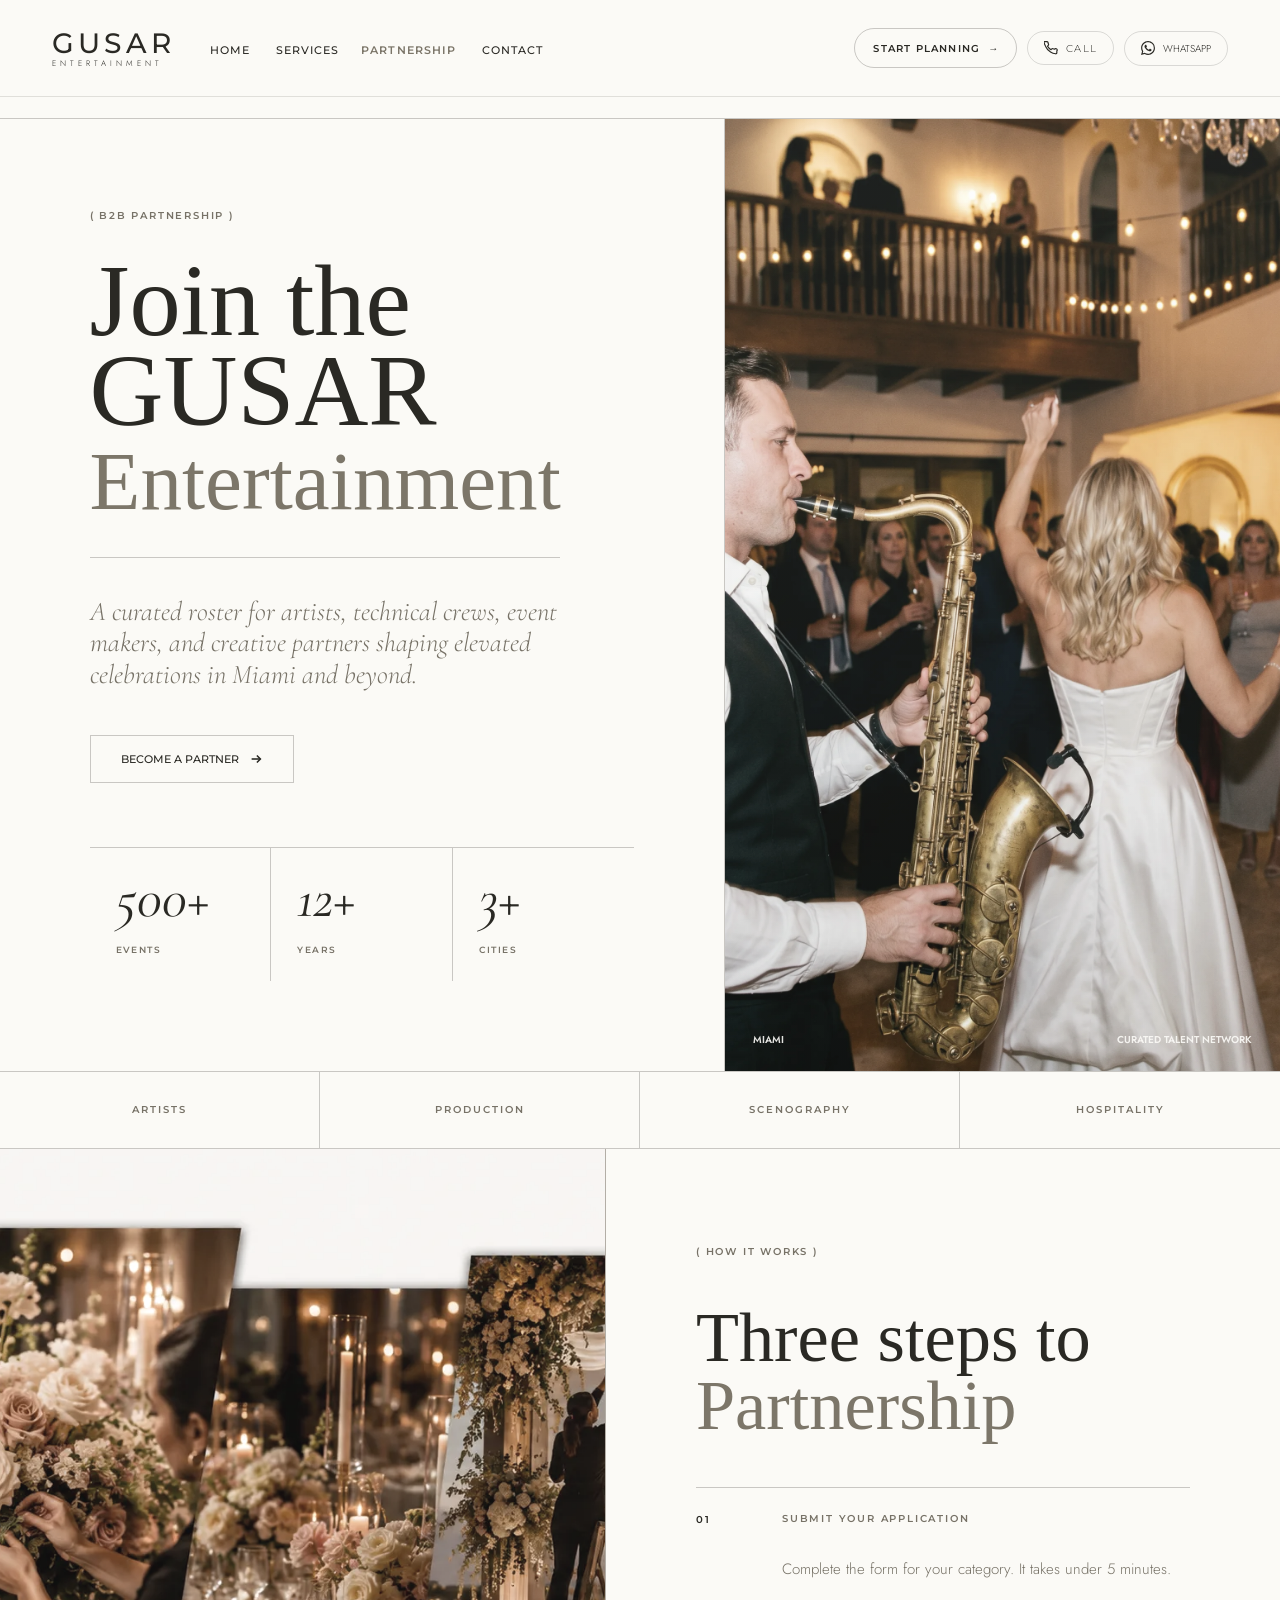
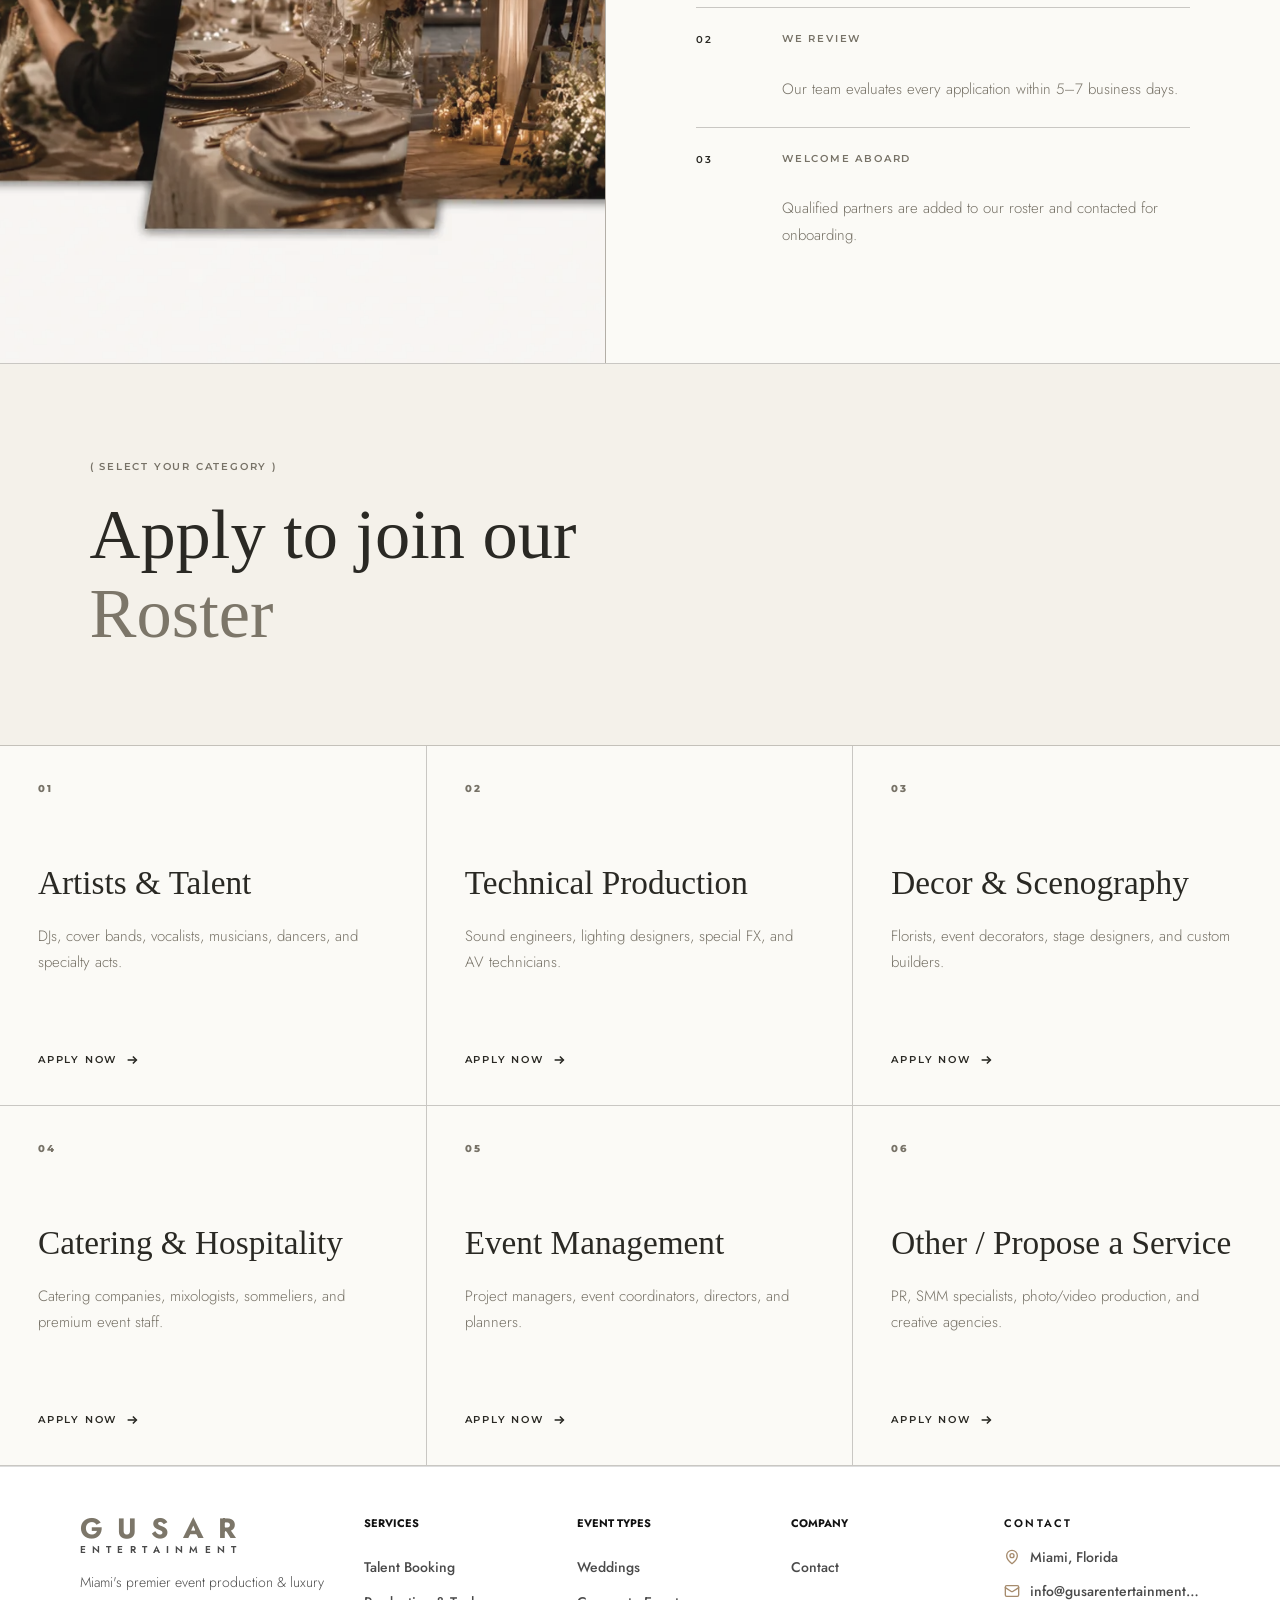
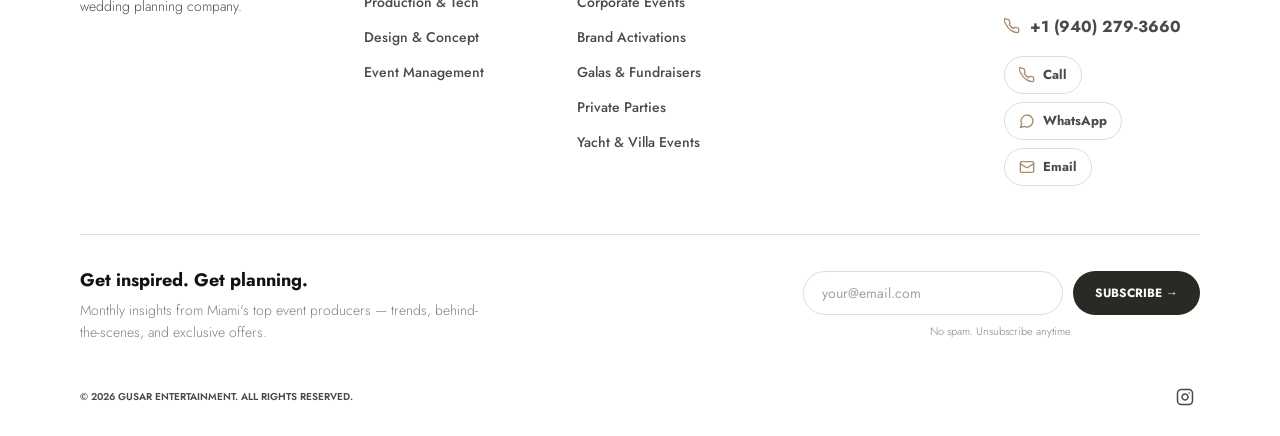
==== commit 869d4a14: "ый" ====
--- a/partnership.html
+++ b/partnership.html
@@ -928,6 +928,580 @@
         display: none !important;
       }
     }
+
+    /* ═══════════════════════════════════════════
+       EDITORIAL MINIMAL REFRESH
+       ═══════════════════════════════════════════ */
+    .partnership-page {
+      --pp-bg: #fbfaf6;
+      --pp-bg2: #f4f1ea;
+      --pp-bg3: #ebe6dc;
+      --pp-ink: #2a2924;
+      --pp-soft: #777267;
+      --pp-line: rgba(42, 41, 36, 0.24);
+      --pp-line-soft: rgba(42, 41, 36, 0.13);
+      --pp-accent: #7c7669;
+      --pp-accent-l: #a09a8d;
+      --pp-button-bg: #2a2924;
+      --pp-button-text: #fbfaf6;
+      background: var(--pp-bg) !important;
+      color: var(--pp-ink) !important;
+    }
+
+    .partnership-page,
+    .partnership-page * {
+      letter-spacing: 0;
+    }
+
+    .partnership-page nav,
+    .partnership-page nav.scrolled,
+    body.partnership-page.page-scrolled nav {
+      background: rgba(251, 250, 246, 0.88) !important;
+      border-bottom: 1px solid var(--pp-line-soft) !important;
+      box-shadow: none !important;
+    }
+
+    .partnership-page .nav-logo-top,
+    .partnership-page .nav-logo-sub,
+    .partnership-page .nav-links a,
+    .partnership-page .nav-call,
+    .partnership-page .nav-wa {
+      color: var(--pp-ink) !important;
+    }
+
+    .partnership-page .nav-cta {
+      background: transparent !important;
+      border-color: var(--pp-line) !important;
+      color: var(--pp-ink) !important;
+    }
+
+    .partnership-page .nav-cta:hover {
+      background: var(--pp-ink) !important;
+      border-color: var(--pp-ink) !important;
+      color: var(--pp-bg) !important;
+    }
+
+    .pp-hero {
+      min-height: 100svh;
+      padding: 118px 0 0;
+      align-items: stretch;
+      background: var(--pp-bg) !important;
+      border-bottom: 1px solid var(--pp-line);
+    }
+
+    .pp-hero::before {
+      display: none;
+    }
+
+    .pp-hero-inner {
+      max-width: none;
+      display: grid;
+      grid-template-columns: minmax(0, 0.94fr) minmax(360px, 0.72fr);
+      min-height: calc(100svh - 118px);
+      border-top: 1px solid var(--pp-line);
+    }
+
+    .pp-hero-copy {
+      display: flex;
+      flex-direction: column;
+      justify-content: center;
+      align-items: flex-start;
+      text-align: left;
+      padding: clamp(52px, 7vw, 108px);
+      border-right: 1px solid var(--pp-line);
+    }
+
+    .pp-hero-art {
+      position: relative;
+      min-height: 620px;
+      overflow: hidden;
+      background: #ded9cf;
+    }
+
+    .pp-hero-art img {
+      width: 100%;
+      height: 100%;
+      min-height: inherit;
+      object-fit: cover;
+      filter: saturate(0.72) contrast(0.92) brightness(1.06);
+    }
+
+    .pp-hero-art::after {
+      content: "";
+      position: absolute;
+      inset: 0;
+      background: linear-gradient(180deg, rgba(251,250,246,0.08), rgba(42,41,36,0.10));
+      pointer-events: none;
+    }
+
+    .pp-art-caption {
+      position: absolute;
+      left: 28px;
+      right: 28px;
+      bottom: 24px;
+      z-index: 1;
+      display: flex;
+      justify-content: space-between;
+      gap: 18px;
+      color: rgba(251,250,246,0.9);
+      font-family: 'Montserrat', sans-serif !important;
+      font-size: 10px;
+      font-weight: 600;
+      letter-spacing: 0.18em;
+      text-transform: uppercase;
+    }
+
+    .pp-section-label,
+    .hiw-num,
+    .pp-card-cta,
+    .pp-card-title,
+    .hiw-title {
+      font-family: 'Montserrat', sans-serif !important;
+      font-size: 10px !important;
+      font-weight: 600 !important;
+      letter-spacing: 0.18em !important;
+      color: var(--pp-soft) !important;
+    }
+
+    .pp-hero .pp-section-label {
+      margin: 0 0 34px;
+      color: var(--pp-soft) !important;
+    }
+
+    .pp-hero h1 {
+      margin: 0;
+      max-width: 760px;
+    }
+
+    .pp-hero-join,
+    .pp-hero-name,
+    .pp-hero-entertainment,
+    .hiw-heading,
+    .pp-cats-title-d {
+      font-family: 'Cormorant Garamond', Georgia, serif !important;
+      font-weight: 400 !important;
+      font-style: normal !important;
+      letter-spacing: 0 !important;
+      text-transform: none !important;
+      color: var(--pp-ink) !important;
+    }
+
+    .pp-hero-join,
+    .pp-hero-name {
+      display: inline;
+      font-size: clamp(56px, 8vw, 132px);
+      line-height: 0.88;
+    }
+
+    .pp-hero-entertainment {
+      display: block;
+      margin-top: 8px;
+      padding-left: 0;
+      font-size: clamp(48px, 6.5vw, 112px);
+      line-height: 0.9;
+      color: var(--pp-accent) !important;
+    }
+
+    .pp-divider-line {
+      width: 100%;
+      max-width: 470px;
+      margin: 38px 0;
+      background: var(--pp-line);
+    }
+
+    .pp-subtitle {
+      max-width: 500px;
+      margin: 0 0 44px;
+      color: var(--pp-soft);
+      font-family: 'Cormorant Garamond', Georgia, serif !important;
+      font-size: clamp(22px, 2.1vw, 34px);
+      font-style: italic;
+      line-height: 1.18;
+    }
+
+    .pp-btn {
+      margin: 0;
+      border-radius: 0;
+      background: transparent;
+      color: var(--pp-ink);
+      border-color: var(--pp-line);
+      padding: 16px 30px;
+    }
+
+    .pp-btn:hover {
+      background: var(--pp-ink);
+      color: var(--pp-bg);
+      border-color: var(--pp-ink);
+    }
+
+    .pp-stats {
+      justify-content: stretch;
+      width: 100%;
+      margin-top: auto;
+      padding-top: 64px;
+      border-top: 0;
+    }
+
+    .pp-stat {
+      padding: 22px 26px;
+      border-top: 1px solid var(--pp-line);
+      text-align: left;
+    }
+
+    .pp-stat strong {
+      color: var(--pp-ink);
+      font-size: clamp(38px, 4.4vw, 70px);
+    }
+
+    .pp-stat span {
+      color: var(--pp-soft);
+      letter-spacing: 0.16em;
+    }
+
+    .pp-stat-sep {
+      height: auto;
+      align-self: stretch;
+      background: var(--pp-line);
+    }
+
+    .pp-brand-strip {
+      display: grid;
+      grid-template-columns: repeat(4, 1fr);
+      border-bottom: 1px solid var(--pp-line);
+      background: var(--pp-bg);
+    }
+
+    .pp-brand-strip span {
+      min-height: 76px;
+      display: grid;
+      place-items: center;
+      border-right: 1px solid var(--pp-line);
+      color: var(--pp-soft);
+      font-family: 'Montserrat', sans-serif !important;
+      font-size: 10px;
+      font-weight: 600;
+      letter-spacing: 0.2em;
+      text-transform: uppercase;
+    }
+
+    .pp-brand-strip span:last-child {
+      border-right: 0;
+    }
+
+    .hiw-section {
+      padding: 0;
+      background: var(--pp-bg);
+      border: 0;
+    }
+
+    .hiw-inner {
+      max-width: none;
+      display: grid;
+      grid-template-columns: minmax(360px, 0.9fr) minmax(0, 1fr);
+      border-bottom: 1px solid var(--pp-line);
+    }
+
+    .hiw-media {
+      min-height: 700px;
+      border-right: 1px solid var(--pp-line);
+      overflow: hidden;
+      background: #ded9cf;
+    }
+
+    .hiw-media img {
+      width: 100%;
+      height: 100%;
+      object-fit: cover;
+      filter: saturate(0.65) contrast(0.9) brightness(1.08);
+    }
+
+    .hiw-content {
+      padding: clamp(54px, 7vw, 118px);
+      display: flex;
+      flex-direction: column;
+      justify-content: center;
+    }
+
+    .hiw-header {
+      text-align: left;
+      margin: 0 0 46px;
+    }
+
+    .hiw-heading,
+    .pp-cats-title-d {
+      font-size: clamp(42px, 5.5vw, 86px);
+      line-height: 0.96;
+    }
+
+    .hiw-heading-caps,
+    .pp-cats-title-caps {
+      font-family: 'Cormorant Garamond', Georgia, serif !important;
+      font-size: inherit;
+      font-weight: inherit;
+      letter-spacing: 0 !important;
+      text-transform: none;
+      color: var(--pp-accent);
+    }
+
+    .hiw-grid {
+      display: block;
+      border: 0;
+    }
+
+    .hiw-step {
+      display: grid;
+      grid-template-columns: 64px 1fr;
+      gap: 22px;
+      padding: 25px 0;
+      background: transparent;
+      border-top: 1px solid var(--pp-line);
+    }
+
+    .hiw-step:hover {
+      background: transparent;
+    }
+
+    .hiw-step-border {
+      border-right: 0;
+    }
+
+    .hiw-bg-num,
+    .hiw-icon-wrap,
+    .hiw-deco-line {
+      display: none;
+    }
+
+    .hiw-num {
+      margin: 0;
+      color: var(--pp-ink) !important;
+      grid-column: 1;
+      grid-row: 1 / span 2;
+    }
+
+    .hiw-desc,
+    .pp-card-desc {
+      color: var(--pp-soft);
+      font-size: 15px;
+      line-height: 1.75;
+    }
+
+    .hiw-title,
+    .hiw-desc {
+      grid-column: 2;
+      min-width: 0;
+    }
+
+    .hiw-title {
+      grid-row: 1;
+    }
+
+    .hiw-desc {
+      grid-row: 2;
+    }
+
+    .pp-cats {
+      padding: 0;
+      background: var(--pp-bg);
+      border: 0;
+    }
+
+    .pp-cats-inner {
+      max-width: none;
+    }
+
+    .pp-cats-header {
+      width: 100%;
+      margin: 0;
+      padding: clamp(54px, 7vw, 104px);
+      text-align: left;
+      border-bottom: 1px solid var(--pp-line);
+      background: var(--pp-bg2);
+    }
+
+    .pp-cards-grid {
+      grid-template-columns: repeat(3, 1fr);
+      gap: 0;
+      background: transparent;
+      border: 0;
+    }
+
+    .pp-card {
+      min-height: 360px;
+      padding: 38px;
+      background: var(--pp-bg);
+      border-right: 1px solid var(--pp-line);
+      border-bottom: 1px solid var(--pp-line);
+    }
+
+    .pp-card:nth-child(3n) {
+      border-right: 0;
+    }
+
+    .pp-card:hover {
+      background: #f1eee6;
+    }
+
+    .pp-card-num {
+      position: static;
+      margin-bottom: 72px;
+      color: var(--pp-soft);
+      opacity: 1;
+      font-size: 10px;
+      letter-spacing: 0.2em;
+    }
+
+    .pp-card-icon {
+      display: none;
+    }
+
+    .pp-card-title {
+      margin-bottom: 24px;
+      color: var(--pp-ink) !important;
+      font-family: 'Cormorant Garamond', Georgia, serif !important;
+      font-size: clamp(28px, 2.6vw, 42px) !important;
+      font-weight: 400 !important;
+      letter-spacing: 0 !important;
+      text-transform: none;
+      line-height: 1;
+    }
+
+    .pp-card-cta {
+      color: var(--pp-ink) !important;
+      margin-top: auto;
+    }
+
+    @media (max-width: 900px) {
+      .pp-hero {
+        padding-top: 82px;
+      }
+
+      .pp-hero-inner,
+      .hiw-inner {
+        grid-template-columns: 1fr;
+        min-height: 0;
+      }
+
+      .pp-hero-copy,
+      .hiw-content,
+      .pp-cats-header {
+        padding: 44px 24px;
+      }
+
+      .pp-hero-art,
+      .hiw-media {
+        min-height: 460px;
+        border-right: 0;
+        border-top: 1px solid var(--pp-line);
+      }
+
+      .pp-brand-strip {
+        grid-template-columns: repeat(2, 1fr);
+      }
+
+      .pp-brand-strip span:nth-child(2n) {
+        border-right: 0;
+      }
+
+      .pp-cards-grid {
+        grid-template-columns: repeat(2, 1fr);
+      }
+
+      .pp-card:nth-child(3n) {
+        border-right: 1px solid var(--pp-line);
+      }
+
+      .pp-card:nth-child(2n) {
+        border-right: 0;
+      }
+    }
+
+    @media (max-width: 560px) {
+      .pp-hero {
+        min-height: auto;
+        padding-top: 72px;
+      }
+
+      .pp-hero-copy {
+        padding: 34px 18px 28px;
+      }
+
+      .pp-hero-join,
+      .pp-hero-name {
+        font-size: clamp(50px, 19vw, 82px);
+      }
+
+      .pp-hero-entertainment {
+        font-size: clamp(42px, 15vw, 68px);
+      }
+
+      .pp-subtitle {
+        font-size: 22px;
+        margin-bottom: 30px;
+      }
+
+      .pp-stats {
+        padding-top: 36px;
+      }
+
+      .pp-stat {
+        padding: 16px 10px;
+      }
+
+      .pp-stat strong {
+        font-size: 31px;
+      }
+
+      .pp-stat span {
+        font-size: 7px;
+        letter-spacing: 0.12em;
+      }
+
+      .pp-hero-art,
+      .hiw-media {
+        min-height: 390px;
+      }
+
+      .hiw-content,
+      .pp-cats-header {
+        padding: 42px 18px;
+      }
+
+      .hiw-heading,
+      .pp-cats-title-d {
+        font-size: 45px;
+      }
+
+      .hiw-step {
+        grid-template-columns: 36px 1fr;
+        gap: 18px;
+        padding: 22px 0;
+      }
+
+      .hiw-desc {
+        max-width: 28ch;
+      }
+
+      .pp-brand-strip span {
+        min-height: 58px;
+        font-size: 8px;
+      }
+
+      .pp-cards-grid {
+        grid-template-columns: 1fr;
+      }
+
+      .pp-card,
+      .pp-card:nth-child(2n),
+      .pp-card:nth-child(3n) {
+        min-height: 280px;
+        padding: 30px 18px;
+        border-right: 0;
+      }
+
+      .pp-card-num {
+        margin-bottom: 52px;
+      }
+    }
   </style>
 </head>
 <body class="partnership-page has-bottom-nav" data-cc-id="cc-partnership">
@@ -997,45 +1571,62 @@
     <!-- ── HERO ── -->
     <section class="pp-hero">
       <div class="pp-hero-inner">
-        <span class="pp-section-label fade-up">( B2B Partnership )</span>
-        <h1 class="fade-up d1">
-          <span class="pp-hero-join">Join the</span>
-          <span class="pp-hero-name">GUSAR</span>
-          <span class="pp-hero-entertainment">Entertainment</span>
-        </h1>
-        <div class="pp-divider-line fade-up d2"></div>
-        <p class="pp-subtitle fade-up d2">We are always looking for exceptional talent and reliable technical partners for our luxury events in Miami and beyond.</p>
-        <a href="#pp-categories" class="pp-btn fade-up d3" data-open-collab>
-          Become a Partner
-          <svg viewBox="0 0 16 16" fill="none" stroke="currentColor" stroke-width="1.8" aria-hidden="true"><path d="M3 8h10"/><path d="M9 4l4 4-4 4"/></svg>
-        </a>
-        <div class="pp-stats fade-up d4">
-          <div class="pp-stat">
-            <strong>500+</strong>
-            <span>Events</span>
-          </div>
-          <div class="pp-stat-sep"></div>
-          <div class="pp-stat">
-            <strong>12+</strong>
-            <span>Years</span>
-          </div>
-          <div class="pp-stat-sep"></div>
-          <div class="pp-stat">
-            <strong>3+</strong>
-            <span>Cities</span>
+        <div class="pp-hero-copy">
+          <span class="pp-section-label fade-up">( B2B Partnership )</span>
+          <h1 class="fade-up d1">
+            <span class="pp-hero-join">Join the</span>
+            <span class="pp-hero-name"> GUSAR</span>
+            <span class="pp-hero-entertainment">Entertainment</span>
+          </h1>
+          <div class="pp-divider-line fade-up d2"></div>
+          <p class="pp-subtitle fade-up d2">A curated roster for artists, technical crews, event makers, and creative partners shaping elevated celebrations in Miami and beyond.</p>
+          <a href="#pp-categories" class="pp-btn fade-up d3" data-open-collab>
+            Become a Partner
+            <svg viewBox="0 0 16 16" fill="none" stroke="currentColor" stroke-width="1.8" aria-hidden="true"><path d="M3 8h10"/><path d="M9 4l4 4-4 4"/></svg>
+          </a>
+          <div class="pp-stats fade-up d4">
+            <div class="pp-stat">
+              <strong>500+</strong>
+              <span>Events</span>
+            </div>
+            <div class="pp-stat-sep"></div>
+            <div class="pp-stat">
+              <strong>12+</strong>
+              <span>Years</span>
+            </div>
+            <div class="pp-stat-sep"></div>
+            <div class="pp-stat">
+              <strong>3+</strong>
+              <span>Cities</span>
+            </div>
           </div>
         </div>
+        <figure class="pp-hero-art fade-up d2">
+          <img src="assets/Instagram feed IMG/luxury-wedding-saxophonist-miami-live-entertainment-gusar-entertainment.webp" alt="Luxury wedding saxophonist performing at a GUSAR Entertainment event">
+          <figcaption class="pp-art-caption"><span>Miami</span><span>Curated talent network</span></figcaption>
+        </figure>
       </div>
     </section>
+
+    <div class="pp-brand-strip" aria-label="Partnership categories">
+      <span>Artists</span>
+      <span>Production</span>
+      <span>Scenography</span>
+      <span>Hospitality</span>
+    </div>
 
     <!-- ── HOW IT WORKS ── -->
     <section class="hiw-section">
       <div class="hiw-inner">
-        <div class="hiw-header fade-up">
-          <span class="pp-section-label">( How It Works )</span>
-          <p class="hiw-heading">Three steps to<span class="hiw-heading-caps">Partnership</span></p>
-        </div>
-        <div class="hiw-grid">
+        <figure class="hiw-media fade-up">
+          <img src="assets/miami-event-design-decor-florals-concept.webp" alt="Refined event design and decor by GUSAR Entertainment">
+        </figure>
+        <div class="hiw-content">
+          <div class="hiw-header fade-up">
+            <span class="pp-section-label">( How It Works )</span>
+            <p class="hiw-heading">Three steps to<span class="hiw-heading-caps"> Partnership</span></p>
+          </div>
+          <div class="hiw-grid">
 
           <div class="hiw-step hiw-step-border fade-up d1">
             <div class="hiw-bg-num" aria-hidden="true">01</div>
@@ -1070,6 +1661,7 @@
             <div class="hiw-deco-line"></div>
           </div>
 
+          </div>
         </div>
       </div>
     </section>
--- a/css/style.css
+++ b/css/style.css
@@ -692,6 +692,19 @@
     filter: brightness(0.62) contrast(1.06) saturate(1);
     transform: translateZ(0);
     will-change: transform;
+  }
+  .hero-bg-video {
+    position: absolute;
+    top: 50%;
+    left: 50%;
+    width: max(133.34vw, 213.34vh);
+    height: max(75vw, 120vh);
+    min-width: 100%;
+    min-height: 100%;
+    border: 0;
+    pointer-events: none;
+    transform: translate(-50%, -50%);
+    filter: brightness(0.74) contrast(1.04) saturate(0.95);
   }
   /* Grain texture */
   .hero-bg::after {
@@ -6391,11 +6404,9 @@
 
 @media (max-width: 560px) {
   body.home-light #cta .cta-actions {
-    display: grid !important;
-    grid-template-columns: repeat(3, minmax(0, 1fr)) !important;
-    align-items: stretch !important;
-    justify-items: stretch !important;
-    gap: 8px !important;
+    display: flex !important;
+    align-items: center !important;
+    justify-content: center !important;
     width: 100% !important;
     max-width: 100% !important;
     margin-inline: auto !important;
@@ -6407,7 +6418,7 @@
     display: inline-flex !important;
     align-items: center !important;
     justify-content: center !important;
-    width: 100% !important;
+    width: min(100%, 330px) !important;
     min-width: 0 !important;
     height: 56px !important;
     min-height: 56px !important;
@@ -7646,13 +7657,13 @@
 @media (max-width: 900px) {
   body.home-light #quiz-section #qEventTypeChoices.qchoices {
     display: grid !important;
-    grid-template-columns: repeat(4, minmax(0, 1fr)) !important;
-    gap: 8px !important;
+    grid-template-columns: repeat(2, minmax(0, 1fr)) !important;
+    gap: 10px !important;
   }
 
   body.home-light #quiz-section #qEventTypeChoices .qchoice {
-    min-height: 74px !important;
-    padding: 12px 8px 10px !important;
+    min-height: 86px !important;
+    padding: 18px 30px 14px 12px !important;
     display: flex !important;
     flex-direction: column !important;
     align-items: center !important;
@@ -7666,10 +7677,11 @@
     flex: 0 0 auto !important;
     color: #F2F2F2 !important;
     -webkit-text-fill-color: #F2F2F2 !important;
-    font-size: clamp(10px, 2.7vw, 12px) !important;
+    font-size: clamp(13px, 3.55vw, 16px) !important;
     font-weight: 800 !important;
-    line-height: 1.12 !important;
+    line-height: 1.14 !important;
     text-align: center !important;
+    overflow-wrap: anywhere !important;
   }
 
   body.home-light #quiz-section #qEventTypeChoices .qchoice-icon,
@@ -7680,10 +7692,21 @@
 
   body.home-light #quiz-section #qEventTypeChoices .qchoice-tick {
     opacity: 0 !important;
+    top: 8px !important;
+    right: 8px !important;
+    width: 18px !important;
+    height: 18px !important;
+    border-width: 1.5px !important;
+    transform: none !important;
   }
 
   body.home-light #quiz-section #qEventTypeChoices .qchoice.selected .qchoice-tick {
     opacity: 1 !important;
+  }
+
+  body.home-light #quiz-section #qEventTypeChoices .qchoice.selected .qchoice-tick::after {
+    font-size: 11px !important;
+    line-height: 1 !important;
   }
 }
 
@@ -8544,14 +8567,19 @@
 }
 
 body.home-light .hero-bg,
+body.home-light .hero-bg-img,
+body.home-light .hero-bg-video {
+  background: #111111 !important;
+}
+
+body.home-light .hero-bg-img,
+body.home-light .hero-bg-video {
+  opacity: 0.92 !important;
+  filter: saturate(0.92) contrast(1.04) brightness(0.72) !important;
+}
+
 body.home-light .hero-bg-img {
-  background: #111111 !important;
-}
-
-body.home-light .hero-bg-img {
-  opacity: 0.92 !important;
   object-position: center center !important;
-  filter: saturate(0.92) contrast(1.04) brightness(0.72) !important;
 }
 
 body.home-light .hero-bg::after {
@@ -8861,7 +8889,8 @@
 }
 
 @media (max-width: 700px) {
-  body.home-light .hero-bg-img {
+  body.home-light .hero-bg-img,
+  body.home-light .hero-bg-video {
     object-position: 58% center !important;
     filter: saturate(0.9) contrast(1.04) brightness(0.66) !important;
   }
@@ -9693,6 +9722,7 @@
   .mobile-fab.is-hidden {
     opacity: 0;
     transform: translate3d(0, calc(100% + 32px), 0);
+    pointer-events: none;
   }
 
   .mobile-fab-toggle,
@@ -9844,8 +9874,14 @@
   }
 
   body.mobile-menu-open .mobile-fab,
-  body.collab-modal-open .mobile-fab {
+  body.collab-modal-open .mobile-fab,
+  body.quiz-in-view .mobile-fab {
     display: none !important;
+  }
+
+  .mobile-fab.is-hidden .mobile-fab-toggle,
+  .mobile-fab.is-hidden .mobile-fab-action {
+    pointer-events: none;
   }
 }
 
@@ -10330,8 +10366,154 @@
     text-align: center !important;
   }
 
-  body.home-light #services-editorial .ed-mini-cta a {
-    margin-inline: auto !important;
+body.home-light #services-editorial .ed-mini-cta a {
+  margin-inline: auto !important;
+}
+}
+
+/* Services cards: use the same horizontal-image card model on desktop/tablet. */
+@media (min-width: 701px) {
+  body.home-light #services-editorial .ed-grid {
+    display: grid !important;
+    grid-template-columns: repeat(2, minmax(0, 1fr)) !important;
+    gap: 18px !important;
+    background: transparent !important;
+    border: 0 !important;
+  }
+
+  body.home-light #services-editorial .ed-card-talent,
+  body.home-light #services-editorial .ed-card-production,
+  body.home-light #services-editorial .ed-card-design,
+  body.home-light #services-editorial .ed-card-management {
+    display: flex !important;
+    flex-direction: column !important;
+    min-height: 0 !important;
+    height: auto !important;
+    padding: 0 !important;
+    overflow: hidden !important;
+    border: 1px solid #f3f4f6 !important;
+    border-radius: 12px !important;
+    background: #ffffff !important;
+    box-shadow: 0 1px 2px rgba(0, 0, 0, 0.05) !important;
+    transform: none !important;
+  }
+
+  body.home-light #services-editorial .ed-card-talent .ed-bg,
+  body.home-light #services-editorial .ed-card-production .ed-bg,
+  body.home-light #services-editorial .ed-card-design .ed-bg,
+  body.home-light #services-editorial .ed-card-management .ed-bg {
+    order: 1 !important;
+    position: relative !important;
+    inset: auto !important;
+    z-index: 0 !important;
+    width: 100% !important;
+    height: auto !important;
+    aspect-ratio: 16 / 9 !important;
+    min-height: 0 !important;
+    flex: 0 0 auto !important;
+    overflow: hidden !important;
+    background: #f3f4f6 !important;
+  }
+
+  body.home-light #services-editorial .ed-card-talent .ed-bg img,
+  body.home-light #services-editorial .ed-card-production .ed-bg img,
+  body.home-light #services-editorial .ed-card-design .ed-bg img,
+  body.home-light #services-editorial .ed-card-management .ed-bg img {
+    width: 100% !important;
+    height: 100% !important;
+    object-fit: cover !important;
+  object-position: center center !important;
+}
+
+body.home-light #services-editorial .ed-card-talent,
+body.home-light #services-editorial .ed-card-talent .ed-tech-content,
+body.home-light #services-editorial .ed-card-talent .ed-bg {
+  background: #ffffff !important;
+  background-color: #ffffff !important;
+}
+
+body.home-light #services-editorial .ed-card-talent .ed-bg img {
+  filter: none !important;
+  opacity: 1 !important;
+}
+
+body.home-light #services-editorial .ed-card-talent .ed-bg::after {
+  display: none !important;
+  content: none !important;
+  background: none !important;
+}
+
+body.home-light #services-editorial .ed-card-talent .ed-bg::after,
+body.home-light #services-editorial .ed-card-production .ed-bg::after,
+body.home-light #services-editorial .ed-card-design .ed-bg::after,
+body.home-light #services-editorial .ed-card-management .ed-bg::after {
+    background:
+      linear-gradient(90deg, rgba(17, 24, 39, 0.34), rgba(17, 24, 39, 0.06) 48%, rgba(17, 24, 39, 0.18)),
+      linear-gradient(0deg, rgba(17, 24, 39, 0.18), transparent 42%) !important;
+  }
+
+  body.home-light #services-editorial .ed-card-talent .ed-tech-content,
+  body.home-light #services-editorial .ed-card-production .ed-tech-content,
+  body.home-light #services-editorial .ed-card-design .ed-tech-content,
+  body.home-light #services-editorial .ed-card-management .ed-tech-content {
+    order: 2 !important;
+    position: relative !important;
+    z-index: 1 !important;
+    width: 100% !important;
+    padding: 28px !important;
+    background: #ffffff !important;
+    display: flex !important;
+    flex-direction: column !important;
+    align-items: flex-start !important;
+    justify-content: flex-start !important;
+    min-height: 0 !important;
+  }
+
+  body.home-light #services-editorial .ed-card-top {
+    margin-bottom: 14px !important;
+  }
+
+  body.home-light #services-editorial .ed-card-talent .ed-card-title,
+  body.home-light #services-editorial .ed-card-production .ed-card-title,
+  body.home-light #services-editorial .ed-card-design .ed-card-title,
+  body.home-light #services-editorial .ed-card-management .ed-card-title {
+    display: block !important;
+    margin: 0 0 12px !important;
+    color: #3d3129 !important;
+    -webkit-text-fill-color: #3d3129 !important;
+  }
+
+  body.home-light #services-editorial .ed-card-talent .ed-card-copy,
+  body.home-light #services-editorial .ed-card-production .ed-card-copy,
+  body.home-light #services-editorial .ed-card-design .ed-card-copy,
+  body.home-light #services-editorial .ed-card-management .ed-card-copy {
+    display: block !important;
+    -webkit-line-clamp: unset !important;
+    overflow: visible !important;
+    margin: 0 0 22px !important;
+    color: #4b5563 !important;
+    -webkit-text-fill-color: #4b5563 !important;
+  }
+
+  body.home-light #services-editorial .ed-card-talent .ed-tech-list li,
+  body.home-light #services-editorial .ed-card-production .ed-tech-list li,
+  body.home-light #services-editorial .ed-card-design .ed-tech-list li,
+  body.home-light #services-editorial .ed-card-management .ed-tech-list li,
+  body.home-light #services-editorial .ed-card-talent .ed-tech-list li:last-child,
+  body.home-light #services-editorial .ed-card-production .ed-tech-list li:last-child,
+  body.home-light #services-editorial .ed-card-design .ed-tech-list li:last-child,
+  body.home-light #services-editorial .ed-card-management .ed-tech-list li:last-child {
+    color: #4b5563 !important;
+    -webkit-text-fill-color: #4b5563 !important;
+  }
+
+  body.home-light #services-editorial .ed-details-toggle {
+    align-self: flex-start !important;
+    margin-top: 0 !important;
+    background: #1a1a1a !important;
+    border-color: #1a1a1a !important;
+    color: #ffffff !important;
+    -webkit-text-fill-color: #ffffff !important;
   }
 }
 
@@ -10431,6 +10613,133 @@
   will-change: auto !important;
   backface-visibility: hidden;
   -webkit-backface-visibility: hidden;
+}
+
+/* Final hero video treatment */
+body.home-light nav,
+body.home-light nav.scrolled,
+body.home-light.page-scrolled nav,
+body.page-scrolled nav {
+  background: rgba(255, 255, 255, 0.5) !important;
+  background-color: rgba(255, 255, 255, 0.5) !important;
+  backdrop-filter: blur(16px) saturate(1.08) !important;
+  -webkit-backdrop-filter: blur(16px) saturate(1.08) !important;
+}
+
+@media (max-width: 900px) {
+  nav,
+  nav.scrolled,
+  body.page-scrolled nav,
+  body.home-light nav,
+  body.home-light nav.scrolled,
+  body.home-light.page-scrolled nav,
+  body.partnership-page nav,
+  body.partnership-page nav.scrolled,
+  body.partnership-page.page-scrolled nav {
+    background: rgba(255, 255, 255, 0.5) !important;
+    background-color: rgba(255, 255, 255, 0.5) !important;
+    backdrop-filter: blur(16px) saturate(1.08) !important;
+    -webkit-backdrop-filter: blur(16px) saturate(1.08) !important;
+    border-bottom: 0 !important;
+    box-shadow: none !important;
+  }
+
+  body.home-light .nav-wa,
+  body.partnership-page .nav-wa {
+    background: rgba(255, 255, 255, 0.32) !important;
+    background-color: rgba(255, 255, 255, 0.32) !important;
+    border-color: rgba(255, 255, 255, 0.42) !important;
+    box-shadow: none !important;
+    color: #8f6f3c !important;
+  }
+
+  body.home-light .nav-wa svg,
+  body.partnership-page .nav-wa svg {
+    color: #8f6f3c !important;
+  }
+}
+
+body.home-light #hero {
+  background: #0b0b0b !important;
+}
+
+body.home-light #hero .hero-bg {
+  background: #0b0b0b !important;
+}
+
+body.home-light #hero .hero-bg-video {
+  opacity: 1 !important;
+  filter: saturate(0.96) contrast(1.05) brightness(0.78) !important;
+}
+
+body.home-light #hero .hero-bg::after {
+  background:
+    linear-gradient(90deg, rgba(6, 6, 6, 0.82) 0%, rgba(6, 6, 6, 0.48) 48%, rgba(6, 6, 6, 0.34) 100%),
+    linear-gradient(180deg, rgba(6, 6, 6, 0.26) 0%, rgba(6, 6, 6, 0.1) 42%, rgba(6, 6, 6, 0.76) 100%) !important;
+}
+
+body.home-light #hero .hero-title,
+body.home-light #hero .hero-title-line span,
+body.home-light #hero .hero-support,
+body.home-light #hero .hero-checks,
+body.home-light #hero .hero-checks li,
+body.home-light #hero .hero-microcopy {
+  color: #ffffff !important;
+  -webkit-text-fill-color: #ffffff !important;
+  text-shadow: 0 2px 24px rgba(0, 0, 0, 0.52) !important;
+}
+
+body.home-light #hero .hero-label,
+body.home-light #hero .hero-tailored {
+  color: #d3c3aa !important;
+  -webkit-text-fill-color: #d3c3aa !important;
+  text-shadow: 0 2px 18px rgba(0, 0, 0, 0.46) !important;
+}
+
+/* Service cards: show the updated assets cleanly without image overlays. */
+body.home-light #services-editorial .ed-card-talent,
+body.home-light #services-editorial .ed-card-production,
+body.home-light #services-editorial .ed-card-design,
+body.home-light #services-editorial .ed-card-management,
+body.home-light #services-editorial .ed-card-talent .ed-bg,
+body.home-light #services-editorial .ed-card-production .ed-bg,
+body.home-light #services-editorial .ed-card-design .ed-bg,
+body.home-light #services-editorial .ed-card-management .ed-bg,
+body.home-light #services-editorial .ed-card-talent .ed-tech-content,
+body.home-light #services-editorial .ed-card-production .ed-tech-content,
+body.home-light #services-editorial .ed-card-design .ed-tech-content,
+body.home-light #services-editorial .ed-card-management .ed-tech-content {
+  background: #ffffff !important;
+  background-color: #ffffff !important;
+}
+
+body.home-light #services-editorial .ed-card-talent .ed-bg img,
+body.home-light #services-editorial .ed-card-production .ed-bg img,
+body.home-light #services-editorial .ed-card-design .ed-bg img,
+body.home-light #services-editorial .ed-card-management .ed-bg img {
+  filter: none !important;
+  opacity: 1 !important;
+}
+
+body.home-light #services-editorial .ed-card-talent .ed-bg::after,
+body.home-light #services-editorial .ed-card-production .ed-bg::after,
+body.home-light #services-editorial .ed-card-design .ed-bg::after,
+body.home-light #services-editorial .ed-card-management .ed-bg::after {
+  display: none !important;
+  content: none !important;
+  background: none !important;
+}
+
+@media (max-width: 700px) {
+  body.home-light #hero .hero-bg-video {
+    filter: saturate(0.94) contrast(1.05) brightness(0.7) !important;
+  }
+
+  body.home-light #hero .hero-bg::after {
+    background:
+      linear-gradient(180deg, rgba(6, 6, 6, 0.54) 0%, rgba(6, 6, 6, 0.24) 38%, rgba(6, 6, 6, 0.78) 100%),
+      radial-gradient(circle at 50% 28%, rgba(166, 124, 45, 0.12), transparent 58%) !important;
+  }
 }
 
 .ed-bg,
@@ -10497,3 +10806,814 @@
     transform: none !important;
   }
 }
+
+/* Final mobile nav transparency */
+@media (max-width: 900px) {
+  nav,
+  nav.scrolled,
+  body.page-scrolled nav,
+  body.home-light nav,
+  body.home-light nav.scrolled,
+  body.home-light.page-scrolled nav,
+  body.partnership-page nav,
+  body.partnership-page nav.scrolled,
+  body.partnership-page.page-scrolled nav {
+    background: rgba(255, 255, 255, 0.5) !important;
+    background-color: rgba(255, 255, 255, 0.5) !important;
+    backdrop-filter: blur(16px) saturate(1.08) !important;
+    -webkit-backdrop-filter: blur(16px) saturate(1.08) !important;
+  }
+}
+
+/* Final quiz mobile controls */
+body.home-light #quiz-section .qslider-wrap input[type="range"] {
+  height: 8px !important;
+  border-radius: 999px !important;
+  background: linear-gradient(90deg, rgba(176, 139, 79, 0.9), rgba(176, 139, 79, 0.34)) !important;
+  border: 1px solid rgba(176, 139, 79, 0.32) !important;
+  box-shadow: inset 0 1px 2px rgba(48, 37, 24, 0.12) !important;
+}
+
+body.home-light #quiz-section .qslider-wrap input[type="range"]::-webkit-slider-thumb {
+  width: 24px !important;
+  height: 24px !important;
+  border: 3px solid #ffffff !important;
+  background: #a47f43 !important;
+  box-shadow: 0 3px 12px rgba(48, 37, 24, 0.22) !important;
+}
+
+body.home-light #quiz-section .qslider-wrap input[type="range"]::-moz-range-track {
+  height: 8px !important;
+  border-radius: 999px !important;
+  background: rgba(176, 139, 79, 0.45) !important;
+  border: 1px solid rgba(176, 139, 79, 0.32) !important;
+}
+
+body.home-light #quiz-section .qslider-wrap input[type="range"]::-moz-range-thumb {
+  width: 20px !important;
+  height: 20px !important;
+  border: 3px solid #ffffff !important;
+  border-radius: 50% !important;
+  background: #a47f43 !important;
+  box-shadow: 0 3px 12px rgba(48, 37, 24, 0.22) !important;
+}
+
+@media (max-width: 700px) {
+  body.home-light #quiz-section .qslider-wrap {
+    padding: 0 2px !important;
+  }
+
+  body.home-light #quiz-section .qcmethods--row {
+    display: grid !important;
+    grid-template-columns: repeat(2, minmax(0, 1fr)) !important;
+    gap: 10px !important;
+  }
+
+  body.home-light #quiz-section .qcmethods--row .qcmethod {
+    width: 100% !important;
+    min-width: 0 !important;
+    justify-content: center !important;
+    padding: 12px 8px !important;
+  }
+}
+
+/* Final mobile hero nav: no plate until the page is scrolled. */
+@media (max-width: 900px) {
+  body.home-light:not(.page-scrolled):not(.nav-hidden) nav,
+  body.home-light:not(.page-scrolled):not(.nav-hidden) nav.scrolled {
+    background: transparent !important;
+    background-color: transparent !important;
+    backdrop-filter: none !important;
+    -webkit-backdrop-filter: none !important;
+    border: 0 !important;
+    box-shadow: none !important;
+  }
+
+  body.home-light:not(.page-scrolled) .nav-logo-top,
+  body.home-light:not(.page-scrolled) .nav-logo-sub,
+  body.home-light:not(.page-scrolled) .nav-cta,
+  body.home-light:not(.page-scrolled) .nav-wa,
+  body.home-light:not(.page-scrolled) .nav-wa svg {
+    color: #ffffff !important;
+    -webkit-text-fill-color: #ffffff !important;
+  }
+
+  body.home-light:not(.page-scrolled) .nav-logo-top,
+  body.home-light:not(.page-scrolled) .nav-logo-sub {
+    text-shadow: 0 2px 12px rgba(0, 0, 0, 0.44) !important;
+  }
+
+  body.home-light:not(.page-scrolled) .nav-cta {
+    background: rgba(255, 255, 255, 0.2) !important;
+    background-color: rgba(255, 255, 255, 0.2) !important;
+    border: 1px solid rgba(255, 255, 255, 0.4) !important;
+    box-shadow: none !important;
+  }
+
+  body.home-light:not(.page-scrolled) .nav-wa {
+    background: rgba(255, 255, 255, 0.14) !important;
+    background-color: rgba(255, 255, 255, 0.14) !important;
+    border-color: rgba(255, 255, 255, 0.34) !important;
+    box-shadow: none !important;
+  }
+
+  body.home-light:not(.page-scrolled) .nav-burger span {
+    background: #ffffff !important;
+    box-shadow: 0 1px 8px rgba(0, 0, 0, 0.34) !important;
+  }
+
+  body.home-light.page-scrolled nav:not(.nav-hidden) {
+    background: rgba(255, 255, 255, 0.5) !important;
+    background-color: rgba(255, 255, 255, 0.5) !important;
+    backdrop-filter: blur(16px) saturate(1.08) !important;
+    -webkit-backdrop-filter: blur(16px) saturate(1.08) !important;
+    box-shadow: none !important;
+  }
+}
+
+/* Final combined quiz intro */
+body.home-light #quiz-section .quiz-section-header {
+  max-width: 820px !important;
+  margin: 0 auto 24px !important;
+  text-align: center !important;
+}
+
+body.home-light #quiz-section .quiz-section-header .section-title {
+  margin: 0 auto 16px !important;
+  max-width: 780px !important;
+  color: #8f734a !important;
+  -webkit-text-fill-color: #8f734a !important;
+}
+
+body.home-light #quiz-section .quiz-intro-sub {
+  margin: 0 auto 28px !important;
+  max-width: 700px !important;
+  color: rgba(84, 69, 48, 0.8) !important;
+  -webkit-text-fill-color: rgba(84, 69, 48, 0.8) !important;
+  font-size: clamp(16px, 1.35vw, 20px) !important;
+  line-height: 1.65 !important;
+}
+
+body.home-light #quiz-section .quiz-intro-cta {
+  display: inline-flex !important;
+  align-items: center !important;
+  justify-content: center !important;
+  min-height: 62px !important;
+  min-width: min(100%, 360px) !important;
+  padding: 0 42px !important;
+  border-radius: 999px !important;
+  background: #d8c6a9 !important;
+  border: 1px solid rgba(164, 127, 67, 0.32) !important;
+  color: #ffffff !important;
+  -webkit-text-fill-color: #ffffff !important;
+  font-family: var(--mono) !important;
+  font-size: 12px !important;
+  font-weight: 800 !important;
+  letter-spacing: 0.22em !important;
+  text-decoration: none !important;
+  text-transform: uppercase !important;
+}
+
+body.home-light #quiz-section .quiz-intro-proof {
+  margin: 22px auto 0 !important;
+  max-width: 560px !important;
+  color: #a47f43 !important;
+  -webkit-text-fill-color: #a47f43 !important;
+  font-family: var(--mono) !important;
+  font-size: 12px !important;
+  font-weight: 700 !important;
+  letter-spacing: 0.14em !important;
+  line-height: 1.55 !important;
+  text-align: center !important;
+  text-transform: uppercase !important;
+}
+
+body.home-light #quiz-section .quiz-benefits {
+  margin-top: 26px !important;
+}
+
+@media (max-width: 700px) {
+  body.home-light #quiz-section .quiz-section-header {
+    margin-bottom: 22px !important;
+  }
+
+  body.home-light #quiz-section .quiz-section-header .section-title {
+    font-size: clamp(28px, 7.7vw, 38px) !important;
+    line-height: 1.08 !important;
+  }
+
+  body.home-light #quiz-section .quiz-intro-sub {
+    margin-bottom: 24px !important;
+    font-size: 16px !important;
+    line-height: 1.55 !important;
+  }
+
+  body.home-light #quiz-section .quiz-intro-cta {
+    width: min(100%, 360px) !important;
+    min-height: 62px !important;
+    padding: 0 22px !important;
+  }
+
+  body.home-light #quiz-section .quiz-intro-proof {
+    margin-top: 20px !important;
+    font-size: 11px !important;
+    letter-spacing: 0.12em !important;
+  }
+}
+
+@media (max-width: 900px) {
+  #quiz.section-anchor {
+    top: -86px !important;
+  }
+}
+
+/* ==========================================================================
+   MASONRY PORTFOLIO SECTION
+   ========================================================================== */
+.portfolio-section {
+  padding: 80px 0;
+  background-color: var(--surface);
+  position: relative;
+  z-index: 10;
+}
+
+.portfolio-header {
+  text-align: center;
+  margin-bottom: 50px;
+}
+
+.portfolio-header .text-gold {
+  color: var(--gold);
+  font-family: var(--serif);
+  font-style: italic;
+}
+
+.portfolio-subtitle {
+  color: var(--cream-dim);
+  font-family: var(--sans);
+  font-size: 14px;
+  letter-spacing: 0.1em;
+  text-transform: uppercase;
+  margin-top: 10px;
+}
+
+.masonry-grid {
+  column-count: 4;
+  column-gap: 16px;
+  width: 100%;
+  max-width: 1200px;
+  margin: 0 auto;
+}
+
+.masonry-item {
+  display: block;
+  position: relative;
+  break-inside: avoid;
+  margin-bottom: 16px;
+  overflow: hidden;
+  border-radius: 4px;
+  background: var(--surface2);
+  cursor: pointer;
+}
+
+.masonry-item img {
+  width: 100%;
+  height: auto;
+  display: block;
+  transition: transform 0.6s cubic-bezier(0.25, 1, 0.5, 1);
+}
+
+.masonry-overlay {
+  position: absolute;
+  top: 0; left: 0; right: 0; bottom: 0;
+  background: rgba(8, 8, 8, 0.6);
+  display: flex;
+  align-items: center;
+  justify-content: center;
+  opacity: 0;
+  transition: opacity 0.4s ease;
+}
+
+.masonry-overlay svg {
+  width: 40px;
+  height: 40px;
+  stroke: var(--gold);
+  transform: translateY(20px);
+  transition: transform 0.4s ease;
+}
+
+@media (hover: hover) {
+  .masonry-item:hover img {
+    transform: scale(1.05);
+  }
+  .masonry-item:hover .masonry-overlay {
+    opacity: 1;
+  }
+  .masonry-item:hover .masonry-overlay svg {
+    transform: translateY(0);
+  }
+}
+
+@media (max-width: 992px) {
+  .masonry-grid { column-count: 3; }
+}
+@media (max-width: 768px) {
+  .masonry-grid { column-count: 2; column-gap: 10px; }
+  .masonry-item { margin-bottom: 10px; }
+  .portfolio-section { padding: 50px 0; }
+}
+
+/* Final Instagram feed: eight current Assets photos in a stable grid. */
+body.home-light #portfolio .masonry-grid {
+  display: grid !important;
+  grid-template-columns: repeat(4, minmax(0, 1fr)) !important;
+  gap: 12px !important;
+  column-count: initial !important;
+}
+
+body.home-light #portfolio .masonry-item {
+  aspect-ratio: 1 / 1;
+  margin-bottom: 0 !important;
+  background: #f4f0e8;
+  box-shadow: 0 12px 28px rgba(21, 24, 27, 0.08);
+}
+
+body.home-light #portfolio .masonry-item img {
+  width: 100%;
+  height: 100%;
+  object-fit: cover;
+  opacity: 1;
+  transition: opacity 0.9s ease-in-out, transform 1s cubic-bezier(0.25, 1, 0.5, 1);
+}
+
+@media (max-width: 768px) {
+  body.home-light #portfolio .masonry-grid {
+    grid-template-columns: repeat(2, minmax(0, 1fr)) !important;
+    gap: 10px !important;
+  }
+
+  body.home-light #portfolio.portfolio-section {
+    padding-top: 34px !important;
+  }
+
+  body.home-light #portfolio .masonry-grid.is-mobile-rotating .masonry-item:nth-child(n+5) {
+    display: none !important;
+  }
+
+  body.home-light #portfolio .masonry-item.is-swapping img {
+    opacity: 0;
+    transform: scale(1.018);
+  }
+}
+
+/* ==========================================================================
+   CUSTOM LIGHTBOX
+   ========================================================================== */
+.lightbox-modal {
+  position: fixed;
+  top: 0; left: 0; width: 100%; height: 100%;
+  z-index: 99999;
+  display: flex;
+  align-items: center;
+  justify-content: center;
+  opacity: 0;
+  visibility: hidden;
+  transition: opacity 0.4s ease, visibility 0.4s ease;
+}
+
+.lightbox-modal.is-active {
+  opacity: 1;
+  visibility: visible;
+}
+
+.lightbox-overlay {
+  position: absolute;
+  top: 0; left: 0; width: 100%; height: 100%;
+  background: rgba(8, 8, 8, 0.95);
+  backdrop-filter: blur(10px);
+  -webkit-backdrop-filter: blur(10px);
+}
+
+.lightbox-content {
+  position: relative;
+  z-index: 2;
+  max-width: 90vw;
+  max-height: 90vh;
+  transform: scale(0.95);
+  transition: transform 0.4s cubic-bezier(0.25, 1, 0.5, 1);
+}
+
+.lightbox-modal.is-active .lightbox-content {
+  transform: scale(1);
+}
+
+.lightbox-content img {
+  width: auto;
+  height: auto;
+  max-width: 90vw;
+  max-height: 90vh;
+  border-radius: 4px;
+  box-shadow: 0 20px 40px rgba(0,0,0,0.5);
+  display: block;
+}
+
+.lightbox-close {
+  position: absolute;
+  top: 20px; right: 30px;
+  z-index: 3;
+  background: none;
+  border: none;
+  color: var(--cream);
+  font-size: 32px;
+  cursor: pointer;
+  transition: color 0.3s ease;
+}
+
+.lightbox-close:hover {
+  color: var(--gold);
+}
+
+/* Final compact mobile CTA before the Instagram feed. */
+@media (max-width: 768px) {
+  body.home-light #cta {
+    padding: 72px 24px 76px !important;
+    min-height: auto !important;
+    background: #ffffff !important;
+    background-color: #ffffff !important;
+  }
+
+  body.home-light #cta .botanical-layer {
+    opacity: 0 !important;
+  }
+
+  body.home-light #cta::before {
+    display: none !important;
+  }
+
+  body.home-light #cta .cta-label {
+    margin-bottom: 18px !important;
+    font-size: 10px !important;
+    letter-spacing: 0.26em !important;
+  }
+
+  body.home-light #cta .cta-title {
+    max-width: 330px !important;
+    margin-bottom: 18px !important;
+    font-size: clamp(38px, 11.5vw, 48px) !important;
+    line-height: 1.08 !important;
+  }
+
+  body.home-light #cta .cta-sub {
+    max-width: 320px !important;
+    margin: 0 auto 28px !important;
+    font-size: clamp(18px, 5.2vw, 22px) !important;
+    line-height: 1.45 !important;
+  }
+
+  body.home-light #cta .cta-actions {
+    margin-top: 0 !important;
+  }
+
+  body.home-light #cta .cta-actions .btn-primary {
+    width: min(100%, 344px) !important;
+    min-height: 58px !important;
+    padding: 0 24px !important;
+    font-size: 10px !important;
+    letter-spacing: 0.08em !important;
+  }
+
+  body.home-light #cta .cta-quick-links {
+    gap: 10px !important;
+    margin-top: 18px !important;
+    font-size: 14px !important;
+  }
+
+  body.home-light #cta .cta-quick-links a {
+    min-height: 38px !important;
+    padding: 8px 13px !important;
+  }
+
+  body.home-light #cta .cta-trust {
+    max-width: 310px !important;
+    margin: 24px auto 0 !important;
+    font-size: 10px !important;
+    letter-spacing: 0.14em !important;
+    line-height: 1.55 !important;
+  }
+}
+
+@media (min-width: 769px) {
+  body.home-light #cta {
+    padding: 92px 52px 96px !important;
+    min-height: auto !important;
+  }
+
+  body.home-light #cta .cta-label {
+    margin-bottom: 22px !important;
+  }
+
+  body.home-light #cta .cta-title {
+    max-width: 900px !important;
+    margin-bottom: 22px !important;
+    font-size: clamp(48px, 5.4vw, 78px) !important;
+    line-height: 1.05 !important;
+  }
+
+  body.home-light #cta .cta-sub {
+    margin: 0 auto 34px !important;
+    font-size: clamp(18px, 1.7vw, 25px) !important;
+    line-height: 1.42 !important;
+  }
+
+  body.home-light #cta .cta-quick-links {
+    margin-top: 18px !important;
+  }
+
+  body.home-light #cta .cta-trust {
+    margin-top: 26px !important;
+  }
+}
+
+/* Final process intro before the quiz. */
+body.home-light #process {
+  background: #fdfbf7 !important;
+  color: #1a1a1a !important;
+  padding: 80px 24px 60px !important;
+}
+
+body.home-light #process .process-simple-header {
+  max-width: 800px !important;
+  margin: 0 auto 64px !important;
+  text-align: center !important;
+}
+
+body.home-light #process .process-simple-header .section-title {
+  margin: 0 auto !important;
+  color: #1a1a1a !important;
+  -webkit-text-fill-color: #1a1a1a !important;
+  font-family: var(--serif) !important;
+  font-size: clamp(32px, 6vw, 52px) !important;
+  font-weight: 400 !important;
+  line-height: 1.15 !important;
+  letter-spacing: 0 !important;
+}
+
+body.home-light #process .process-simple-header .section-title em {
+  color: #b8953e !important;
+  -webkit-text-fill-color: #b8953e !important;
+  font-style: italic !important;
+}
+
+body.home-light #process .process-intro {
+  max-width: 440px !important;
+  margin: 20px auto 0 !important;
+  color: #7a7a7a !important;
+  -webkit-text-fill-color: #7a7a7a !important;
+  font-size: 17px !important;
+  line-height: 1.6 !important;
+  letter-spacing: 0.01em !important;
+}
+
+body.home-light #process .process-simple-timeline {
+  position: relative !important;
+  display: block !important;
+  max-width: 800px !important;
+  margin: 0 auto !important;
+  padding: 0 !important;
+}
+
+body.home-light #process .process-simple-timeline::before {
+  content: "" !important;
+  position: absolute !important;
+  left: 36px !important;
+  top: 40px !important;
+  bottom: 40px !important;
+  width: 2px !important;
+  background: linear-gradient(to bottom, #d4b35a, #e8e0d0 50%, #d4b35a) !important;
+  opacity: 0.5 !important;
+}
+
+body.home-light #process .process-step {
+  display: flex !important;
+  gap: 28px !important;
+  align-items: flex-start !important;
+  min-height: 0 !important;
+  padding: 0 0 48px !important;
+  position: relative !important;
+  border: 0 !important;
+  background: transparent !important;
+  box-shadow: none !important;
+}
+
+body.home-light #process .process-step:last-child {
+  padding-bottom: 0 !important;
+}
+
+body.home-light #process .step-marker {
+  position: relative !important;
+  z-index: 2 !important;
+  flex: 0 0 72px !important;
+  width: 72px !important;
+  display: flex !important;
+  flex-direction: row !important;
+  align-items: center !important;
+  justify-content: center !important;
+  gap: 8px !important;
+}
+
+body.home-light #process .step-num {
+  width: 48px !important;
+  height: 48px !important;
+  border-radius: 50% !important;
+  background: rgba(255, 255, 255, 0.9) !important;
+  border: 1px solid rgba(184, 149, 62, 0.58) !important;
+  display: flex !important;
+  align-items: center !important;
+  justify-content: center !important;
+  color: rgba(138, 111, 46, 0.72) !important;
+  -webkit-text-fill-color: rgba(138, 111, 46, 0.72) !important;
+  font-family: var(--serif) !important;
+  font-size: 18px !important;
+  font-weight: 600 !important;
+  letter-spacing: 0 !important;
+  line-height: 1 !important;
+  box-shadow: 0 0 0 6px rgba(253, 251, 247, 0.92), 0 2px 12px rgba(184, 149, 62, 0.08) !important;
+}
+
+body.home-light #process .step-copy {
+  flex: 1 !important;
+  padding-top: 4px !important;
+  text-align: left !important;
+}
+
+body.home-light #process .step-title {
+  margin: 0 0 10px !important;
+  color: #1a1a1a !important;
+  -webkit-text-fill-color: #1a1a1a !important;
+  font-family: var(--sans) !important;
+  font-size: 15px !important;
+  font-weight: 700 !important;
+  letter-spacing: 0.12em !important;
+  line-height: 1.35 !important;
+  text-transform: uppercase !important;
+}
+
+body.home-light #process .step-desc {
+  margin: 0 !important;
+  color: #4a4a4a !important;
+  -webkit-text-fill-color: #4a4a4a !important;
+  font-size: 15.5px !important;
+  line-height: 1.7 !important;
+}
+
+body.home-light #process .step-tag {
+  display: inline-block !important;
+  margin-top: 12px !important;
+  padding: 4px 14px !important;
+  border-radius: 999px !important;
+  background: rgba(184, 149, 62, 0.06) !important;
+  color: #8a6f2e !important;
+  -webkit-text-fill-color: #8a6f2e !important;
+  font-size: 12px !important;
+  font-weight: 700 !important;
+  letter-spacing: 0.06em !important;
+  text-transform: uppercase !important;
+}
+
+body.home-light #process .process-cta-bridge {
+  max-width: 800px !important;
+  margin: 64px auto 0 !important;
+  padding: 48px 32px !important;
+  text-align: center !important;
+  background: linear-gradient(135deg, rgba(184, 149, 62, 0.04), rgba(184, 149, 62, 0.1)) !important;
+  border: 1px solid rgba(184, 149, 62, 0.12) !important;
+  border-radius: 20px !important;
+  box-shadow: none !important;
+}
+
+body.home-light #process .process-cta-title {
+  margin: 0 0 12px !important;
+  color: #b8953e !important;
+  -webkit-text-fill-color: #b8953e !important;
+  font-family: var(--serif) !important;
+  font-size: clamp(24px, 4.5vw, 34px) !important;
+  font-weight: 700 !important;
+  line-height: 1.2 !important;
+}
+
+body.home-light #process .process-cta-sub {
+  max-width: 400px !important;
+  margin: 0 auto 32px !important;
+  color: #7a7a7a !important;
+  -webkit-text-fill-color: #7a7a7a !important;
+  font-size: 16px !important;
+  line-height: 1.6 !important;
+}
+
+body.home-light #process .process-cta-btn {
+  display: inline-flex !important;
+  align-items: center !important;
+  justify-content: center !important;
+  gap: 10px !important;
+  min-height: 58px !important;
+  padding: 0 48px !important;
+  border: 0 !important;
+  border-radius: 999px !important;
+  background: linear-gradient(135deg, #b8953e 0%, #8a6f2e 100%) !important;
+  color: #ffffff !important;
+  -webkit-text-fill-color: #ffffff !important;
+  box-shadow: 0 4px 24px rgba(184, 149, 62, 0.3) !important;
+  font-family: var(--sans) !important;
+  font-size: 14px !important;
+  font-weight: 700 !important;
+  letter-spacing: 0.14em !important;
+  text-decoration: none !important;
+  text-transform: uppercase !important;
+}
+
+body.home-light #process .process-trust {
+  display: flex !important;
+  justify-content: center !important;
+  gap: 8px !important;
+  flex-wrap: wrap !important;
+  margin-top: 20px !important;
+}
+
+body.home-light #process .process-trust span {
+  color: #7a7a7a !important;
+  -webkit-text-fill-color: #7a7a7a !important;
+  font-size: 12px !important;
+  font-weight: 700 !important;
+  letter-spacing: 0.05em !important;
+  text-transform: uppercase !important;
+}
+
+body.home-light #process .process-trust > span + span::before {
+  content: "•";
+  margin-right: 8px;
+  color: #b8953e;
+  -webkit-text-fill-color: #b8953e;
+}
+
+@media (hover: hover) {
+  body.home-light #process .process-step:hover .step-num {
+    background: rgba(255, 255, 255, 0.9) !important;
+    color: rgba(138, 111, 46, 0.72) !important;
+    -webkit-text-fill-color: rgba(138, 111, 46, 0.72) !important;
+    transform: none !important;
+    box-shadow: 0 0 0 6px rgba(253, 251, 247, 0.92), 0 2px 12px rgba(184, 149, 62, 0.08) !important;
+  }
+}
+
+@media (max-width: 600px) {
+  body.home-light #process {
+    padding: 56px 20px 48px !important;
+  }
+
+  body.home-light #process .process-simple-header {
+    margin-bottom: 48px !important;
+  }
+
+  body.home-light #process .process-simple-header .section-title {
+    font-size: clamp(32px, 8.8vw, 42px) !important;
+  }
+
+  body.home-light #process .process-simple-timeline::before {
+    left: 28px !important;
+  }
+
+  body.home-light #process .process-step {
+    gap: 20px !important;
+    padding-bottom: 36px !important;
+  }
+
+  body.home-light #process .step-marker {
+    flex-basis: 56px !important;
+    width: 56px !important;
+  }
+
+  body.home-light #process .step-num {
+    width: 42px !important;
+    height: 42px !important;
+    font-size: 16px !important;
+  }
+
+  body.home-light #process .step-title {
+    font-size: 14px !important;
+  }
+
+  body.home-light #process .step-desc {
+    font-size: 14.5px !important;
+  }
+
+  body.home-light #process .process-cta-bridge {
+    margin-top: 48px !important;
+    padding: 36px 24px !important;
+  }
+
+  body.home-light #process .process-cta-btn {
+    width: 100% !important;
+    padding: 0 30px !important;
+    font-size: 13px !important;
+  }
+}
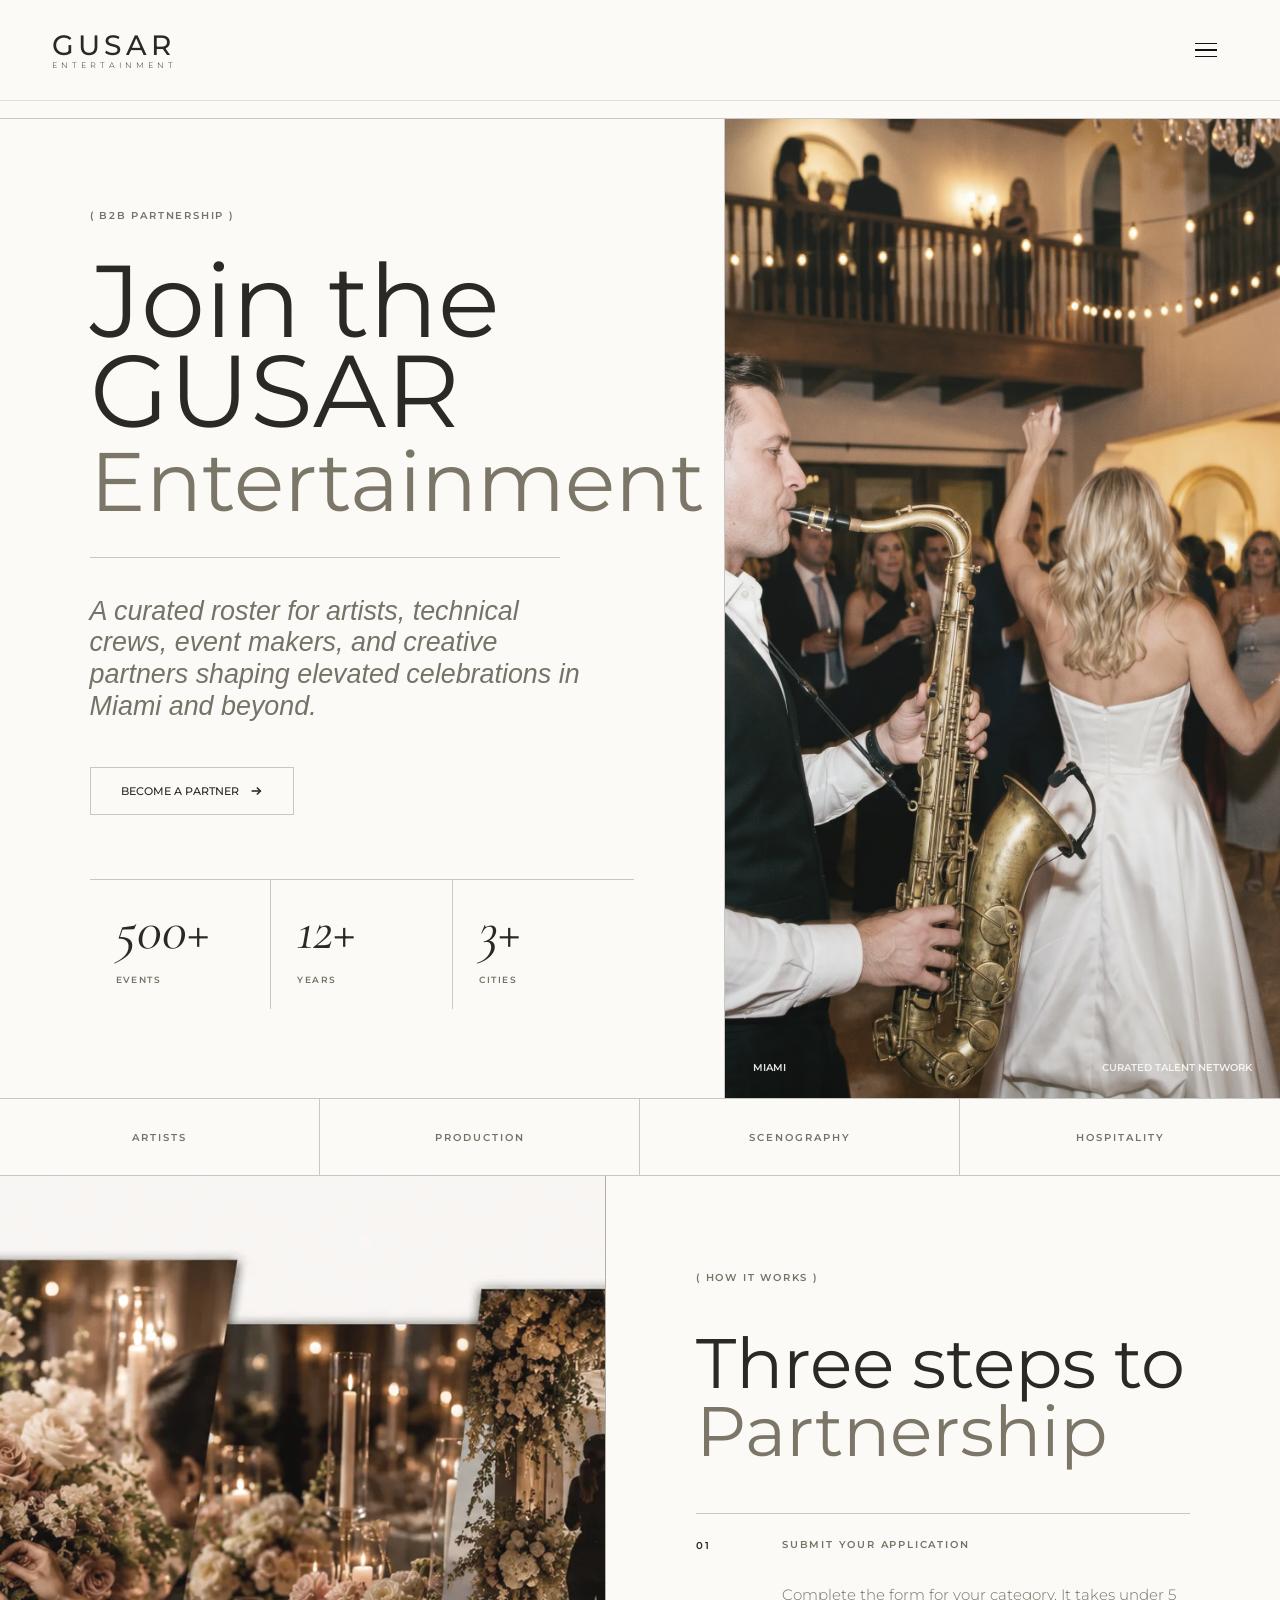
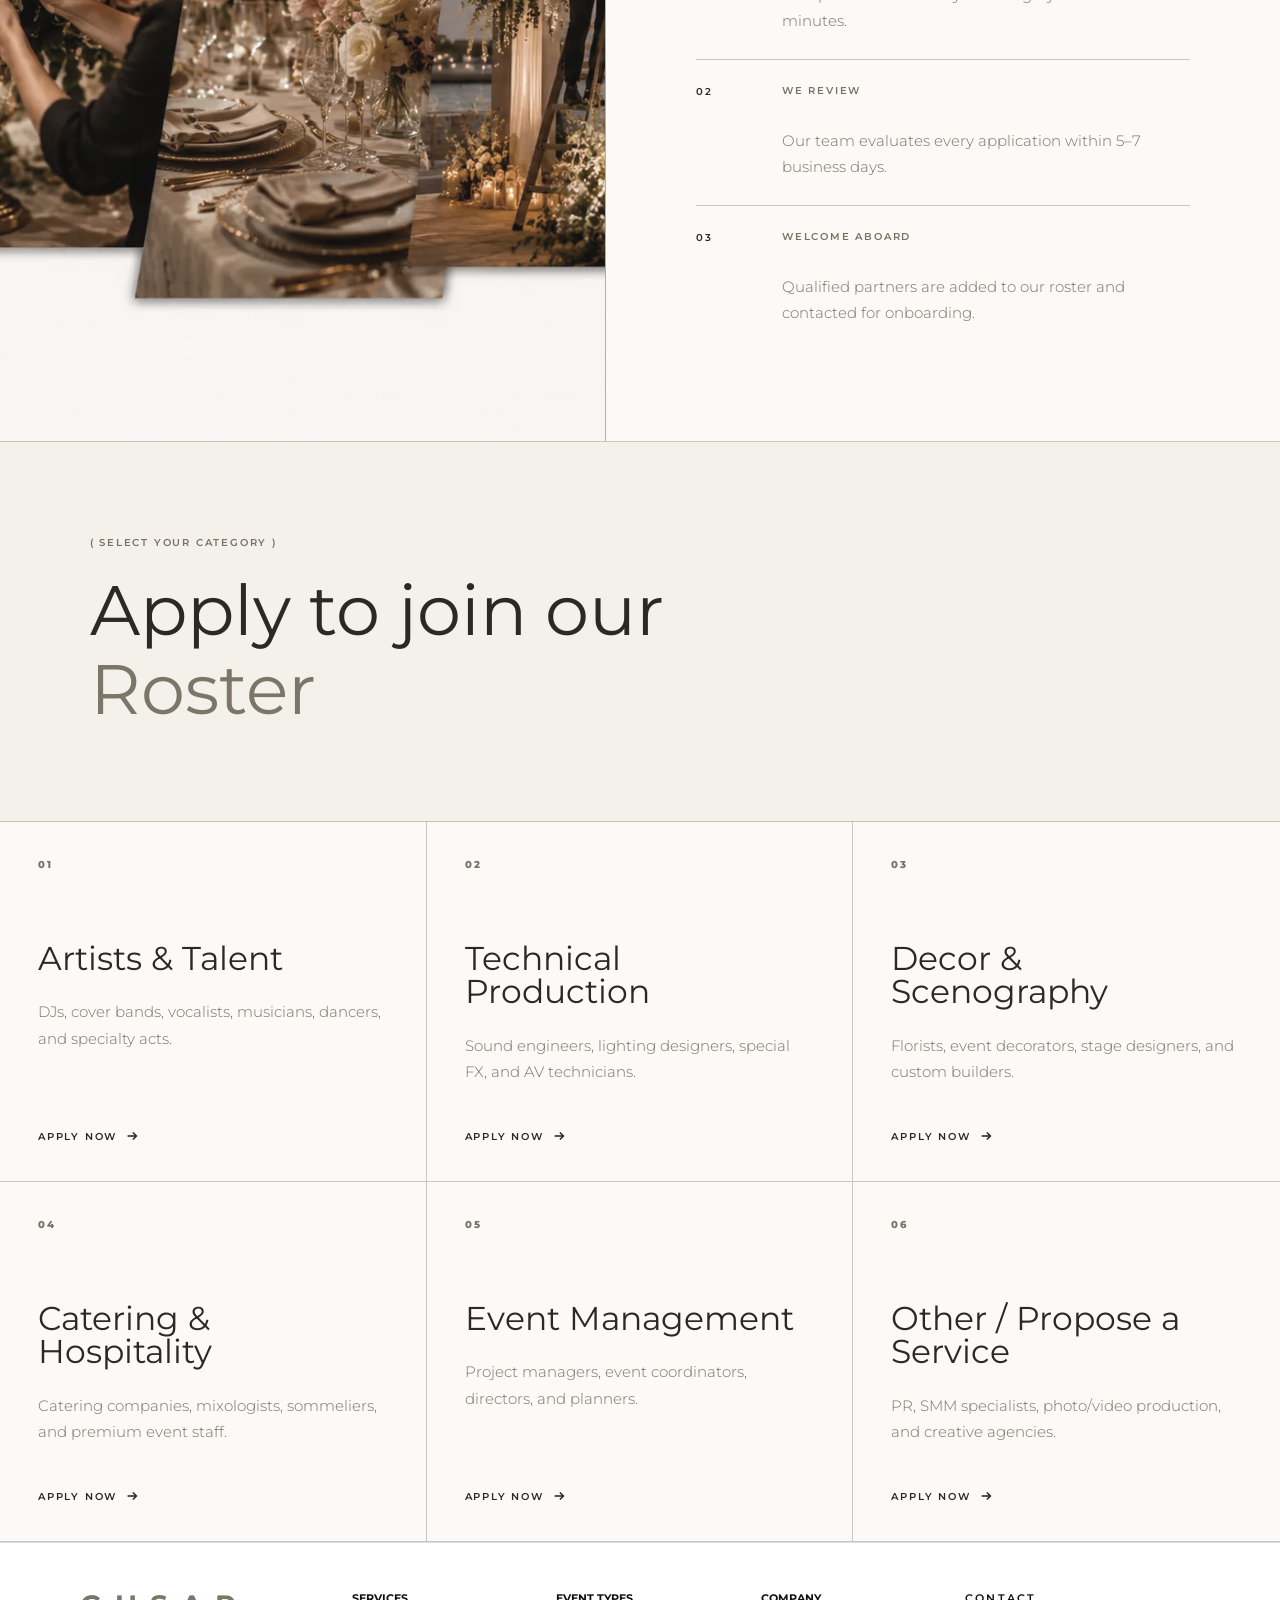
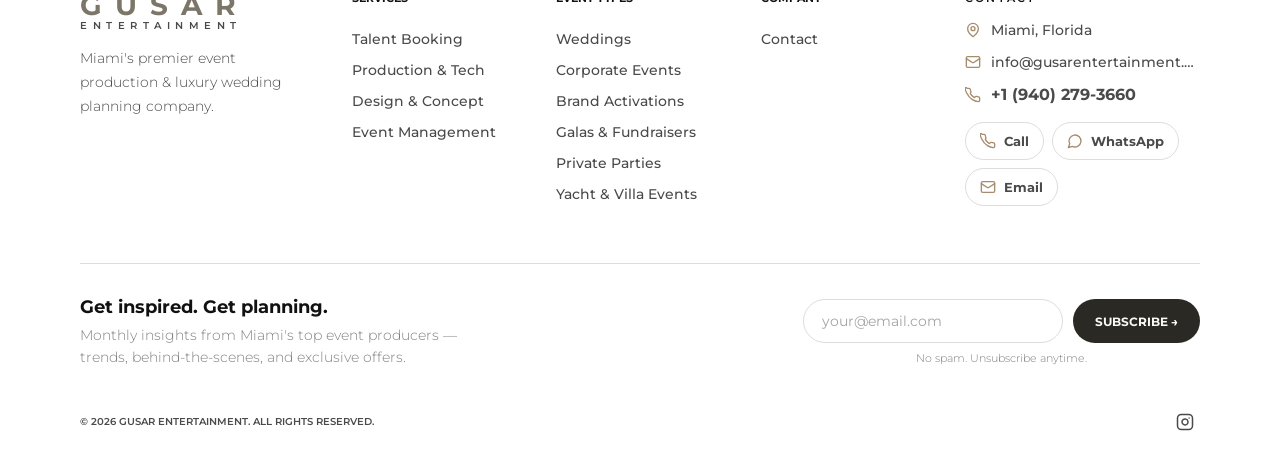
==== commit 1b2724ce: "ы" ====
--- a/partnership.html
+++ b/partnership.html
@@ -1502,6 +1502,39 @@
         margin-bottom: 52px;
       }
     }
+
+    .partnership-page nav,
+    .partnership-page nav.scrolled,
+    body.partnership-page.page-scrolled nav {
+      justify-content: space-between !important;
+    }
+
+    .partnership-page .nav-logo {
+      position: static !important;
+      order: 1 !important;
+      transform: none !important;
+      margin: 0 !important;
+      align-items: flex-start !important;
+    }
+
+    .partnership-page .nav-links,
+    .partnership-page .nav-right,
+    .partnership-page .nav-actions {
+      display: none !important;
+    }
+
+    .partnership-page .nav-burger {
+      display: flex !important;
+      order: 2 !important;
+      margin-left: auto !important;
+    }
+
+    .partnership-page,
+    .partnership-page *,
+    .partnership-page *::before,
+    .partnership-page *::after {
+      font-family: "Montserrat", Arial, sans-serif !important;
+    }
   </style>
 </head>
 <body class="partnership-page has-bottom-nav" data-cc-id="cc-partnership">
@@ -2038,6 +2071,13 @@
         #collab-section .gq-btn { width: 100%; justify-content: center; }
         #collab-section .gq-btn-primary { margin-left: 0; margin-bottom: 12px; }
         #collab-section .gq-row { flex-direction: column-reverse; gap: 0; }
+      }
+
+      #collab-section,
+      #collab-section *,
+      #collab-section *::before,
+      #collab-section *::after {
+        font-family: "Montserrat", Arial, sans-serif !important;
       }
     </style>
 
